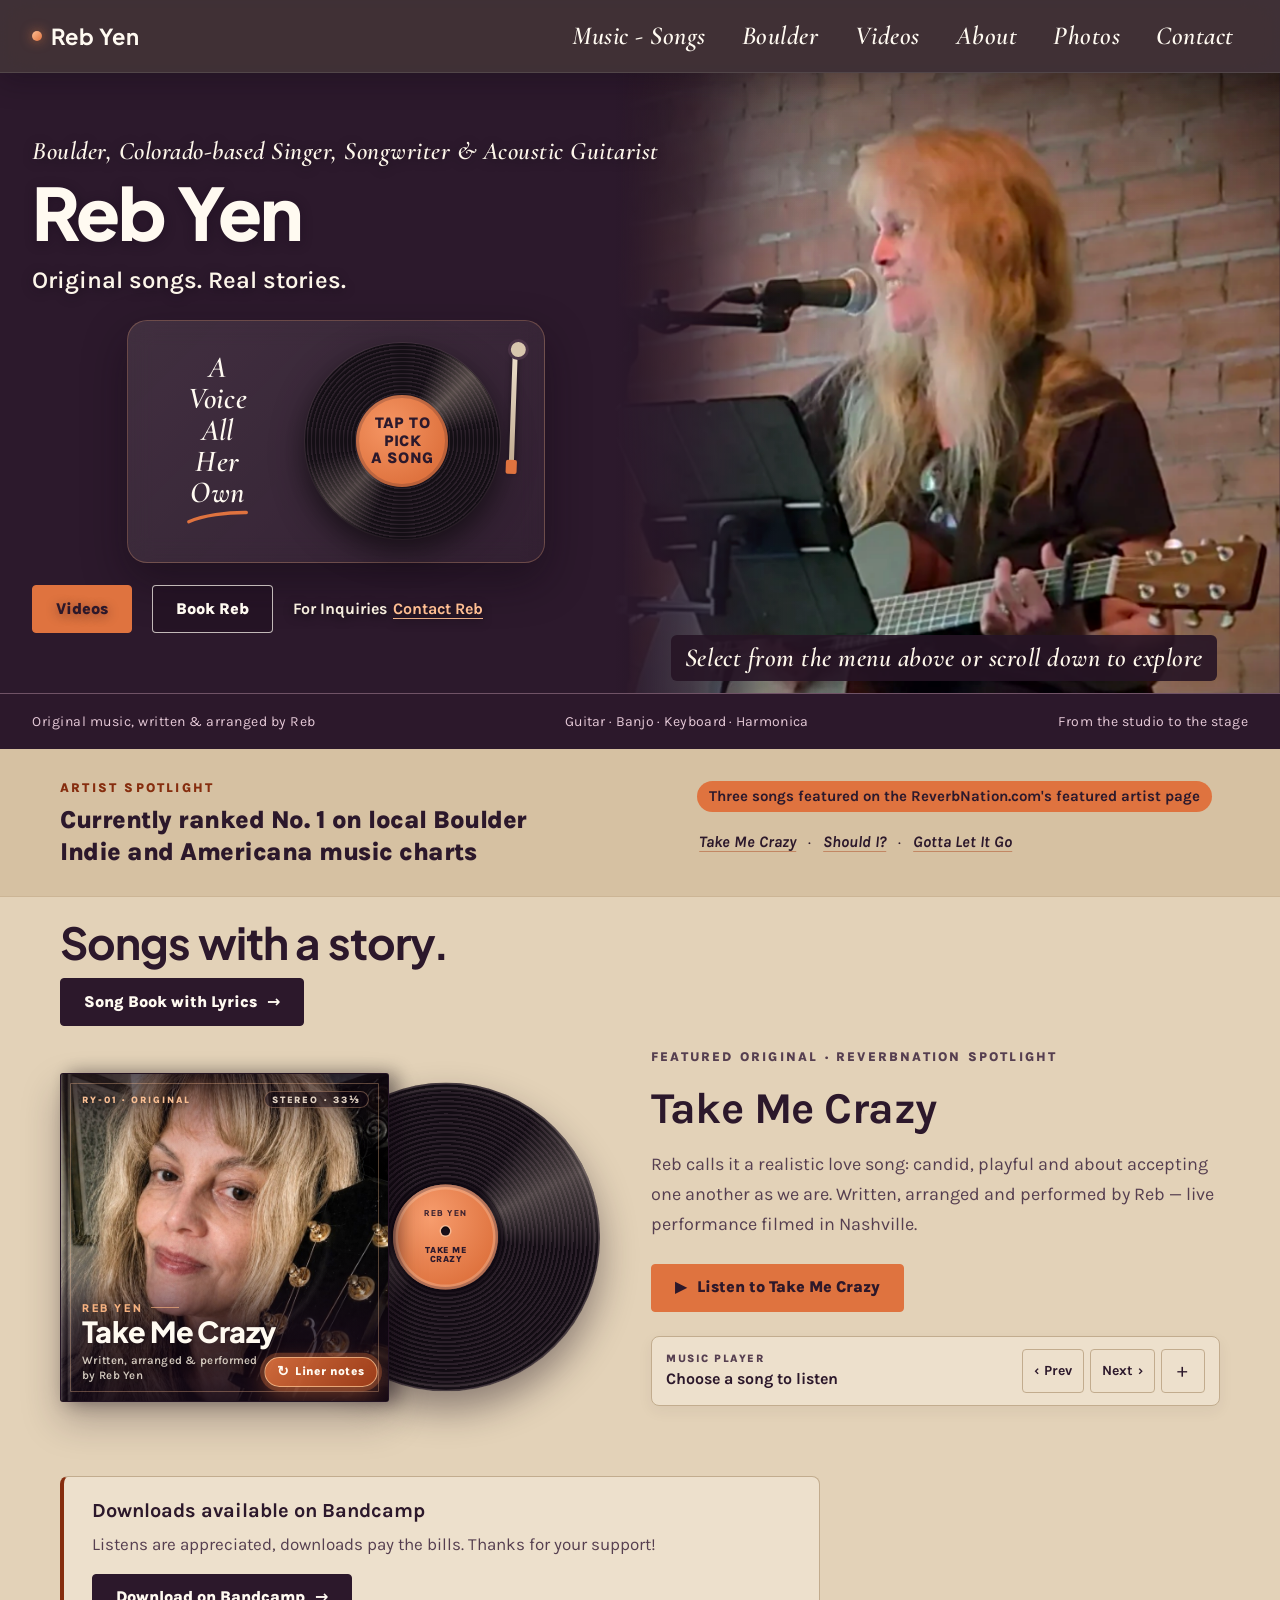
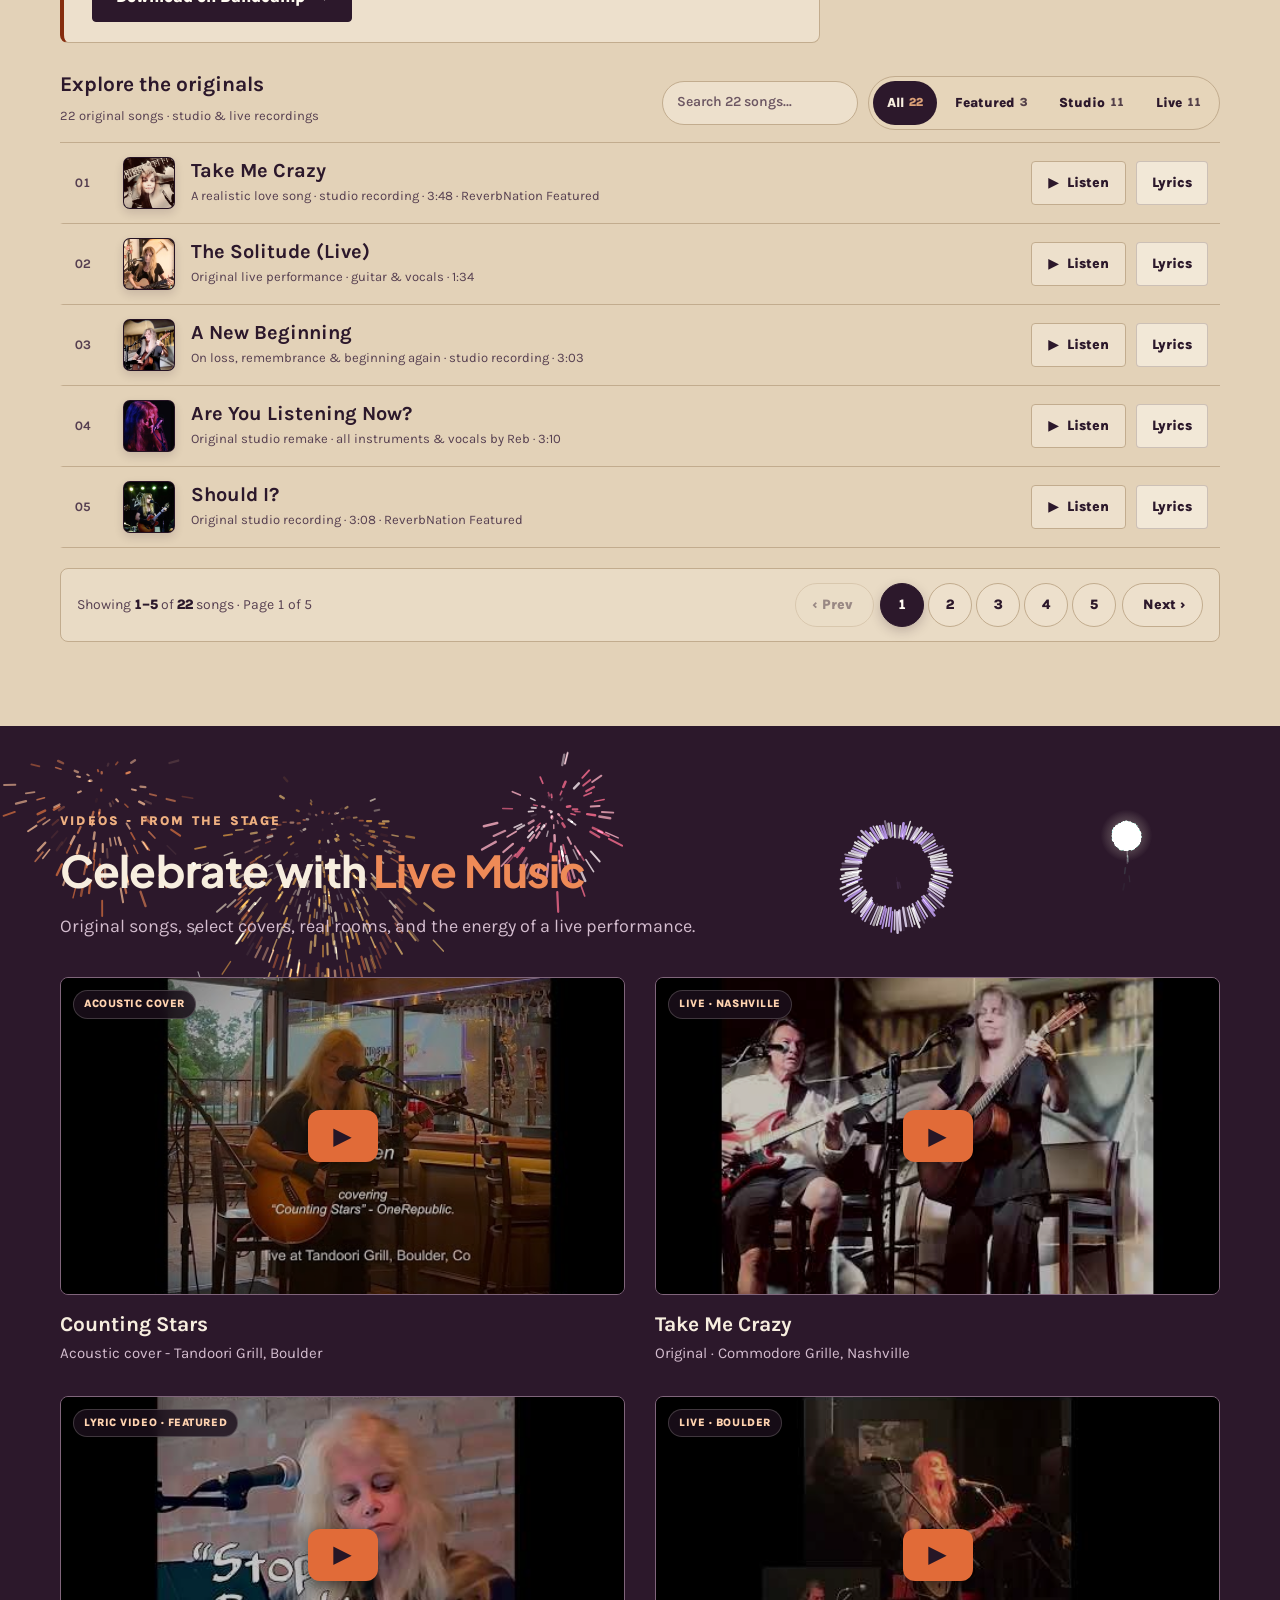
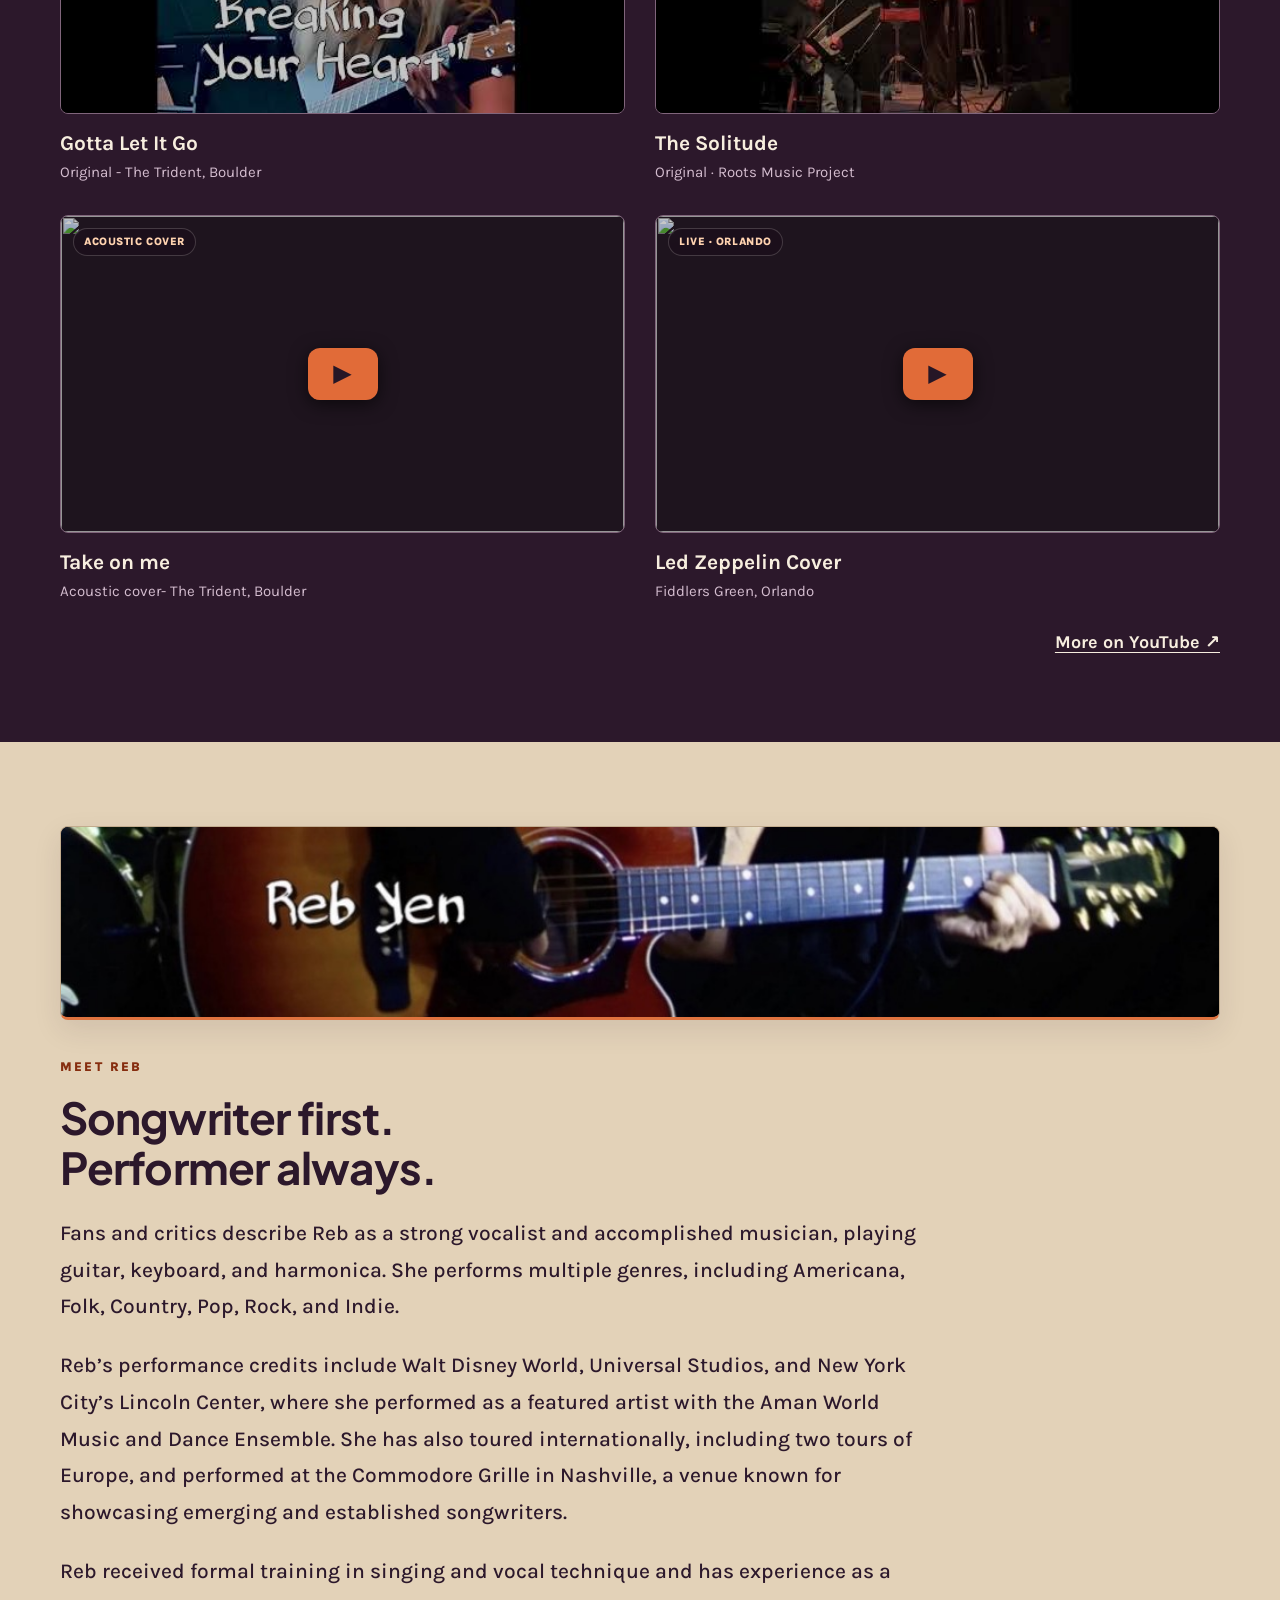
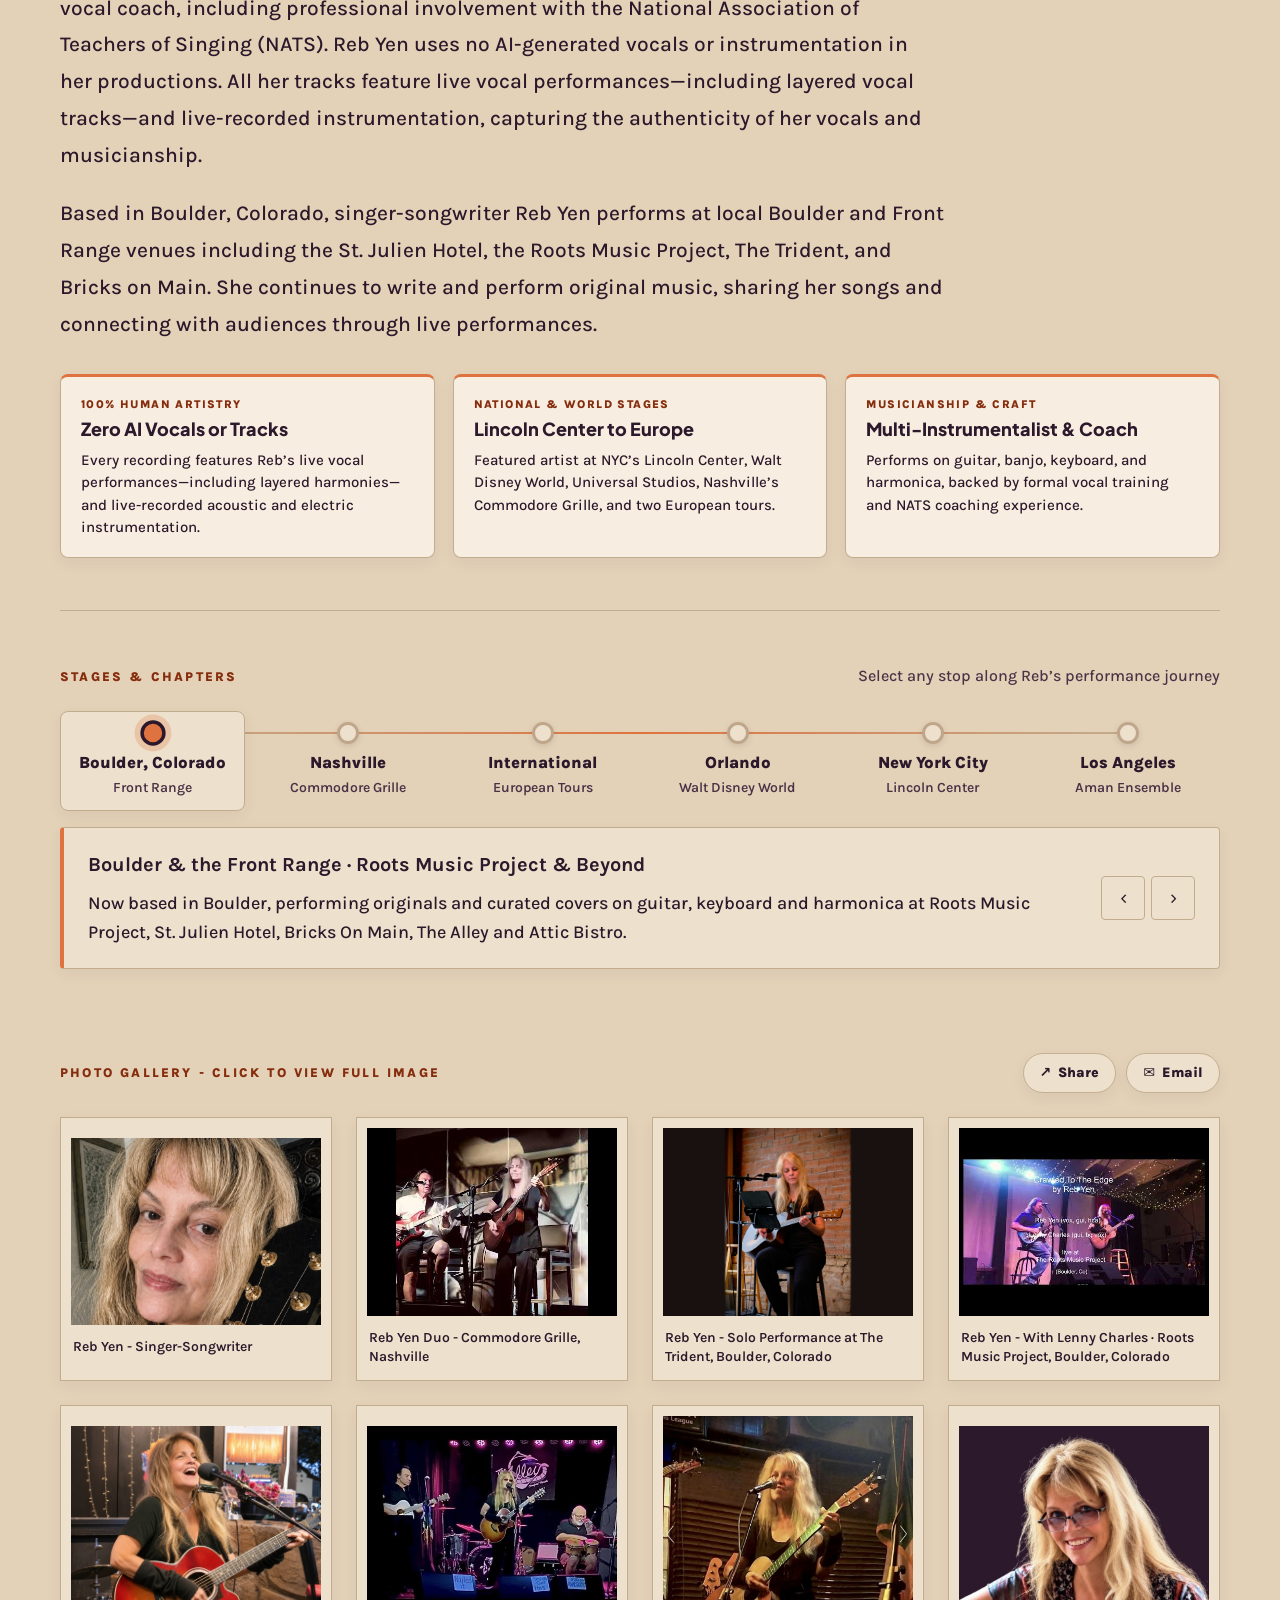
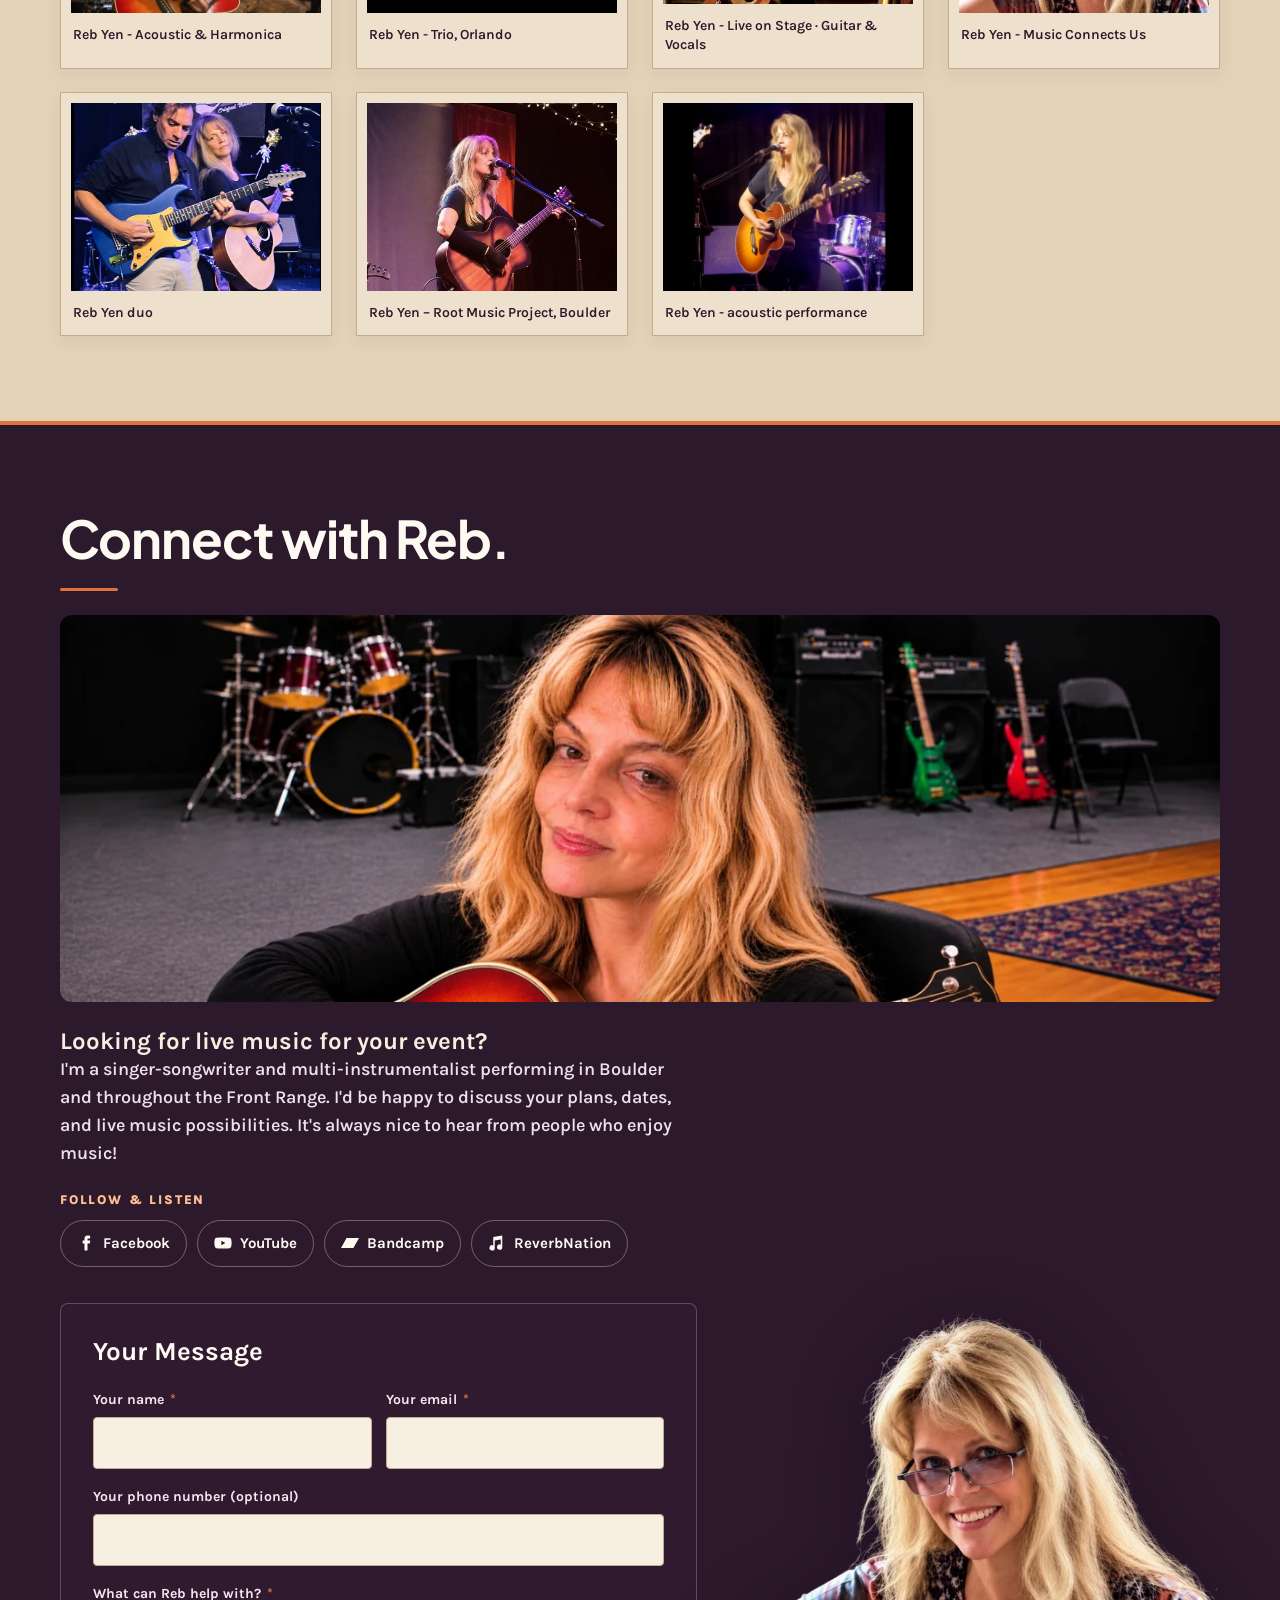
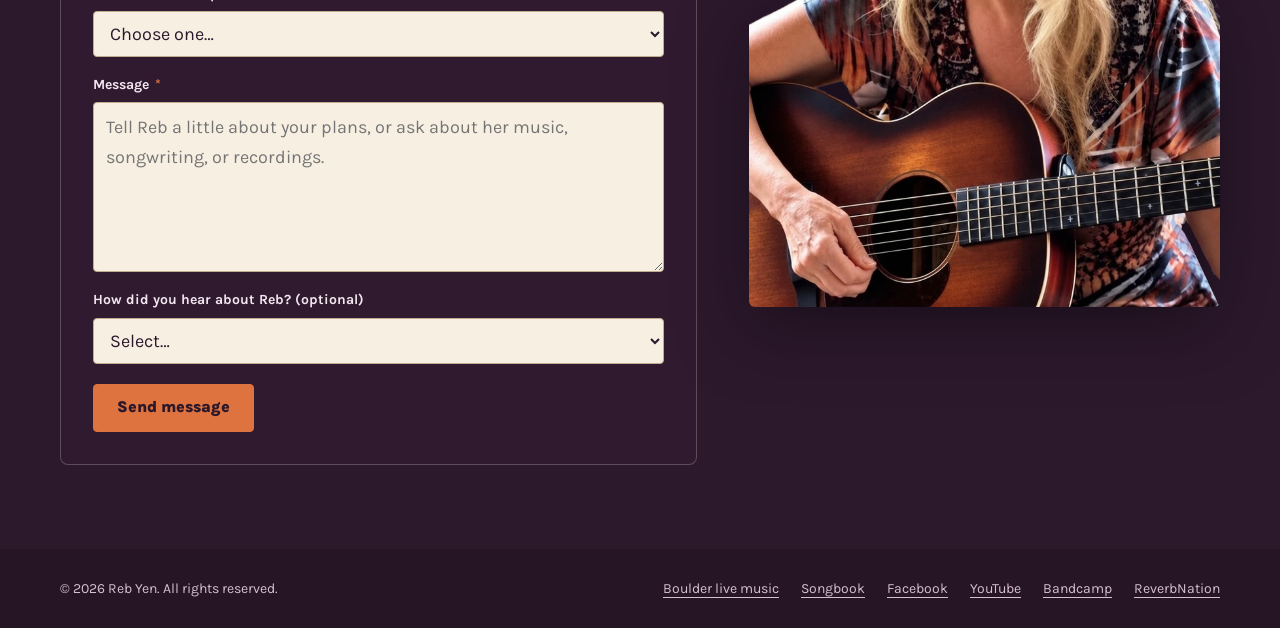
==== index.html @ 7aed7fd9 "Contact form: trim and reorder inquiry and referral dropdown options" ====
<!doctype html>
<html lang="en">
<head>
  <meta charset="utf-8">
  <meta name="viewport" content="width=device-width, initial-scale=1, viewport-fit=cover">
  <title>Reb Yen | Boulder Singer-Songwriter &amp; Live Music</title>
  <meta name="description" content="Discover Reb Yen, a Boulder singer-songwriter and live musician. Listen to original songs, watch live performances, and inquire about live music in Boulder.">
  <meta name="keywords" content="Singer-Songwriter Boulder, SingerSongwriter Boulder, Boulder Singer-Songwriter, Reb Yen, Rebekah Yen, Singer Songwriter Boulder CO, Boulder Colorado Singer-Songwriter, Boulder Americana Musician, Boulder Folk Singer-Songwriter, Live Music Boulder CO">
  <meta name="author" content="Reb Yen">
  <meta name="geo.region" content="US-CO">
  <meta name="geo.placename" content="Boulder, Colorado">
  <meta name="geo.position" content="40.0150;-105.2705">
  <meta name="ICBM" content="40.0150, -105.2705">
  <link rel="canonical" href="https://rebyen.com/">
  <script>
    if (location.hostname.endsWith('.github.io')) {
      location.replace('https://rebyen.com' + location.pathname.replace(/^\/reb-yen\/?/, '/') + location.search + location.hash);
    }
  </script>
  <script>
    // Reset only a reload, not a shared section link or Back/Forward visit.
    (() => {
      const navigation = performance.getEntriesByType?.('navigation')[0];
      window.rebYenReloadToTop = navigation
        ? navigation.type === 'reload'
        : performance.navigation?.type === 1;
      if (!window.rebYenReloadToTop) return;

      const previousRestoration = history.scrollRestoration;
      if ('scrollRestoration' in history) history.scrollRestoration = 'manual';
      if (location.hash) {
        history.replaceState(history.state, '', location.pathname + location.search);
      }
      let interrupted = false;
      const stopReset = () => { interrupted = true; };
      const inputEvents = ['pointerdown', 'touchstart', 'wheel', 'keydown'];
      inputEvents.forEach(type => window.addEventListener(type, stopReset, { passive: true }));
      const reset = () => {
        if (!interrupted) window.scrollTo({ top: 0, left: 0, behavior: 'instant' });
      };
      document.addEventListener('DOMContentLoaded', reset, { once: true });
      window.addEventListener('pageshow', event => {
        if (!event.persisted) reset();
        inputEvents.forEach(type => window.removeEventListener(type, stopReset));
        // Restore normal history navigation after this reload has settled.
        requestAnimationFrame(() => {
          if ('scrollRestoration' in history) history.scrollRestoration = previousRestoration;
        });
      }, { once: true });
    })();
  </script>
  <meta name="robots" content="index, follow, max-image-preview:large, max-snippet:-1, max-video-preview:-1">
  <meta name="theme-color" content="#352033">
  <link rel="icon" href="favicon.ico" sizes="any">
  <link rel="icon" href="favicon.svg" type="image/svg+xml">
  <link rel="icon" href="favicon-32.png" type="image/png" sizes="32x32">
  <link rel="apple-touch-icon" href="apple-touch-icon.png">
  <meta property="og:site_name" content="Reb Yen">
  <meta property="og:locale" content="en_US">
  <meta property="og:title" content="Reb Yen | Boulder Singer-Songwriter &amp; Live Music">
  <meta property="og:description" content="Discover Reb Yen, a Boulder singer-songwriter and live musician. Listen to original songs, watch live performances, and inquire about live music in Boulder.">
  <meta name="twitter:title" content="Reb Yen | Boulder Singer-Songwriter &amp; Live Music">
  <meta name="twitter:description" content="Discover Reb Yen, a Boulder singer-songwriter and live musician. Listen to original songs, watch live performances, and inquire about live music in Boulder.">
  <meta property="og:type" content="website">
  <meta property="og:url" content="https://rebyen.com/">
  <meta property="og:image" content="https://rebyen.com/images/og-share.jpg">
  <meta property="og:image:width" content="1200">
  <meta property="og:image:height" content="630">
  <meta property="og:image:alt" content="Reb Yen — Original songs. Real stories. A voice all her own.">
  <meta name="twitter:card" content="summary_large_image">
  <link rel="preconnect" href="https://fonts.googleapis.com">
  <link rel="preconnect" href="https://fonts.gstatic.com" crossorigin>
  <link rel="stylesheet" href="https://fonts.googleapis.com/css2?family=Cormorant+Garamond:ital,wght@1,500;1,600;1,700&family=Karla:wght@400;500;600;700;800&family=Plus+Jakarta+Sans:wght@600;700;800&display=swap">
  <link rel="stylesheet" href="styles.css?v=20261110bookreb">
  <script defer src="site.js?v=20261110fireworks"></script>
  <script type="application/ld+json">
  {
    "@context": "https://schema.org",
    "@graph": [
      {
        "@type": "WebSite",
        "@id": "https://rebyen.com/#website",
        "url": "https://rebyen.com/",
        "name": "Reb Yen — Singer-Songwriter in Boulder, Colorado",
        "alternateName": ["Reb Yen", "Boulder Singer-Songwriter Reb Yen", "Singer-Songwriter Boulder Reb Yen"],
        "description": "Official website of Reb Yen, a Boulder singer-songwriter, live musician, and multi-instrumentalist. Listen to original music, watch live performances, and inquire about bookings.",
        "inLanguage": "en-US",
        "publisher": { "@id": "https://rebyen.com/#artist" }
      },
      {
        "@type": ["Person", "MusicGroup"],
        "@id": "https://rebyen.com/#person",
        "name": "Reb Yen",
        "alternateName": [
          "Rebekah Yen",
          "Reb Yen — Singer-Songwriter Boulder",
          "Boulder Singer-Songwriter Reb Yen"
        ],
        "jobTitle": "Singer-Songwriter & Multi-Instrumentalist in Boulder, Colorado",
        "description": "Reb Yen is a Boulder, Colorado singer-songwriter and multi-instrumentalist ranked No. 1 on local Boulder Indie and Americana music charts. She writes, arranges, and performs original Americana, folk, indie, country, pop, and rock music on acoustic guitar, banjo, keyboard, and harmonica.",
        "url": "https://rebyen.com/",
        "image": [
          "https://rebyen.com/images/hero-guitar.jpg",
          "https://rebyen.com/images/featured-reb-guitar.jpg",
          "https://rebyen.com/images/reb-harmonica-sunburst.jpg",
          "https://rebyen.com/images/reb-acoustic-brick.jpg",
          "https://rebyen.com/images/reb-music-connects-us.jpg"
        ],
        "genre": ["Singer-Songwriter", "Americana", "Folk", "Indie", "Country", "Pop", "Rock"],
        "award": [
          "Ranked No. 1 on local Boulder Indie and Americana music charts",
          "Three original songs featured on ReverbNation.com's featured artist page (Take Me Crazy, Should I?, Gotta Let It Go)"
        ],
        "hasOccupation": {
          "@type": "Occupation",
          "name": "Singer-Songwriter",
          "occupationLocation": {
            "@type": "City",
            "name": "Boulder",
            "containedInPlace": {
              "@type": "State",
              "name": "Colorado"
            }
          }
        },
        "homeLocation": {
          "@type": "City",
          "name": "Boulder, Colorado",
          "geo": {
            "@type": "GeoCoordinates",
            "latitude": 40.0150,
            "longitude": -105.2705
          }
        },
        "workLocation": {
          "@type": "Place",
          "name": "Boulder, Colorado",
          "address": {
            "@type": "PostalAddress",
            "addressLocality": "Boulder",
            "addressRegion": "CO",
            "postalCode": "80302",
            "addressCountry": "US"
          },
          "geo": {
            "@type": "GeoCoordinates",
            "latitude": 40.0150,
            "longitude": -105.2705
          }
        },
        "areaServed": [
          { "@type": "City", "name": "Boulder, Colorado" },
          { "@type": "AdministrativeArea", "name": "Boulder County, Colorado" },
          { "@type": "AdministrativeArea", "name": "Colorado Front Range" }
        ],
        "knowsAbout": [
          "Singer-Songwriter Boulder",
          "Boulder Singer-Songwriter",
          "Songwriting",
          "Acoustic Guitar",
          "Banjo",
          "Keyboard",
          "Harmonica",
          "Americana Music",
          "Folk Music",
          "Indie Music",
          "Live Music Performance in Boulder, Colorado"
        ],
        "sameAs": [
          "https://rebyen.com/",
          "https://www.facebook.com/share/1Efd3oWoXQ/",
          "https://www.youtube.com/@RebYenMusic",
          "https://rebyen.bandcamp.com/music"
        ]
      },
      {
        "@type": ["MusicGroup", "PerformingGroup"],
        "@id": "https://rebyen.com/#artist",
        "name": "Reb Yen",
        "alternateName": ["Rebekah Yen", "Reb Yen — Boulder Singer-Songwriter"],
        "url": "https://rebyen.com/",
        "image": "https://rebyen.com/images/hero-guitar.jpg",
        "description": "Boulder, Colorado singer-songwriter and multi-instrumentalist Reb Yen writes, arranges, and performs original Americana, folk, indie, country, pop, and rock music across Boulder and the Colorado Front Range.",
        "genre": ["Singer-Songwriter", "Americana", "Folk", "Indie", "Country", "Pop", "Rock"],
        "location": {
          "@type": "Place",
          "name": "Boulder, Colorado",
          "address": {
            "@type": "PostalAddress",
            "addressLocality": "Boulder",
            "addressRegion": "CO",
            "postalCode": "80302",
            "addressCountry": "US"
          },
          "geo": {
            "@type": "GeoCoordinates",
            "latitude": 40.0150,
            "longitude": -105.2705
          }
        },
        "member": { "@id": "https://rebyen.com/#person" },
        "mainEntityOfPage": "https://rebyen.com/",
        "track": [
          { "@type": "MusicRecording", "name": "Take Me Crazy", "url": "https://rebyen.com/#music", "byArtist": { "@id": "https://rebyen.com/#artist" } },
          { "@type": "MusicRecording", "name": "The Solitude (Live)", "url": "https://rebyen.com/#music", "byArtist": { "@id": "https://rebyen.com/#artist" } },
          { "@type": "MusicRecording", "name": "A New Beginning", "url": "https://rebyen.com/#music", "byArtist": { "@id": "https://rebyen.com/#artist" } },
          { "@type": "MusicRecording", "name": "Are You Listening Now?", "url": "https://rebyen.com/#music", "byArtist": { "@id": "https://rebyen.com/#artist" } },
          { "@type": "MusicRecording", "name": "Should I?", "url": "https://rebyen.com/#music", "byArtist": { "@id": "https://rebyen.com/#artist" } },
          { "@type": "MusicRecording", "name": "Missing Clues (Live)", "url": "https://rebyen.com/#music", "byArtist": { "@id": "https://rebyen.com/#artist" } },
          { "@type": "MusicRecording", "name": "Gotta Let It Go", "url": "https://rebyen.com/#music", "byArtist": { "@id": "https://rebyen.com/#artist" } },
          { "@type": "MusicRecording", "name": "Birds Of Prey (Live)", "url": "https://rebyen.com/#music", "byArtist": { "@id": "https://rebyen.com/#artist" } },
          { "@type": "MusicRecording", "name": "Take A Stand (Live)", "url": "https://rebyen.com/#music", "byArtist": { "@id": "https://rebyen.com/#artist" } },
          { "@type": "MusicRecording", "name": "I Can Feel U", "url": "https://rebyen.com/#music", "byArtist": { "@id": "https://rebyen.com/#artist" } },
          { "@type": "MusicRecording", "name": "In Cyber Love (Live)", "url": "https://rebyen.com/#music", "byArtist": { "@id": "https://rebyen.com/#artist" } },
          { "@type": "MusicRecording", "name": "Out Of Body", "url": "https://rebyen.com/#music", "byArtist": { "@id": "https://rebyen.com/#artist" } },
          { "@type": "MusicRecording", "name": "Time Machine (Live)", "url": "https://rebyen.com/#music", "byArtist": { "@id": "https://rebyen.com/#artist" } },
          { "@type": "MusicRecording", "name": "The Storm (Live)", "url": "https://rebyen.com/#music", "byArtist": { "@id": "https://rebyen.com/#artist" } },
          { "@type": "MusicRecording", "name": "For You To Know (Live)", "url": "https://rebyen.com/#music", "byArtist": { "@id": "https://rebyen.com/#artist" } },
          { "@type": "MusicRecording", "name": "Crawled To The Edge (1st Draft)", "url": "https://rebyen.com/#music", "byArtist": { "@id": "https://rebyen.com/#artist" } },
          { "@type": "MusicRecording", "name": "RSVP (Live)", "url": "https://rebyen.com/#music", "byArtist": { "@id": "https://rebyen.com/#artist" } },
          { "@type": "MusicRecording", "name": "Shut In World", "url": "https://rebyen.com/#music", "byArtist": { "@id": "https://rebyen.com/#artist" } },
          { "@type": "MusicRecording", "name": "Birds Of Prey (Solo Version)", "url": "https://rebyen.com/#music", "byArtist": { "@id": "https://rebyen.com/#artist" } },
          { "@type": "MusicRecording", "name": "Dancing With My Cell (Live)", "url": "https://rebyen.com/#music", "byArtist": { "@id": "https://rebyen.com/#artist" } },
          { "@type": "MusicRecording", "name": "The Solitude (Full Version)", "url": "https://rebyen.com/#music", "byArtist": { "@id": "https://rebyen.com/#artist" } },
          { "@type": "MusicRecording", "name": "Are You Listening? (Live)", "url": "https://rebyen.com/#music", "byArtist": { "@id": "https://rebyen.com/#artist" } }
        ],
        "sameAs": [
          "https://rebyen.com/",
          "https://www.facebook.com/share/1Efd3oWoXQ/",
          "https://www.youtube.com/@RebYenMusic",
          "https://rebyen.bandcamp.com/music"
        ]
      }
    ]
  }
  </script>
</head>
<body>
  <a class="skip-link" href="#main">Skip to content</a>

  <header class="site-header">
    <div class="container header-inner">
      <a class="logo" href="#home" aria-label="Reb Yen home">Reb Yen</a>
      <button class="menu-toggle" type="button" aria-expanded="false" aria-controls="main-nav">
        Menu <span aria-hidden="true">☰</span>
      </button>
      <nav class="site-nav" id="main-nav" aria-label="Main navigation">
        <a href="#music">Music - Songs</a>
        <a href="boulder-live-music.html" title="Boulder live musician &amp; singer-songwriter">Boulder</a>
        <a href="#videos">Videos</a>
        <a href="#about">About</a>
        <a href="#gallery">Photos</a>
        <a href="#contact">Contact</a>
      </nav>
    </div>
    <div class="scroll-progress" id="scroll-progress" aria-hidden="true"></div>
  </header>

  <main id="main">
    <section class="hero" id="home" aria-labelledby="hero-title">
      <picture><source type="image/webp" srcset="images/hero-guitar-640.webp 640w, images/hero-guitar-688.webp 688w" sizes="(max-width: 700px) 100vw, 688px"><img class="hero-photo" src="images/hero-guitar.jpg?v=20261102ao" srcset="images/hero-guitar-640.jpg 640w, images/hero-guitar.jpg?v=20261102ao 688w" sizes="(max-width: 700px) 100vw, 688px" alt="Boulder singer-songwriter Reb Yen singing and playing acoustic guitar live on stage" width="688" height="996" fetchpriority="high"></picture>
      <div class="container">
        <div class="hero-content">
          <p class="location">Boulder, Colorado-based Singer, Songwriter &amp; Acoustic Guitarist</p>
          <h1 id="hero-title">Reb Yen</h1>
          <p class="tagline">Original songs. Real stories.</p>
          <div class="hero-record" id="hero-turntable">
            <div class="hero-record-ctl">
              <p class="record-step" id="record-now-label" hidden>
                <span class="eq-bars eq-bars-now" aria-hidden="true"><i></i><i></i><i></i><i></i></span>
                <span id="record-now-label-text">Selected song</span>
              </p>
              <div class="record-title-row">
                <p class="record-now is-idle" id="record-now-title"><span>A</span><span>Voice</span><span>All</span><span>Her</span><span>Own</span></p>
              </div>
              <div class="record-actions">
                <button type="button" class="button light record-stop-btn" id="record-stop-btn" aria-label="Stop music" hidden>
                  <span aria-hidden="true">■</span> Stop
                </button>
              </div>
              <p class="record-cta" id="record-cta" role="status" aria-live="polite" hidden><span id="record-cta-text"></span></p>
            </div>
            <div class="turntable">
              <button type="button" class="spin-record" id="hero-record" aria-label="Tap to pick a song" aria-haspopup="dialog" aria-controls="song-picker">
                <span class="disc" aria-hidden="true">
                  <span class="label">
                    <span class="label-title" id="record-label-title">Tap to pick a song</span>
                  </span>
                </span>
              </button>
              <span class="arm" aria-hidden="true"></span>
            </div>
          </div>
          <div class="hero-secondary">
            <a href="#videos" class="button primary">Videos</a>
            <a href="#contact-form" class="button hero-book-btn">Book Reb</a>
            <span class="hero-contact-prompt">For Inquiries <a href="#contact" class="hero-contact-link">Contact Reb</a></span>
          </div>
        </div>
      </div>
      <div class="hero-explore">
        <p>Select from the menu above or scroll down to explore</p>
      </div>
    </section>

    <div class="hero-bottom">
      <div class="container">
        <span>Original music, written &amp; arranged by Reb</span>
        <span class="hero-instruments">Guitar · Banjo · Keyboard · Harmonica</span>
        <span>From the studio to the stage</span>
      </div>
    </div>

    <section class="recognition" aria-labelledby="recognition-title">
      <div class="container recognition-inner">
        <div class="recognition-heading">
          <p class="eyebrow">Artist spotlight</p>
          <h2 id="recognition-title">Currently ranked No. 1 on local Boulder Indie and Americana music charts</h2>
        </div>
        <div class="recognition-copy">
          <p class="badge-line">
            <span class="badge-pills">
              <strong>Three songs featured on the ReverbNation.com's featured artist page</strong>
            </span><br>
            <span class="recognition-songs">
              <a href="#music" class="recognition-song-link" data-track="33863436" data-title="Take Me Crazy">Take Me Crazy</a>
              <span aria-hidden="true">·</span>
              <a href="#music" class="recognition-song-link" data-track="33355990" data-title="Should I?">Should I?</a>
              <span aria-hidden="true">·</span>
              <a href="#music" class="recognition-song-link" data-track="33993499" data-title="Gotta Let It Go">Gotta Let It Go</a>
            </span>
          </p>
        </div>
      </div>
    </section>

    <section class="section music" id="music" aria-labelledby="music-title">
      <div class="container">
        <div class="section-head">
          <div>
            <h2 id="music-title">Songs with a story.</h2>
          </div>
          <div class="actions">
            <a href="songbook.html" class="button music-songbook-cta">Song Book with Lyrics <span aria-hidden="true">→</span></a>
          </div>
        </div>

        <div class="featured">
          <div class="feature-album-col">
            <div class="feature-sleeve-wrap" id="feature-sleeve">
              <div class="sleeve-vinyl" aria-hidden="true">
                <div class="sleeve-vinyl-label">
                  <span class="sleeve-label-artist">REB YEN</span>
                  <span class="sleeve-spindle" aria-hidden="true"></span>
                  <span class="sleeve-label-song" id="sleeve-vinyl-label">TAKE ME<br>CRAZY</span>
                </div>
              </div>
              <figure class="feature-art lp-jacket" data-tilt>
                <button type="button" class="lp-play-surface" id="lp-play-surface" aria-label="Play featured song: Take Me Crazy"></button>
                <div class="lp-photo-frame">
                  <img id="featured-img" src="images/featured-reb-guitar.jpg" alt="Singer-songwriter Reb Yen with her acoustic guitar" width="760" height="931" loading="lazy" style="--lp-pos: 50% 24%; --lp-scale: 1; --lp-origin: center center">
                </div>
                <figcaption class="lp-cover-overlay">
                  <span class="lp-cover-top">
                    <span class="lp-cat-no" id="featured-cat-no">RY-01 · ORIGINAL</span>
                    <span class="lp-rpm">STEREO · 33⅓</span>
                  </span>
                  <span class="lp-cover-bottom">
                    <span class="lp-artist-kicker">REB YEN</span>
                    <strong class="lp-cover-title" id="featured-cover-title">Take Me Crazy</strong>
                    <span class="lp-cover-credit" id="featured-caption">Written, arranged &amp; performed by Reb Yen</span>
                  </span>
                  <button type="button" class="lp-corner-flip" id="lp-corner-flip" aria-label="Flip album cover for liner notes" title="Flip cover to read Reb’s liner notes">
                    <span class="lp-corner-flip-icon" aria-hidden="true">↻</span>
                    <span>Liner notes</span>
                  </button>
                </figcaption>
                <div class="lp-back-cover" id="lp-back-cover" aria-hidden="true" inert>
                  <div class="lp-back-top">
                    <span id="lp-back-cat">RY-01 · ORIGINAL</span>
                    <div class="lp-zoom-controls" role="group" aria-label="Liner notes and songbook zoom controls">
                      <button type="button" class="lp-zoom-btn" id="lp-zoom-out" title="Decrease text size" aria-label="Decrease liner notes text size">A−</button>
                      <button type="button" class="lp-zoom-btn" id="lp-zoom-in" title="Increase text size" aria-label="Increase liner notes text size">A+</button>
                      <button type="button" class="lp-zoom-btn lp-zoom-expand" id="lp-zoom-expand" aria-pressed="false" title="Expand back cover for easier reading">🔍 Zoom</button>
                    </div>
                  </div>
                  <div class="lp-back-tabs" role="tablist" aria-label="Back cover view">
                    <button type="button" role="tab" class="lp-back-tab is-active" id="lp-tab-notes" aria-selected="true" aria-controls="lp-panel-notes">Liner Notes</button>
                    <button type="button" role="tab" class="lp-back-tab" id="lp-tab-songbook" tabindex="-1" aria-selected="false" aria-controls="lp-panel-songbook">Songbook &amp; Lyrics</button>
                  </div>
                  <div class="lp-back-body" id="lp-back-body">
                    <div class="lp-back-panel" id="lp-panel-notes" role="tabpanel" aria-labelledby="lp-tab-notes">
                      <span class="lp-back-kicker">SLEEVE LINER NOTES · BOULDER, COLORADO</span>
                      <strong class="lp-back-title" id="lp-back-title">Take Me Crazy</strong>
                      <p class="lp-back-desc" id="lp-back-desc">Reb calls it a realistic love song: candid, playful and about accepting one another as we are. Written, arranged and performed by Reb — guitar, vocals, banjo, keyboard and cajon.</p>
                      <div class="lp-human-stamp">
                        <span>★ 100% HUMAN ARTISTRY · ZERO AI</span>
                        <small>All vocals &amp; acoustic/electric instruments performed live by Reb Yen</small>
                      </div>
                    </div>
                    <div class="lp-back-panel lp-songbook-panel" id="lp-panel-songbook" role="tabpanel" aria-labelledby="lp-tab-songbook" hidden>
                      <div class="lp-songbook-content" id="lp-songbook-content">
                        <p class="lp-songbook-loading">Loading songbook lyrics…</p>
                      </div>
                    </div>
                  </div>
                  <div class="lp-back-foot">
                    <div class="lp-back-foot-links">
                      <a id="lp-back-lyrics" href="songbook.html#song-1" class="lp-back-link">Open Songbook →</a>
                      <button type="button" class="lp-fullscreen-btn" id="lp-open-modal" title="Open full-screen Songbook reader without stopping music">⤢ Full Screen</button>
                    </div>
                    <button type="button" class="lp-back-return-btn" id="lp-back-return-btn">↻ Front cover</button>
                  </div>
                </div>
              </figure>
            </div>
          </div>
          <div class="featured-copy">
            <p class="eyebrow" id="featured-eyebrow">Featured original · ReverbNation Spotlight</p>
            <h3 id="featured-heading">Take Me Crazy</h3>
            <p id="featured-desc">Reb calls it a realistic love song: candid, playful and about accepting one another as we are. Written, arranged and performed by Reb — live performance filmed in Nashville.</p>
            <div class="actions">
              <a id="featured-listen-btn" href="#music" class="button primary" data-track="33863436" data-title="Take Me Crazy"><span aria-hidden="true">▶</span> <span id="featured-listen-label">Listen to Take Me Crazy</span></a>
            </div>
            <div class="player-slot">
              <aside id="music-player" class="player" tabindex="-1" aria-label="Reb Yen music player">
                <div class="player-bar">
                  <div class="player-label">
                    <small id="player-eyebrow">Music player</small>
                    <strong id="player-title">Choose a song to listen</strong>
                  </div>
                  <div class="player-buttons">
                    <button type="button" class="player-nav-btn" id="player-prev" aria-label="Prev song"><span aria-hidden="true">‹</span><span class="player-nav-text">Prev</span></button>
                    <button type="button" class="player-nav-btn" id="player-next" aria-label="Next song"><span class="player-nav-text">Next</span><span aria-hidden="true">›</span></button>
                    <button type="button" class="icon-button" id="player-minimize" aria-controls="player-body" aria-expanded="false" aria-label="Load featured song in player">+</button>
                    <button type="button" class="icon-button" id="player-stop" aria-label="Stop music and close player" hidden>×</button>
                  </div>
                </div>
                <div class="player-body" id="player-body" hidden>
                  <p class="player-cue" id="player-cue"><span class="cue-arrow" aria-hidden="true">↓</span> Tap ▶ in the player to start the music</p>
                  <div class="frame-wrap">
                    <iframe id="reverbnation-player" title="Take Me Crazy by Reb Yen — ReverbNation audio player" data-track="33863436" scrolling="no" allow="autoplay; encrypted-media" src="about:blank"></iframe>
                  </div>
                  <p class="player-help">
                    <span>Record animation is decorative, not a playback indicator.</span>
                    <a class="player-return" id="player-return" href="#music">Back to music</a>
                  </p>
                </div>
              </aside>
            </div>
          </div>
        </div>

        <p class="sr-only" id="player-status" role="status" aria-live="polite"></p>

        <div class="music-support">
          <p class="music-support-title">Downloads available on Bandcamp</p>
          <p class="music-support-note">Listens are appreciated, downloads pay the bills. Thanks for your support!</p>
          <a class="button music-download-cta" href="https://rebyen.bandcamp.com">Download on Bandcamp <span aria-hidden="true">→</span></a>
        </div>

        <div class="catalog-head" id="explore-originals">
          <div>
            <h3>Explore the originals</h3>
            <span class="catalog-note">22 original songs · studio &amp; live recordings</span>
          </div>
          <div class="catalog-controls">
            <div class="catalog-search-wrap">
              <input type="search" id="catalog-search" class="catalog-search" placeholder="Search 22 songs…" aria-label="Search original songs" autocomplete="off">
            </div>
            <div class="catalog-filters" role="group" aria-label="Filter original songs">
              <button type="button" class="filter-pill is-active" data-filter="all" aria-pressed="true">All <span>22</span></button>
              <button type="button" class="filter-pill" data-filter="featured" aria-pressed="false">Featured <span>3</span></button>
              <button type="button" class="filter-pill" data-filter="studio" aria-pressed="false">Studio <span>11</span></button>
              <button type="button" class="filter-pill" data-filter="live" aria-pressed="false">Live <span>11</span></button>
            </div>
          </div>
        </div>


        <div class="song-list" id="catalog-song-list">
          <article class="song-row" data-song="33863436" data-tags="featured studio">
            <span class="song-index" aria-hidden="true">01</span>
            <img class="song-row-thumb" src="images/songs/rn-35118509.jpg" alt="" width="48" height="48" decoding="async" style="object-position: 50% 42%">
            <div class="song-info">
              <h3>Take Me Crazy</h3>
              <p>A realistic love song · studio recording · 3:48 · ReverbNation Featured</p>
            </div>
            <div class="song-actions">
              <a class="listen-link" href="#music" data-track="33863436" data-title="Take Me Crazy" aria-label="Listen to Take Me Crazy"><span aria-hidden="true">▶</span> Listen</a>
              <a href="songbook.html#song-1" class="lyrics-link">Lyrics</a>
            </div>
          </article>

          <article class="song-row" data-song="32896520" data-tags="live">
            <span class="song-index" aria-hidden="true">02</span>
            <img class="song-row-thumb" src="images/songs/rn-35623740.jpg" alt="" width="48" height="48" decoding="async" style="object-position: 50% 36%">
            <div class="song-info">
              <h3>The Solitude (Live)</h3>
              <p>Original live performance · guitar &amp; vocals · 1:34</p>
            </div>
            <div class="song-actions">
              <a class="listen-link" href="#music" data-track="32896520" data-title="The Solitude (Live)" aria-label="Listen to The Solitude (Live)"><span aria-hidden="true">▶</span> Listen</a>
              <a href="songbook.html#song-4" class="lyrics-link">Lyrics</a>
            </div>
          </article>

          <article class="song-row" data-song="33992872" data-tags="studio">
            <span class="song-index" aria-hidden="true">03</span>
            <img class="song-row-thumb" src="images/songs/rn-35284339.jpg" alt="" width="48" height="48" decoding="async" style="object-position: 50% 34%">
            <div class="song-info">
              <h3>A New Beginning</h3>
              <p>On loss, remembrance &amp; beginning again · studio recording · 3:03</p>
            </div>
            <div class="song-actions">
              <a class="listen-link" href="#music" data-track="33992872" data-title="A New Beginning" aria-label="Listen to A New Beginning"><span aria-hidden="true">▶</span> Listen</a>
              <a href="songbook.html#song-5" class="lyrics-link">Lyrics</a>
            </div>
          </article>

          <article class="song-row" data-song="33391779" data-tags="studio">
            <span class="song-index" aria-hidden="true">04</span>
            <img class="song-row-thumb" src="images/songs/rn-34023239.jpg" alt="" width="48" height="48" decoding="async" style="object-position: 50% 35%">
            <div class="song-info">
              <h3>Are You Listening Now?</h3>
              <p>Original studio remake · all instruments &amp; vocals by Reb · 3:10</p>
            </div>
            <div class="song-actions">
              <a class="listen-link" href="#music" data-track="33391779" data-title="Are You Listening Now?" aria-label="Listen to Are You Listening Now?"><span aria-hidden="true">▶</span> Listen</a>
              <a href="songbook.html#song-6" class="lyrics-link">Lyrics</a>
            </div>
          </article>

          <article class="song-row" data-song="33355990" data-tags="featured studio">
            <span class="song-index" aria-hidden="true">05</span>
            <img class="song-row-thumb" src="images/songs/rn-35163458.jpg" alt="" width="48" height="48" decoding="async" style="object-position: 50% 36%">
            <div class="song-info">
              <h3>Should I?</h3>
              <p>Original studio recording · 3:08 · ReverbNation Featured</p>
            </div>
            <div class="song-actions">
              <a class="listen-link" href="#music" data-track="33355990" data-title="Should I?" aria-label="Listen to Should I?"><span aria-hidden="true">▶</span> Listen</a>
              <a href="songbook.html#song-2" class="lyrics-link">Lyrics</a>
            </div>
          </article>

          <article class="song-row" data-song="32930467" data-tags="live" hidden>
            <span class="song-index" aria-hidden="true">06</span>
            <img class="song-row-thumb" src="images/songs/rn-34053201.jpg" alt="" width="48" height="48" decoding="async" style="object-position: 50% 42%">
            <div class="song-info">
              <h3>Missing Clues (Live)</h3>
              <p>Original live duet · acoustic guitar, harmonica &amp; vocals · 1:24</p>
            </div>
            <div class="song-actions">
              <a class="listen-link" href="#music" data-track="32930467" data-title="Missing Clues (Live)" aria-label="Listen to Missing Clues (Live)"><span aria-hidden="true">▶</span> Listen</a>
              <a href="songbook.html#song-10" class="lyrics-link">Lyrics</a>
            </div>
          </article>

          <article class="song-row" data-song="33993499" data-tags="featured studio" hidden>
            <span class="song-index" aria-hidden="true">07</span>
            <img class="song-row-thumb" src="images/songs/rn-35109995.jpg" alt="" width="48" height="48" decoding="async" style="object-position: 50% 38%">
            <div class="song-info">
              <h3>Gotta Let It Go</h3>
              <p>About knowing when to let go · studio recording · 3:35 · ReverbNation Featured</p>
            </div>
            <div class="song-actions">
              <a class="listen-link" href="#music" data-track="33993499" data-title="Gotta Let It Go" aria-label="Listen to Gotta Let It Go"><span aria-hidden="true">▶</span> Listen</a>
              <a href="songbook.html#song-3" class="lyrics-link">Lyrics</a>
            </div>
          </article>

          <article class="song-row" data-song="33866102" data-tags="live" hidden>
            <span class="song-index" aria-hidden="true">08</span>
            <img class="song-row-thumb" src="images/songs/rn-34053201.jpg" alt="" width="48" height="48" decoding="async" style="object-position: 50% 42%">
            <div class="song-info">
              <h3>Birds Of Prey (Live)</h3>
              <p>Original live recording · guitar &amp; vocals · 2:37</p>
            </div>
            <div class="song-actions">
              <a class="listen-link" href="#music" data-track="33866102" data-title="Birds Of Prey (Live)" aria-label="Listen to Birds Of Prey (Live)"><span aria-hidden="true">▶</span> Listen</a>
              <a href="songbook.html#song-7" class="lyrics-link">Lyrics</a>
            </div>
          </article>

          <article class="song-row" data-song="32896774" data-tags="live" hidden>
            <span class="song-index" aria-hidden="true">09</span>
            <img class="song-row-thumb" src="images/songs/rn-35163458.jpg" alt="" width="48" height="48" decoding="async" style="object-position: 50% 36%">
            <div class="song-info">
              <h3>Take A Stand (Live)</h3>
              <p>Original live recording · conviction &amp; acoustic rhythm · 3:06</p>
            </div>
            <div class="song-actions">
              <a class="listen-link" href="#music" data-track="32896774" data-title="Take A Stand (Live)" aria-label="Listen to Take A Stand (Live)"><span aria-hidden="true">▶</span> Listen</a>
              <a href="songbook.html#song-8" class="lyrics-link">Lyrics</a>
            </div>
          </article>

          <article class="song-row" data-song="32929366" data-tags="studio" hidden>
            <span class="song-index" aria-hidden="true">10</span>
            <img class="song-row-thumb" src="images/songs/rn-portrait.jpg" alt="" width="48" height="48" decoding="async" style="object-position: 50% 32%">
            <div class="song-info">
              <h3>I Can Feel U</h3>
              <p>Original studio recording · guitar &amp; vocals · 2:56</p>
            </div>
            <div class="song-actions">
              <a class="listen-link" href="#music" data-track="32929366" data-title="I Can Feel U" aria-label="Listen to I Can Feel U"><span aria-hidden="true">▶</span> Listen</a>
              <a href="songbook.html#song-11" class="lyrics-link">Lyrics</a>
            </div>
          </article>

          <article class="song-row" data-song="32981405" data-tags="live" hidden>
            <span class="song-index" aria-hidden="true">11</span>
            <img class="song-row-thumb" src="images/songs/rn-35163458.jpg" alt="" width="48" height="48" decoding="async" style="object-position: 50% 36%">
            <div class="song-info">
              <h3>In Cyber Love (Live)</h3>
              <p>Original live performance · vocals &amp; acoustic guitar · 1:49</p>
            </div>
            <div class="song-actions">
              <a class="listen-link" href="#music" data-track="32981405" data-title="In Cyber Love (Live)" aria-label="Listen to In Cyber Love (Live)"><span aria-hidden="true">▶</span> Listen</a>
              <a href="songbook.html#song-12" class="lyrics-link">Lyrics</a>
            </div>
          </article>

          <article class="song-row" data-song="32557441" data-tags="studio" hidden>
            <span class="song-index" aria-hidden="true">12</span>
            <img class="song-row-thumb" src="images/songs/rn-portrait.jpg" alt="" width="48" height="48" decoding="async" style="object-position: 50% 32%">
            <div class="song-info">
              <h3>Out Of Body</h3>
              <p>Original studio recording · guitar, vocals &amp; keyboard · 3:19</p>
            </div>
            <div class="song-actions">
              <a class="listen-link" href="#music" data-track="32557441" data-title="Out Of Body" aria-label="Listen to Out Of Body"><span aria-hidden="true">▶</span> Listen</a>
              <a href="songbook.html#song-9" class="lyrics-link">Lyrics</a>
            </div>
          </article>

          <article class="song-row" data-song="32901138" data-tags="live" hidden>
            <span class="song-index" aria-hidden="true">13</span>
            <img class="song-row-thumb" src="images/songs/rn-34053201.jpg" alt="" width="48" height="48" decoding="async" style="object-position: 50% 42%">
            <div class="song-info">
              <h3>Time Machine (Live)</h3>
              <p>Original live recording · finding your dream again · 2:32</p>
            </div>
            <div class="song-actions">
              <a class="listen-link" href="#music" data-track="32901138" data-title="Time Machine (Live)" aria-label="Listen to Time Machine (Live)"><span aria-hidden="true">▶</span> Listen</a>
              <a href="songbook.html#song-13" class="lyrics-link">Lyrics</a>
            </div>
          </article>

          <article class="song-row" data-song="32563022" data-tags="live" hidden>
            <span class="song-index" aria-hidden="true">14</span>
            <img class="song-row-thumb" src="images/songs/rn-34023522.jpg" alt="" width="48" height="48" decoding="async" style="object-position: 50% 50%">
            <div class="song-info">
              <h3>The Storm (Live)</h3>
              <p>Original live recording · acoustic guitar &amp; harmonica · 3:09</p>
            </div>
            <div class="song-actions">
              <a class="listen-link" href="#music" data-track="32563022" data-title="The Storm (Live)" aria-label="Listen to The Storm (Live)"><span aria-hidden="true">▶</span> Listen</a>
              <a href="songbook.html#song-14" class="lyrics-link">Lyrics</a>
            </div>
          </article>

          <article class="song-row" data-song="32693242" data-tags="live" hidden>
            <span class="song-index" aria-hidden="true">15</span>
            <img class="song-row-thumb" src="images/songs/rn-34053201.jpg" alt="" width="48" height="48" decoding="async" style="object-position: 50% 42%">
            <div class="song-info">
              <h3>For You To Know (Live)</h3>
              <p>Intimate live original · vocals &amp; acoustic guitar · 2:41</p>
            </div>
            <div class="song-actions">
              <a class="listen-link" href="#music" data-track="32693242" data-title="For You To Know (Live)" aria-label="Listen to For You To Know (Live)"><span aria-hidden="true">▶</span> Listen</a>
              <a href="songbook.html#song-15" class="lyrics-link">Lyrics</a>
            </div>
          </article>

          <article class="song-row" data-song="32520637" data-tags="studio" hidden>
            <span class="song-index" aria-hidden="true">16</span>
            <img class="song-row-thumb" src="images/songs/rn-33848828.jpg" alt="" width="48" height="48" decoding="async" style="object-position: 46% 36%">
            <div class="song-info">
              <h3>Crawled To The Edge (1st Draft)</h3>
              <p>Original first-draft recording · raw songwriter work-tape · 2:35</p>
            </div>
            <div class="song-actions">
              <a class="listen-link" href="#music" data-track="32520637" data-title="Crawled To The Edge (1st Draft)" aria-label="Listen to Crawled To The Edge (1st Draft)"><span aria-hidden="true">▶</span> Listen</a>
              <a href="songbook.html#song-16" class="lyrics-link">Lyrics</a>
            </div>
          </article>

          <article class="song-row" data-song="33353012" data-tags="live" hidden>
            <span class="song-index" aria-hidden="true">17</span>
            <img class="song-row-thumb" src="images/songs/rn-35217783.jpg" alt="" width="48" height="48" decoding="async" style="object-position: 48% 30%">
            <div class="song-info">
              <h3>RSVP (Live)</h3>
              <p>Original live performance · guitar, harmonica &amp; vocals · 3:03</p>
            </div>
            <div class="song-actions">
              <a class="listen-link" href="#music" data-track="33353012" data-title="RSVP (Live)" aria-label="Listen to RSVP (Live)"><span aria-hidden="true">▶</span> Listen</a>
              <a href="songbook.html#song-17" class="lyrics-link">Lyrics</a>
            </div>
          </article>

          <article class="song-row" data-song="32943176" data-tags="studio" hidden>
            <span class="song-index" aria-hidden="true">18</span>
            <img class="song-row-thumb" src="images/songs/rn-portrait.jpg" alt="" width="48" height="48" decoding="async" style="object-position: 50% 32%">
            <div class="song-info">
              <h3>Shut In World</h3>
              <p>Original collaboration · Reb Yen &amp; Jim O’Rourke · 2:23</p>
            </div>
            <div class="song-actions">
              <a class="listen-link" href="#music" data-track="32943176" data-title="Shut In World" aria-label="Listen to Shut In World"><span aria-hidden="true">▶</span> Listen</a>
              <a href="songbook.html#song-18" class="lyrics-link">Lyrics</a>
            </div>
          </article>

          <article class="song-row" data-song="32178754" data-tags="studio" hidden>
            <span class="song-index" aria-hidden="true">19</span>
            <img class="song-row-thumb" src="images/songs/rn-34053201.jpg" alt="" width="48" height="48" decoding="async" style="object-position: 50% 42%">
            <div class="song-info">
              <h3>Birds Of Prey (Solo Version)</h3>
              <p>Original solo version · stripped-back guitar &amp; vocals · 2:14</p>
            </div>
            <div class="song-actions">
              <a class="listen-link" href="#music" data-track="32178754" data-title="Birds Of Prey (Solo Version)" aria-label="Listen to Birds Of Prey (Solo Version)"><span aria-hidden="true">▶</span> Listen</a>
              <a href="songbook.html#song-19" class="lyrics-link">Lyrics</a>
            </div>
          </article>

          <article class="song-row" data-song="31360418" data-tags="live" hidden>
            <span class="song-index" aria-hidden="true">20</span>
            <img class="song-row-thumb" src="images/songs/rn-33848828.jpg" alt="" width="48" height="48" decoding="async" style="object-position: 46% 36%">
            <div class="song-info">
              <h3>Dancing With My Cell (Live)</h3>
              <p>Playful live original · upbeat acoustic groove · 1:58</p>
            </div>
            <div class="song-actions">
              <a class="listen-link" href="#music" data-track="31360418" data-title="Dancing With My Cell (Live)" aria-label="Listen to Dancing With My Cell (Live)"><span aria-hidden="true">▶</span> Listen</a>
              <a href="songbook.html#song-20" class="lyrics-link">Lyrics</a>
            </div>
          </article>

          <article class="song-row" data-song="32271655" data-tags="studio" hidden>
            <span class="song-index" aria-hidden="true">21</span>
            <img class="song-row-thumb" src="images/songs/rn-portrait.jpg" alt="" width="48" height="48" decoding="async" style="object-position: 50% 32%">
            <div class="song-info">
              <h3>The Solitude (Full Version)</h3>
              <p>Full-length original recording · complete arrangement · 2:56</p>
            </div>
            <div class="song-actions">
              <a class="listen-link" href="#music" data-track="32271655" data-title="The Solitude (Full Version)" aria-label="Listen to The Solitude (Full Version)"><span aria-hidden="true">▶</span> Listen</a>
              <a href="songbook.html#song-21" class="lyrics-link">Lyrics</a>
            </div>
          </article>

          <article class="song-row" data-song="31438949" data-tags="live" hidden>
            <span class="song-index" aria-hidden="true">22</span>
            <img class="song-row-thumb" src="images/songs/rn-34023239.jpg" alt="" width="48" height="48" decoding="async" style="object-position: 50% 35%">
            <div class="song-info">
              <h3>Are You Listening? (Live)</h3>
              <p>Original live version · “Gotta be your own fan” · 2:30</p>
            </div>
            <div class="song-actions">
              <a class="listen-link" href="#music" data-track="31438949" data-title="Are You Listening? (Live)" aria-label="Listen to Are You Listening? (Live)"><span aria-hidden="true">▶</span> Listen</a>
              <a href="songbook.html#song-22" class="lyrics-link">Lyrics</a>
            </div>
          </article>
        </div>

        <nav class="catalog-pagination" id="catalog-pagination" aria-label="Explore the originals pages">
          <p class="catalog-page-info" id="catalog-page-info">Showing <strong>1–5</strong> of <strong>22</strong> songs · Page 1 of 5</p>
          <div class="catalog-page-controls" id="catalog-page-controls">
            <button type="button" class="page-step-btn" id="catalog-page-prev" aria-label="Previous page of songs" disabled>‹<span class="page-step-text"> Prev</span></button>
            <div class="catalog-page-nums" id="catalog-page-nums">
              <button type="button" class="page-num-btn is-active" data-catalog-page="1" aria-current="page" aria-label="Page 1">1</button>
              <button type="button" class="page-num-btn" data-catalog-page="2" aria-label="Page 2">2</button>
              <button type="button" class="page-num-btn" data-catalog-page="3" aria-label="Page 3">3</button>
              <button type="button" class="page-num-btn" data-catalog-page="4" aria-label="Page 4">4</button>
              <button type="button" class="page-num-btn" data-catalog-page="5" aria-label="Page 5">5</button>
            </div>
            <button type="button" class="page-step-btn" id="catalog-page-next" aria-label="Next page of songs"><span class="page-step-text">Next </span>›</button>
          </div>
        </nav>

        <noscript><p class="noscript">Choose any Listen link to hear the song on ReverbNation.</p></noscript>
      </div>
    </section>

    <section class="section video-section" id="videos" aria-labelledby="video-title">
      <div class="container">
        <div class="section-head">
          <div>
            <p class="eyebrow">Videos - From the Stage</p>
            <h2 id="video-title">Celebrate with Live Music</h2>
            <p class="section-intro">Original songs, select covers, real rooms, and the energy of a live performance.</p>
          </div>
        </div>

        <div class="video-grid" id="video-grid">
          <article class="video">
            <button type="button" class="video-poster" data-video-id="bXxxfzs3QAw" aria-label="Play Counting Stars — acoustic cover">
              <img src="images/countingstars.jpg" alt="" loading="lazy" width="480" height="360">
              <span class="video-badge">Acoustic Cover</span>
              <span class="video-play" aria-hidden="true">▶</span>
            </button>
            <noscript><p><a href="https://www.youtube.com/watch?v=bXxxfzs3QAw">Watch on YouTube</a></p></noscript>
            <h3>Counting Stars</h3>
            <p>Acoustic  cover - Tandoori Grill, Boulder</p>
          </article>

          <article class="video">
            <button type="button" class="video-poster" data-video-id="IcbPtlFYaXE" aria-label="Play Take Me Crazy — live at the Commodore Grille, Nashville">
              <img src="images/take_me_crazy.jpg" alt="" loading="lazy" width="480" height="360">
              <span class="video-badge">Live · Nashville</span>
              <span class="video-play" aria-hidden="true">▶</span>
            </button>
            <noscript><p><a href="https://www.youtube.com/watch?v=IcbPtlFYaXE">Watch on YouTube</a></p></noscript>
            <h3>Take Me Crazy</h3>
            <p>Original · Commodore Grille, Nashville</p>
          </article>

          <article class="video">
            <button type="button" class="video-poster" data-video-id="7QVa-QVQu4s" aria-label="Play Gotta Let It Go — original song with lyrics">
              <img src="images/gotta_let_it_go.jpg" alt="" loading="lazy" width="480" height="360">
              <span class="video-badge">Lyric Video · Featured</span>
              <span class="video-play" aria-hidden="true">▶</span>
            </button>
            <noscript><p><a href="https://www.youtube.com/watch?v=7QVa-QVQu4s">Watch on YouTube</a></p></noscript>
            <h3>Gotta Let It Go</h3>
            <p>Original - The Trident, Boulder</p>
          </article>

          <article class="video">
            <button type="button" class="video-poster" data-video-id="4btANinbyOo" aria-label="Play The Solitude — live at Roots Music Project">
              <img src="images/solitude.jpg" alt="" loading="lazy" width="480" height="360">
              <span class="video-badge">Live · Boulder</span>
              <span class="video-play" aria-hidden="true">▶</span>
            </button>
            <noscript><p><a href="https://www.youtube.com/watch?v=4btANinbyOo">Watch on YouTube</a></p></noscript>
            <h3>The Solitude</h3>
            <p>Original · Roots Music Project</p>
          </article>

          <article class="video">
            <button type="button" class="video-poster" data-video-id="U_nCDWfvLfA" aria-label="Play Take on me — acoustic cover at The Trident, Boulder">
              <img src="https://i.ytimg.com/vi/U_nCDWfvLfA/hqdefault.jpg" alt="" loading="lazy" width="480" height="360">
              <span class="video-badge">Acoustic Cover</span>
              <span class="video-play" aria-hidden="true">▶</span>
            </button>
            <noscript><p><a href="https://www.youtube.com/watch?v=U_nCDWfvLfA">Watch on YouTube</a></p></noscript>
            <h3>Take on me</h3>
            <p>Acoustic cover- The Trident, Boulder</p>
          </article>

          <article class="video">
            <button type="button" class="video-poster" data-video-id="spu5X_VYHuc" aria-label="Play Your Time Is Gonna Come — Led Zeppelin cover at Fiddlers Green, Orlando">
              <img src="https://i.ytimg.com/vi/spu5X_VYHuc/hqdefault.jpg" alt="" loading="lazy" width="480" height="360">
              <span class="video-badge">Live · Orlando</span>
              <span class="video-play" aria-hidden="true">▶</span>
            </button>
            <noscript><p><a href="https://www.youtube.com/watch?v=spu5X_VYHuc">Watch on YouTube</a></p></noscript>
            <h3>Led Zeppelin Cover</h3>
            <p>Fiddlers Green, Orlando</p>
          </article>
        </div>
        <button type="button" class="button video-more-toggle" id="video-more-toggle" aria-expanded="false" aria-controls="video-grid">Show 3 more videos</button>
        <p class="video-more">
          <a href="https://www.youtube.com/@RebYenMusic" target="_blank" rel="noopener noreferrer" class="text-link">More on YouTube ↗</a>
        </p>
      </div>
    </section>

    <section class="section" id="about" aria-labelledby="about-title">
      <div class="container about-grid">
        <figure class="about-banner" data-reveal>
          <img src="images/about-guitar-banner.jpg" alt="Reb Yen playing her sunburst acoustic guitar" width="1020" height="168" loading="lazy">
        </figure>
        <div class="about-copy">
          <p class="eyebrow">Meet Reb</p>
          <h2 id="about-title">Songwriter first.<br>Performer always.</h2>
          <p>Fans and critics describe Reb as a strong vocalist and accomplished musician, playing guitar, keyboard, and harmonica. She performs multiple genres, including Americana, Folk, Country, Pop, Rock, and Indie.</p>
          <div class="about-more" id="about-more">
            <p>Reb’s performance credits include Walt Disney World, Universal Studios, and New York City’s Lincoln Center, where she performed as a featured artist with the Aman World Music and Dance Ensemble. She has also toured internationally, including two tours of Europe, and performed at the Commodore Grille in Nashville, a venue known for showcasing emerging and established songwriters.</p>
            <p>Reb received formal training in singing and vocal technique and has experience as a vocal coach, including professional involvement with the National Association of Teachers of Singing (NATS). Reb Yen uses no AI-generated vocals or instrumentation in her productions. All her tracks feature live vocal performances—including layered vocal tracks—and live-recorded instrumentation, capturing the authenticity of her vocals and musicianship.</p>
            <p>Based in Boulder, Colorado, singer-songwriter Reb Yen performs at local Boulder and Front Range venues including the St. Julien Hotel, the Roots Music Project, The Trident, and Bricks on Main. She continues to write and perform original music, sharing her songs and connecting with audiences through live performances.</p>
          </div>
          <button type="button" class="about-more-toggle" id="about-more-toggle" aria-expanded="false" aria-controls="about-more">Read more about Reb <span aria-hidden="true">↓</span></button>
          <div class="about-highlights" aria-label="Artistry highlights">
            <div class="about-highlight-card">
              <span class="about-highlight-kicker">100% Human Artistry</span>
              <strong>Zero AI Vocals or Tracks</strong>
              <p>Every recording features Reb’s live vocal performances—including layered harmonies—and live-recorded acoustic and electric instrumentation.</p>
            </div>
            <div class="about-highlight-card">
              <span class="about-highlight-kicker">National &amp; World Stages</span>
              <strong>Lincoln Center to Europe</strong>
              <p>Featured artist at NYC’s Lincoln Center, Walt Disney World, Universal Studios, Nashville’s Commodore Grille, and two European tours.</p>
            </div>
            <div class="about-highlight-card">
              <span class="about-highlight-kicker">Musicianship &amp; Craft</span>
              <strong>Multi-Instrumentalist &amp; Coach</strong>
              <p>Performs on guitar, banjo, keyboard, and harmonica, backed by formal vocal training and NATS coaching experience.</p>
            </div>
          </div>
        </div>
      </div>

      <div class="container journey-wrap" data-reveal>
        <div class="journey-head">
          <p class="eyebrow">Stages &amp; chapters</p>
          <p class="journey-hint">Select any stop along Reb’s performance journey</p>
        </div>
        <div class="journey-rail" role="tablist" aria-label="Career milestones">
          <button type="button" class="journey-stop is-active" role="tab" aria-selected="true" data-stop="0">
            <span class="journey-pin" aria-hidden="true"></span>
            <span class="journey-place">Boulder, Colorado</span>
            <span class="journey-sub">Front Range</span>
          </button>
          <button type="button" class="journey-stop" role="tab" aria-selected="false" data-stop="1">
            <span class="journey-pin" aria-hidden="true"></span>
            <span class="journey-place">Nashville</span>
            <span class="journey-sub">Commodore Grille</span>
          </button>
          <button type="button" class="journey-stop" role="tab" aria-selected="false" data-stop="2">
            <span class="journey-pin" aria-hidden="true"></span>
            <span class="journey-place">International</span>
            <span class="journey-sub">European Tours</span>
          </button>
          <button type="button" class="journey-stop" role="tab" aria-selected="false" data-stop="3">
            <span class="journey-pin" aria-hidden="true"></span>
            <span class="journey-place">Orlando</span>
            <span class="journey-sub">Walt Disney World</span>
          </button>
          <button type="button" class="journey-stop" role="tab" aria-selected="false" data-stop="4">
            <span class="journey-pin" aria-hidden="true"></span>
            <span class="journey-place">New York City</span>
            <span class="journey-sub">Lincoln Center</span>
          </button>
          <button type="button" class="journey-stop" role="tab" aria-selected="false" data-stop="5">
            <span class="journey-pin" aria-hidden="true"></span>
            <span class="journey-place">Los Angeles</span>
            <span class="journey-sub">Aman Ensemble</span>
          </button>
        </div>
        <div class="journey-detail" id="journey-detail" role="tabpanel" aria-live="polite">
          <div class="journey-detail-body">
            <strong id="journey-detail-title">Boulder &amp; the Front Range · Roots Music Project &amp; Beyond</strong>
            <p id="journey-detail-text">Now based in Boulder, performing originals and curated covers on guitar, keyboard and harmonica at Roots Music Project, St. Julien Hotel, Bricks On Main, The Alley and Attic Bistro.</p>
          </div>
          <div class="journey-nav" aria-label="Step through career chapters">
            <button type="button" class="icon-button" id="journey-prev" aria-label="Previous chapter">‹</button>
            <button type="button" class="icon-button" id="journey-next" aria-label="Next chapter">›</button>
          </div>
        </div>
      </div>
    </section>

    <section class="section gallery-section" id="gallery" aria-label="Performance photos">
      <div class="container">
        <div class="section-head">
          <div>
            <p class="eyebrow">Photo Gallery - click to view full image</p>
          </div>
          <div class="actions gallery-share-actions">
            <button type="button" class="button gallery-share-btn" id="share-gallery-btn" aria-label="Share performance photos">
              <span aria-hidden="true">↗</span> <span id="share-gallery-label">Share</span>
            </button>
            <a class="button gallery-share-btn" id="email-gallery-btn" href="mailto:?subject=Reb%20Yen%20%E2%80%94%20Original%20Music%20%26%20Live%20Performances&amp;body=Take%20a%20look%20at%20singer-songwriter%20Reb%20Yen%E2%80%99s%20performance%20photos%20and%20hear%20her%20original%20songs%3A%0A%0Ahttps%3A%2F%2Frebyen.com%2F%23gallery">
              <span aria-hidden="true">✉</span> Email
            </a>
          </div>
        </div>
        <div class="gallery-grid">
          <button type="button" class="gallery-item" data-photo="images/featured-reb-guitar.jpg" aria-label="Enlarge photo: Reb Yen - Singer-Songwriter">
            <img src="images/featured-reb-guitar.jpg" alt="Reb Yen — Singer-Songwriter in Boulder, Colorado playing acoustic guitar" width="480" height="360" loading="lazy" style="object-position: center 12%;">
            <span>Reb Yen - Singer-Songwriter</span>
          </button>
          <button type="button" class="gallery-item" data-photo="images/take_me_crazy.jpg" aria-label="Enlarge photo: Reb Yen Duo - Commodore Grille, Nashville">
            <img src="images/take_me_crazy.jpg" alt="Reb Yen playing guitar at the Commodore Grille" width="480" height="360" loading="lazy">
            <span>Reb Yen Duo - Commodore Grille, Nashville</span>
          </button>
          <button type="button" class="gallery-item" data-photo="images/reb-acoustic-brick.jpg" aria-label="Enlarge photo: Reb Yen - Solo Performance at The Trident, Boulder, Colorado">
            <img src="images/reb-acoustic-brick-full.jpg?v=20261108i" alt="Boulder singer-songwriter Reb Yen performing solo acoustic guitar at The Trident in Boulder, Colorado" width="480" height="360" loading="lazy">
            <span>Reb Yen - Solo Performance at The Trident, Boulder, Colorado</span>
          </button>
          <button type="button" class="gallery-item" data-photo="images/crawled_edge.jpg" aria-label="Enlarge photo: Reb Yen - With Lenny Charles · Roots Music Project, Boulder, Colorado">
            <img src="images/crawled_edge.jpg" alt="Reb Yen and Lenny Charles performing live at Roots Music Project in Boulder, Colorado" width="480" height="360" loading="lazy">
            <span>Reb Yen - With Lenny Charles · Roots Music Project, Boulder, Colorado</span>
          </button>
          <button type="button" class="gallery-item" data-photo="images/reb-harmonica-sunburst.jpg" aria-label="Enlarge photo: Reb Yen - Acoustic &amp; Harmonica">
            <img src="images/reb-harmonica-sunburst.jpg" alt="Reb Yen singing with sunburst acoustic guitar and harmonica holder" width="480" height="360" loading="lazy" style="object-position: center 12%;">
            <span>Reb Yen - Acoustic &amp; Harmonica</span>
          </button>
          <button type="button" class="gallery-item" data-photo="images/are_you_listening.jpg" aria-label="Enlarge photo: Reb Yen - Trio, Orlando">
            <img src="images/are_you_listening.jpg" alt="Reb Yen performing with her trio in Orlando" width="480" height="360" loading="lazy">
            <span>Reb Yen - Trio, Orlando</span>
          </button>
          <button type="button" class="gallery-item" data-photo="images/reb-live-stage.jpg" aria-label="Enlarge photo: Reb Yen - Live on Stage · Guitar &amp; Vocals">
            <img src="images/reb-live-stage.jpg" alt="Reb Yen singing and playing acoustic guitar live on stage" width="480" height="360" loading="lazy" style="object-position: center 10%;">
            <span>Reb Yen - Live on Stage · Guitar &amp; Vocals</span>
          </button>
          <button type="button" class="gallery-item" data-photo="images/reb-music-connects-us.jpg" aria-label="Enlarge photo: Reb Yen - Music Connects Us">
            <img src="images/reb-music-connects-us.jpg" alt="Reb Yen smiling with her acoustic guitar" width="480" height="360" loading="lazy" style="object-position: center 12%;">
            <span>Reb Yen - Music Connects Us</span>
          </button>
          <button type="button" class="gallery-item" data-tilt data-photo="images/reb-duo-lenny-charles-20261110.jpg" aria-label="Enlarge photo: Reb Yen duo">
            <img src="images/reb-duo-lenny-charles-20261110.jpg" alt="Two guitarists performing together on stage with blue electric and natural-finish acoustic guitars" width="1373" height="1145" loading="lazy" decoding="async" style="object-position: center 22%;">
            <span>Reb Yen duo</span>
          </button>
          <button type="button" class="gallery-item" data-tilt data-photo="images/reb-roots-performance-20261110.jpg" aria-label="Enlarge photo: Reb Yen – Root Music Project, Boulder">
            <img src="images/reb-roots-performance-20261110.jpg" alt="Singer playing a sunburst acoustic guitar at a microphone beneath string lights" width="939" height="939" loading="lazy" decoding="async" style="object-position: center 22%;">
            <span>Reb Yen – Root Music Project, Boulder</span>
          </button>
          <button type="button" class="gallery-item" data-tilt data-photo="images/reb-acoustic-performance-20261110.jpg" aria-label="Enlarge photo: Reb Yen - acoustic performance">
            <img src="images/reb-acoustic-performance-20261110.jpg" alt="Singer performing with a sunburst acoustic guitar and microphone beside a drum kit" width="2048" height="2048" loading="lazy" decoding="async" style="object-position: center 18%;">
            <span>Reb Yen - acoustic performance</span>
          </button>
        </div>
      </div>
    </section>

    <section class="section contact" id="contact" aria-labelledby="contact-title">
      <div class="container">
        <div class="contact-intro">
          <h2 id="contact-title">Connect with Reb.</h2>
          <span class="contact-rule" aria-hidden="true"></span>
          <img class="contact-stage-banner" src="images/contact-stage-1280.webp" srcset="images/contact-stage-640.webp 640w, images/contact-stage-1280.webp 1280w, images/contact-stage-2048.webp 2048w" sizes="(max-width: 767px) calc(100vw - 40px), (max-width: 1200px) calc(100vw - 64px), 1120px" alt="Reb Yen with her acoustic guitar in front of a stage" width="2048" height="683" loading="lazy" decoding="async">
          <h3>Looking for live music for your event?</h3>
          <p>I'm a singer-songwriter and multi-instrumentalist performing in Boulder and throughout the Front Range. I'd be happy to discuss your plans, dates, and live music possibilities. It's always nice to hear from people who enjoy music!</p>
          <nav class="social-links" aria-label="Follow and listen to Reb Yen">
            <p class="social-links-title">Follow &amp; listen</p>
            <ul>
              <li><a href="https://www.facebook.com/share/1Efd3oWoXQ/" target="_blank" rel="noopener noreferrer me"><svg viewBox="0 0 24 24" aria-hidden="true" focusable="false"><path d="M14 8.6V7c0-.8.5-1 1-1h2.5V2.2L14.3 2C10.9 2 10 4.4 10 6.5v2.1H7.5v3.9H10V22h4v-9.5h3.1l.5-3.9H14z"/></svg><span>Facebook</span></a></li>
              <li><a href="https://www.youtube.com/@RebYenMusic" target="_blank" rel="noopener noreferrer me"><svg viewBox="0 0 24 24" aria-hidden="true" focusable="false"><path d="M23 7.2a3 3 0 0 0-2.1-2.1C19 4.6 12 4.6 12 4.6s-7 0-8.9.5A3 3 0 0 0 1 7.2 31 31 0 0 0 .5 12a31 31 0 0 0 .5 4.8 3 3 0 0 0 2.1 2.1c1.9.5 8.9.5 8.9.5s7 0 8.9-.5a3 3 0 0 0 2.1-2.1 31 31 0 0 0 .5-4.8 31 31 0 0 0-.5-4.8zM9.8 15.1V8.9l5.4 3.1-5.4 3.1z"/></svg><span>YouTube</span></a></li>
              <li><a href="https://rebyen.bandcamp.com/music" target="_blank" rel="noopener noreferrer me"><svg viewBox="0 0 24 24" aria-hidden="true" focusable="false"><path d="M0 18.75 7.44 5.25H24l-7.44 13.5H0z"/></svg><span>Bandcamp</span></a></li>
              <li><a href="https://www.reverbnation.com/rebyen" target="_blank" rel="noopener noreferrer me"><svg viewBox="0 0 24 24" aria-hidden="true" focusable="false"><path d="M19 2 7 4v11.34A3.5 3.5 0 1 0 9 18.5V8.73l8-1.33v6.94a3.5 3.5 0 1 0 2 3.16V2z"/></svg><span>ReverbNation</span></a></li>
            </ul>
          </nav>
        </div>
        <div class="contact-grid">
          <div class="contact-card" id="contact-form">
            <h3>Your Message</h3>
            <form class="contact-form" action="https://formsubmit.co/rebyenmusic@gmail.com" method="POST">
              <input type="hidden" name="_subject" value="New message from the Reb Yen website">
              <input type="hidden" name="_template" value="table">
              <input type="hidden" name="_next" value="https://rebyen.com/thanks.html">
              <input type="text" name="_honey" class="hp" tabindex="-1" autocomplete="off" aria-hidden="true">

              <div class="form-row">
                <div class="form-field">
                  <label for="cf-name">Your name <span class="req-star" aria-hidden="true">*</span></label>
                  <input id="cf-name" name="name" type="text" autocomplete="name" required>
                </div>
                <div class="form-field">
                  <label for="cf-email">Your email <span class="req-star" aria-hidden="true">*</span></label>
                  <input id="cf-email" name="email" type="email" autocomplete="email" required>
                </div>
              </div>

              <label for="cf-phone">Your phone number (optional)</label>
              <input id="cf-phone" name="phone" type="tel" autocomplete="tel">

              <label for="cf-type">What can Reb help with? <span class="req-star" aria-hidden="true">*</span></label>
              <select id="cf-type" name="inquiry_type" required>
                <option value="" selected disabled>Choose one…</option>
                <option data-booking>Private event or party</option>
                <option data-booking>Restaurant, brewery, or venue booking</option>
                <option data-booking>Corporate or community event</option>
                <option>Something else</option>
                <option>Music, songwriting, or recordings</option>
              </select>


              <label for="cf-msg">Message <span class="req-star" aria-hidden="true">*</span></label>
              <textarea id="cf-msg" name="message" rows="5" required placeholder="Tell Reb a little about your plans, or ask about her music, songwriting, or recordings."></textarea>

              <label for="cf-referral">How did you hear about Reb? (optional)</label>
              <select id="cf-referral" name="heard_about">
                <option value="">Select…</option>
                <option>Google search</option>
                <option>Facebook</option>
                <option>YouTube</option>
                <option>Bandcamp or ReverbNation</option>
                <option>Friend or referral</option>
                <option>Other - explain below</option>
              </select>

              <button type="submit" class="button primary">Send message</button>
            </form>
          </div>
          <figure class="contact-photo">
            <picture>
              <source srcset="images/contact-reb.webp?v=20261102ar" type="image/webp">
              <img src="images/contact-reb.png?v=20261102ar" alt="Reb Yen smiling with her acoustic guitar" width="720" height="988" loading="lazy">
            </picture>
          </figure>
        </div>
      </div>
    </section>
  </main>

  <footer class="footer">
    <div class="container footer-inner">
      <p>© 2026 Reb Yen. All rights reserved.</p>
      <div class="footer-links">
        <a href="boulder-live-music.html">Boulder live music</a>
        <a href="songbook.html">Songbook</a>
        <a href="https://www.facebook.com/share/1Efd3oWoXQ/" target="_blank" rel="noopener noreferrer">Facebook</a>
        <a href="https://www.youtube.com/@RebYenMusic" target="_blank" rel="noopener noreferrer">YouTube</a>
        <a href="https://rebyen.bandcamp.com/music" target="_blank" rel="noopener noreferrer">Bandcamp</a>
        <a href="https://legacy.reverbnation.com/rebyen" target="_blank" rel="noopener noreferrer">ReverbNation</a>
      </div>
    </div>
  </footer>

  <div id="song-picker" class="song-picker" role="dialog" aria-modal="true" aria-labelledby="song-picker-title" hidden>
    <div class="song-picker-backdrop" id="song-picker-backdrop"></div>
    <div class="song-picker-panel">
      <div class="song-picker-head">
        <div>
          <p class="eyebrow">Reb Yen Song Catalog</p>
          <h2 id="song-picker-title">Choose a song</h2>
        </div>
        <button type="button" class="icon-button" id="song-picker-close" aria-label="Close song list">×</button>
      </div>
      <div class="song-picker-search-wrap">
        <input type="search" id="song-picker-search" class="song-picker-search" placeholder="Search all 22 songs…" aria-label="Search 22 original songs" autocomplete="off">
        <span class="song-picker-count" id="song-picker-count">22 songs</span>
      </div>
      <ul class="song-picker-list" id="song-picker-list">
        <li>
          <button type="button" class="picker-song" data-pick="33863436" aria-label="Play Take Me Crazy">
            <span class="picker-num" aria-hidden="true">01</span>
            <img class="picker-thumb" src="images/songs/rn-35118509.jpg" alt="" width="56" height="56" decoding="async" style="object-position: 50% 42%">
            <span class="picker-text">
              <strong>Take Me Crazy</strong>
              <small>A realistic love song · studio recording · 3:48 · ReverbNation Featured</small>
            </span>
            <span class="picker-go" aria-hidden="true">▶</span>
          </button>
        </li>
        <li>
          <button type="button" class="picker-song" data-pick="32896520" aria-label="Play The Solitude (Live)">
            <span class="picker-num" aria-hidden="true">02</span>
            <img class="picker-thumb" src="images/songs/rn-35623740.jpg" alt="" width="56" height="56" decoding="async" style="object-position: 50% 36%">
            <span class="picker-text">
              <strong>The Solitude (Live)</strong>
              <small>Original live performance · guitar &amp; vocals · 1:34</small>
            </span>
            <span class="picker-go" aria-hidden="true">▶</span>
          </button>
        </li>
        <li>
          <button type="button" class="picker-song" data-pick="33992872" aria-label="Play A New Beginning">
            <span class="picker-num" aria-hidden="true">03</span>
            <img class="picker-thumb" src="images/songs/rn-35284339.jpg" alt="" width="56" height="56" decoding="async" style="object-position: 50% 34%">
            <span class="picker-text">
              <strong>A New Beginning</strong>
              <small>On loss, remembrance &amp; beginning again · studio recording · 3:03</small>
            </span>
            <span class="picker-go" aria-hidden="true">▶</span>
          </button>
        </li>
        <li>
          <button type="button" class="picker-song" data-pick="33391779" aria-label="Play Are You Listening Now?">
            <span class="picker-num" aria-hidden="true">04</span>
            <img class="picker-thumb" src="images/songs/rn-34023239.jpg" alt="" width="56" height="56" decoding="async" style="object-position: 50% 35%">
            <span class="picker-text">
              <strong>Are You Listening Now?</strong>
              <small>Original studio remake · all instruments &amp; vocals by Reb · 3:10</small>
            </span>
            <span class="picker-go" aria-hidden="true">▶</span>
          </button>
        </li>
        <li>
          <button type="button" class="picker-song" data-pick="33355990" aria-label="Play Should I?">
            <span class="picker-num" aria-hidden="true">05</span>
            <img class="picker-thumb" src="images/songs/rn-35163458.jpg" alt="" width="56" height="56" decoding="async" style="object-position: 50% 36%">
            <span class="picker-text">
              <strong>Should I?</strong>
              <small>Original studio recording · 3:08 · ReverbNation Featured</small>
            </span>
            <span class="picker-go" aria-hidden="true">▶</span>
          </button>
        </li>
        <li>
          <button type="button" class="picker-song" data-pick="32930467" aria-label="Play Missing Clues (Live)">
            <span class="picker-num" aria-hidden="true">06</span>
            <img class="picker-thumb" src="images/songs/rn-34053201.jpg" alt="" width="56" height="56" decoding="async" style="object-position: 50% 42%">
            <span class="picker-text">
              <strong>Missing Clues (Live)</strong>
              <small>Original live duet · acoustic guitar, harmonica &amp; vocals · 1:24</small>
            </span>
            <span class="picker-go" aria-hidden="true">▶</span>
          </button>
        </li>
        <li>
          <button type="button" class="picker-song" data-pick="33993499" aria-label="Play Gotta Let It Go">
            <span class="picker-num" aria-hidden="true">07</span>
            <img class="picker-thumb" src="images/songs/rn-35109995.jpg" alt="" width="56" height="56" decoding="async" style="object-position: 50% 38%">
            <span class="picker-text">
              <strong>Gotta Let It Go</strong>
              <small>About knowing when to let go · studio recording · 3:35 · ReverbNation Featured</small>
            </span>
            <span class="picker-go" aria-hidden="true">▶</span>
          </button>
        </li>
        <li>
          <button type="button" class="picker-song" data-pick="33866102" aria-label="Play Birds Of Prey (Live)">
            <span class="picker-num" aria-hidden="true">08</span>
            <img class="picker-thumb" src="images/songs/rn-34053201.jpg" alt="" width="56" height="56" decoding="async" style="object-position: 50% 42%">
            <span class="picker-text">
              <strong>Birds Of Prey (Live)</strong>
              <small>Original live recording · guitar &amp; vocals · 2:37</small>
            </span>
            <span class="picker-go" aria-hidden="true">▶</span>
          </button>
        </li>
        <li>
          <button type="button" class="picker-song" data-pick="32896774" aria-label="Play Take A Stand (Live)">
            <span class="picker-num" aria-hidden="true">09</span>
            <img class="picker-thumb" src="images/songs/rn-35163458.jpg" alt="" width="56" height="56" decoding="async" style="object-position: 50% 36%">
            <span class="picker-text">
              <strong>Take A Stand (Live)</strong>
              <small>Original live recording · conviction &amp; acoustic rhythm · 3:06</small>
            </span>
            <span class="picker-go" aria-hidden="true">▶</span>
          </button>
        </li>
        <li>
          <button type="button" class="picker-song" data-pick="32929366" aria-label="Play I Can Feel U">
            <span class="picker-num" aria-hidden="true">10</span>
            <img class="picker-thumb" src="images/songs/rn-portrait.jpg" alt="" width="56" height="56" decoding="async" style="object-position: 50% 32%">
            <span class="picker-text">
              <strong>I Can Feel U</strong>
              <small>Original studio recording · guitar &amp; vocals · 2:56</small>
            </span>
            <span class="picker-go" aria-hidden="true">▶</span>
          </button>
        </li>
        <li>
          <button type="button" class="picker-song" data-pick="32981405" aria-label="Play In Cyber Love (Live)">
            <span class="picker-num" aria-hidden="true">11</span>
            <img class="picker-thumb" src="images/songs/rn-35163458.jpg" alt="" width="56" height="56" decoding="async" style="object-position: 50% 36%">
            <span class="picker-text">
              <strong>In Cyber Love (Live)</strong>
              <small>Original live performance · vocals &amp; acoustic guitar · 1:49</small>
            </span>
            <span class="picker-go" aria-hidden="true">▶</span>
          </button>
        </li>
        <li>
          <button type="button" class="picker-song" data-pick="32557441" aria-label="Play Out Of Body">
            <span class="picker-num" aria-hidden="true">12</span>
            <img class="picker-thumb" src="images/songs/rn-portrait.jpg" alt="" width="56" height="56" decoding="async" style="object-position: 50% 32%">
            <span class="picker-text">
              <strong>Out Of Body</strong>
              <small>Original studio recording · guitar, vocals &amp; keyboard · 3:19</small>
            </span>
            <span class="picker-go" aria-hidden="true">▶</span>
          </button>
        </li>
        <li>
          <button type="button" class="picker-song" data-pick="32901138" aria-label="Play Time Machine (Live)">
            <span class="picker-num" aria-hidden="true">13</span>
            <img class="picker-thumb" src="images/songs/rn-34053201.jpg" alt="" width="56" height="56" decoding="async" style="object-position: 50% 42%">
            <span class="picker-text">
              <strong>Time Machine (Live)</strong>
              <small>Original live recording · finding your dream again · 2:32</small>
            </span>
            <span class="picker-go" aria-hidden="true">▶</span>
          </button>
        </li>
        <li>
          <button type="button" class="picker-song" data-pick="32563022" aria-label="Play The Storm (Live)">
            <span class="picker-num" aria-hidden="true">14</span>
            <img class="picker-thumb" src="images/songs/rn-34023522.jpg" alt="" width="56" height="56" decoding="async" style="object-position: 50% 50%">
            <span class="picker-text">
              <strong>The Storm (Live)</strong>
              <small>Original live recording · acoustic guitar &amp; harmonica · 3:09</small>
            </span>
            <span class="picker-go" aria-hidden="true">▶</span>
          </button>
        </li>
        <li>
          <button type="button" class="picker-song" data-pick="32693242" aria-label="Play For You To Know (Live)">
            <span class="picker-num" aria-hidden="true">15</span>
            <img class="picker-thumb" src="images/songs/rn-34053201.jpg" alt="" width="56" height="56" decoding="async" style="object-position: 50% 42%">
            <span class="picker-text">
              <strong>For You To Know (Live)</strong>
              <small>Intimate live original · vocals &amp; acoustic guitar · 2:41</small>
            </span>
            <span class="picker-go" aria-hidden="true">▶</span>
          </button>
        </li>
        <li>
          <button type="button" class="picker-song" data-pick="32520637" aria-label="Play Crawled To The Edge (1st Draft)">
            <span class="picker-num" aria-hidden="true">16</span>
            <img class="picker-thumb" src="images/songs/rn-33848828.jpg" alt="" width="56" height="56" decoding="async" style="object-position: 46% 36%">
            <span class="picker-text">
              <strong>Crawled To The Edge (1st Draft)</strong>
              <small>Original first-draft recording · raw songwriter work-tape · 2:35</small>
            </span>
            <span class="picker-go" aria-hidden="true">▶</span>
          </button>
        </li>
        <li>
          <button type="button" class="picker-song" data-pick="33353012" aria-label="Play RSVP (Live)">
            <span class="picker-num" aria-hidden="true">17</span>
            <img class="picker-thumb" src="images/songs/rn-35217783.jpg" alt="" width="56" height="56" decoding="async" style="object-position: 48% 30%">
            <span class="picker-text">
              <strong>RSVP (Live)</strong>
              <small>Original live performance · guitar, harmonica &amp; vocals · 3:03</small>
            </span>
            <span class="picker-go" aria-hidden="true">▶</span>
          </button>
        </li>
        <li>
          <button type="button" class="picker-song" data-pick="32943176" aria-label="Play Shut In World">
            <span class="picker-num" aria-hidden="true">18</span>
            <img class="picker-thumb" src="images/songs/rn-portrait.jpg" alt="" width="56" height="56" decoding="async" style="object-position: 50% 32%">
            <span class="picker-text">
              <strong>Shut In World</strong>
              <small>Original collaboration · Reb Yen &amp; Jim O’Rourke · 2:23</small>
            </span>
            <span class="picker-go" aria-hidden="true">▶</span>
          </button>
        </li>
        <li>
          <button type="button" class="picker-song" data-pick="32178754" aria-label="Play Birds Of Prey (Solo Version)">
            <span class="picker-num" aria-hidden="true">19</span>
            <img class="picker-thumb" src="images/songs/rn-34053201.jpg" alt="" width="56" height="56" decoding="async" style="object-position: 50% 42%">
            <span class="picker-text">
              <strong>Birds Of Prey (Solo Version)</strong>
              <small>Original solo version · stripped-back guitar &amp; vocals · 2:14</small>
            </span>
            <span class="picker-go" aria-hidden="true">▶</span>
          </button>
        </li>
        <li>
          <button type="button" class="picker-song" data-pick="31360418" aria-label="Play Dancing With My Cell (Live)">
            <span class="picker-num" aria-hidden="true">20</span>
            <img class="picker-thumb" src="images/songs/rn-33848828.jpg" alt="" width="56" height="56" decoding="async" style="object-position: 46% 36%">
            <span class="picker-text">
              <strong>Dancing With My Cell (Live)</strong>
              <small>Playful live original · upbeat acoustic groove · 1:58</small>
            </span>
            <span class="picker-go" aria-hidden="true">▶</span>
          </button>
        </li>
        <li>
          <button type="button" class="picker-song" data-pick="32271655" aria-label="Play The Solitude (Full Version)">
            <span class="picker-num" aria-hidden="true">21</span>
            <img class="picker-thumb" src="images/songs/rn-portrait.jpg" alt="" width="56" height="56" decoding="async" style="object-position: 50% 32%">
            <span class="picker-text">
              <strong>The Solitude (Full Version)</strong>
              <small>Full-length original recording · complete arrangement · 2:56</small>
            </span>
            <span class="picker-go" aria-hidden="true">▶</span>
          </button>
        </li>
        <li>
          <button type="button" class="picker-song" data-pick="31438949" aria-label="Play Are You Listening? (Live)">
            <span class="picker-num" aria-hidden="true">22</span>
            <img class="picker-thumb" src="images/songs/rn-34023239.jpg" alt="" width="56" height="56" decoding="async" style="object-position: 50% 35%">
            <span class="picker-text">
              <strong>Are You Listening? (Live)</strong>
              <small>Original live version · “Gotta be your own fan” · 2:30</small>
            </span>
            <span class="picker-go" aria-hidden="true">▶</span>
          </button>
        </li>
      </ul>
      <p class="song-picker-empty" id="song-picker-empty" hidden>No songs match that search.</p>
      <div class="song-picker-foot" id="song-picker-foot">
        <button type="button" class="button" id="song-picker-stop" hidden><span aria-hidden="true">■</span> Stop the record</button>
        <button type="button" class="button picker-close-btn" id="song-picker-dismiss"><span aria-hidden="true">✕</span> Close song list</button>
      </div>
    </div>
  </div>

  <dialog id="photo-dialog" class="lightbox" aria-labelledby="dialog-title" aria-describedby="photo-help">
    <div class="dialog-top">
      <h2 id="dialog-title" aria-live="polite" aria-atomic="true">Performance photo</h2>
      <div class="dialog-controls">
        <button type="button" class="icon-button" id="prev-photo" aria-label="Previous photo">‹</button>
        <button type="button" class="icon-button" id="next-photo" aria-label="Next photo">›</button>
        <button type="button" class="icon-button" id="close-photo" aria-label="Close photo">×</button>
      </div>
    </div>
    <figure class="lightbox-figure">
      <img id="dialog-image" alt="" draggable="false">
    </figure>
    <p class="lightbox-help" id="photo-help">Swipe or use the arrows to browse. Escape closes.</p>
    <div class="dialog-share-bar">
      <button type="button" class="button gallery-share-btn" id="share-photo-btn">
        <span aria-hidden="true">↗</span> <span id="share-photo-label">Share photo</span>
      </button>
      <a class="button gallery-share-btn" id="email-photo-btn" href="mailto:?subject=Reb%20Yen%20%E2%80%94%20On%20Stage&amp;body=https%3A%2F%2Frebyen.com%2F%23gallery">
        <span aria-hidden="true">✉</span> Email photo
      </a>
    </div>
  </dialog>

  <dialog id="email-chooser" class="email-chooser" aria-labelledby="email-chooser-title">
    <div class="email-chooser-head">
      <div>
        <h3 id="email-chooser-title">Send by Email</h3>
        <p class="email-chooser-sub" id="email-chooser-sub">Choose your email service:</p>
      </div>
      <button type="button" class="icon-button" id="email-chooser-close" aria-label="Close">×</button>
    </div>
    <div class="email-chooser-list">
      <a class="email-choice" id="ec-gmail" href="#" target="_blank" rel="noopener noreferrer">
        <span>Open in Gmail</span>
        <small>Web ↗</small>
      </a>
      <a class="email-choice" id="ec-yahoo" href="#" target="_blank" rel="noopener noreferrer">
        <span>Open in Yahoo Mail</span>
        <small>Web ↗</small>
      </a>
      <a class="email-choice" id="ec-outlook" href="#" target="_blank" rel="noopener noreferrer">
        <span>Open in Outlook / Hotmail</span>
        <small>Web ↗</small>
      </a>
      <a class="email-choice" id="ec-mailto" href="#">
        <span>Default Email App</span>
        <small>Phone / Mac / Mail</small>
      </a>
      <button type="button" class="email-choice" id="ec-copy">
        <span id="ec-copy-label">Copy Email Message &amp; Link</span>
        <small>Paste anywhere</small>
      </button>
    </div>
  </dialog>
  <div class="songbook-modal" id="songbook-reader" role="dialog" aria-modal="true" aria-labelledby="songbook-reader-title" hidden>
    <div class="songbook-modal-backdrop" data-close-songbook></div>
    <div class="songbook-modal-card" role="document">
      <div class="songbook-modal-head">
        <div class="songbook-modal-title-wrap">
          <p class="eyebrow">Original Songbook &amp; Liner Notes · Music keeps playing</p>
          <h3 id="songbook-reader-title" tabindex="-1">Take Me Crazy</h3>
        </div>
        <div class="songbook-modal-toolbar">
          <label class="sr-only" for="songbook-reader-select">Jump to song</label>
          <select id="songbook-reader-select" class="songbook-select" aria-label="Select song in Songbook"></select>
          <div class="songbook-zoom-group" role="group" aria-label="Songbook text size">
            <button type="button" class="songbook-tool-btn" id="sb-modal-zoom-out" title="Smaller text" aria-label="Decrease songbook text size">A−</button>
            <span class="songbook-zoom-readout" id="sb-modal-zoom-val">100%</span>
            <button type="button" class="songbook-tool-btn" id="sb-modal-zoom-in" title="Larger text" aria-label="Increase songbook text size">A+</button>
          </div>
          <button type="button" class="icon-button" id="songbook-reader-close" aria-label="Close songbook reader">×</button>
        </div>
      </div>
      <div class="songbook-modal-body" id="songbook-reader-body">
        <p class="lp-songbook-loading">Loading songbook…</p>
      </div>
      <div class="songbook-modal-foot">
        <div class="songbook-nav-btns">
          <button type="button" class="button" id="sb-modal-prev">‹ Prev Song</button>
          <button type="button" class="button" id="sb-modal-next">Next Song ›</button>
          <button type="button" class="button primary" id="sb-modal-play"><span aria-hidden="true">▶</span> <span id="sb-modal-play-label">Play this song</span></button>
        </div>
        <div class="songbook-foot-right">
          <a id="sb-modal-print-link" href="songbook.html#song-1" target="_blank" rel="noopener noreferrer" class="picker-more-link">Printable Songbook ↗</a>
          <button type="button" class="button picker-close-btn" id="sb-modal-done">✕ Back to page</button>
        </div>
      </div>
    </div>
  </div>
</body>
</html>
---- styles.css ----
/* ==========================================================================
   Reb Yen — Design System, Base & Typography
   ========================================================================== */
@view-transition {
  navigation: auto;
}

:root {
  --cream: #e3d2b8;
  --paper: #ede0cc;
  --sand: #d6c1a2;
  --ivory: #f7eedf;
  --ivory-bright: #fffaf1;
  --plum: #2c182b;
  --plum-deep: #261525;
  --plum-dark: #2c192c;
  --muted: #563f50;
  --orange: #df733f;
  --orange-hover: #ee8a57;
  --rust: #862d0e;
  --teal: #246460;
  --line: #c2ac8e;
  --max: 1160px;
  --radius-sm: 4px;
  --radius-md: 8px;
  --shadow-sm: 0 5px 15px rgba(53, 32, 51, 0.06);
  --shadow-md: 0 10px 28px rgba(53, 32, 51, 0.1);
}

* {
  box-sizing: border-box;
}

html {
  scroll-behavior: smooth;
  scroll-padding-top: 96px;
}

body {
  margin: 0;
  background: var(--cream);
  color: var(--plum);
  font: 18px/1.65 'Karla', system-ui, -apple-system, sans-serif;
  display: flex;
  flex-direction: column;
  min-height: 100vh;
}

main {
  flex: 1;
}

a {
  color: inherit;
  text-underline-offset: 4px;
  transition: color 0.18s ease, border-color 0.18s ease, background-color 0.18s ease;
}

button,
input,
select,
textarea {
  font: inherit;
}

button,
a {
  -webkit-tap-highlight-color: transparent;
}

button {
  cursor: pointer;
}

img {
  display: block;
  max-width: 100%;
  height: auto;
}

button:focus-visible,
a:focus-visible,
summary:focus-visible,
select:focus-visible,
input:focus-visible,
textarea:focus-visible {
  outline: 3px solid var(--teal);
  outline-offset: 4px;
}

h1,
h2,
h3,
p {
  margin: 0;
}

h1,
h2 {
  font-family: 'Plus Jakarta Sans', 'Karla', system-ui, sans-serif;
  font-weight: 700;
  letter-spacing: -0.02em;
  line-height: 1.15;
}

h2 {
  font-size: clamp(30px, 4vw, 44px);
}

h3 {
  font-size: 24px;
  line-height: 1.25;
}

p + p {
  margin-top: 16px;
}

/* ==========================================================================
   Layout & Shared UI Components
   ========================================================================== */
.container {
  width: min(var(--max), calc(100% - 64px));
  margin-inline: auto;
}

.section {
  padding: 84px 0;
}

.eyebrow {
  text-transform: uppercase;
  font-size: 13px;
  letter-spacing: 2.2px;
  font-weight: 800;
  color: var(--rust);
  margin-bottom: 14px;
}

.section-intro {
  max-width: 650px;
  color: var(--muted);
  margin-top: 16px;
}

.section-head {
  display: flex;
  align-items: flex-end;
  justify-content: space-between;
  gap: 30px;
  margin-bottom: 36px;
}

.text-link {
  font-weight: 700;
}

.text-link:hover {
  color: var(--rust);
}

.button {
  display: inline-flex;
  justify-content: center;
  align-items: center;
  gap: 10px;
  min-height: 48px;
  padding: 12px 23px;
  border: 1px solid var(--plum);
  border-radius: var(--radius-sm);
  background: transparent;
  color: var(--plum);
  text-decoration: none;
  font-weight: 800;
  font-size: 16px;
  line-height: 1.3;
  transition: background-color 0.18s ease, color 0.18s ease, border-color 0.18s ease, transform 0.15s ease;
}

.button:hover {
  background: var(--plum);
  color: var(--ivory);
}

.button.primary {
  position: relative;
  overflow: hidden;
  background: var(--orange);
  border-color: var(--orange);
  color: #2d182a;
  transform: translate3d(var(--mx, 0px), var(--my, 0px), 0);
}

.button.primary::after {
  content: '';
  position: absolute;
  top: -20%;
  left: -130%;
  width: 65%;
  height: 140%;
  background: linear-gradient(
    105deg,
    transparent 0%,
    rgba(255, 250, 241, 0.38) 50%,
    transparent 100%
  );
  transform: skewX(-20deg);
  transition: left 0.55s cubic-bezier(0.22, 1, 0.36, 1);
  pointer-events: none;
}

.button.primary:hover {
  background: var(--orange-hover);
  border-color: var(--orange-hover);
  color: #2d182a;
}

.button.primary:hover::after {
  left: 155%;
}

.button.light {
  border-color: #bca6b7;
  color: var(--ivory);
}

.button.light:hover {
  background: var(--ivory);
  color: var(--plum);
}

.actions {
  display: flex;
  flex-wrap: wrap;
  gap: 14px;
  align-items: center;
}

.skip-link {
  position: fixed;
  left: 20px;
  top: -80px;
  z-index: 2000;
  background: var(--paper);
  color: var(--plum);
  padding: 12px 16px;
  border: 2px solid var(--orange);
  border-radius: var(--radius-sm);
  font-weight: 700;
}

.skip-link:focus {
  top: 12px;
}

.sr-only {
  position: absolute;
  width: 1px;
  height: 1px;
  padding: 0;
  margin: -1px;
  overflow: hidden;
  clip: rect(0, 0, 0, 0);
  white-space: nowrap;
  border: 0;
}

.noscript {
  background: var(--sand);
  padding: 15px 24px;
  font-size: 16px;
  border-radius: var(--radius-sm);
  margin-top: 18px;
}

/* ==========================================================================
   Site Header & Navigation
   ========================================================================== */
.site-header {
  position: sticky;
  top: 0;
  z-index: 100;
  background: rgba(31, 17, 30, 0.84);
  -webkit-backdrop-filter: blur(16px) saturate(145%);
  backdrop-filter: blur(16px) saturate(145%);
  color: var(--ivory);
  border-bottom: 1px solid rgba(255, 250, 241, 0.1);
  box-shadow: 0 8px 28px rgba(15, 7, 18, 0.28);
}

.site-header.is-menu-open {
  z-index: 150;
  background: rgba(29, 15, 28, 0.98);
}

.nav-backdrop {
  position: fixed;
  inset: 0;
  z-index: 140;
  background: rgba(18, 8, 20, 0.52);
  -webkit-backdrop-filter: blur(2px);
  backdrop-filter: blur(2px);
}

.nav-backdrop[hidden] {
  display: none;
}

.scroll-progress {
  position: absolute;
  left: 0;
  right: 0;
  bottom: -1px;
  height: 2px;
  background: linear-gradient(90deg, var(--orange), #ffd39e);
  transform: scaleX(var(--scroll-ratio, 0));
  transform-origin: 0 50%;
  pointer-events: none;
  box-shadow: 0 0 10px rgba(223, 115, 63, 0.65);
}

.header-inner {
  display: flex;
  justify-content: space-between;
  align-items: center;
  min-height: 72px;
  gap: 22px;
}

.logo {
  display: inline-flex;
  align-items: center;
  gap: 9px;
  font: 700 22px/1 'Plus Jakarta Sans', 'Karla', sans-serif;
  letter-spacing: 0.02em;
  color: var(--ivory-bright);
  text-decoration: none;
  white-space: nowrap;
}

.logo::before {
  content: '';
  width: 10px;
  height: 10px;
  border-radius: 50%;
  background: linear-gradient(135deg, #ffbe92, var(--orange));
  box-shadow: 0 0 12px rgba(223, 115, 63, 0.75);
  animation: logo-ember 3.6s ease-in-out infinite alternate;
}

@keyframes logo-ember {
  0% {
    transform: scale(0.94);
    box-shadow: 0 0 8px rgba(223, 115, 63, 0.55);
  }
  100% {
    transform: scale(1.08);
    box-shadow: 0 0 16px rgba(255, 190, 146, 0.92);
  }
}

.logo:hover {
  color: #ffbd91;
}

.site-nav {
  position: relative;
  display: flex;
  align-items: center;
  gap: 8px;
}

.site-nav a {
  text-decoration: none;
  font: italic 600 26px/1 'Cormorant Garamond', Georgia, serif;
  letter-spacing: 0.02em;
  padding: 9px 14px;
  border-radius: 999px;
  color: var(--ivory-bright);
  white-space: nowrap;
  transition: color 0.18s ease, background-color 0.18s ease, transform 0.18s ease;
}

.site-nav a:hover,
.site-nav a[aria-current="location"],
.site-nav a[aria-current="page"] {
  color: #ffbe92;
  background: rgba(223, 115, 63, 0.16);
}

/* Shared, text-width navigation marker; never replaces the keyboard outline. */
.nav-underline {
  position: absolute;
  top: 0;
  left: 0;
  height: 2px;
  width: 0;
  border-radius: 2px;
  background: #ffbe92;
  opacity: 0;
  pointer-events: none;
}
.nav-underline.is-visible { opacity: 1; }
.nav-underline.is-ready {
  transition: transform 220ms cubic-bezier(0.22, 1, 0.36, 1), width 220ms ease, opacity 120ms ease;
}
@media (prefers-reduced-motion: reduce) {
  .nav-underline.is-ready { transition: none; }
}

.menu-toggle {
  display: none;
}

/* ==========================================================================
   Hero Section & Interactive Record Player
   ========================================================================== */
.hero {
  position: relative;
  min-height: 600px;
  isolation: isolate;
  background: var(--plum-dark);
  color: var(--ivory);
  overflow: hidden;
}

.hero > .container {
  position: relative;
  z-index: 1;
}

@keyframes hero-photo-warmup {
  from {
    filter: brightness(0.86) contrast(1.08) saturate(0.98);
  }
}

@keyframes hero-enter {
  from {
    opacity: 0;
    transform: translate3d(0, 16px, 0);
  }
  to {
    opacity: 1;
    transform: none;
  }
}

.hero-photo {
  position: absolute;
  right: 0;
  top: -36px;
  width: 55%;
  height: calc(100% + 56px);
  object-fit: cover;
  object-position: 54% 18%;
  filter: brightness(1.06) contrast(1.04) saturate(1.06);
  transform: translate3d(0, var(--hero-parallax, 0px), 0);
  will-change: transform;
  z-index: -2;
}

.hero::after {
  content: '';
  position: absolute;
  inset: 0;
  z-index: -1;
  background:
    linear-gradient(
      90deg,
      #2c192c 0%,
      #2c192c 45.5%,
      rgba(44, 25, 44, 0.72) 52%,
      rgba(44, 25, 44, 0.18) 58%,
      rgba(44, 25, 44, 0) 64%
    ),
    linear-gradient(
      180deg,
      rgba(22, 10, 24, 0.18) 0%,
      rgba(22, 10, 24, 0) 24%
    );
}

.hero-content {
  padding: 64px 0 60px;
  max-width: 560px;
  text-shadow: 0 2px 12px rgba(24, 11, 29, 0.45);
}

.hero h1 {
  font-size: clamp(50px, 7vw, 76px);
  font-weight: 800;
  letter-spacing: -0.025em;
  line-height: 1.05;
  margin-bottom: 14px;
  color: var(--ivory-bright);
  animation: hero-enter 0.72s cubic-bezier(0.22, 1, 0.36, 1) 0.04s both;
}

.hero .tagline {
  font-size: clamp(20px, 2.3vw, 24px);
  font-weight: 600;
  line-height: 1.4;
  color: #fdf6ea;
  max-width: 540px;
  margin-bottom: 22px;
  animation: hero-enter 0.72s cubic-bezier(0.22, 1, 0.36, 1) 0.18s both;
}

.hero .location {
  color: #e4d1e2;
  font-size: 16px;
  font-weight: 500;
  margin: 0 0 8px;
  animation: hero-enter 0.72s cubic-bezier(0.22, 1, 0.36, 1) 0.04s both;
}

.hero .actions {
  margin-bottom: 0;
}

.hero-secondary {
  display: flex;
  flex-wrap: wrap;
  align-items: center;
  gap: 12px 20px;
  margin-top: 22px;
  animation: hero-enter 0.72s cubic-bezier(0.22, 1, 0.36, 1) 0.46s both;
}

.hero-contact-prompt {
  font: 700 16px/1.3 'Karla', -apple-system, BlinkMacSystemFont, 'Segoe UI', sans-serif;
  color: var(--ivory);
  text-shadow: 0 2px 10px rgba(15, 7, 18, 0.72);
}

.hero-contact-link {
  display: inline-flex;
  align-items: center;
  min-height: 44px;
  padding: 6px 2px;
  font: inherit;
  color: #ffbe92;
  text-decoration: underline;
  text-underline-offset: 4px;
  text-shadow: inherit;
  transition: color 0.18s ease;
}

.hero-contact-link:hover {
  color: var(--ivory-bright);
}

.hero-record {
  --rec: 250px;
  display: flex;
  align-items: center;
  gap: 22px;
  max-width: 600px;
  margin: 6px 0 0;
  padding: 18px 20px 18px 16px;
  background: linear-gradient(135deg, rgba(255, 250, 241, 0.1), rgba(255, 250, 241, 0.03));
  -webkit-backdrop-filter: blur(12px);
  backdrop-filter: blur(12px);
  border: 1px solid rgba(239, 169, 119, 0.28);
  border-radius: 20px;
  box-shadow: 0 18px 44px rgba(14, 6, 16, 0.42);
  text-shadow: none;
  cursor: pointer;
  transition: border-color 0.25s ease, background-color 0.25s ease, box-shadow 0.3s ease;
}

.hero-record:not(.has-entered) {
  animation: control-slide-in 0.88s cubic-bezier(0.22, 1, 0.36, 1) 0.18s backwards;
}

.hero-record:not(.has-entered) .hero-record-ctl {
  animation: ctl-slide-in 0.82s cubic-bezier(0.22, 1, 0.36, 1) 0.34s backwards;
}

.hero-record:not(.has-entered) .record-now.is-idle {
  animation: ctl-title-glow 1.1s ease-out 0.34s backwards;
}

@keyframes control-slide-in {
  0% {
    opacity: 0;
    transform: translate3d(-64px, 0, 0);
  }
  100% {
    opacity: 1;
    transform: translate3d(0, 0, 0);
  }
}

@keyframes ctl-slide-in {
  0% {
    opacity: 0;
    transform: translate3d(-38px, 0, 0);
  }
  100% {
    opacity: 1;
    transform: translate3d(0, 0, 0);
  }
}

@keyframes ctl-title-glow {
  0% {
    color: #ffd5b5;
    text-shadow: 0 0 18px rgba(239, 169, 119, 0.5);
  }
  55% {
    color: #ffe2ca;
    text-shadow: 0 0 14px rgba(239, 169, 119, 0.32);
  }
  100% {
    color: #ecdbe6;
    text-shadow: none;
  }
}

.hero-record:hover {
  border-color: rgba(239, 169, 119, 0.56);
  box-shadow: 0 20px 48px rgba(14, 6, 16, 0.5), 0 0 26px rgba(223, 115, 63, 0.12);
}

.hero-record:has(.spin-record.selected) {
  border-color: rgba(239, 169, 119, 0.62);
  animation: turntable-aura 3.2s ease-in-out infinite alternate;
}

@keyframes turntable-aura {
  0% {
    box-shadow: 0 18px 44px rgba(14, 6, 16, 0.45), 0 0 18px rgba(223, 115, 63, 0.16);
  }
  100% {
    box-shadow: 0 20px 50px rgba(14, 6, 16, 0.52), 0 0 34px rgba(223, 115, 63, 0.32);
  }
}

/* Turntable: large tappable record + tonearm */
.turntable {
  position: relative;
  flex: none;
  width: calc(var(--rec) + 24px);
  height: var(--rec);
}

.spin-record {
  position: absolute;
  left: 0;
  top: 0;
  width: var(--rec);
  height: var(--rec);
  border: 0;
  padding: 0;
  background: none;
  border-radius: 50%;
  cursor: pointer;
}

.spin-record .disc {
  position: absolute;
  inset: 0;
  border-radius: 50%;
  overflow: hidden;
  background: repeating-radial-gradient(#140f15 0 2px, #2b202a 3px 4px);
  box-shadow: 0 12px 32px rgba(0, 0, 0, 0.6), 0 0 0 1px rgba(255, 232, 205, 0.08);
  display: grid;
  place-items: center;
  transition: box-shadow 0.25s ease, transform 0.25s ease;
}

.spin-record .disc::before {
  content: '';
  position: absolute;
  inset: 0;
  border-radius: 50%;
  background: conic-gradient(
    from 20deg,
    transparent 0deg,
    rgba(255, 232, 205, 0.2) 26deg,
    transparent 56deg,
    transparent 180deg,
    rgba(255, 232, 205, 0.16) 206deg,
    transparent 236deg,
    transparent 360deg
  );
  pointer-events: none;
}

.spin-record .label {
  position: relative;
  z-index: 1;
  width: 47%;
  height: 47%;
  border-radius: 50%;
  background: radial-gradient(circle at 35% 35%, #f59563, var(--orange) 70%);
  color: var(--plum-dark);
  display: flex;
  flex-direction: column;
  align-items: center;
  justify-content: center;
  padding: 0 3.8%;
  text-align: center;
  box-shadow: inset 0 0 0 3px rgba(44, 25, 44, 0.2);
}

.label-title {
  font: 800 calc(var(--rec) * 0.08) / 1.1 'Karla', sans-serif;
  text-transform: uppercase;
  letter-spacing: 0.4px;
  text-wrap: balance;
}

.spin-record.selected .label-title {
  font-size: calc(var(--rec) * 0.058);
  line-height: 1.1;
  letter-spacing: 0.25px;
}

.spin-record:not(.selected):hover .disc {
  box-shadow: 0 0 0 3px rgba(239, 169, 119, 0.45), 0 14px 34px rgba(0, 0, 0, 0.65);
}

.spin-record.selected .disc {
  box-shadow: 0 0 0 3px rgba(223, 115, 63, 0.7), 0 0 34px rgba(223, 115, 63, 0.35), 0 12px 32px rgba(0, 0, 0, 0.65);
}

.spin-record:focus-visible {
  outline: 3px solid #efa977;
  outline-offset: 6px;
}

.turntable .arm {
  position: absolute;
  top: 2px;
  right: 6px;
  width: 5px;
  height: 64%;
  background: linear-gradient(180deg, #efe2cf, #bfa98e);
  border-radius: 3px;
  transform-origin: 50% 0;
  transform: rotate(2deg);
  transition: transform 0.62s cubic-bezier(0.25, 1, 0.5, 1);
  box-shadow: 0 2px 6px rgba(0, 0, 0, 0.45);
  pointer-events: none;
  z-index: 3;
}

.turntable .arm::before {
  content: '';
  position: absolute;
  top: -6px;
  left: -5px;
  width: 15px;
  height: 15px;
  border-radius: 50%;
  background: #d8c6ad;
  border: 3px solid #4a3346;
}

.turntable .arm::after {
  content: '';
  position: absolute;
  bottom: -4px;
  left: -3px;
  width: 11px;
  height: 14px;
  border-radius: 2px;
  background: var(--orange);
}

.spin-record.selected + .arm {
  transform: rotate(25deg);
}

/* Song picker + play button */
.hero-record-ctl {
  display: flex;
  flex-direction: column;
  gap: 10px;
  min-width: 0;
  flex: 1;
}

.record-step {
  display: flex;
  align-items: center;
  gap: 8px;
  font-size: 12px;
  font-weight: 800;
  letter-spacing: 1.4px;
  text-transform: uppercase;
  color: #efa977;
}

.record-title-row {
  display: flex;
  flex-wrap: wrap;
  align-items: center;
  gap: 10px;
}

.record-now {
  margin: 0;
  font: 800 23px/1.2 'Karla', sans-serif;
  color: var(--ivory);
}

.record-now.is-idle {
  display: inline-flex;
  flex-direction: column;
  align-items: center;
  text-align: center;
  font: italic 600 28px/1.02 'Cormorant Garamond', Georgia, serif;
  letter-spacing: 0.01em;
  color: var(--ivory-bright);
  padding: 2px 6px 14px;
  position: relative;
}

.record-now.is-idle span {
  display: block;
}

.record-now.is-idle::after {
  content: '';
  position: absolute;
  left: 50%;
  bottom: 0;
  width: 68px;
  height: 11px;
  transform: translateX(-50%) rotate(-5deg);
  background: url("data:image/svg+xml,%3Csvg xmlns='http://www.w3.org/2000/svg' viewBox='0 0 80 14' fill='none'%3E%3Cpath d='M3 10.5C22 4.2 52 2.8 77 5.2' stroke='%23df733f' stroke-width='4.2' stroke-linecap='round'/%3E%3C/svg%3E") no-repeat center / contain;
  pointer-events: none;
}

.hero-record:not(:has(.spin-record.selected)) .hero-record-ctl,
.hero-record:not(:has(.spin-record.selected)) .record-title-row {
  align-items: center;
  justify-content: center;
}

.record-actions {
  display: flex;
  flex-wrap: wrap;
  gap: 10px;
}

.record-actions:not(:has(:not([hidden]))) {
  display: none;
}

.record-stop-btn {
  min-height: 44px;
  padding: 8px 18px;
}

.record-stop-btn[hidden],
[data-toggle-album-motion][hidden] {
  display: none !important;
}

.record-motion-btn {
  -webkit-appearance: none;
  appearance: none;
  display: inline-flex;
  align-items: center;
  gap: 6px;
  min-height: 44px;
  padding: 8px 15px;
  border-radius: 999px;
  border: 1px solid rgba(239, 169, 119, 0.42);
  background: rgba(255, 250, 241, 0.08);
  color: #f5e6d7;
  font: 700 13px/1.2 'Karla', sans-serif;
  white-space: nowrap;
  cursor: pointer;
  transition: background-color 0.18s ease, border-color 0.18s ease, color 0.18s ease;
}

.record-motion-btn:hover {
  background: rgba(239, 169, 119, 0.22);
  border-color: rgba(239, 169, 119, 0.72);
  color: var(--ivory-bright);
}

.record-motion-btn[aria-pressed="true"] {
  background: rgba(223, 115, 63, 0.26);
  border-color: var(--orange);
  color: #ffd7b8;
}

.motion-toggle-icon {
  font-size: 12px;
  line-height: 1;
}

.record-step[hidden],
.record-cta[hidden] {
  display: none;
}

.record-cta {
  margin: 0;
  font-size: 13px;
  font-weight: 600;
  line-height: 1.4;
  color: #f7ead2;
}

.record-more-link {
  display: inline-flex;
  align-items: center;
  gap: 5px;
  align-self: flex-start;
  font-size: 14px;
  font-weight: 700;
  color: #efa977;
  text-decoration: underline;
  text-underline-offset: 3px;
}

.record-more-link:hover {
  color: #ffd0ae;
}

.hero-bottom {
  border-top: 1px solid #705366;
  padding: 16px 0;
  color: #e5c9d7;
  background: var(--plum);
}

.hero-bottom .container {
  display: flex;
  gap: 32px;
  justify-content: space-between;
  align-items: center;
  font-size: 14px;
  letter-spacing: 0.5px;
}

.hero-instruments {
  display: inline-flex;
  align-items: center;
  gap: 6px;
}

.inst-easter-btn {
  -webkit-appearance: none;
  appearance: none;
  border: 0;
  background: transparent;
  color: inherit;
  font: inherit;
  letter-spacing: inherit;
  padding: 2px 5px;
  border-radius: 6px;
  cursor: pointer;
  text-decoration: underline;
  text-decoration-color: rgba(239, 169, 119, 0.35);
  text-underline-offset: 4px;
  transition: color 0.18s ease, background-color 0.18s ease, transform 0.18s ease;
}

.inst-easter-btn:hover {
  color: #ffbe92;
  background: rgba(239, 169, 119, 0.14);
  text-decoration-color: var(--orange);
  transform: translateY(-1px);
}

.inst-easter-btn.is-playing-note {
  color: #ffd39e;
  background: rgba(223, 115, 63, 0.25);
}

.floating-music-note {
  position: fixed;
  z-index: 9999;
  pointer-events: none;
  color: var(--orange);
  font: 800 20px/1 'Plus Jakarta Sans', sans-serif;
  text-shadow: 0 2px 10px rgba(223, 115, 63, 0.45);
  animation: note-float-up 1.1s cubic-bezier(0.22, 1, 0.36, 1) forwards;
}

@keyframes note-float-up {
  0% {
    opacity: 0.95;
    transform: translate3d(0, 0, 0) scale(0.85);
  }
  100% {
    opacity: 0;
    transform: translate3d(0, -48px, 0) scale(1.25) rotate(-10deg);
  }
}

.easter-egg-toast {
  position: fixed;
  left: 50%;
  bottom: 24px;
  transform: translate3d(-50%, 20px, 0);
  z-index: 9500;
  max-width: min(560px, calc(100vw - 32px));
  padding: 12px 18px;
  border-radius: 999px;
  background: rgba(28, 14, 28, 0.95);
  border: 1px solid rgba(239, 169, 119, 0.58);
  color: var(--ivory-bright);
  box-shadow: 0 14px 36px rgba(10, 4, 12, 0.52);
  font: 600 14px/1.35 'Karla', sans-serif;
  opacity: 0;
  pointer-events: none;
  transition: opacity 0.25s ease, transform 0.28s cubic-bezier(0.22, 1, 0.36, 1);
}

.easter-egg-toast.is-visible {
  opacity: 1;
  pointer-events: auto;
  transform: translate3d(-50%, 0, 0);
}

.easter-egg-toast strong {
  color: #ffbe92;
}

.toast-action-btn {
  margin-left: 8px;
  padding: 4px 12px;
  border-radius: 999px;
  border: 1px solid var(--orange);
  background: var(--orange);
  color: var(--plum-dark);
  font: 800 12.5px/1.2 'Karla', sans-serif;
  cursor: pointer;
}

body.encore-stage-mode::after {
  content: '';
  position: fixed;
  inset: 0;
  z-index: 9000;
  pointer-events: none;
  background: radial-gradient(circle at 50% 28%, rgba(255, 194, 132, 0.14) 0%, rgba(18, 7, 19, 0.36) 72%);
}

/* ==========================================================================
   Artist Recognition Banner
   ========================================================================== */
.recognition {
  background: var(--sand);
  padding: 28px 0;
  border-bottom: 1px solid #ccb595;
}

.recognition-inner {
  display: grid;
  grid-template-columns: minmax(300px, 1.15fr) minmax(0, 1fr);
  gap: 36px;
  align-items: center;
}

.recognition-heading .eyebrow {
  margin-bottom: 6px;
}

.recognition h2 {
  font-family: 'Karla', system-ui, sans-serif;
  font-size: clamp(20px, 2.1vw, 25px);
  font-weight: 800;
  line-height: 1.28;
  text-wrap: balance;
}

.recognition-copy p {
  font-size: 16px;
  line-height: 1.5;
  color: var(--plum);
}

.badge-line {
  font-size: 18px;
  line-height: 1.5;
}

.badge-pills {
  display: inline-flex;
  flex-wrap: wrap;
  gap: 8px;
  margin-bottom: 8px;
}

.badge-line strong {
  display: inline-block;
  background: var(--orange);
  color: var(--plum-dark);
  padding: 4px 12px;
  border-radius: 999px;
  font-size: 15px;
}

.recognition-songs {
  display: inline-flex;
  flex-wrap: wrap;
  gap: 6px 10px;
  align-items: center;
}

.recognition-song-link {
  display: inline-flex;
  align-items: center;
  min-height: 44px;
  padding: 4px 2px;
  font-style: italic;
  font-weight: 700;
  text-decoration: underline;
  text-decoration-color: rgba(168, 65, 26, 0.45);
  transition: color 0.18s ease, text-decoration-color 0.18s ease, transform 0.18s ease;
}

.recognition-song-link:hover {
  color: var(--rust);
  text-decoration-color: var(--rust);
  transform: translateY(-1px);
}

.recognition-links {
  display: flex;
  flex-wrap: wrap;
  gap: 10px 24px;
  margin-top: 10px;
  font-weight: 800;
  font-size: 14px;
}

.recognition-links a {
  display: inline-flex;
  align-items: center;
  min-height: 44px;
  color: #8a3518;
}

/* ==========================================================================
   "What Kind of Moment Are You In?" — Song Pairing Section
   ========================================================================== */
.moments {
  padding: 56px 0 60px;
  background: var(--paper);
  border-bottom: 1px solid var(--line);
}

.moments-head {
  display: flex;
  align-items: flex-end;
  justify-content: space-between;
  gap: 24px;
  margin-bottom: 24px;
}

.moments-head .eyebrow {
  margin-bottom: 8px;
}

.moments-head h2 {
  font-size: clamp(27px, 3.3vw, 38px);
}

.moments-sub {
  margin-top: 8px;
  max-width: 600px;
  font-size: 16.5px;
  line-height: 1.5;
  color: var(--muted);
}

.moment-surprise-btn {
  flex: none;
  min-height: 44px;
  padding: 9px 20px;
  border-radius: 999px;
  border: 1.5px solid var(--plum);
  background: var(--ivory);
  color: var(--plum);
  font-size: 15px;
  font-weight: 800;
  white-space: nowrap;
  box-shadow: var(--shadow-sm);
  gap: 8px;
}

.moment-surprise-icon {
  color: var(--rust);
  font-size: 14px;
  line-height: 1;
  transition: color 0.18s ease, transform 0.25s cubic-bezier(0.22, 1, 0.36, 1);
}

.moment-surprise-btn:hover {
  background: var(--plum);
  color: var(--ivory-bright);
  border-color: var(--plum);
}

.moment-surprise-btn:hover .moment-surprise-icon {
  color: #ffbe92;
  transform: rotate(22deg) scale(1.1);
}

.moment-grid {
  display: grid;
  grid-template-columns: repeat(5, minmax(0, 1fr));
  gap: 12px;
}

.moment-card {
  -webkit-appearance: none;
  appearance: none;
  display: flex;
  flex-direction: column;
  justify-content: space-between;
  align-items: flex-start;
  gap: 12px;
  min-height: 92px;
  padding: 15px 16px 13px;
  border-radius: 10px;
  border: 1px solid #cbb699;
  border-top: 3px solid #bfa686;
  background: var(--ivory);
  color: var(--plum);
  text-align: left;
  box-shadow: 0 4px 12px rgba(44, 24, 43, 0.05);
  transition:
    transform 0.2s cubic-bezier(0.22, 1, 0.36, 1),
    background-color 0.2s ease,
    border-color 0.2s ease,
    color 0.2s ease,
    box-shadow 0.22s ease;
}

.moment-card-title {
  font-family: 'Plus Jakarta Sans', 'Karla', system-ui, sans-serif;
  font-size: 16.5px;
  font-weight: 700;
  line-height: 1.25;
  letter-spacing: -0.01em;
}

.moment-card-cue {
  font-size: 13px;
  font-weight: 800;
  line-height: 1.25;
  color: var(--rust);
  transition: color 0.18s ease;
}

@media (hover: hover) {
  .moment-card:hover {
    transform: translateY(-2px);
    background: var(--ivory-bright);
    border-color: #b79673;
    border-top-color: var(--orange);
    box-shadow: 0 10px 22px rgba(44, 24, 43, 0.1);
  }
}

.moment-card.is-active,
.moment-card[aria-pressed="true"] {
  background: var(--plum);
  color: var(--ivory-bright);
  border-color: var(--plum);
  border-top-color: var(--orange);
  box-shadow: 0 12px 26px rgba(44, 24, 43, 0.22);
}

.moment-card.is-active .moment-card-cue,
.moment-card[aria-pressed="true"] .moment-card-cue {
  color: #ffbe92;
}

.moment-result {
  margin-top: 18px;
  padding: 22px 24px;
  border-radius: 12px;
  border: 1px solid #cbb394;
  border-left: 4px solid var(--orange);
  background: var(--ivory-bright);
  box-shadow: 0 14px 32px rgba(44, 24, 43, 0.1);
}

.moment-result[hidden] {
  display: none !important;
}

.moment-result.is-revealing-moment {
  animation: moment-reveal-in 0.3s cubic-bezier(0.22, 1, 0.36, 1) both;
}

@keyframes moment-reveal-in {
  from {
    opacity: 0;
    transform: translateY(8px);
  }
  to {
    opacity: 1;
    transform: translateY(0);
  }
}

.moment-result-inner {
  display: grid;
  grid-template-columns: 208px minmax(0, 1fr);
  gap: 26px;
  align-items: center;
}

.moment-photo-wrap {
  margin: 0;
  padding: 9px 9px 0;
  background: var(--paper);
  border: 1px solid var(--line);
  border-radius: 6px;
  box-shadow: var(--shadow-sm);
}

.moment-photo-crop {
  width: 100%;
  aspect-ratio: 1 / 1;
  overflow: hidden;
  border-radius: 3px;
  background: #1d111d;
}

.moment-photo-crop img {
  width: 100%;
  height: 100%;
  object-fit: cover;
  object-position: var(--img-pos, 50% 45%);
  transform: scale(var(--img-scale, 1));
  transform-origin: var(--img-origin, center center);
}

.moment-photo-wrap figcaption {
  padding: 8px 2px 10px;
  font-size: 12.5px;
  font-weight: 600;
  line-height: 1.35;
  color: var(--muted);
}

.moment-body {
  min-width: 0;
}

.moment-body-top {
  display: flex;
  align-items: center;
  justify-content: space-between;
  gap: 12px;
  margin-bottom: 4px;
}

.moment-body-top .eyebrow {
  margin-bottom: 0;
  font-size: 12px;
}

.moment-close-btn {
  flex: none;
  width: 34px;
  height: 34px;
  border-radius: 50%;
  border: 1px solid var(--line);
  background: var(--paper);
  color: var(--plum);
  font-size: 20px;
  font-weight: 700;
  line-height: 1;
  display: grid;
  place-items: center;
  transition: background-color 0.16s ease, color 0.16s ease, border-color 0.16s ease;
}

.moment-close-btn:hover {
  background: var(--plum);
  border-color: var(--plum);
  color: var(--ivory-bright);
}

.moment-body h3 {
  font-family: 'Plus Jakarta Sans', 'Karla', system-ui, sans-serif;
  font-size: clamp(24px, 3vw, 32px);
  font-weight: 800;
  letter-spacing: -0.02em;
  line-height: 1.15;
  color: var(--plum);
  margin-bottom: 8px;
}

.moment-why {
  font-size: 17px;
  line-height: 1.55;
  color: var(--plum);
  max-width: 650px;
}

.moment-lyric {
  margin: 12px 0 0;
  padding: 6px 0 6px 14px;
  border-left: 2px solid rgba(223, 115, 63, 0.72);
  font-size: 15.5px;
  font-style: italic;
  line-height: 1.5;
  color: var(--muted);
  max-width: 630px;
}

.moment-voice {
  margin-top: 14px;
}

.moment-voice[hidden] {
  display: none !important;
}

.moment-voice-btn {
  display: inline-flex;
  align-items: center;
  gap: 10px;
  min-height: 42px;
  padding: 7px 15px 7px 9px;
  border-radius: 999px;
  border: 1px solid #c6aa88;
  background: var(--paper);
  color: var(--plum);
  font-size: 14.5px;
  font-weight: 700;
  transition: background-color 0.18s ease, border-color 0.18s ease, color 0.18s ease;
}

.moment-voice-btn:hover,
.moment-voice-btn[aria-pressed="true"] {
  background: var(--plum);
  border-color: var(--plum);
  color: var(--ivory-bright);
}

.moment-voice-icon {
  width: 26px;
  height: 26px;
  border-radius: 50%;
  background: var(--orange);
  color: var(--plum-dark);
  font-size: 11px;
  font-weight: 800;
  display: grid;
  place-items: center;
  flex: none;
}

.moment-voice-time {
  font-size: 12.5px;
  font-weight: 800;
  font-variant-numeric: tabular-nums;
  opacity: 0.78;
}

.moment-actions {
  margin-top: 18px;
  display: flex;
  flex-wrap: wrap;
  align-items: center;
  gap: 8px 14px;
}

.moment-secondary-links {
  display: inline-flex;
  flex-wrap: wrap;
  align-items: center;
  gap: 6px 14px;
}

.moment-listen-btn {
  min-height: 44px;
  padding: 9px 20px;
  border-radius: 6px;
  font-size: 15.5px;
  gap: 8px;
}

.moment-action-link {
  -webkit-appearance: none;
  appearance: none;
  display: inline-flex;
  align-items: center;
  min-height: 44px;
  padding: 6px 2px;
  border: 0;
  background: transparent;
  color: var(--plum);
  font-size: 15.5px;
  font-weight: 800;
  text-decoration: underline;
  text-decoration-color: rgba(134, 45, 14, 0.45);
  text-underline-offset: 4px;
  cursor: pointer;
  transition: color 0.18s ease, text-decoration-color 0.18s ease;
}

.moment-action-link:hover {
  color: var(--rust);
  text-decoration-color: var(--rust);
}

.moment-dot {
  color: var(--muted);
  font-weight: 800;
  user-select: none;
}

/* ==========================================================================
   Music Section, Player & Catalog
   ========================================================================== */
.music {
  padding-top: 20px;
  background: var(--cream);
  overflow-x: clip;
}

.featured {
  display: grid;
  grid-template-columns: 1.05fr 1.1fr;
  gap: 48px;
  align-items: center;
  margin-bottom: 48px;
}

.feature-album-col {
  display: flex;
  flex-direction: column;
  align-items: flex-start;
  min-width: 0;
}

.album-motion-btn {
  -webkit-appearance: none;
  appearance: none;
  display: inline-flex;
  align-items: center;
  gap: 7px;
  margin-top: 12px;
  min-height: 36px;
  padding: 6px 14px;
  border-radius: 999px;
  border: 1px solid #bfa789;
  background: var(--paper);
  color: var(--muted);
  font: 700 13px/1.2 'Karla', sans-serif;
  cursor: pointer;
  transition: background-color 0.18s ease, border-color 0.18s ease, color 0.18s ease;
}

.album-motion-btn:hover {
  background: var(--plum);
  border-color: var(--plum);
  color: var(--ivory-bright);
}

.album-motion-btn[aria-pressed="true"] {
  background: var(--plum);
  border-color: var(--plum);
  color: #ffbe92;
}

.feature-sleeve-wrap {
  position: relative;
  width: 100%;
  max-width: 548px;
  padding-right: 39.5%;
  isolation: isolate;
  cursor: pointer;
}

.feature-sleeve-wrap:focus-visible {
  outline: 2px solid var(--orange);
  outline-offset: 6px;
  border-radius: 6px;
}

.sleeve-vinyl {
  position: absolute;
  top: 50%;
  right: 0.5%;
  height: 94%;
  width: auto;
  aspect-ratio: 1 / 1;
  border-radius: 50%;
  background:
    radial-gradient(circle at 50% 50%, transparent 67%, rgba(255, 240, 220, 0.08) 68%, transparent 69.5%),
    repeating-radial-gradient(#120c13 0 2px, #2a1f29 2.6px 4.4px);
  box-shadow:
    0 18px 36px rgba(24, 11, 24, 0.42),
    inset 0 0 0 1.5px rgba(255, 236, 214, 0.14);
  display: grid;
  place-items: center;
  transform: translateY(-50%) rotate(0deg);
  animation: sleeve-slide-reveal 1.1s cubic-bezier(0.22, 1, 0.36, 1) backwards;
  transition: right 0.9s cubic-bezier(0.22, 1, 0.36, 1), box-shadow 0.4s ease;
  z-index: 0;
  pointer-events: none;
  overflow: hidden;
}

@keyframes sleeve-slide-reveal {
  from {
    right: 20%;
    transform: translateY(-50%);
  }
  to {
    right: 0.5%;
    transform: translateY(-50%);
  }
}

html.js-motion .feature-sleeve-wrap.reveal-ready:not(.is-revealed) .sleeve-vinyl {
  right: 20%;
  animation: none;
}

html.js-motion .feature-sleeve-wrap.reveal-ready.is-revealed .sleeve-vinyl {
  transition: right 1.05s cubic-bezier(0.22, 1, 0.36, 1) 0.14s, box-shadow 0.4s ease;
}

.feature-sleeve-wrap.is-swapping-disc .sleeve-vinyl {
  right: 16% !important;
  transition: right 0.22s ease-in !important;
}

.sleeve-vinyl::before {
  content: '';
  position: absolute;
  inset: 0;
  border-radius: 50%;
  background: conic-gradient(
    from 36deg,
    transparent 0deg,
    rgba(255, 238, 216, 0.24) 28deg,
    transparent 60deg,
    transparent 180deg,
    rgba(255, 238, 216, 0.19) 208deg,
    transparent 240deg,
    transparent 360deg
  );
}

.sleeve-vinyl-label {
  position: relative;
  z-index: 1;
  width: 34%;
  height: 34%;
  border-radius: 50%;
  background: radial-gradient(circle at 35% 32%, #f79d6e, var(--orange) 72%, #c95d2b 100%);
  color: var(--plum-dark);
  padding: 8% 6%;
  display: flex;
  flex-direction: column;
  align-items: center;
  justify-content: space-between;
  text-align: center;
  box-shadow:
    inset 0 0 0 2.5px rgba(44, 25, 44, 0.28),
    inset 0 0 0 5px rgba(255, 245, 230, 0.22),
    0 0 0 6px rgba(16, 9, 17, 0.55);
}

.sleeve-label-artist {
  font: 800 clamp(6.5px, 0.68vw, 8px)/1 'Plus Jakarta Sans', 'Karla', sans-serif;
  letter-spacing: 1.5px;
  text-transform: uppercase;
  opacity: 0.9;
}

.sleeve-spindle {
  width: 9px;
  height: 9px;
  border-radius: 50%;
  background: #1a0f1a;
  box-shadow:
    0 0 0 1.5px rgba(255, 238, 216, 0.45),
    inset 0 1px 2px rgba(0, 0, 0, 0.85);
  flex: none;
}

.sleeve-label-song {
  font: 800 clamp(7px, 0.78vw, 9px)/1.08 'Karla', sans-serif;
  letter-spacing: 0.55px;
  text-transform: uppercase;
  white-space: pre-line;
}

.feature-sleeve-wrap:hover .sleeve-vinyl,
.feature-sleeve-wrap.has-selection .sleeve-vinyl {
  right: -1.6%;
  box-shadow:
    0 22px 42px rgba(24, 11, 24, 0.5),
    inset 0 0 0 1.5px rgba(255, 236, 214, 0.18);
}

/* 12-inch Square LP Album Jacket */
.feature-art.lp-jacket {
  position: relative;
  z-index: 1;
  width: 100%;
  aspect-ratio: 1 / 1;
  margin: 0;
  padding: 0;
  border-radius: 3px;
  background: #1b0f1b;
  border: 1px solid rgba(44, 24, 43, 0.45);
  box-shadow:
    8px 0 18px rgba(12, 5, 13, 0.42),
    0 18px 38px rgba(34, 17, 33, 0.28);
  overflow: hidden;
  transform: perspective(950px) rotateX(var(--rx, 0deg)) rotateY(var(--ry, 0deg));
  transition: transform 0.28s cubic-bezier(0.22, 1, 0.36, 1), box-shadow 0.28s ease;
}

/* Left cardboard spine crease */
.feature-art.lp-jacket::before {
  content: '';
  position: absolute;
  inset: 0 auto 0 0;
  width: 12px;
  z-index: 4;
  background: linear-gradient(
    90deg,
    rgba(255, 248, 236, 0.24) 0px,
    rgba(255, 248, 236, 0.06) 2px,
    rgba(10, 4, 11, 0.46) 6px,
    rgba(255, 248, 236, 0.15) 8px,
    transparent 12px
  );
  pointer-events: none;
}

/* Subtle LP ring impression + inner copper-gold sleeve border */
.feature-art.lp-jacket::after {
  content: '';
  position: absolute;
  inset: 9px;
  z-index: 3;
  border: 1px solid rgba(245, 189, 145, 0.34);
  border-radius: 1px;
  background: radial-gradient(
    circle at 50% 50%,
    transparent 45%,
    rgba(255, 246, 232, 0.05) 47.5%,
    transparent 50%
  );
  pointer-events: none;
}

.lp-photo-frame {
  position: absolute;
  inset: 0;
  overflow: hidden;
  background: #1b0f1b;
}

.feature-art.lp-jacket img {
  width: 100%;
  height: 100%;
  object-fit: cover;
  object-position: var(--lp-pos, 50% 24%);
  transform: scale(var(--lp-scale, 1));
  transform-origin: var(--lp-origin, center center);
  filter: contrast(1.04) saturate(1.04);
  transition: opacity 0.22s ease, transform 0.32s ease;
}

.feature-art.lp-jacket img.is-brightened {
  filter: brightness(1.18) contrast(1.04) saturate(1.06);
}

.feature-art.lp-jacket img.is-swapping {
  opacity: 0.26;
}

.lp-cover-overlay {
  position: absolute;
  inset: 0;
  z-index: 2;
  padding: 17px 19px 18px 21px;
  display: flex;
  flex-direction: column;
  justify-content: space-between;
  background:
    linear-gradient(
      180deg,
      rgba(22, 10, 22, 0.62) 0%,
      rgba(22, 10, 22, 0.14) 17%,
      rgba(22, 10, 22, 0) 32%
    ),
    linear-gradient(
      0deg,
      rgba(20, 9, 21, 0.92) 0%,
      rgba(24, 11, 25, 0.68) 22%,
      rgba(24, 11, 25, 0.16) 39%,
      rgba(24, 11, 25, 0) 50%
    );
  color: var(--ivory-bright);
  pointer-events: none;
}

.lp-cover-top {
  display: flex;
  align-items: center;
  justify-content: space-between;
  gap: 8px;
  font: 800 9.5px/1.2 'Karla', sans-serif;
  letter-spacing: 1.9px;
  text-transform: uppercase;
  color: rgba(255, 240, 221, 0.86);
  text-shadow: 0 1px 6px rgba(10, 4, 12, 0.75);
}

.lp-cat-no {
  color: #f7be93;
}

.lp-rpm {
  pointer-events: auto;
  cursor: pointer;
  padding: 2px 7px;
  border-radius: 999px;
  background: rgba(20, 9, 21, 0.52);
  border: 1px solid rgba(247, 190, 147, 0.35);
  transition: background-color 0.18s ease, border-color 0.18s ease, color 0.18s ease, transform 0.15s ease;
}

.lp-rpm:hover {
  background: rgba(223, 115, 63, 0.32);
  border-color: var(--orange);
  color: #fffaf1;
  transform: scale(1.05);
}

html[data-rpm="78"] .feature-art.lp-jacket img {
  filter: sepia(0.38) contrast(1.08) brightness(0.98);
}

.album-col-controls {
  display: flex;
  flex-wrap: wrap;
  align-items: center;
  justify-content: center;
  gap: 8px;
}

.lp-back-cover {
  --lp-zoom: 1;
  position: absolute;
  inset: 0;
  z-index: 5;
  padding: 12px 15px 11px;
  background: linear-gradient(155deg, #241324 0%, #160b16 100%);
  color: var(--ivory);
  display: flex;
  flex-direction: column;
  gap: 6px;
  opacity: 0;
  pointer-events: none;
  transform: none;
  transition: opacity 0.18s ease, inset 0.24s ease, box-shadow 0.24s ease;
  cursor: default;
}

.feature-sleeve-wrap.is-flipped .lp-back-cover {
  opacity: 1;
  pointer-events: auto;
  transform: none;
}

.feature-sleeve-wrap.is-flipped.is-sleeve-zoomed {
  z-index: 35;
}

.feature-sleeve-wrap.is-flipped.is-sleeve-zoomed .feature-art.lp-jacket {
  overflow: visible;
}

.feature-sleeve-wrap.is-flipped.is-sleeve-zoomed .lp-back-cover {
  inset: -28px -56px -68px -18px;
  border-radius: 12px;
  border: 1px solid rgba(247, 190, 147, 0.5);
  box-shadow: 0 28px 68px rgba(10, 4, 12, 0.85), 0 0 0 1px rgba(223, 115, 63, 0.32);
  padding: 18px 22px 16px;
}

@media (min-width: 721px) {
  .feature-sleeve-wrap.is-flipped.is-sleeve-zoomed .lp-back-cover {
    inset: -26px -120px -68px -18px;
  }
}

@media (max-width: 720px) {
  .feature-sleeve-wrap.is-flipped {
    padding-right: 0;
  }

  .feature-sleeve-wrap.is-flipped .sleeve-vinyl {
    opacity: 0.16;
    right: -10px;
    height: 170px;
    top: 96px;
  }

  html.js-motion .feature-sleeve-wrap.is-flipped,
.feature-sleeve-wrap.is-flipped {
  opacity: 1 !important;
  transform: none !important;
}

.feature-sleeve-wrap.is-flipped .feature-art.lp-jacket {
    aspect-ratio: auto;
    overflow: visible;
    border-radius: 10px;
    transform: none !important;
  }

  .feature-sleeve-wrap.is-flipped .lp-photo-frame,
  .feature-sleeve-wrap.is-flipped .lp-cover-overlay {
    display: none;
  }

  .feature-sleeve-wrap.is-flipped .lp-back-cover,
  .feature-sleeve-wrap.is-flipped.is-sleeve-zoomed .lp-back-cover {
    position: relative;
    inset: auto;
    width: 100%;
    min-height: 370px;
    max-height: 74vh;
    padding: 16px 16px 15px;
    border-radius: 10px;
    border: 1px solid rgba(247, 190, 147, 0.45);
    box-shadow: 0 20px 48px rgba(10, 4, 12, 0.65);
    gap: 10px;
    transform: none;
  }

  .feature-sleeve-wrap.is-flipped.is-sleeve-zoomed .lp-back-cover {
    max-height: 82vh;
  }

  .feature-sleeve-wrap.is-flipped .lp-back-top {
    font-size: 10.5px;
    padding-bottom: 8px;
  }

  .feature-sleeve-wrap.is-flipped .lp-zoom-btn {
    padding: 5px 10px;
    font-size: 12px;
    min-height: 32px;
  }

  .feature-sleeve-wrap.is-flipped .lp-back-tabs {
    padding: 4px;
    gap: 6px;
  }

  .feature-sleeve-wrap.is-flipped .lp-back-tab {
    padding: 8px 10px;
    font-size: 13px;
  }

  .feature-sleeve-wrap.is-flipped .lp-back-kicker {
    font-size: calc(10.5px * var(--lp-zoom));
  }

  .feature-sleeve-wrap.is-flipped .lp-back-title {
    font-size: calc(23px * var(--lp-zoom));
  }

  .feature-sleeve-wrap.is-flipped .lp-back-desc {
    font-size: calc(15px * var(--lp-zoom)) !important;
    line-height: 1.54 !important;
  }

  .feature-sleeve-wrap.is-flipped .lp-human-stamp {
    margin-top: 4px;
    padding: 9px 12px;
  }

  .feature-sleeve-wrap.is-flipped .lp-human-stamp span {
    font-size: calc(11.5px * var(--lp-zoom));
  }

  .feature-sleeve-wrap.is-flipped .lp-human-stamp small {
    font-size: calc(12.5px * var(--lp-zoom));
    line-height: 1.38;
  }

  .feature-sleeve-wrap.is-flipped .lp-sb-title {
    font-size: calc(20px * var(--lp-zoom));
  }

  .feature-sleeve-wrap.is-flipped .lp-sb-credits {
    font-size: calc(12.5px * var(--lp-zoom)) !important;
  }

  .feature-sleeve-wrap.is-flipped .lp-sb-lyrics .stanza {
    font-size: calc(14.5px * var(--lp-zoom)) !important;
    line-height: 1.56 !important;
  }

  .feature-sleeve-wrap.is-flipped .lp-back-foot {
    flex-wrap: wrap;
    gap: 8px;
    padding-top: 10px;
  }

  .feature-sleeve-wrap.is-flipped .lp-back-link {
    font-size: 13.5px;
  }

  .feature-sleeve-wrap.is-flipped .lp-fullscreen-btn,
  .feature-sleeve-wrap.is-flipped .lp-back-return-btn {
    padding: 6px 12px;
    font-size: 12px;
    min-height: 34px;
  }
}

.lp-back-top {
  display: flex;
  align-items: center;
  justify-content: space-between;
  gap: 8px;
  font: 800 9.5px/1.2 'Karla', sans-serif;
  letter-spacing: 1.5px;
  text-transform: uppercase;
  color: #efa977;
  border-bottom: 1px solid rgba(239, 169, 119, 0.24);
  padding-bottom: 6px;
  flex-shrink: 0;
}

.lp-zoom-controls {
  display: inline-flex;
  align-items: center;
  gap: 4px;
}

.lp-zoom-btn {
  -webkit-appearance: none;
  appearance: none;
  padding: 3px 8px;
  border-radius: 999px;
  border: 1px solid rgba(247, 190, 147, 0.45);
  background: rgba(255, 248, 237, 0.08);
  color: #ffe2c8;
  font: 800 10.5px/1.15 'Karla', sans-serif;
  letter-spacing: 0.4px;
  cursor: pointer;
  transition: background-color 0.16s ease, border-color 0.16s ease, color 0.16s ease;
}

.lp-zoom-btn:hover,
.lp-zoom-btn[aria-pressed="true"] {
  background: var(--orange);
  border-color: var(--orange);
  color: var(--plum-dark);
}

.lp-back-tabs {
  display: grid;
  grid-template-columns: 1fr 1fr;
  gap: 5px;
  padding: 3px;
  border-radius: 8px;
  background: rgba(255, 248, 237, 0.06);
  border: 1px solid rgba(239, 169, 119, 0.22);
  flex-shrink: 0;
}

.lp-back-tab {
  -webkit-appearance: none;
  appearance: none;
  padding: 5px 8px;
  border: 0;
  border-radius: 6px;
  background: transparent;
  color: #dcc8d7;
  font: 800 11px/1.15 'Karla', sans-serif;
  letter-spacing: 0.5px;
  cursor: pointer;
  transition: background-color 0.16s ease, color 0.16s ease;
}

.lp-back-tab.is-active {
  background: rgba(223, 115, 63, 0.28);
  color: #fff5ea;
  box-shadow: inset 0 0 0 1px rgba(247, 190, 147, 0.45);
}

.lp-back-body {
  flex: 1 1 auto;
  min-height: 0;
  overflow-y: auto;
  padding-right: 4px;
  scrollbar-width: thin;
  scrollbar-color: rgba(239, 169, 119, 0.45) rgba(255, 255, 255, 0.05);
}

.lp-back-panel {
  display: flex;
  flex-direction: column;
  gap: 5px;
}

.lp-back-panel[hidden] {
  display: none !important;
}

.lp-back-kicker {
  font: 800 calc(9.5px * var(--lp-zoom))/1.15 'Karla', sans-serif;
  letter-spacing: 1.7px;
  text-transform: uppercase;
  color: #f6b280;
}

.lp-back-title {
  font: 800 calc(19.5px * var(--lp-zoom))/1.12 'Plus Jakarta Sans', 'Karla', sans-serif;
  color: var(--ivory-bright);
}

.lp-back-desc {
  margin: 0 !important;
  font-size: calc(12.8px * var(--lp-zoom)) !important;
  line-height: 1.42 !important;
  color: #f1e4ee !important;
}

.lp-human-stamp {
  margin-top: 2px;
  padding: 5px 9px;
  border-radius: 6px;
  border: 1px dashed rgba(239, 169, 119, 0.48);
  background: rgba(223, 115, 63, 0.1);
}

.lp-human-stamp span {
  display: block;
  font: 800 calc(10.5px * var(--lp-zoom))/1.2 'Karla', sans-serif;
  letter-spacing: 1.3px;
  color: #ffbe92;
}

.lp-human-stamp small {
  display: block;
  margin-top: 1px;
  font-size: calc(10.8px * var(--lp-zoom));
  line-height: 1.28;
  color: #dcc8d7;
}

/* In-sleeve Songbook & Lyrics view */
.lp-songbook-content {
  display: flex;
  flex-direction: column;
  gap: 8px;
  font-size: calc(13px * var(--lp-zoom));
  line-height: 1.48;
  color: #f4e9f1;
}

.lp-sb-header {
  border-bottom: 1px solid rgba(239, 169, 119, 0.22);
  padding-bottom: 6px;
}

.lp-sb-num {
  display: block;
  font: 800 calc(9.5px * var(--lp-zoom))/1.2 'Karla', sans-serif;
  letter-spacing: 1.6px;
  text-transform: uppercase;
  color: #f6b280;
}

.lp-sb-title {
  margin: 2px 0 3px;
  font: 800 calc(18px * var(--lp-zoom))/1.18 'Plus Jakarta Sans', 'Karla', sans-serif;
  color: var(--ivory-bright);
}

.lp-sb-credits {
  margin: 0 !important;
  font-size: calc(11.5px * var(--lp-zoom)) !important;
  line-height: 1.38 !important;
  color: #d9c3d3 !important;
}

.lp-sb-story {
  padding: 7px 10px;
  border-radius: 6px;
  background: rgba(255, 248, 237, 0.06);
  border-left: 3px solid var(--orange);
  font-size: calc(12px * var(--lp-zoom)) !important;
  line-height: 1.44 !important;
  color: #eddde9 !important;
}

.lp-sb-story p {
  margin: 0 !important;
  font-size: inherit !important;
  line-height: inherit !important;
  color: inherit !important;
}

.lp-sb-lyrics {
  display: flex;
  flex-direction: column;
  gap: 9px;
  padding-top: 2px;
}

.lp-sb-lyrics .stanza {
  margin: 0 !important;
  font-size: calc(13px * var(--lp-zoom)) !important;
  line-height: 1.52 !important;
  color: #fff6ee !important;
}

.lp-sb-lyrics .stanza.chorus {
  padding: 7px 10px;
  border-radius: 6px;
  background: rgba(223, 115, 63, 0.14);
  border-left: 2px solid #ffbe92;
  font-style: italic;
}

.lp-back-foot {
  display: flex;
  align-items: center;
  justify-content: space-between;
  gap: 8px;
  border-top: 1px solid rgba(239, 169, 119, 0.22);
  padding-top: 7px;
  font-size: 12px;
  flex-shrink: 0;
}

.lp-back-foot-links {
  display: flex;
  align-items: center;
  gap: 7px;
  min-width: 0;
}

.lp-back-link {
  font-weight: 800;
  font-size: 11.8px;
  color: #ffbe92;
  text-decoration: underline;
  cursor: pointer;
  white-space: nowrap;
}

.lp-fullscreen-btn {
  -webkit-appearance: none;
  appearance: none;
  padding: 4px 8px;
  border-radius: 999px;
  border: 1px solid rgba(247, 190, 147, 0.38);
  background: rgba(255, 248, 237, 0.08);
  color: #ffd8b8;
  font: 800 10px/1.1 'Karla', sans-serif;
  white-space: nowrap;
  cursor: pointer;
  transition: background-color 0.16s ease, color 0.16s ease;
}

.lp-fullscreen-btn:hover {
  background: var(--orange);
  color: var(--plum-dark);
}

/* Full-screen in-page Songbook Reader Modal (never stops playback) */
.songbook-modal {
  position: fixed;
  inset: 0;
  z-index: 1200;
  display: flex;
  align-items: center;
  justify-content: center;
  padding: 18px;
}

.songbook-modal[hidden] {
  display: none !important;
}

.songbook-modal-backdrop {
  position: absolute;
  inset: 0;
  background: rgba(16, 7, 17, 0.76);
  backdrop-filter: blur(5px);
}

.songbook-modal-card {
  --sb-zoom: 1;
  position: relative;
  z-index: 1;
  width: min(880px, 96vw);
  max-height: 88vh;
  display: flex;
  flex-direction: column;
  border-radius: 16px;
  border: 1px solid rgba(209, 98, 47, 0.42);
  background: #fdf6ea;
  color: var(--ink);
  box-shadow: 0 28px 80px rgba(12, 5, 13, 0.65);
  overflow: hidden;
}

.songbook-modal-head {
  display: flex;
  flex-wrap: wrap;
  align-items: center;
  justify-content: space-between;
  gap: 12px;
  padding: 16px 22px;
  background: linear-gradient(135deg, #241324 0%, #170b17 100%);
  color: var(--ivory-bright);
  border-bottom: 2px solid var(--orange);
}

.songbook-modal-title-wrap .eyebrow {
  margin: 0 0 2px !important;
  color: #f6b280 !important;
  font-size: 11px !important;
}

.songbook-modal-title-wrap h3 {
  margin: 0;
  font-size: clamp(20px, 2.5vw, 26px);
  color: var(--ivory-bright);
}

.songbook-modal-toolbar {
  display: flex;
  flex-wrap: wrap;
  align-items: center;
  gap: 8px;
}

.songbook-select {
  padding: 7px 11px;
  border-radius: 8px;
  border: 1px solid rgba(247, 190, 147, 0.45);
  background: rgba(255, 248, 237, 0.1);
  color: #fff6ee;
  font: 700 13px/1.2 'Karla', sans-serif;
  max-width: 230px;
}

.songbook-select option {
  background: #241324;
  color: #fff6ee;
}

.songbook-zoom-group {
  display: inline-flex;
  align-items: center;
  gap: 4px;
  padding: 3px 6px;
  border-radius: 999px;
  background: rgba(255, 248, 237, 0.09);
  border: 1px solid rgba(247, 190, 147, 0.35);
}

.songbook-tool-btn {
  -webkit-appearance: none;
  appearance: none;
  padding: 4px 9px;
  border-radius: 999px;
  border: 0;
  background: rgba(223, 115, 63, 0.28);
  color: #fff5ea;
  font: 800 12px/1 'Karla', sans-serif;
  cursor: pointer;
}

.songbook-tool-btn:hover {
  background: var(--orange);
  color: var(--plum-dark);
}

.songbook-zoom-readout {
  min-width: 40px;
  text-align: center;
  font: 800 11.5px/1 'Karla', sans-serif;
  color: #ffd8b8;
}

.songbook-modal-body {
  flex: 1 1 auto;
  overflow-y: auto;
  padding: 22px 26px;
  font-size: calc(16px * var(--sb-zoom));
  line-height: 1.6;
}

.songbook-modal-body .sb-modal-credits {
  margin: 0 0 12px !important;
  font-size: calc(13.5px * var(--sb-zoom)) !important;
  color: var(--muted) !important;
}

.songbook-modal-body .sb-modal-story {
  margin: 0 0 18px;
  padding: 12px 16px;
  border-radius: 10px;
  background: rgba(223, 115, 63, 0.1);
  border-left: 4px solid var(--rust);
  font-size: calc(14.5px * var(--sb-zoom));
}

.songbook-modal-body .sb-modal-story p {
  margin: 0 !important;
  font-size: inherit !important;
  color: var(--ink) !important;
}

.songbook-modal-body .sb-modal-stanzas {
  column-count: 2;
  column-gap: 32px;
}

@media (max-width: 640px) {
  .songbook-modal-body .sb-modal-stanzas {
    column-count: 1;
  }
}

.songbook-modal-body .stanza {
  break-inside: avoid;
  margin: 0 0 14px !important;
  font-size: calc(15.5px * var(--sb-zoom)) !important;
  line-height: 1.62 !important;
  color: var(--ink) !important;
}

.songbook-modal-body .stanza.chorus {
  padding: 10px 14px;
  border-radius: 8px;
  background: rgba(223, 115, 63, 0.12);
  border-left: 3px solid var(--rust);
  font-style: italic;
}

.songbook-modal-foot {
  display: flex;
  flex-wrap: wrap;
  align-items: center;
  justify-content: space-between;
  gap: 10px;
  padding: 13px 22px;
  background: #f5e8d3;
  border-top: 1px solid rgba(58, 32, 49, 0.14);
}

.songbook-nav-btns,
.songbook-foot-right {
  display: flex;
  flex-wrap: wrap;
  align-items: center;
  gap: 8px;
}

.lp-back-return-btn {
  -webkit-appearance: none;
  appearance: none;
  padding: 5px 12px;
  border-radius: 999px;
  border: 1px solid rgba(239, 169, 119, 0.55);
  background: rgba(223, 115, 63, 0.22);
  color: #ffd7b5;
  font: 800 11px/1.15 'Karla', sans-serif;
  white-space: nowrap;
  flex-shrink: 0;
  cursor: pointer;
  transition: background-color 0.18s ease, border-color 0.18s ease;
}

.lp-back-return-btn:hover {
  background: var(--orange);
  border-color: var(--orange);
  color: var(--plum-dark);
}

.album-flip-btn {
  border-color: rgba(209, 98, 47, 0.55);
  background: linear-gradient(135deg, #fffdf9, #f7e6ce);
  color: var(--rust);
  font-weight: 800;
}

.album-flip-btn:hover {
  border-color: var(--orange);
  background: var(--paper);
}

@keyframes lp-peek-tilt {
  0% {
    transform: perspective(950px) rotateY(0deg);
  }
  38% {
    transform: perspective(950px) rotateY(-16deg) rotateX(2deg) translateZ(8px);
  }
  68% {
    transform: perspective(950px) rotateY(-16deg) rotateX(2deg) translateZ(8px);
  }
  100% {
    transform: perspective(950px) rotateY(0deg);
  }
}

.feature-sleeve-wrap.is-peek-teasing .feature-art.lp-jacket {
  animation: lp-peek-tilt 1.4s cubic-bezier(0.22, 1, 0.36, 1);
}

.feature-sleeve-wrap.is-peek-teasing .lp-corner-flip,
.feature-sleeve-wrap.is-peek-teasing ~ .album-col-controls .album-flip-btn {
  transform: scale(1.07);
  box-shadow: 0 0 0 4px rgba(223, 115, 63, 0.32), 0 8px 22px rgba(223, 115, 63, 0.45);
}

.lp-cover-bottom {
  display: flex;
  flex-direction: column;
  gap: 3px;
  text-shadow: 0 2px 12px rgba(10, 4, 12, 0.85);
}

.lp-cover-credit {
  padding-right: 98px;
}

.lp-corner-flip {
  pointer-events: auto;
  position: absolute;
  right: 14px;
  bottom: 14px;
  z-index: 4;
  display: inline-flex;
  align-items: center;
  gap: 5px;
  padding: 6px 11px;
  border-radius: 999px;
  border: 1px solid rgba(255, 200, 150, 0.72);
  background: linear-gradient(135deg, rgba(223, 115, 63, 0.92), rgba(168, 65, 26, 0.92));
  color: #fffaf1;
  font: 800 11px/1.1 'Karla', sans-serif;
  letter-spacing: 0.4px;
  box-shadow:
    0 6px 16px rgba(10, 4, 12, 0.65),
    inset 0 1px 0 rgba(255, 245, 232, 0.35);
  cursor: pointer;
  transition: transform 0.22s cubic-bezier(0.22, 1, 0.36, 1), box-shadow 0.22s ease, filter 0.2s ease;
}

.lp-corner-flip:hover {
  transform: translateY(-2px) scale(1.04);
  filter: brightness(1.08);
  box-shadow: 0 8px 20px rgba(223, 115, 63, 0.48);
}

.lp-corner-flip-icon {
  font-size: 13px;
  display: inline-block;
  transition: transform 0.3s ease;
}

.lp-corner-flip:hover .lp-corner-flip-icon {
  transform: rotate(90deg);
}

.feature-sleeve-wrap.is-flipped .lp-corner-flip {
  opacity: 0;
  pointer-events: none;
}

.lp-artist-kicker {
  display: inline-flex;
  align-items: center;
  gap: 8px;
  font: 800 10.5px/1.1 'Plus Jakarta Sans', 'Karla', sans-serif;
  letter-spacing: 2.6px;
  text-transform: uppercase;
  color: #f6b280;
}

.lp-artist-kicker::after {
  content: '';
  width: 28px;
  height: 1px;
  background: rgba(246, 178, 128, 0.65);
}

.lp-cover-title {
  display: block;
  font: 800 clamp(21px, 2.35vw, 29px)/1.08 'Plus Jakarta Sans', 'Karla', sans-serif;
  letter-spacing: -0.02em;
  color: var(--ivory-bright);
}

.lp-cover-credit {
  display: block;
  margin-top: 2px;
  font: 600 11.5px/1.3 'Karla', sans-serif;
  letter-spacing: 0.3px;
  color: rgba(247, 238, 223, 0.82);
}

.featured h3 {
  font-size: clamp(31px, 4vw, 44px);
  letter-spacing: -0.5px;
  margin-bottom: 14px;
}

.featured-copy > p {
  color: var(--muted);
}

.featured-copy > .actions {
  margin: 24px 0;
}

.player-slot {
  min-height: 92px;
}

.player-more-below {
  margin: 10px 0 0 !important;
  font-size: 15px;
}

.player:not(.is-docked):has(#player-body:not([hidden])) + .player-more-below {
  display: none;
}

.player {
  margin-top: 20px;
  border: 1px solid var(--line);
  background: var(--paper);
  border-radius: var(--radius-md);
  box-shadow: var(--shadow-sm);
  overflow: hidden;
  transition: border-color 0.2s ease, box-shadow 0.2s ease;
}

.player-bar {
  padding: 12px 14px;
  display: flex;
  justify-content: space-between;
  align-items: center;
  gap: 14px;
}

.player-label {
  min-width: 0;
  line-height: 1.3;
}

.player-label small {
  display: flex;
  align-items: center;
  gap: 6px;
  color: var(--muted);
  font-size: 11px;
  font-weight: 800;
  text-transform: uppercase;
  letter-spacing: 1.5px;
  margin-bottom: 3px;
}

.player-label strong {
  display: block;
  font-size: 16px;
  overflow: hidden;
  text-overflow: ellipsis;
  white-space: nowrap;
}

.player-buttons {
  display: flex;
  gap: 6px;
  align-items: center;
}

.player-nav-btn {
  font-size: 14px;
  font-weight: 700;
  padding: 0 11px;
  min-width: 44px;
  min-height: 44px;
  border: 1px solid var(--line);
  background: var(--paper);
  color: var(--plum);
  border-radius: var(--radius-sm);
  display: inline-flex;
  align-items: center;
  justify-content: center;
  gap: 5px;
}

.player-nav-btn:hover {
  background: var(--sand);
}

.icon-button {
  min-width: 44px;
  min-height: 44px;
  border: 1px solid var(--line);
  background: var(--paper);
  border-radius: var(--radius-sm);
  font-size: 20px;
  color: var(--plum);
  display: grid;
  place-items: center;
}

.icon-button[hidden] {
  display: none;
}

.icon-button:hover {
  background: var(--sand);
}

.player-body {
  padding: 0 14px 14px;
}

.player-body[hidden] {
  display: none;
}

.player-body iframe {
  display: block;
  width: 100%;
  height: 150px;
  border: 0;
  background: #241323;
}

/* "Tap the big play button" cue shown until the visitor taps into the ReverbNation player */
.frame-wrap {
  height: 150px;
  border-radius: var(--radius-sm);
  overflow: hidden;
}

.player.is-cued .frame-wrap {
  box-shadow: 0 0 0 3px rgba(223, 115, 63, 0.6);
  animation: cue-glow 1.6s ease-in-out infinite;
}

@keyframes cue-glow {
  0%,
  100% {
    box-shadow: 0 0 0 2px rgba(223, 115, 63, 0.6);
  }
  50% {
    box-shadow: 0 0 0 5px rgba(223, 115, 63, 0.28), 0 0 24px rgba(223, 115, 63, 0.4);
  }
}

.player-cue {
  display: none;
  align-items: center;
  gap: 9px;
  margin: 0 0 9px !important;
  font-size: 15px;
  font-weight: 800;
  color: var(--rust);
}

.player.is-cued .player-cue {
  display: flex;
}

.cue-arrow {
  flex: none;
  width: 24px;
  height: 24px;
  border-radius: 50%;
  display: grid;
  place-items: center;
  background: var(--orange);
  color: var(--plum-dark);
  font-size: 14px;
  animation: cue-bounce 0.9s ease-in-out infinite;
}

@keyframes cue-bounce {
  0%,
  100% {
    transform: translateY(-2px);
  }
  50% {
    transform: translateY(3px);
  }
}

.spin-record.selected.is-cued .disc,
.feature-sleeve-wrap.is-cued .sleeve-vinyl {
  animation-play-state: paused;
}

.player-help {
  margin: 8px 0 0 !important;
  font-size: 12px;
  color: var(--muted);
  display: flex;
  flex-wrap: wrap;
  gap: 6px 14px;
  align-items: center;
}

.player-motion-btn {
  -webkit-appearance: none;
  appearance: none;
  display: inline-flex;
  align-items: center;
  gap: 5px;
  min-height: 30px;
  padding: 4px 11px;
  border-radius: 999px;
  border: 1px solid var(--line);
  background: var(--ivory);
  color: var(--plum);
  font: 800 12px/1.2 'Karla', sans-serif;
  cursor: pointer;
  transition: background-color 0.18s ease, border-color 0.18s ease, color 0.18s ease;
}

.player-motion-btn:hover,
.player-motion-btn[aria-pressed="true"] {
  background: var(--plum);
  border-color: var(--plum);
  color: #ffbe92;
}

.picker-motion-btn {
  min-height: 42px;
  padding: 8px 14px;
  font-size: 14px;
  gap: 7px;
}

.picker-motion-btn[aria-pressed="true"] {
  background: var(--plum);
  border-color: var(--plum);
  color: #ffbe92;
}

/* Visitor-toggled "Stop animation" mode for album & turntable controls */
html.album-motion-off .hero-record,
html.album-motion-off .hero-record:not(.has-entered),
html.album-motion-off .hero-record:not(.has-entered) .hero-record-ctl,
html.album-motion-off .hero-record:not(.has-entered) .record-now.is-idle,
html.album-motion-off .hero-record:has(.spin-record.selected),
html.album-motion-off .spin-record .disc,
html.album-motion-off .turntable .arm,
html.album-motion-off .sleeve-vinyl,
html.album-motion-off .feature-art,
html.album-motion-off .feature-art img,
html.album-motion-off .eq-bars i,
html.album-motion-off .player.is-cued .frame-wrap,
html.album-motion-off .cue-arrow,
html.album-motion-off .player.is-docked {
  animation: none !important;
  transition: none !important;
}

html.album-motion-off .sleeve-vinyl,
html.album-motion-off.js-motion .feature-sleeve-wrap.reveal-ready:not(.is-revealed) .sleeve-vinyl,
html.album-motion-off.js-motion .feature-sleeve-wrap.reveal-ready.is-revealed .sleeve-vinyl,
html.album-motion-off .feature-sleeve-wrap:hover .sleeve-vinyl,
html.album-motion-off .feature-sleeve-wrap.has-selection .sleeve-vinyl,
html.album-motion-off .feature-sleeve-wrap.is-swapping-disc .sleeve-vinyl {
  right: 0.5% !important;
  animation: none !important;
  transition: none !important;
}

html.album-motion-off .feature-art,
html.album-motion-off .feature-art.is-tilting {
  transform: none !important;
}

html.album-motion-off .spin-record:hover .disc {
  transform: none !important;
}

.player-return {
  display: none;
  font-size: 12px;
  font-weight: 700;
  text-decoration: underline;
}

.player.is-docked {
  position: fixed;
  left: 50%;
  bottom: 16px;
  transform: translateX(-50%);
  width: min(620px, calc(100% - 24px));
  z-index: 110;
  margin: 0;
  border: 2px solid var(--orange);
  box-shadow: 0 14px 42px rgba(24, 11, 29, 0.42);
  animation: dock-spring-in 0.42s cubic-bezier(0.22, 1.18, 0.36, 1);
}

@keyframes dock-spring-in {
  from {
    opacity: 0;
    transform: translate3d(-50%, 28px, 0) scale(0.97);
  }
  to {
    opacity: 1;
    transform: translate3d(-50%, 0, 0) scale(1);
  }
}

/* Wide screens: dock bottom-right so the hero turntable stays visible */
@media (min-width: 1100px) {
  .player.is-docked {
    left: auto;
    right: 20px;
    bottom: 20px;
    transform: none;
    width: min(540px, calc(50% - 60px));
    animation-name: dock-spring-in-right;
  }
}

@keyframes dock-spring-in-right {
  from {
    opacity: 0;
    transform: translate3d(0, 28px, 0) scale(0.97);
  }
  to {
    opacity: 1;
    transform: none;
  }
}

.player.is-docked .player-bar {
  background: rgba(53, 32, 51, 0.95);
  backdrop-filter: blur(10px);
  color: var(--ivory);
}

.player.is-docked small {
  color: #efb081;
}

.player.is-docked .icon-button,
.player.is-docked .player-nav-btn {
  background: rgba(255, 250, 241, 0.08);
  color: var(--ivory);
  border-color: #836c7a;
}

.player.is-docked .icon-button:hover,
.player.is-docked .player-nav-btn:hover {
  background: rgba(255, 250, 241, 0.18);
}

.player.is-docked .player-body {
  padding-top: 12px;
}

.player.is-docked .player-return {
  display: inline;
}

body.has-player {
  padding-bottom: 320px;
}

.music-support {
  margin-bottom: 28px;
  padding: 20px clamp(16px, 3vw, 28px);
  background: var(--paper);
  border: 1px solid var(--line);
  border-radius: var(--radius-md);
}

.music-support-title {
  font-size: 20px;
  font-weight: 700;
  line-height: 1.4;
}

.music-support-note {
  margin-top: 6px;
  color: var(--muted);
  font-size: 17px;
  line-height: 1.6;
}

.catalog-head {
  display: flex;
  align-items: flex-end;
  justify-content: space-between;
  flex-wrap: wrap;
  margin-bottom: 18px;
  gap: 16px 20px;
}

.catalog-head h3 {
  font-size: 21px;
  margin-bottom: 3px;
}

.catalog-note {
  font-size: 13px;
  color: var(--muted);
}

.catalog-controls {
  display: flex;
  flex-wrap: wrap;
  align-items: center;
  gap: 10px;
}

.catalog-filters {
  display: inline-flex;
  flex-wrap: wrap;
  gap: 4px;
  background: rgba(234, 217, 189, 0.52);
  padding: 4px;
  border-radius: 999px;
  border: 1px solid var(--line);
}

.catalog-search-wrap {
  position: relative;
  display: inline-flex;
  align-items: center;
}

.catalog-search {
  min-height: 44px;
  width: 196px;
  padding: 8px 14px;
  border-radius: 999px;
  border: 1px solid var(--line);
  background: var(--paper);
  color: var(--plum-dark);
  font: 600 14px/1.2 'Karla', sans-serif;
  transition: border-color 0.2s ease, box-shadow 0.2s ease, background-color 0.2s ease;
}

.catalog-search::placeholder {
  color: var(--muted);
  opacity: 0.85;
}

.catalog-search:focus {
  outline: none;
  border-color: var(--orange);
  background: var(--ivory-bright);
  box-shadow: 0 0 0 3px rgba(223, 115, 63, 0.18);
}

.filter-pill {
  border: 0;
  background: transparent;
  color: var(--plum);
  font-size: 13.5px;
  font-weight: 800;
  padding: 8px 14px;
  min-height: 44px;
  border-radius: 999px;
  display: inline-flex;
  align-items: center;
  gap: 5px;
  transition: background-color 0.2s ease, color 0.2s ease;
}

.filter-pill span {
  font-size: 12px;
  opacity: 0.78;
  font-variant-numeric: tabular-nums;
}

.filter-pill:hover {
  background: rgba(53, 32, 51, 0.08);
}

.filter-pill.is-active {
  background: var(--plum);
  color: var(--ivory);
}

.filter-pill.is-active span {
  opacity: 0.9;
  color: #efb081;
}

.string-sound-toggle {
  min-height: 44px;
  padding: 8px 15px;
  border-radius: 999px;
  border: 1px solid var(--line);
  background: var(--paper);
  color: var(--plum);
  font-size: 13px;
  font-weight: 800;
  display: inline-flex;
  align-items: center;
  gap: 6px;
  transition: border-color 0.2s ease, background-color 0.2s ease, color 0.2s ease;
}

.string-sound-toggle:hover {
  border-color: var(--orange);
}

.string-sound-toggle[aria-pressed="true"] {
  border-color: rgba(223, 115, 63, 0.65);
  background: #fffdf8;
}

.string-sound-toggle[aria-pressed="true"] #string-sound-icon {
  color: var(--rust);
}

.song-list {
  border-top: 0;
}

.song-list.is-transitioning {
  overflow: hidden;
}

.eq-bars {
  display: inline-flex;
  align-items: flex-end;
  gap: 2px;
  width: 13px;
  height: 13px;
  flex: none;
}

.eq-bars-now {
  width: 15px;
  height: 13px;
}

.eq-bars i {
  flex: 1;
  background: var(--orange);
  border-radius: 1px;
  height: 45%;
  transform-origin: 50% 100%;
  animation: eq-bounce 0.72s ease-in-out infinite alternate;
}

.record-step .eq-bars i {
  background: #f59a63;
}

.eq-bars i:nth-child(2) {
  height: 95%;
  animation-delay: 0.18s;
}

.eq-bars i:nth-child(3) {
  height: 62%;
  animation-delay: 0.36s;
}

.eq-bars i:nth-child(4) {
  height: 82%;
  animation-delay: 0.09s;
}

.hero-record:has(.spin-record.is-cued) .eq-bars i,
.player.is-cued .eq-bars i {
  animation-play-state: paused;
}

@keyframes eq-bounce {
  0% {
    transform: scaleY(0.35);
  }
  100% {
    transform: scaleY(1);
  }
}

.song-row {
  display: grid;
  grid-template-columns: 32px 52px minmax(0, 1fr) auto;
  align-items: center;
  gap: 16px;
  padding: 14px 12px;
  border-bottom: 1px solid var(--line);
  border-left: 3px solid transparent;
  cursor: pointer;
  transition: background-color 0.2s ease, border-color 0.2s ease, padding-left 0.22s cubic-bezier(0.22, 1, 0.36, 1);
}

.song-row-thumb {
  width: 52px;
  height: 52px;
  border-radius: 7px;
  object-fit: cover;
  border: 1px solid rgba(44, 24, 43, 0.2);
  box-shadow: 0 4px 10px rgba(34, 17, 33, 0.14);
  background: #241323;
}

.song-row[hidden] {
  display: none;
}

.song-row:hover {
  background: rgba(237, 224, 204, 0.58);
}

@media (hover: hover) and (min-width: 701px) {
  .song-row:hover {
    padding-left: 17px;
    border-left-color: rgba(223, 115, 63, 0.65);
  }
  .song-row:hover .song-index {
    color: var(--rust);
  }
}

.song-index {
  font-size: 13px;
  color: var(--muted);
  font-variant-numeric: tabular-nums;
  font-weight: 700;
  transition: color 0.18s ease;
}

.song-info h3 {
  font-size: 20px;
  letter-spacing: 0;
}

.song-info p {
  font-size: 13px;
  color: var(--muted);
  margin-top: 2px;
}

.song-actions {
  display: flex;
  gap: 10px;
  align-items: center;
}

.song-actions a {
  font-size: 14px;
}

.lyrics-link {
  min-height: 44px;
  min-width: 72px;
  display: inline-flex;
  align-items: center;
  justify-content: center;
  padding: 6px 14px;
  border-radius: var(--radius-sm);
  border: 1px solid rgba(53, 32, 51, 0.2);
  background: rgba(255, 250, 241, 0.55);
  color: var(--plum);
  font-weight: 800;
  text-decoration: none;
  transition: border-color 0.18s ease, background-color 0.18s ease, color 0.18s ease, transform 0.18s ease;
}

.lyrics-link:hover {
  border-color: var(--rust);
  background: var(--paper);
  color: var(--rust);
  transform: translateY(-1px);
}

.listen-link {
  min-height: 44px;
  display: inline-flex;
  align-items: center;
  justify-content: center;
  gap: 8px;
  border: 1px solid var(--line);
  padding: 6px 16px;
  border-radius: var(--radius-sm);
  background: var(--paper);
  font-size: 15px;
  font-weight: 800;
  text-decoration: none;
  transition: transform 0.18s ease, border-color 0.18s ease, color 0.18s ease, background-color 0.18s ease, box-shadow 0.18s ease;
}

.song-row:hover .listen-link,
.listen-link:hover {
  border-color: var(--rust);
  color: var(--rust);
  transform: translateY(-1px);
  box-shadow: 0 4px 12px rgba(53, 32, 51, 0.08);
}

.song-row[aria-current="true"] {
  background: rgba(234, 217, 189, 0.55);
  border-left-color: var(--orange);
}

.song-row[aria-current="true"] .listen-link {
  background: var(--plum);
  border-color: var(--plum);
  color: var(--ivory);
}

.catalog-pagination {
  margin-top: 20px;
  padding: 14px 16px;
  border-radius: var(--radius-md);
  background: rgba(237, 224, 204, 0.65);
  border: 1px solid var(--line);
  display: flex;
  flex-wrap: wrap;
  align-items: center;
  justify-content: space-between;
  gap: 12px 18px;
}

.catalog-pagination[hidden] {
  display: none;
}

.catalog-page-info {
  margin: 0 !important;
  font-size: 14px;
  color: var(--muted);
  font-variant-numeric: tabular-nums;
}

.catalog-page-info strong {
  color: var(--plum-dark);
  font-weight: 800;
}

.catalog-page-controls {
  display: inline-flex;
  flex-wrap: wrap;
  align-items: center;
  gap: 6px;
}

.catalog-page-nums {
  display: inline-flex;
  align-items: center;
  gap: 4px;
}

.page-step-btn,
.page-num-btn {
  -webkit-appearance: none;
  appearance: none;
  min-height: 44px;
  border-radius: 999px;
  border: 1px solid var(--line);
  background: var(--paper);
  color: var(--plum);
  font: 800 14px/1 'Karla', sans-serif;
  cursor: pointer;
  display: inline-flex;
  align-items: center;
  justify-content: center;
  font-variant-numeric: tabular-nums;
  transition: background-color 0.18s ease, border-color 0.18s ease, color 0.18s ease, transform 0.15s ease;
}

.page-step-btn {
  min-width: 68px;
  padding: 0 16px;
}

.page-num-btn {
  min-width: 44px;
  padding: 0 12px;
}

.page-step-btn:hover:not(:disabled),
.page-num-btn:hover:not(.is-active) {
  border-color: var(--orange);
  background: var(--ivory-bright);
  color: var(--rust);
}

.page-num-btn.is-active,
.page-num-btn[aria-current="page"] {
  background: var(--plum);
  border-color: var(--plum);
  color: var(--ivory-bright);
  box-shadow: 0 4px 12px rgba(44, 24, 43, 0.22);
}

.page-step-btn:disabled {
  opacity: 0.42;
  cursor: not-allowed;
}

.music-footer {
  margin-top: 22px;
  display: flex;
  flex-wrap: wrap;
  gap: 24px;
  font-size: 15px;
}

/* ==========================================================================
   Videos Section
   ========================================================================== */
.video-section {
  background: var(--plum);
  color: var(--ivory);
}

.video-section .eyebrow {
  color: #efb081;
}

.video-section .section-intro {
  color: #d4bdcf;
}

.video-section .text-link:hover {
  color: #ffbd91;
}

.video-grid {
  display: grid;
  grid-template-columns: 1fr 1fr;
  gap: 30px;
}

.video-grid.secondary {
  margin-top: 30px;
}

.video-more {
  margin-top: 24px;
  text-align: right;
}

.video {
  transition: opacity 0.35s ease, filter 0.35s ease, transform 0.3s ease;
}

.video-section.is-cinema-mode .video:not(.is-playing-video) {
  opacity: 0.52;
  filter: saturate(0.75);
}

.video-section.is-cinema-mode .video:not(.is-playing-video):hover,
.video-section.is-cinema-mode .video:not(.is-playing-video):focus-within {
  opacity: 0.92;
  filter: none;
}

.video.is-playing-video iframe {
  box-shadow: 0 0 0 2px var(--orange), 0 18px 48px rgba(223, 115, 63, 0.36);
}

.video.is-playing-video h3 {
  color: #ffd39e;
}

.video iframe {
  aspect-ratio: 16 / 9;
  width: 100%;
  height: auto;
  border: 0;
  background: #1e141e;
  display: block;
  border-radius: var(--radius-sm);
}

.video h3 {
  font-size: 21px;
  margin-top: 16px;
}

.video p {
  font-size: 15px;
  color: #d4bdcf;
  margin-top: 4px;
}

.video-poster {
  position: relative;
  display: block;
  width: 100%;
  aspect-ratio: 16 / 9;
  border: 1px solid #80657b;
  border-radius: var(--radius-md);
  background: #1e141e;
  overflow: hidden;
  color: #fff;
  padding: 0;
  cursor: pointer;
  transition: border-color 0.25s ease, box-shadow 0.25s ease, transform 0.28s cubic-bezier(0.22, 1, 0.36, 1);
}

.video-poster:hover,
.video-poster:focus-visible {
  border-color: rgba(239, 169, 119, 0.65);
  box-shadow: 0 14px 36px rgba(15, 7, 18, 0.45);
  transform: translateY(-3px);
}

.video-badge {
  position: absolute;
  top: 12px;
  left: 12px;
  z-index: 2;
  padding: 4px 10px;
  border-radius: 999px;
  background: rgba(28, 15, 28, 0.82);
  -webkit-backdrop-filter: blur(6px);
  backdrop-filter: blur(6px);
  border: 1px solid rgba(255, 250, 241, 0.18);
  color: #ffd3b0;
  font-size: 11px;
  font-weight: 800;
  letter-spacing: 0.05em;
  text-transform: uppercase;
}

.video-poster img {
  width: 100%;
  height: 100%;
  object-fit: cover;
  filter: brightness(0.78);
  transition: transform 0.38s cubic-bezier(0.22, 1, 0.36, 1), filter 0.3s ease;
}

.video-poster:hover img,
.video-poster:focus-visible img {
  transform: scale(1.035);
  filter: brightness(0.9);
}

.video-play {
  position: absolute;
  top: 50%;
  left: 50%;
  transform: translate(-50%, -50%);
  display: grid;
  place-items: center;
  width: 70px;
  height: 52px;
  background: #e16b38;
  border-radius: 12px;
  color: #261626;
  font-size: 24px;
  box-shadow: 0 4px 18px rgba(0, 0, 0, 0.6);
  transition: background-color 0.2s ease, transform 0.22s cubic-bezier(0.22, 1, 0.36, 1), box-shadow 0.22s ease;
}

.video-play::after {
  content: '';
  position: absolute;
  inset: -4px;
  border-radius: 15px;
  border: 2px solid rgba(255, 190, 146, 0.65);
  opacity: 0;
  pointer-events: none;
}

.video-poster:hover .video-play,
.video-poster:focus-visible .video-play {
  background: #f5a171;
  transform: translate(-50%, -50%) scale(1.08);
  box-shadow: 0 8px 26px rgba(223, 115, 63, 0.45);
}

.video-poster:hover .video-play::after,
.video-poster:focus-visible .video-play::after {
  animation: video-play-ring 1.3s ease-out infinite;
}

@keyframes video-play-ring {
  0% {
    opacity: 0.85;
    transform: scale(0.96);
  }
  100% {
    opacity: 0;
    transform: scale(1.32);
  }
}

/* ==========================================================================
   Live Shows & Booking Formats
   ========================================================================== */
.live {
  background: var(--sand);
}

.upcoming {
  display: flex;
  justify-content: space-between;
  align-items: center;
  gap: 30px;
  border-left: 4px solid var(--teal);
  padding: 28px 32px;
  background: var(--paper);
  border-radius: 0 var(--radius-sm) var(--radius-sm) 0;
  margin-bottom: 32px;
  box-shadow: var(--shadow-sm);
}

.upcoming h3 {
  font-size: 23px;
  margin-bottom: 8px;
}

.upcoming p {
  color: var(--muted);
  font-size: 16px;
}

.format-cards {
  display: grid;
  grid-template-columns: repeat(3, 1fr);
  gap: 18px;
  margin: 26px 0 18px;
}

.format-cards article {
  background: var(--paper);
  border: 1px solid var(--line);
  border-top: 4px solid var(--orange);
  padding: 22px 22px 20px;
  border-radius: 6px;
  display: flex;
  flex-direction: column;
  justify-content: space-between;
  gap: 16px;
  box-shadow: var(--shadow-sm);
  cursor: pointer;
  transition: transform 0.22s ease, box-shadow 0.22s ease, border-color 0.22s ease, background-color 0.22s ease;
}

.format-cards article:hover {
  transform: translateY(-3px);
  box-shadow: var(--shadow-md);
}

.format-cards article.is-selected-format {
  background: #fffdf9;
  border-color: var(--orange);
  box-shadow: 0 12px 30px rgba(168, 65, 26, 0.14), inset 0 8px 20px rgba(223, 115, 63, 0.08);
  transform: translateY(-3px);
}

.format-badge {
  display: inline-block;
  font-size: 11px;
  font-weight: 800;
  letter-spacing: 1.3px;
  text-transform: uppercase;
  color: var(--rust);
  background: rgba(223, 115, 63, 0.15);
  padding: 3px 9px;
  border-radius: 999px;
  margin-bottom: 8px;
}

.stage-spec-panel {
  display: flex;
  justify-content: space-between;
  align-items: center;
  gap: 24px;
  background: var(--plum);
  color: var(--ivory);
  padding: 22px 26px;
  border-radius: var(--radius-md);
  border: 1px solid #6b4a63;
  border-left: 5px solid var(--orange);
  box-shadow: var(--shadow-md);
  margin-bottom: 28px;
}

.stage-spec-grid {
  display: grid;
  grid-template-columns: 1fr 1.2fr 1.2fr;
  gap: 22px;
  flex: 1;
}

.spec-label {
  display: block;
  font-size: 11px;
  font-weight: 800;
  text-transform: uppercase;
  letter-spacing: 1.5px;
  color: #efb081;
  margin-bottom: 4px;
}

.stage-spec-grid strong {
  display: block;
  font-size: 17px;
  line-height: 1.35;
  color: #fffaf1;
}

.stage-spec-grid p {
  font-size: 14px;
  line-height: 1.45;
  color: #e2cedd;
  margin: 0;
}

.format-cards h3 {
  margin: 0 0 6px;
  font-size: 20px;
}

.format-cards p {
  margin: 0;
  font-size: 15px;
  color: var(--muted);
}

.format-select-link {
  font-size: 14px;
  font-weight: 800;
  color: var(--rust);
  text-decoration: none;
  display: inline-flex;
  align-items: center;
  gap: 6px;
  align-self: flex-start;
}

.format-select-link:hover {
  text-decoration: underline;
}

.past-venues.open {
  margin-top: 28px;
  padding-top: 10px;
}

.venues-string {
  margin-bottom: 10px !important;
}

.venues-title {
  font-size: 14px;
  letter-spacing: 1.6px;
  text-transform: uppercase;
  font-weight: 800;
  margin: 0 0 16px;
  color: var(--rust);
}

.venue-grid {
  display: grid;
  grid-template-columns: repeat(3, 1fr);
  gap: 28px;
}

.venue-grid h4 {
  font-size: 17px;
  margin: 0 0 10px;
}

.venue-grid p {
  font-size: 15px;
  color: var(--muted);
}

/* ==========================================================================
   Pluckable Guitar-String Dividers, Scroll-Reveal & Kinetic Lyric Band
   ========================================================================== */
.guitar-string {
  position: relative;
  width: 100%;
  height: 32px;
  margin: -10px 0;
  cursor: pointer;
  touch-action: pan-y;
  user-select: none;
}

.guitar-string svg {
  display: block;
  width: 100%;
  height: 100%;
  overflow: visible;
}

.guitar-string .string-wire {
  fill: none;
  stroke: #cbb497;
  stroke-width: 1.5;
  vector-effect: non-scaling-stroke;
  transition: stroke 0.2s ease;
}

.guitar-string .string-glow {
  fill: none;
  stroke: rgba(223, 115, 63, 0);
  stroke-width: 5;
  vector-effect: non-scaling-stroke;
  transition: stroke 0.2s ease;
}

.guitar-string:hover .string-wire,
.guitar-string.is-vibrating .string-wire {
  stroke: var(--orange);
}

.guitar-string:hover .string-glow,
.guitar-string.is-vibrating .string-glow {
  stroke: rgba(223, 115, 63, 0.28);
}

.guitar-string.has-pluck-badge::after {
  content: '♪ Pluck string';
  position: absolute;
  right: 14px;
  top: 50%;
  transform: translateY(-50%);
  padding: 2px 10px;
  border-radius: 999px;
  background: var(--sand);
  border: 1px solid var(--line);
  color: var(--rust);
  font: 800 11.5px/1.4 'Karla', sans-serif;
  letter-spacing: 0.4px;
  pointer-events: none;
  transition: border-color 0.2s ease, background-color 0.2s ease, transform 0.2s ease;
}

.guitar-string.has-pluck-badge:hover::after {
  background: var(--paper);
  border-color: var(--orange);
  transform: translateY(-50%) scale(1.04);
}

.lyric-band {
  background: radial-gradient(ellipse 70% 80% at 50% 50%, #3a2138 0%, var(--plum-dark) 78%);
  border-top: 1px solid rgba(239, 169, 119, 0.22);
  color: var(--ivory);
  padding: 54px 0;
  text-align: center;
  overflow: hidden;
}

.lyric-string {
  margin: 0 0 24px;
}

.lyric-string:last-child {
  margin: 26px 0 0;
}

.lyric-band-inner {
  display: flex;
  align-items: center;
  justify-content: center;
  max-width: 780px;
  margin: 0 auto;
}

.lyric-string .string-wire {
  stroke: rgba(239, 169, 119, 0.45);
}

.lyric-string:hover .string-wire,
.lyric-string.is-vibrating .string-wire {
  stroke: #ffd39e;
}

.lyric-string:hover .string-glow,
.lyric-string.is-vibrating .string-glow {
  stroke: rgba(255, 196, 145, 0.35);
}

.lyric-band blockquote {
  margin: 0;
}

.lyric-band p {
  font: 700 clamp(26px, 3.8vw, 40px)/1.28 'Plus Jakarta Sans', 'Karla', sans-serif;
  letter-spacing: -0.02em;
  color: #f7ead2;
  margin: 0 0 16px;
  text-shadow: 0 4px 28px rgba(223, 115, 63, 0.24);
}

.lyric-line {
  display: block;
}

.lyric-band footer {
  font-size: 15px;
  color: #efa977;
}

.lyric-band a {
  color: #efa977;
  font-weight: 700;
}

.lyric-band a:hover {
  color: #ffd39e;
}

html.js-motion .reveal-ready {
  opacity: 0;
  transform: translate3d(0, 10px, 0);
  transition:
    opacity 0.38s cubic-bezier(0.22, 1, 0.36, 1) var(--stagger, 0ms),
    transform 0.38s cubic-bezier(0.22, 1, 0.36, 1) var(--stagger, 0ms);
}

html.js-motion .reveal-ready:focus-within,
html.js-motion .reveal-ready.is-revealed,
html.js-motion .player-slot.reveal-ready:has(.player.is-docked) {
  opacity: 1;
  transform: none;
}

html.js-motion .kinetic-quote.reveal-ready {
  opacity: 1;
  transform: none;
}

html.js-motion .kinetic-quote.reveal-ready .lyric-line,
html.js-motion .kinetic-quote.reveal-ready footer {
  opacity: 0;
  transform: translate3d(0, 18px, 0);
  transition:
    opacity 0.7s cubic-bezier(0.22, 1, 0.36, 1),
    transform 0.7s cubic-bezier(0.22, 1, 0.36, 1);
}

html.js-motion .kinetic-quote.reveal-ready .lyric-line:nth-child(2) {
  transition-delay: 170ms;
}

html.js-motion .kinetic-quote.reveal-ready footer {
  transition-delay: 340ms;
}

html.js-motion .kinetic-quote.reveal-ready.is-revealed .lyric-line,
html.js-motion .kinetic-quote.reveal-ready.is-revealed footer {
  opacity: 1;
  transform: translate3d(0, 0, 0);
}

.about-grid {
  display: grid;
  grid-template-columns: 1fr;
  align-items: start;
}

.about-banner {
  margin: 0 0 36px;
  border-radius: var(--radius-md);
  overflow: hidden;
  border: 1px solid var(--line);
  border-bottom: 3px solid var(--orange);
  background: #140b14;
  box-shadow: var(--shadow-md);
}

.about-banner img {
  width: 100%;
  height: auto;
  display: block;
}

.about-image {
  margin: 0;
  background: var(--paper);
  padding: 12px;
  border: 1px solid var(--line);
  box-shadow: var(--shadow-sm);
  transform: rotate(-1deg);
  transition: transform 0.28s cubic-bezier(0.22, 1, 0.36, 1), box-shadow 0.28s ease;
}

.about-image:hover {
  transform: rotate(0deg) translateY(-3px);
  box-shadow: var(--shadow-md);
}

.about-image img {
  width: 100%;
  aspect-ratio: 434 / 544;
  object-fit: cover;
  object-position: 50% top;
}

.about-copy p:not(.eyebrow) {
  color: var(--plum);
  font-size: clamp(19px, 2vw, 21px);
  font-weight: 500;
  line-height: 1.75;
  max-width: 68ch;
  margin-top: 22px;
}

.about-chips {
  display: flex;
  flex-wrap: wrap;
  gap: 8px;
  margin-top: 22px;
}

.about-chips span {
  display: inline-flex;
  align-items: center;
  padding: 5px 12px;
  border-radius: 999px;
  background: var(--sand);
  border: 1px solid #ccb595;
  color: var(--plum);
  font-size: 13px;
  font-weight: 800;
  transition: transform 0.2s cubic-bezier(0.22, 1, 0.36, 1), border-color 0.2s ease, background-color 0.2s ease, box-shadow 0.2s ease;
}

.about-chips span:hover {
  transform: translateY(-2px);
  background: var(--paper);
  border-color: var(--orange);
  box-shadow: 0 4px 12px rgba(53, 32, 51, 0.08);
}

.about-copy .text-link {
  display: inline-block;
  margin-top: 22px;
}

.about-highlights {
  display: grid;
  grid-template-columns: repeat(3, minmax(0, 1fr));
  gap: 18px;
  margin-top: 32px;
}

.about-highlight-card {
  background: rgba(255, 250, 241, 0.72);
  border: 1px solid var(--line);
  border-top: 3px solid var(--orange);
  border-radius: var(--radius-md);
  padding: 18px 20px;
  box-shadow: var(--shadow-sm);
}

.about-highlight-kicker {
  display: block;
  font-size: 11.5px;
  font-weight: 800;
  text-transform: uppercase;
  letter-spacing: 1.4px;
  color: var(--rust);
  margin-bottom: 4px;
}

.about-highlight-card strong {
  display: block;
  font: 800 18px/1.25 'Plus Jakarta Sans', 'Karla', sans-serif;
  color: var(--plum-dark);
  margin-bottom: 8px;
}

.about-highlight-card p {
  margin: 0 !important;
  font-size: 15px !important;
  line-height: 1.5 !important;
  color: var(--plum) !important;
}

.journey-wrap {
  margin-top: 52px;
  padding-top: 36px;
  border-top: 1px solid var(--line);
}

.journey-head {
  display: flex;
  justify-content: space-between;
  align-items: baseline;
  flex-wrap: wrap;
  gap: 8px 20px;
  margin-bottom: 22px;
}

.journey-head .eyebrow {
  margin-bottom: 0;
}

.journey-hint {
  font-size: 16px;
  font-weight: 500;
  color: #4b3347;
}

.journey-rail {
  position: relative;
  display: grid;
  grid-template-columns: repeat(6, 1fr);
  gap: 10px;
}

.journey-rail::before {
  content: '';
  position: absolute;
  top: 21px;
  left: 8%;
  right: 8%;
  height: 2px;
  background: linear-gradient(90deg, var(--line), var(--orange) 50%, var(--line));
  z-index: 0;
}

.journey-stop {
  position: relative;
  z-index: 1;
  border: 1px solid transparent;
  background: transparent;
  padding: 10px 8px 12px;
  border-radius: var(--radius-md);
  display: flex;
  flex-direction: column;
  align-items: center;
  text-align: center;
  gap: 5px;
  color: var(--plum);
  transition: background-color 0.2s ease, border-color 0.2s ease, transform 0.2s ease;
}

.journey-stop:hover {
  background: rgba(237, 224, 204, 0.72);
  transform: translateY(-2px);
}

.journey-stop.is-active {
  background: var(--paper);
  border-color: var(--line);
  box-shadow: var(--shadow-sm);
}

.journey-pin {
  width: 22px;
  height: 22px;
  border-radius: 50%;
  background: var(--paper);
  border: 3px solid #bfa68a;
  box-shadow: 0 2px 6px rgba(53, 32, 51, 0.12);
  margin-bottom: 4px;
  transition: background-color 0.22s ease, border-color 0.22s ease, box-shadow 0.22s ease, transform 0.22s ease;
}

.journey-stop:hover .journey-pin {
  border-color: var(--orange);
}

.journey-stop.is-active .journey-pin {
  background: var(--orange);
  border-color: var(--plum);
  transform: scale(1.15);
  box-shadow: 0 0 0 5px rgba(223, 115, 63, 0.26);
}

.journey-place {
  font-size: 16.5px;
  font-weight: 800;
  line-height: 1.25;
}

.journey-sub {
  font-size: 14px;
  font-weight: 600;
  color: #4b3347;
  line-height: 1.35;
}

.journey-detail {
  margin-top: 16px;
  padding: 20px 24px;
  background: var(--paper);
  border: 1px solid var(--line);
  border-left: 4px solid var(--orange);
  border-radius: var(--radius-sm);
  box-shadow: var(--shadow-sm);
  display: flex;
  justify-content: space-between;
  align-items: center;
  gap: 20px;
}

.journey-detail-body {
  flex: 1;
  min-width: 0;
}

.journey-nav {
  display: flex;
  gap: 6px;
  flex: none;
}

.journey-detail strong {
  display: block;
  font-size: 20px;
  color: var(--plum-dark);
  margin-bottom: 8px;
}

.journey-detail p {
  color: var(--plum);
  font-size: 18px;
  font-weight: 500;
  line-height: 1.65;
  margin: 0;
}

@keyframes panel-swap {
  from {
    opacity: 0.4;
    transform: translateY(4px);
  }
  to {
    opacity: 1;
    transform: none;
  }
}

.stage-spec-grid.is-animating,
.journey-detail.is-animating {
  animation: panel-swap 0.26s cubic-bezier(0.22, 1, 0.36, 1);
}

.gallery-section {
  padding-top: 0;
}

.gallery-section .section-head {
  align-items: center;
  margin-bottom: 24px;
}

.gallery-section .section-head .eyebrow {
  margin-bottom: 0;
}

.gallery-share-actions {
  gap: 10px;
}

.gallery-share-btn {
  min-height: 40px;
  padding: 8px 16px;
  font-size: 14px;
  font-weight: 800;
  border-radius: 999px;
  background: var(--paper);
  border: 1px solid #c6af92;
  color: var(--plum);
  box-shadow: var(--shadow-sm);
  gap: 7px;
  cursor: pointer;
}

.gallery-share-btn:hover,
.gallery-share-btn:focus-visible {
  background: var(--plum);
  border-color: var(--plum);
  color: var(--ivory);
  transform: translateY(-1px);
}

.gallery-grid {
  display: grid;
  grid-template-columns: repeat(auto-fit, minmax(240px, 1fr));
  gap: 24px;
}

.gallery-item {
  position: relative;
  background: var(--paper);
  padding: 10px;
  border: 1px solid var(--line);
  text-align: left;
  color: var(--plum);
  box-shadow: var(--shadow-sm);
  transform: rotate(-1deg);
  transition: transform 0.26s cubic-bezier(0.22, 1, 0.36, 1), box-shadow 0.26s ease;
  will-change: transform;
}

.gallery-item:nth-child(even) {
  transform: rotate(1deg);
}

.gallery-item:hover,
.gallery-item:focus-visible {
  transform: rotate(0) translateY(-4px);
  box-shadow: var(--shadow-md);
}

@media (hover: hover) {
  [data-tilt].is-tilting {
    transform: perspective(750px) rotateX(var(--rx, 0deg)) rotateY(var(--ry, 0deg)) translateY(-5px) !important;
    box-shadow: 0 16px 36px rgba(53, 32, 51, 0.16);
    transition: box-shadow 0.2s ease;
  }
}

.gallery-item img {
  width: 100%;
  aspect-ratio: 4 / 3;
  object-fit: cover;
}

.gallery-item span {
  display: block;
  padding: 12px 2px 3px;
  font-size: 14px;
  font-weight: 600;
  line-height: 1.4;
}


/* ==========================================================================
   Dialog base + fallback for browsers without native <dialog> (iOS Safari < 15.4)
   ========================================================================== */
dialog:not([open]) {
  display: none;
}

body.dialog-open {
  overflow: hidden;
}

.dialog-fallback-backdrop {
  position: fixed;
  inset: 0;
  z-index: 999;
  background: rgba(33, 17, 34, 0.72);
}

.dialog-fallback-backdrop[hidden] {
  display: none;
}

dialog.is-fallback-open {
  position: fixed;
  z-index: 1000;
  top: 50%;
  left: 50%;
  margin: 0;
  transform: translate(-50%, -50%);
  animation: none !important;
}

@media (max-width: 700px) {
  .song-picker.is-fallback-open {
    top: auto;
    right: 0;
    bottom: 0;
    left: 0;
    transform: none;
  }
}

/* ==========================================================================
   Song Picker Modal (opened from the hero vinyl — iOS/macOS Safari safe)
   ========================================================================== */
.song-picker {
  position: fixed;
  inset: 0;
  z-index: 1000;
  display: flex;
  align-items: center;
  justify-content: center;
  padding: 16px;
}

.song-picker:focus {
  outline: none;
}

.song-picker[hidden] {
  display: none !important;
}

.song-picker-backdrop {
  position: absolute;
  inset: 0;
  background: rgba(33, 17, 34, 0.74);
  -webkit-backdrop-filter: blur(3px);
  backdrop-filter: blur(3px);
  touch-action: none;
}

.song-picker:not([hidden]) .song-picker-backdrop {
  animation: picker-backdrop-in 0.22s ease-out both;
}

.song-picker-panel {
  position: relative;
  z-index: 1;
  display: flex;
  flex-direction: column;
  width: min(560px, 100%);
  max-height: 86vh;
  max-height: 86dvh;
  border: 1px solid var(--line);
  border-radius: 14px;
  background: var(--paper);
  color: var(--plum);
  box-shadow: 0 24px 70px rgba(0, 0, 0, 0.5);
  overflow: hidden;
}

.song-picker:not([hidden]) .song-picker-panel {
  animation: picker-panel-in 0.28s cubic-bezier(0.22, 1.12, 0.36, 1) both;
}

@keyframes picker-backdrop-in {
  from {
    opacity: 0;
  }
  to {
    opacity: 1;
  }
}

@keyframes picker-panel-in {
  from {
    opacity: 0;
    transform: scale(0.95) translateY(10px);
  }
  to {
    opacity: 1;
    transform: none;
  }
}

@keyframes picker-sheet-in {
  from {
    opacity: 0;
    transform: translate3d(0, 32px, 0);
  }
  to {
    opacity: 1;
    transform: none;
  }
}

.song-picker-head {
  flex: none;
  display: flex;
  justify-content: space-between;
  align-items: flex-start;
  gap: 16px;
  padding: 20px 20px 14px;
  border-bottom: 1px solid var(--line);
}

.song-picker-head .eyebrow {
  margin-bottom: 4px;
}

.song-picker-head h2 {
  font-size: 26px;
}

.song-picker-search-wrap {
  flex: none;
  display: flex;
  align-items: center;
  gap: 10px;
  padding: 10px 20px;
  border-bottom: 1px solid rgba(194, 172, 142, 0.65);
  background: rgba(247, 238, 223, 0.55);
}

.song-picker-search {
  flex: 1;
  min-width: 0;
  min-height: 38px;
  padding: 7px 12px;
  border-radius: 999px;
  border: 1px solid var(--line);
  background: var(--ivory-bright);
  color: var(--plum-dark);
  font: 600 14px/1.2 'Karla', sans-serif;
}

.song-picker-search:focus {
  outline: 2px solid var(--orange);
  outline-offset: 1px;
  border-color: var(--orange);
}

.song-picker-count {
  flex: none;
  font: 800 12px/1 'Karla', sans-serif;
  letter-spacing: 0.4px;
  color: var(--muted);
  font-variant-numeric: tabular-nums;
}

.song-picker-empty {
  margin: 0;
  padding: 22px 20px;
  text-align: center;
  font-size: 14.5px;
  color: var(--muted);
}

.picker-num {
  flex: none;
  width: 22px;
  font: 800 12px/1 'Karla', sans-serif;
  color: var(--muted);
  font-variant-numeric: tabular-nums;
}

.song-picker-list {
  flex: 1 1 auto;
  min-height: 0;
  display: block;
  list-style: none;
  margin: 0;
  padding: 8px;
  max-height: min(440px, calc(84vh - 230px));
  max-height: min(440px, calc(84dvh - 230px));
  overflow-y: auto;
  -webkit-overflow-scrolling: touch;
  overscroll-behavior: contain;
}

.song-picker-list > li {
  margin: 0;
  padding: 0;
}

.picker-song {
  -webkit-appearance: none;
  appearance: none;
  font: inherit;
  width: 100%;
  min-height: 72px;
  display: flex;
  align-items: center;
  gap: 14px;
  padding: 10px 12px 10px 10px;
  border: 1px solid transparent;
  border-radius: 10px;
  background: transparent;
  color: var(--plum);
  text-align: left;
  cursor: pointer;
  touch-action: manipulation;
  -webkit-tap-highlight-color: rgba(223, 115, 63, 0.2);
  transition: background-color 0.15s ease, border-color 0.15s ease, transform 0.18s ease;
}

.picker-song > * {
  pointer-events: none;
}

.picker-song:hover,
.picker-song:focus-visible {
  background: rgba(234, 217, 189, 0.45);
  border-color: var(--line);
}

@media (hover: hover) {
  .picker-song:hover {
    transform: translateX(3px);
  }
}

.picker-song:focus-visible {
  outline: 3px solid var(--teal);
  outline-offset: 1px;
}

.picker-thumb {
  flex: none;
  width: 56px;
  height: 56px;
  border-radius: 8px;
  object-fit: cover;
  box-shadow: var(--shadow-sm);
}

.picker-text {
  flex: 1;
  min-width: 0;
  display: flex;
  flex-direction: column;
  gap: 2px;
}

.picker-text strong {
  font-size: 17px;
  line-height: 1.25;
}

.picker-text small {
  font-size: 13px;
  line-height: 1.35;
  color: var(--muted);
}

.picker-go {
  flex: none;
  min-width: 40px;
  height: 40px;
  border-radius: 999px;
  display: inline-flex;
  align-items: center;
  justify-content: center;
  gap: 6px;
  background: var(--orange);
  color: var(--plum-dark);
  font-size: 14px;
  transition: transform 0.15s ease;
}

.picker-song:hover .picker-go {
  transform: scale(1.08);
}

.picker-song[aria-current="true"] {
  background: rgba(223, 115, 63, 0.12);
  border-color: rgba(223, 115, 63, 0.5);
}

.picker-song[aria-current="true"] .picker-go {
  padding: 0 12px;
  background: var(--plum);
  color: var(--ivory);
  font-size: 12px;
  font-weight: 800;
}

.song-picker-foot {
  flex: none;
  padding: 12px 20px 18px;
  border-top: 1px solid var(--line);
  display: flex;
  flex-direction: column;
  align-items: center;
  gap: 10px;
}

.song-picker-foot .button[hidden] {
  display: none;
}

.song-picker-foot .button {
  width: 100%;
}

.picker-close-btn {
  background: var(--sand);
  color: var(--plum);
  border: 1px solid #c5ae90;
  box-shadow: none;
}

.picker-close-btn:hover {
  background: #e2cfb3;
  color: var(--plum-dark);
}

.picker-more-link {
  font-size: 14px;
  font-weight: 700;
  color: var(--rust);
  text-decoration: underline;
  text-underline-offset: 3px;
}

@media (max-width: 700px) {
  .song-picker {
    align-items: flex-end;
    padding: 0;
  }
  .song-picker-panel {
    width: 100%;
    max-height: 86vh;
    max-height: 86dvh;
    border-radius: 18px 18px 0 0;
    border-bottom: 0;
  }
  .song-picker:not([hidden]) .song-picker-panel {
    animation-name: picker-sheet-in;
  }
  .song-picker-head {
    position: relative;
    padding: 20px 16px 12px;
  }
  .song-picker-head::before {
    content: '';
    position: absolute;
    top: 8px;
    left: 50%;
    transform: translateX(-50%);
    width: 38px;
    height: 4px;
    border-radius: 999px;
    background: rgba(86, 63, 80, 0.26);
  }
  .song-picker-head h2 {
    font-size: 23px;
  }
  .song-picker-list {
    max-height: none;
    padding-bottom: 10px;
  }
  .song-picker-foot {
    padding: 10px 16px calc(14px + env(safe-area-inset-bottom));
    gap: 8px;
  }
}

/* ==========================================================================
   Lightbox Dialog
   ========================================================================== */
.lightbox {
  padding: 20px;
  max-width: min(850px, calc(100% - 32px));
  border: 1px solid var(--line);
  border-radius: 8px;
  background: var(--paper);
  color: var(--plum);
  box-shadow: 0 20px 60px rgba(0, 0, 0, 0.45);
}

.lightbox[open] {
  animation: lightbox-open 0.26s cubic-bezier(0.22, 1, 0.36, 1);
}

@keyframes lightbox-open {
  from {
    opacity: 0;
    transform: scale(0.95) translateY(8px);
  }
  to {
    opacity: 1;
    transform: scale(1) translateY(0);
  }
}

.lightbox::backdrop {
  background: rgba(33, 17, 34, 0.85);
  backdrop-filter: blur(4px);
}

.lightbox-figure {
  margin: 0;
  position: relative;
}

.lightbox img {
  max-height: 70vh;
  width: auto;
  max-width: 100%;
  margin: auto;
  border-radius: var(--radius-sm);
  transition: opacity 0.18s ease, transform 0.22s ease;
}

.lightbox img.is-switching {
  opacity: 0;
  transform: scale(0.985);
}

.dialog-top {
  display: flex;
  justify-content: space-between;
  gap: 16px;
  align-items: center;
  margin-bottom: 14px;
}

.dialog-top h2 {
  font-family: 'Karla', sans-serif;
  font-size: 19px;
  font-weight: 800;
}

.dialog-controls {
  display: flex;
  gap: 8px;
  align-items: center;
}

.dialog-share-bar {
  margin-top: 14px;
  padding-top: 12px;
  border-top: 1px solid var(--line);
  display: flex;
  flex-wrap: wrap;
  justify-content: flex-end;
  gap: 10px;
}

.email-chooser {
  padding: 24px;
  width: min(400px, calc(100% - 32px));
  border: 1px solid var(--line);
  border-top: 4px solid var(--orange);
  border-radius: 12px;
  background: var(--paper);
  color: var(--plum);
  box-shadow: 0 24px 60px rgba(15, 7, 15, 0.55);
}

.email-chooser::backdrop {
  background: rgba(24, 12, 24, 0.72);
  -webkit-backdrop-filter: blur(3px);
  backdrop-filter: blur(3px);
}

.email-chooser-head {
  display: flex;
  align-items: flex-start;
  justify-content: space-between;
  gap: 12px;
  margin-bottom: 14px;
}

.email-chooser-head h3 {
  font-size: 20px;
  font-weight: 800;
  margin: 0 0 4px;
}

.email-chooser-sub {
  margin: 0;
  font-size: 14px;
  color: var(--muted);
}

.email-chooser-list {
  display: grid;
  gap: 8px;
}

.email-choice {
  display: flex;
  align-items: center;
  justify-content: space-between;
  padding: 11px 14px;
  border-radius: 8px;
  border: 1px solid #cdb699;
  background: var(--cream);
  color: var(--plum);
  font: 700 15px/1.3 'Karla', sans-serif;
  text-decoration: none;
  text-align: left;
  cursor: pointer;
}

.email-choice:hover,
.email-choice:focus-visible {
  background: var(--plum);
  border-color: var(--plum);
  color: var(--ivory);
}

.email-choice small {
  font-size: 12px;
  font-weight: 600;
  opacity: 0.78;
}

/* ==========================================================================
   Contact & Booking Form
   ========================================================================== */
.contact {
  background: var(--plum-dark);
  color: var(--ivory);
  border-top: 4px solid var(--orange);
}

.contact-grid {
  display: grid;
  grid-template-columns: minmax(0, 1.15fr) minmax(0, 0.85fr);
  gap: 52px;
  align-items: start;
}

.contact-intro {
  margin-bottom: 36px;
}

.contact-performance {
  display: block;
  width: 100%;
  max-width: 480px;
  height: auto;
  border-radius: 12px;
  margin: 0 0 24px;
}

.contact-intro h2 {
  font-size: clamp(38px, 4.8vw, 52px);
  color: var(--ivory-bright);
}

.contact-rule {
  display: block;
  width: 58px;
  height: 3px;
  background: var(--orange);
  border-radius: 2px;
  margin: 20px 0 24px;
}

.contact p {
  color: #ede0ea;
  font-size: 18px;
  font-weight: 600;
  line-height: 1.55;
  max-width: 620px;
  margin-top: 20px;
}

.contact-intro p:first-of-type {
  margin-top: 0;
}

.contact-photo {
  margin: -42px 0 0;
  width: 100%;
  max-width: 475px;
  justify-self: end;
  background: transparent;
  filter: drop-shadow(0 18px 34px rgba(10, 4, 12, 0.5));
}

.contact-photo picture {
  display: block;
  border-radius: 6px;
  overflow: hidden;
}

.contact-photo img {
  display: block;
  width: 100%;
  height: auto;
}

.contact-card {
  background: #301a30;
  padding: 32px;
  border: 1px solid rgba(255, 250, 241, 0.22);
  border-radius: 8px;
}

.contact-card h3 {
  font-size: 26px;
  color: var(--ivory-bright);
  margin-bottom: 10px;
}

.contact-card p {
  font-size: 16px;
  margin: 12px 0 24px;
}

.contact-card .small-note {
  font-size: 13px;
  margin: 14px 0 0;
  color: #dbc7d6;
}

.contact-form {
  display: grid;
  gap: 6px;
}

.contact-form label {
  font-weight: 700;
  font-size: 14px;
  color: #f2e6ef;
  margin-top: 10px;
  display: block;
}

.req-star {
  color: var(--orange);
  margin-left: 2px;
}

.contact-form input,
.contact-form select,
.contact-form textarea {
  font: inherit;
  width: 100%;
  padding: 10px 12px;
  border: 1px solid var(--line);
  border-radius: var(--radius-sm);
  background: #f7efe2;
  color: var(--plum);
  min-height: 44px;
}

.contact-form input:focus-visible,
.contact-form select:focus-visible,
.contact-form textarea:focus-visible {
  outline: 3px solid #efa977;
  outline-offset: 3px;
}

.form-row {
  display: grid;
  grid-template-columns: 1fr 1fr;
  gap: 12px;
}

.form-row[hidden] {
  display: none;
}

.contact-form button {
  margin-top: 14px;
  justify-self: start;
}

.contact-form .hp {
  position: absolute;
  left: -9999px;
}

/* ==========================================================================
   Footer
   ========================================================================== */
.footer {
  padding: 28px 0;
  background: var(--plum-deep);
  color: #d6bfd1;
  font-size: 14px;
}

.footer-inner {
  display: flex;
  justify-content: space-between;
  gap: 24px;
  align-items: center;
  flex-wrap: wrap;
}

.footer-links {
  display: flex;
  gap: 22px;
  flex-wrap: wrap;
}

.footer-links a:hover {
  color: #ffbd91;
}

/* ==========================================================================
   Press Kit & Thanks Pages
   ========================================================================== */
.press-header {
  padding: 72px 0 44px;
}

.press-header .eyebrow {
  animation: hero-enter 0.65s cubic-bezier(0.22, 1, 0.36, 1) 0.02s both;
}

.press-header h1 {
  font-size: clamp(38px, 6vw, 62px);
  animation: hero-enter 0.68s cubic-bezier(0.22, 1, 0.36, 1) 0.1s both;
}

.press-header .section-intro {
  animation: hero-enter 0.68s cubic-bezier(0.22, 1, 0.36, 1) 0.18s both;
}

.press-header .actions {
  margin-top: 26px;
  animation: hero-enter 0.68s cubic-bezier(0.22, 1, 0.36, 1) 0.26s both;
}

.press-page .section {
  padding-top: 20px;
}

.press-grid {
  display: grid;
  grid-template-columns: 1.25fr 0.75fr;
  gap: 64px;
}

.press-main h2 {
  font-family: 'Karla', sans-serif;
  font-weight: 800;
  font-size: 26px;
  margin: 36px 0 16px;
}

.press-main h2:first-child {
  margin-top: 0;
}

.press-main p {
  color: var(--muted);
}

.press-bio-header {
  display: flex;
  justify-content: space-between;
  align-items: center;
  gap: 16px;
  flex-wrap: wrap;
  margin-bottom: 16px;
}

.press-bio-header h2 {
  margin: 0;
}

.button-sm {
  min-height: 36px;
  padding: 6px 14px;
  font-size: 14px;
}

.press-facts {
  background: var(--sand);
  padding: 28px;
  border-radius: 6px;
  border: 1px solid #ccb595;
  height: fit-content;
}

.press-facts h2 {
  font-size: 25px;
  margin-bottom: 16px;
}

.press-facts dt {
  font-weight: 800;
  margin-top: 16px;
  font-size: 13px;
  text-transform: uppercase;
  letter-spacing: 1px;
  color: var(--rust);
}

.press-facts dt:first-child {
  margin-top: 0;
}

.press-facts dd {
  margin: 2px 0 0;
  color: var(--plum);
  font-size: 16px;
}

.press-photos {
  display: grid;
  grid-template-columns: 1fr 1fr;
  gap: 24px;
  margin-top: 24px;
}

.press-photo {
  background: var(--paper);
  padding: 12px;
  border: 1px solid var(--line);
  border-radius: var(--radius-sm);
  box-shadow: var(--shadow-sm);
  transition: transform 0.28s cubic-bezier(0.22, 1, 0.36, 1), box-shadow 0.28s ease, border-color 0.28s ease;
}

.press-photo:hover {
  transform: translateY(-4px);
  box-shadow: var(--shadow-md);
  border-color: #c5ad8f;
}

.press-photo img {
  aspect-ratio: 4 / 3;
  width: 100%;
  object-fit: cover;
}

.press-photo p {
  font-size: 13px !important;
  margin: 10px 0 6px;
}

.press-photo a {
  font-size: 15px;
  font-weight: 700;
}

.thanks-section {
  display: grid;
  place-items: center;
  text-align: center;
  min-height: 68vh;
}

.thanks-card {
  max-width: 560px;
  background: var(--paper);
  border: 1px solid var(--line);
  border-top: 4px solid var(--orange);
  padding: 44px 36px;
  border-radius: var(--radius-md);
  box-shadow: var(--shadow-sm);
  animation: hero-enter 0.7s cubic-bezier(0.22, 1, 0.36, 1) 0.05s both;
}

.thanks-card h1 {
  font-size: clamp(36px, 5vw, 52px);
  margin-bottom: 16px;
}

.thanks-card p {
  color: var(--muted);
  margin-bottom: 28px;
}

.thanks-card .actions {
  justify-content: center;
}

/* ==========================================================================
   Responsive Breakpoints
   ========================================================================== */
@media (min-width: 961px) {
  .hero h1 {
    font-size: clamp(47.5px, 6.65vw, 72.2px);
  }
  .hero-photo {
    width: 52.5%;
    object-position: 50% 18%;
  }
  .hero::after {
    background:
      linear-gradient(
        90deg,
        #2c192c 0%,
        #2c192c 48%,
        rgba(44, 25, 44, 0.72) 54%,
        rgba(44, 25, 44, 0.18) 60%,
        rgba(44, 25, 44, 0) 65.5%
      ),
      linear-gradient(
        180deg,
        rgba(22, 10, 24, 0.18) 0%,
        rgba(22, 10, 24, 0) 24%
      );
  }
  .hero-content {
    max-width: min(470px, 44vw);
  }
  .hero-record {
    /* Desktop: center over the full left half, not just the narrower text column. */
    margin-inline: auto;
    position: relative;
    left: calc((min(1160px, 100vw - 64px) / 2 - min(470px, 44vw)) / 2);
    --rec: clamp(165.540375px, 15.28065vw, 216.475875px);
    width: 89.137125%;
    max-width: 89.137125%;
    gap: 17.827425px;
    padding: 22.920975px 20.3742px;
  }
  .hero-record:has(.spin-record.selected) {
    gap: 17.827425px;
    padding-right: 20.3742px;
  }
  .hero-record-ctl {
    flex: 1 1 0;
    max-width: 198.64845px;
    overflow-wrap: anywhere;
    gap: 10.1871px;
  }
  .record-title-row {
    flex-direction: column;
    align-items: flex-start;
    gap: 10.1871px;
  }
  .record-now {
    font-size: 25.46775px;
  }
  .record-now.is-idle {
    font-size: 30.5613px;
    white-space: nowrap;
  }
}

@media (min-width: 1200px) {
  .hero-record {
    left: calc((min(1300px, 100vw - 64px) / 2 - min(470px, 44vw)) / 2);
  }
  .site-header > .container,
  .hero > .container,
  .hero-bottom > .container {
    width: min(1300px, calc(100% - 64px));
  }
}

@media (min-width: 1345px) {
  .hero-photo {
    width: 685px;
    right: calc((100% - 1345px) / 2);
  }
  .hero::after {
    background:
      linear-gradient(
        90deg,
        #2c192c 0%,
        #2c192c calc(50% - 10px),
        rgba(44, 25, 44, 0.68) calc(50% + 58px),
        rgba(44, 25, 44, 0) calc(50% + 152px)
      ),
      linear-gradient(
        270deg,
        #2c192c 0%,
        #2c192c calc(50% - 669px),
        rgba(44, 25, 44, 0) calc(50% - 585px)
      ),
      linear-gradient(
        180deg,
        rgba(22, 10, 24, 0.18) 0%,
        rgba(22, 10, 24, 0) 24%
      );
  }
  .hero-content {
    max-width: 510px;
  }
  .hero-record {
    left: calc((min(1300px, 100vw - 64px) / 2 - 510px) / 2);
    max-width: 480px;
  }
}

@media (max-width: 960px) {
  .featured,
  .about-grid,
  .contact-grid,
  .press-grid {
    gap: 35px;
  }
}

@media (min-width: 701px) and (max-width: 960px) {
  .logo,
  .site-nav a {
    font-size: clamp(17px, 2.2vw, 22px);
  }
  .site-nav {
    gap: 4px;
  }
  .site-nav a {
    padding: 8px 10px;
  }
  .hero-photo {
    width: 56%;
    right: 0;
    object-position: 47% 20%;
  }
  .hero::after {
    background: linear-gradient(
      90deg,
      #2c192c 0%,
      #2c192c 44.5%,
      rgba(44, 25, 44, 0.66) 51.5%,
      rgba(44, 25, 44, 0.18) 58.5%,
      rgba(44, 25, 44, 0) 66%
    );
  }
  .hero-content {
    max-width: min(375px, 43vw);
  }
  .hero .tagline {
    max-width: 100%;
  }
  .hero-record {
    --rec: clamp(172px, 21.5vw, 200px);
    width: fit-content;
    max-width: min(264px, 37vw);
    flex-direction: column;
    align-items: center;
    gap: 12px;
    padding: 14px 16px;
  }
  .turntable {
    align-self: center;
  }
  .hero-record-ctl {
    max-width: 220px;
    align-items: center;
  }
  .record-step,
  .record-now,
  .record-cta,
  .record-title-row {
    text-align: center;
    justify-content: center;
  }
  .record-more-link {
    align-self: center;
  }
  .record-actions {
    justify-content: center;
  }
  .moment-grid {
    grid-template-columns: repeat(3, minmax(0, 1fr));
  }
  .moment-result-inner {
    grid-template-columns: 184px minmax(0, 1fr);
    gap: 20px;
  }
}

@media (max-width: 700px) {
  html {
    scroll-padding-top: 72px;
  }
  body {
    font-size: 17px;
  }
  .container {
    width: calc(100% - 36px);
  }
  .section {
    padding: 56px 0;
  }
  .header-inner {
    min-height: 58px;
    flex-wrap: nowrap;
    gap: 12px;
  }
  .logo {
    font-size: 21px;
    min-height: 44px;
  }
  .menu-toggle {
    display: inline-flex;
    align-items: center;
    gap: 7px;
    background: rgba(255, 250, 241, 0.06);
    border: 1px solid rgba(239, 169, 119, 0.42);
    border-radius: 999px;
    color: var(--ivory-bright);
    font: 700 21px/1 'Plus Jakarta Sans', 'Karla', sans-serif;
    letter-spacing: 0.02em;
    min-height: 44px;
    padding: 8px 16px;
    transition: background-color 0.18s ease, border-color 0.18s ease, color 0.18s ease;
  }
  .menu-toggle[aria-expanded="true"] {
    background: rgba(223, 115, 63, 0.22);
    border-color: var(--orange);
    color: #ffd9bc;
  }
  .site-nav {
    display: none;
    position: absolute;
    top: calc(100% + 1px);
    left: 0;
    right: 0;
    width: 100%;
    padding: 10px 18px 18px;
    background: rgba(34, 18, 33, 0.98);
    -webkit-backdrop-filter: blur(18px) saturate(150%);
    backdrop-filter: blur(18px) saturate(150%);
    border-bottom: 2px solid rgba(223, 115, 63, 0.55);
    box-shadow: 0 22px 44px rgba(10, 4, 12, 0.65);
    gap: 0;
  }
  .site-nav.is-open {
    display: flex;
    flex-direction: column;
    align-items: center;
    gap: 4px;
    animation: mobile-nav-open 0.2s cubic-bezier(0.22, 1, 0.36, 1);
  }
  @keyframes mobile-nav-open {
    from {
      opacity: 0;
      transform: translateY(-6px);
    }
    to {
      opacity: 1;
      transform: none;
    }
  }
  .site-nav a {
    width: 100%;
    padding: 12px 14px;
    min-height: 48px;
    font: italic 600 26px/1.15 'Cormorant Garamond', Georgia, serif;
    letter-spacing: 0.02em;
    color: var(--ivory-bright);
    border-radius: 10px;
    border: 1px solid transparent;
    display: flex;
    align-items: center;
    justify-content: center;
    text-align: center;
  }
  .site-nav a::after {
    content: none;
  }
  .site-nav a[aria-current="location"],
  .site-nav a[aria-current="page"] {
    border-color: rgba(223, 115, 63, 0.35);
  }
  .hero {
    min-height: clamp(510px, 125vw, 585px);
    display: flex;
    flex-direction: column;
  }
  .hero > .container {
    flex: 1;
    display: flex;
    flex-direction: column;
  }
  .hero-photo {
    position: absolute;
    inset: auto;
    top: 118px;
    left: auto;
    right: -8px;
    bottom: 0;
    width: clamp(275px, 78%, 430px);
    height: auto;
    aspect-ratio: auto;
    max-height: none;
    object-fit: cover;
    object-position: 78% 24%;
    opacity: 1;
    z-index: -2;
    transform: none;
    will-change: auto;
    filter: brightness(1.06) contrast(1.04) saturate(1.06);
    -webkit-mask-image:
      linear-gradient(180deg, transparent 0%, #000 14%, #000 100%),
      linear-gradient(90deg, transparent 0%, #000 22%, #000 100%);
    -webkit-mask-composite: source-in;
    mask-image:
      linear-gradient(180deg, transparent 0%, #000 14%, #000 100%),
      linear-gradient(90deg, transparent 0%, #000 22%, #000 100%);
    mask-composite: intersect;
  }
  .hero::after {
    display: block;
    background:
      linear-gradient(
        180deg,
        rgba(44, 25, 44, 0.96) 0%,
        rgba(44, 25, 44, 0.68) 22%,
        rgba(44, 25, 44, 0) 35%,
        rgba(28, 14, 28, 0) 76%,
        rgba(28, 14, 28, 0.84) 100%
      ),
      radial-gradient(
        ellipse 62% 48% at 18% 22%,
        rgba(44, 25, 44, 0.78) 0%,
        rgba(44, 25, 44, 0.25) 68%,
        transparent 100%
      );
  }
  .hero-content {
    position: relative;
    z-index: 1;
    flex: 1;
    display: flex;
    flex-direction: column;
    padding: 12px 0 16px;
    margin-top: 0;
    max-width: none;
    width: 100%;
  }
  .hero h1 {
    font-size: clamp(41.8px, 11.4vw, 53.2px);
    line-height: 1.02;
    margin-bottom: 5px;
    max-width: 100%;
    width: 100%;
    text-align: center;
  }
  .hero .eyebrow {
    margin-bottom: 6px;
    font-size: 11px;
  }
  .hero .tagline {
    font-size: clamp(17.5px, 4.7vw, 22px);
    line-height: 1.25;
    margin-bottom: 10px;
    max-width: 100%;
    width: 100%;
    text-align: center;
  }
  .hero .location {
    color: #fff6ed;
    font-size: clamp(18px, 4.8vw, 20px);
    font-weight: 700;
    line-height: 1.4;
    margin: 0 0 6px;
    padding-bottom: 6px;
    border-bottom: 1px solid rgba(239, 169, 119, 0.32);
    max-width: 100%;
    width: 100%;
    text-align: center;
  }
  .hero-record {
    --rec: clamp(130px, 34vw, 156px);
    width: fit-content;
    align-self: flex-start;
    flex-direction: row;
    align-items: center;
    max-width: none;
    margin: auto 0 28px -8px;
    padding: 6px;
    gap: 0;
    border-radius: 50%;
    background: rgba(24, 11, 26, 0.66);
    border: 1px solid rgba(239, 169, 119, 0.46);
    box-shadow: 0 14px 32px rgba(10, 4, 12, 0.56);
  }
  .hero-record:not(.has-entered) {
    animation-name: control-slide-in-mobile;
  }
  @keyframes control-slide-in-mobile {
    0% {
      opacity: 0;
      transform: translate3d(-36px, 0, 0);
    }
    100% {
      opacity: 1;
      transform: translate3d(0, 0, 0);
    }
  }
  .turntable {
    width: var(--rec);
    align-self: center;
  }
  .turntable .arm {
    display: none;
  }
  .spin-record .label {
    width: 56%;
    height: 56%;
    padding: 0 4%;
  }
  .label-title {
    font-size: calc(var(--rec) * 0.095);
    line-height: 1.08;
    letter-spacing: 0.4px;
  }
  .spin-record.selected .label-title {
    font-size: calc(var(--rec) * 0.072);
    line-height: 1.08;
  }
  .hero-record-ctl {
    display: none;
  }
  .hero-record:has(.spin-record.selected) {
    --rec: 112px;
    margin: 18px 0 auto -6px;
    border-radius: 24px;
    padding: 8px 14px 8px 8px;
    gap: 11px;
    max-width: min(278px, calc(100vw - 32px));
    background: rgba(24, 11, 26, 0.82);
    -webkit-backdrop-filter: blur(10px);
    backdrop-filter: blur(10px);
  }
  .hero-record:has(.spin-record.selected) .hero-record-ctl {
    display: flex;
    align-items: flex-start;
    text-align: left;
    gap: 5px;
    max-width: 144px;
  }
  /* Idle on phones (Android & iPhone): raised, prominent left-rail callout + larger legible vinyl platter */
  .hero-record:not(:has(.spin-record.selected)) {
    --rec: clamp(134px, 36.5vw, 154px);
    flex-direction: column;
    align-items: center;
    width: clamp(146px, 39.5vw, 168px);
    margin: 14px 0 auto -6px;
    padding: 0;
    gap: 12px;
    border-radius: 0;
    background: transparent;
    border: 0;
    box-shadow: none;
    -webkit-backdrop-filter: none;
    backdrop-filter: none;
  }
  .hero-record:not(:has(.spin-record.selected)) .turntable {
    border-radius: 50%;
    padding: 6px;
    width: calc(var(--rec) + 12px);
    height: calc(var(--rec) + 12px);
    background: rgba(24, 11, 26, 0.74);
    border: 1.5px solid rgba(239, 169, 119, 0.54);
    box-shadow: 0 16px 34px rgba(10, 4, 12, 0.64);
  }
  .hero-record:not(:has(.spin-record.selected)) .spin-record {
    left: 6px;
    top: 6px;
  }
  .hero-record:not(:has(.spin-record.selected)) .hero-record-ctl {
    display: flex;
    align-items: center;
    max-width: 168px;
  }
  .hero-record:not(:has(.spin-record.selected)) .record-now.is-idle {
    display: block;
    font-size: calc(clamp(17.5px, 4.7vw, 19.5px) + 0.5pt);
    font-weight: 600;
    line-height: 1.08;
    color: #f7ece4;
    padding: 0 2px 9px;
    white-space: normal;
    text-align: center;
    text-shadow: 0 2px 12px rgba(10, 4, 12, 0.94);
  }
  .hero-record:not(:has(.spin-record.selected)) .record-now.is-idle::after {
    width: 52px;
    height: 8px;
  }
  .hero-record:not(:has(.spin-record.selected)) .record-now.is-idle span {
    display: inline;
  }
  .hero-record:not(:has(.spin-record.selected)) .record-now.is-idle span::after {
    content: ' ';
  }
  .hero-record:not(:has(.spin-record.selected)) .record-now.is-idle span:nth-child(2)::after {
    content: '\A';
    white-space: pre;
  }
  .hero-record:not(:has(.spin-record.selected)) .record-now.is-idle span:last-child::after {
    content: '';
  }
  .hero-record:has(.spin-record.selected) .record-now {
    font-size: 16px;
    text-align: left;
  }
  .hero-record:has(.spin-record.selected) .record-cta {
    display: none;
  }
  .hero-secondary {
    margin-top: auto;
    padding-top: 14px;
    gap: 8px 14px;
  }
  .hero-bottom .container {
    flex-direction: column;
    align-items: center;
    justify-content: center;
    text-align: center;
    gap: 6px;
    font-size: 12.5px;
  }
  .hero-bottom span:last-child {
    display: none;
  }
  .recognition {
    padding: 24px 0;
  }
  .recognition-inner {
    grid-template-columns: 1fr;
    gap: 10px;
  }
  .recognition h2 {
    font-size: 20px;
  }
  .recognition-copy p {
    font-size: 15px;
  }
  .moments {
    padding: 42px 0 46px;
  }
  .moments-head {
    flex-direction: column;
    align-items: flex-start;
    gap: 14px;
    margin-bottom: 18px;
  }
  .moments-sub {
    font-size: 15.5px;
  }
  .moment-grid {
    grid-template-columns: repeat(2, minmax(0, 1fr));
    gap: 10px;
  }
  .moment-card {
    min-height: 70px;
    padding: 13px 14px;
    gap: 8px;
  }
  .moment-card:last-child:nth-child(odd) {
    grid-column: 1 / -1;
  }
  .moment-card-title {
    font-size: 15.5px;
  }
  .moment-result {
    position: relative;
    padding: 18px 16px;
    margin-top: 14px;
  }
  .moment-result-inner {
    grid-template-columns: 1fr;
    gap: 16px;
  }
  .moment-photo-wrap {
    max-width: 232px;
  }
  .moment-close-btn {
    position: absolute;
    top: 14px;
    right: 14px;
    width: 40px;
    height: 40px;
  }
  .moment-body-top {
    padding-right: 44px;
  }
  .moment-why {
    font-size: 16px;
  }
  .moment-actions {
    gap: 8px 10px;
  }
  .moment-listen-btn {
    padding: 9px 18px;
    font-size: 15px;
  }
  .moment-dot-lead {
    display: none;
  }
  .moment-secondary-links {
    gap: 6px 10px;
  }
  .moment-action-link {
    font-size: 15px;
  }
  .section-head {
    display: block;
    margin-bottom: 28px;
  }
  .section-head > .text-link,
  .section-head > .actions {
    margin-top: 16px;
  }
  .section-head > .text-link {
    display: inline-block;
  }
  .featured {
    grid-template-columns: 1fr;
    gap: 28px;
    margin-bottom: 32px;
  }
  .feature-sleeve-wrap {
    max-width: 400px;
    padding-right: 39.5%;
    margin-inline: auto;
  }
  .feature-album-col {
    align-items: center;
  }
  .feature-sleeve-wrap:hover .sleeve-vinyl,
  .feature-sleeve-wrap.has-selection .sleeve-vinyl {
    right: -1.2%;
  }
  .feature-art.lp-jacket::after {
    inset: 7px;
  }
  .lp-cover-overlay {
    padding: 12px 13px 13px 15px;
  }
  .lp-cover-top {
    font-size: 7.5px;
    letter-spacing: 1.25px;
  }
  .lp-artist-kicker {
    font-size: 8.5px;
    letter-spacing: 2px;
  }
  .lp-artist-kicker::after {
    width: 18px;
  }
  .lp-cover-title {
    font-size: clamp(16.5px, 4.8vw, 21px);
  }
  .lp-cover-credit {
    font-size: 9.5px;
    line-height: 1.25;
  }
  .lp-cover-credit {
    padding-right: 84px;
  }
  .lp-corner-flip {
    right: 10px;
    bottom: 10px;
    padding: 5px 9px;
    font-size: 9.5px;
  }
  .sleeve-vinyl-label {
    padding: 7% 5%;
    box-shadow:
      inset 0 0 0 2px rgba(44, 25, 44, 0.28),
      inset 0 0 0 3.5px rgba(255, 245, 230, 0.22),
      0 0 0 4px rgba(16, 9, 17, 0.55);
  }
  .sleeve-label-artist {
    font-size: 5.8px;
    letter-spacing: 0.9px;
  }
  .sleeve-spindle {
    width: 6.5px;
    height: 6.5px;
  }
  .sleeve-label-song {
    font-size: 6.4px;
    letter-spacing: 0.35px;
    line-height: 1.05;
  }
  .feature-art {
    max-width: none;
  }
  .featured h3 {
    font-size: 34px;
  }
  .featured-copy > .eyebrow {
    margin-bottom: 10px;
  }
  .catalog-head {
    flex-direction: column;
    align-items: flex-start;
    gap: 12px;
  }
  .catalog-controls {
    width: 100%;
    justify-content: space-between;
    gap: 10px;
  }
  .catalog-search-wrap {
    width: 100%;
  }
  .catalog-search {
    width: 100%;
  }
  .filter-pill {
    min-height: 44px;
    padding: 8px 12px;
    font-size: 13px;
  }
  .string-sound-toggle {
    min-height: 44px;
    padding: 8px 14px;
  }
  .about-highlights {
    grid-template-columns: 1fr;
    gap: 12px;
    margin-top: 24px;
  }
  .song-row {
    grid-template-columns: 24px 46px minmax(0, 1fr);
    gap: 10px;
    padding: 14px 8px;
  }
  .song-row-thumb {
    width: 46px;
    height: 46px;
  }
  .song-actions {
    grid-column: 2 / -1;
    gap: 14px;
  }
  .catalog-pagination {
    flex-direction: column;
    align-items: stretch;
    padding: 12px;
    gap: 10px;
  }
  .catalog-page-info {
    text-align: center;
  }
  .catalog-page-controls {
    justify-content: center;
  }
  .page-step-btn {
    min-width: 64px;
    padding: 0 12px;
    font-size: 13px;
  }
  .page-num-btn {
    min-width: 44px;
    padding: 0 10px;
  }
  .song-picker-search-wrap {
    padding: 8px 16px;
  }
  .song-info h3 {
    font-size: 19px;
  }
  .song-info p {
    font-size: 13px;
    line-height: 1.45;
  }
  .song-actions .listen-link {
    min-width: 110px;
  }
  .song-actions .lyrics-link {
    display: inline-flex;
    align-items: center;
    min-height: 44px;
    padding: 6px 10px;
  }
  .video-grid {
    grid-template-columns: 1fr;
    gap: 28px;
  }
  .upcoming {
    display: block;
    padding: 24px 22px;
  }
  .upcoming .button {
    margin-top: 20px;
  }
  .stage-spec-panel {
    flex-direction: column;
    align-items: stretch;
    padding: 20px;
  }
  .stage-spec-grid {
    grid-template-columns: 1fr;
    gap: 14px;
  }
  .stage-spec-panel .button {
    width: 100%;
  }
  .journey-rail {
    grid-template-columns: repeat(2, 1fr);
    gap: 10px;
  }
  .journey-rail::before {
    display: none;
  }
  .journey-stop {
    background: rgba(237, 224, 204, 0.58);
    border-color: var(--line);
    padding: 12px 10px;
  }
  .journey-stop.is-active {
    border-color: var(--orange);
    background: var(--paper);
  }
  .format-cards,
  .venue-grid,
  .about-grid,
  .contact-grid,
  .form-row,
  .press-grid,
  .press-photos {
    grid-template-columns: 1fr;
  }
  .venue-grid {
    gap: 22px;
  }
  .about-grid,
  .contact-grid {
    gap: 30px;
  }
  .about-banner {
    margin-bottom: 24px;
  }
  .about-image {
    max-width: 330px;
    margin: 0 auto;
  }
  .gallery-grid {
    grid-template-columns: 1fr;
    gap: 18px;
  }
  .gallery-item {
    padding: 10px;
  }
  .gallery-item span {
    font-size: 14px;
  }
  .contact-intro {
    padding-top: 0;
    margin-bottom: 24px;
  }
  .contact-card {
    padding: 24px;
  }
  .contact-photo {
    margin-top: -22px;
    max-width: 350px;
    justify-self: center;
  }
  .gallery-share-btn {
    min-height: 44px;
  }
  .player.is-docked {
    bottom: max(8px, env(safe-area-inset-bottom));
  }
  .player-bar {
    padding: 9px 10px;
  }
  .player-label strong {
    font-size: 15px;
  }
  .player-body {
    padding: 0 10px 10px;
  }
  .player-cue {
    font-size: 13.5px;
    margin: 0 0 7px !important;
  }
  .player-help {
    font-size: 11px;
  }
  .player-buttons {
    gap: 4px;
  }
  .player-nav-text {
    display: none;
  }
  .player-nav-btn {
    padding: 0;
    font-size: 20px;
  }
  .footer-inner {
    align-items: flex-start;
  }
  .press-header {
    padding-top: 52px;
  }
  .press-facts {
    order: -1;
  }
}

@media (max-width: 365px) {
  .hero-record:not(:has(.spin-record.selected)) {
    --rec: 128px;
    width: 140px;
  }
}

@media (prefers-reduced-motion: reduce) {
  html,
  body {
    scroll-behavior: auto !important;
  }
  *,
  *::before,
  *::after {
    transition-duration: 0.001ms !important;
    transition-delay: 0ms !important;
    animation-duration: 0.001ms !important;
    animation-iteration-count: 1 !important;
    animation-delay: 0ms !important;
    transition: none !important;
    animation: none !important;
    scroll-behavior: auto !important;
  }
  .hero-photo {
    transform: none !important;
    will-change: auto !important;
  }
  html.js-motion .reveal-ready,
  html.js-motion .kinetic-quote.reveal-ready .lyric-line,
  html.js-motion .kinetic-quote.reveal-ready footer {
    opacity: 1 !important;
    transform: none !important;
  }
  html.js-motion .feature-sleeve-wrap.reveal-ready:not(.is-revealed) .sleeve-vinyl,
  .feature-sleeve-wrap:hover:not(.has-selection) .sleeve-vinyl {
    right: 0.5% !important;
  }
  .button.primary,
  .button.primary:hover,
  .spin-record:hover .disc,
  .video:hover,
  .video:hover .video-poster img,
  .gallery-item:hover,
  .gallery-item.is-tilting,
  .about-image:hover,
  .contact-photo:hover,
  .press-photo:hover,
  .song-actions .listen-link:hover,
  .journey-stop:hover,
  .ec-option:hover,
  .moment-card:hover,
  .moment-surprise-btn:hover .moment-surprise-icon,
  .moment-result.is-revealing-moment {
    transform: none !important;
  }
  .video:hover .play-badge {
    transform: translate(-50%, -50%) !important;
  }
}

@media print {
  .site-header,
  .footer,
  .press-header .actions,
  .press-main .button,
  .press-bio-header .button {
    display: none !important;
  }
  body {
    background: #fff;
    font-size: 11pt;
    color: #222;
  }
  .container {
    width: 100%;
  }
  .press-header {
    padding: 0 0 20px;
  }
  .press-header h1 {
    font-size: 30pt;
  }
  .press-grid {
    display: block;
  }
  .press-facts {
    margin-bottom: 20px;
    padding: 15px;
    background: #f4f1eb;
    border: 1px solid #ccc;
  }
  .press-main h2 {
    font-size: 17pt;
  }
  .press-photo {
    break-inside: avoid;
  }
  .press-photos {
    display: grid;
    grid-template-columns: 1fr 1fr;
  }
  .section {
    padding: 0;
  }
  .press-main p {
    color: #222;
  }
}

/* Global reduced-motion safety net */
@media (prefers-reduced-motion: reduce) {
  *, *::before, *::after {
    animation-duration: 0.001ms !important;
    animation-iteration-count: 1 !important;
    transition-duration: 0.001ms !important;
    transition: none !important;
    animation: none !important;
    scroll-behavior: auto !important;
  }
}

body:has(#songbook-reader:not([hidden])) .player.is-docked {
  z-index: 1260;
}

@media (min-width: 1160px) {
  body:has(#songbook-reader:not([hidden])):has(.player.is-docked) .songbook-modal {
    justify-content: flex-start;
    padding-left: max(28px, calc((100vw - 1260px) / 2));
  }

  body:has(#songbook-reader:not([hidden])):has(.player.is-docked) .songbook-modal-card {
    width: min(800px, calc(100vw - 490px));
  }
}

@media (max-width: 1159px) {
  body:has(#songbook-reader:not([hidden])):has(.player.is-docked) .songbook-modal {
    align-items: flex-start;
    padding-top: 14px;
  }

  body:has(#songbook-reader:not([hidden])):has(.player.is-docked) .songbook-modal-card {
    max-height: calc(100vh - 275px);
  }
}

#sb-modal-play.is-playing {
  background: var(--plum);
  border-color: var(--plum);
  color: #ffbe92;
}

@media (max-width: 720px) {
  .songbook-modal {
    padding: 8px;
  }

  .songbook-modal-card {
    width: 100%;
    max-height: 94vh;
    border-radius: 14px;
  }

  .songbook-modal-head {
    position: relative;
    padding: 12px 14px;
    gap: 8px;
  }

  .songbook-modal-title-wrap {
    padding-right: 44px;
  }

  .songbook-modal-title-wrap .eyebrow {
    font-size: 9.5px !important;
    letter-spacing: 1.2px !important;
  }

  .songbook-modal-title-wrap h3 {
    font-size: 20px;
    line-height: 1.15;
  }

  #songbook-reader-close {
    position: absolute;
    top: 10px;
    right: 12px;
    min-width: 36px;
    min-height: 36px;
    font-size: 18px;
  }

  .songbook-modal-toolbar {
    width: 100%;
    justify-content: space-between;
    gap: 6px;
  }

  .songbook-select {
    flex: 1 1 auto;
    min-width: 0;
    max-width: none;
    padding: 6px 9px;
    font-size: 12.5px;
  }

  .songbook-Modal-body,
  .songbook-modal-body {
    padding: 14px 16px;
  }

  .songbook-modal-body .sb-modal-credits {
    margin: 0 0 10px !important;
    font-size: calc(12px * var(--sb-zoom)) !important;
    line-height: 1.35 !important;
  }

  .songbook-modal-body .stanza {
    margin: 0 0 11px !important;
    font-size: calc(15px * var(--sb-zoom)) !important;
    line-height: 1.56 !important;
  }

  .songbook-modal-body .sb-modal-story {
    margin: 14px 0 4px;
    padding: 10px 13px;
    font-size: calc(13.5px * var(--sb-zoom));
  }

  .songbook-modal-foot {
    padding: 10px 14px;
    gap: 8px;
  }

  .songbook-nav-btns,
  .songbook-foot-right {
    width: 100%;
    justify-content: space-between;
    gap: 6px;
  }

  .songbook-modal-foot .button {
    min-height: 38px;
    padding: 6px 11px;
    font-size: 13px;
  }

  #sb-modal-play {
    flex: 1 1 auto;
    justify-content: center;
  }
}

/* Ensure crisp 2D subpixel text rendering (no 3D GPU texture blur or Z-fighting) on Android, iPhone, and desktop when the LP cover is flipped */
.feature-sleeve-wrap.is-flipped .feature-art.lp-jacket {
  transform: none !important;
}

.feature-sleeve-wrap.is-flipped .feature-art.lp-jacket::before,
.feature-sleeve-wrap.is-flipped .feature-art.lp-jacket::after,
.feature-sleeve-wrap.is-flipped .lp-photo-frame,
.feature-sleeve-wrap.is-flipped .lp-cover-overlay {
  opacity: 0 !important;
  visibility: hidden !important;
  pointer-events: none !important;
}

.feature-sleeve-wrap.is-flipped .lp-back-cover {
  transform: none !important;
  -webkit-font-smoothing: antialiased;
  -moz-osx-font-smoothing: grayscale;
  text-rendering: optimizeLegibility;
}

@media (max-width: 720px) {
  .feature-sleeve-wrap.is-flipped {
    width: 100% !important;
    max-width: 100% !important;
    padding-right: 0 !important;
  }

  .feature-sleeve-wrap.is-flipped .sleeve-vinyl {
    display: none !important;
  }

  .feature-sleeve-wrap.is-flipped .feature-art.lp-jacket {
    width: 100% !important;
    aspect-ratio: auto !important;
    overflow: visible !important;
    border-radius: 12px !important;
    background: transparent !important;
    border: 0 !important;
    box-shadow: none !important;
  }

  .feature-sleeve-wrap.is-flipped .lp-photo-frame,
  .feature-sleeve-wrap.is-flipped .lp-cover-overlay {
    display: none !important;
  }

  .feature-sleeve-wrap.is-flipped .lp-back-cover,
  .feature-sleeve-wrap.is-flipped.is-sleeve-zoomed .lp-back-cover {
    position: relative !important;
    inset: auto !important;
    width: 100% !important;
    min-height: 0 !important;
    max-height: none !important;
    padding: 18px 18px 16px !important;
    border-radius: 12px !important;
    border: 1.5px solid rgba(247, 190, 147, 0.52) !important;
    background: #1d0f1d !important;
    box-shadow: 0 18px 42px rgba(10, 4, 12, 0.55) !important;
    gap: 12px !important;
    transform: none !important;
  }

  .feature-sleeve-wrap.is-flipped .lp-back-body {
    overflow: visible !important;
    max-height: none !important;
    padding-right: 0 !important;
  }

  .feature-sleeve-wrap.is-flipped .lp-songbook-panel {
    max-height: 58vh;
    overflow-y: auto;
    padding-right: 4px;
    -webkit-overflow-scrolling: touch;
  }

  .feature-sleeve-wrap.is-flipped .lp-back-title {
    font-size: calc(24px * var(--lp-zoom)) !important;
    line-height: 1.15 !important;
    color: #ffffff !important;
  }

  .feature-sleeve-wrap.is-flipped .lp-back-desc {
    font-size: calc(16px * var(--lp-zoom)) !important;
    line-height: 1.58 !important;
    color: #fff6ee !important;
    font-weight: 500 !important;
  }

  .feature-sleeve-wrap.is-flipped .lp-human-stamp {
    padding: 10px 13px !important;
    background: rgba(223, 115, 63, 0.15) !important;
    border: 1px dashed rgba(255, 190, 146, 0.65) !important;
  }

  .feature-sleeve-wrap.is-flipped .lp-human-stamp span {
    font-size: calc(12px * var(--lp-zoom)) !important;
    color: #ffc89f !important;
  }

  .feature-sleeve-wrap.is-flipped .lp-human-stamp small {
    font-size: calc(13.5px * var(--lp-zoom)) !important;
    line-height: 1.42 !important;
    color: #f4e6f0 !important;
  }
}

/* Contact banner: preserve the supplied panoramic composition at every size. */
.contact-stage-banner {
  display: block;
  width: 100%;
  height: auto;
  border-radius: 12px;
  margin: 0 0 24px;
}

/* Desktop-only plain guidance centered over the bottom of the hero photo. */
.hero-explore { display: none; }
@media (min-width: 961px) {
  .hero-explore {
    display: block;
    position: absolute;
    z-index: 2;
    right: 0;
    bottom: 12px;
    width: 52.5%;
    text-align: center;
    pointer-events: none;
    color: #fdf6ea;
  }
  .hero .location {
    width: max-content;
    white-space: nowrap;
    color: #fdf6ea;
    font: italic 600 calc(26px - 0.5pt)/1.15 'Cormorant Garamond', Georgia, serif;
    letter-spacing: 0.02em;
  }
  .hero-explore p {
    display: inline-block;
    max-width: calc(100% - 24px);
    margin: 0;
    padding: 8px 14px;
    border-radius: 6px;
    background: rgba(38, 21, 37, 0.9);
    font: italic 600 26px/1.15 'Cormorant Garamond', Georgia, serif;
    letter-spacing: 0.02em;
  }
}
@media (min-width: 1345px) {
  .hero-explore {
    width: 685px;
    right: calc((100% - 1345px) / 2);
  }
}
@media (min-width: 961px) and (max-height: 800px) {
  .hero-content { padding-top: 28px; padding-bottom: 24px; }
}
/* Accessibility: separate album actions; no layout changes. */
.lp-play-surface {
  position: absolute; inset: 0; z-index: 1;
  padding: 0; border: 0; border-radius: inherit;
  background: transparent; cursor: pointer;
}
.lp-rpm { font: inherit; color: inherit; letter-spacing: inherit; }
.lp-back-cover[inert] { visibility: hidden; }
/* Two-tone focus is visible on both the light paper and dark/photo panels. */
:where(button, a, summary, select, input, textarea, [tabindex]):focus-visible {
  outline: 3px solid #fffaf1 !important;
  outline-offset: 3px;
  box-shadow: 0 0 0 6px #2c182b !important;
}
.lp-play-surface:focus-visible { outline-offset: -6px; box-shadow: inset 0 0 0 9px #2c182b !important; }


/* Music calls to action: compact spacing and a consistent left edge. */
.music .section-head {
  display: flex;
  flex-direction: column;
  align-items: flex-start;
  gap: 10px;
  margin-bottom: 20px;
}
.music .section-head > .actions { margin-top: 0; }
.music-songbook-cta,
.music-download-cta {
  background: var(--plum);
  border-color: var(--plum);
  color: var(--ivory-bright);
  min-height: 48px;
}
.music-songbook-cta:hover,
.music-download-cta:hover {
  background: var(--rust);
  border-color: var(--rust);
  color: var(--ivory-bright);
}
.music-support {
  max-width: 760px;
  margin-right: auto;
  border-left: 4px solid var(--rust);
  text-align: left;
}
.music-download-cta { margin-top: 16px; }
@media (max-width: 760px) {
  .music.section { padding-top: 20px; }
  .music .section-head { display: flex; flex-direction: column; align-items: flex-start; }
  .music .section-head > .actions { margin-top: 0; }
}


/* A selected iframe is not a playback signal. Keep visual indicators still. */
.eq-bars i { animation: none; }
.player.is-cued .frame-wrap { animation: none; }
.player.is-cued .player-cue { display: none; }
.lightbox { max-height: calc(100dvh - 32px); overflow-y: auto; }
.lightbox-figure { touch-action: pan-y pinch-zoom; }
.lightbox img { user-select: none; -webkit-user-select: none; }
.lightbox-help { margin: 8px 0 0; font-size: 0.82rem; color: var(--plum); text-align: center; }
.dialog-controls { flex-shrink: 0; }
.dialog-controls .icon-button { min-width: 44px; min-height: 44px; }
@media (max-width: 420px) {
  .lightbox { padding: 12px; max-width: calc(100% - 20px); }
  .dialog-top { flex-wrap: wrap; gap: 8px; }
  .dialog-top h2 { font-size: 16px; }
  .dialog-controls { margin-left: auto; }
}


/* Contact form: structured fields & social links */
.form-field { display: grid; gap: 6px; align-content: start; }
.contact-form .form-row { gap: 4px 14px; }
.contact-form select { appearance: auto; cursor: pointer; }
.contact-form input[type="date"] { cursor: pointer; }

.social-links { margin-top: 22px; }
.contact .social-links-title {
  margin: 0 0 10px;
  font-size: 13px;
  font-weight: 800;
  letter-spacing: 0.14em;
  text-transform: uppercase;
  color: #ffbd91;
}
.social-links ul {
  list-style: none;
  margin: 0;
  padding: 0;
  display: flex;
  flex-wrap: wrap;
  gap: 10px;
}
.social-links a {
  display: inline-flex;
  align-items: center;
  gap: 8px;
  min-height: 44px;
  padding: 10px 16px;
  border: 1px solid rgba(255, 250, 241, 0.32);
  border-radius: 999px;
  color: var(--ivory-bright);
  font-weight: 700;
  font-size: 15px;
  text-decoration: none;
  transition: background-color 0.2s ease, border-color 0.2s ease, color 0.2s ease;
}
.social-links a:hover,
.social-links a:focus-visible {
  background: var(--orange);
  border-color: var(--orange);
  color: var(--plum);
}
.social-links a:focus-visible { outline: 3px solid #efa977; outline-offset: 3px; }
.social-links svg { width: 18px; height: 18px; fill: currentColor; flex: none; }

@media (max-width: 700px) {
  .social-links ul { display: grid; grid-template-columns: 1fr 1fr; }
  .social-links a { justify-content: center; width: 100%; }
}

/* ==========================================================================
   Focus pass: fewer distractions, tighter mobile layout
   ========================================================================== */
.hero-instruments { letter-spacing: 0.02em; }
.lp-rpm { cursor: default; }
.page-step-text { margin: 0 4px; }
.about-more-toggle,
.video-more-toggle { display: none; }
.catalog-head { margin-bottom: 12px; }
#catalog-song-list { border-top: 1px solid var(--line); }

@media (max-width: 700px) {
  /* Artist spotlight pill: no awkward 2-line capsule */
  .badge-line strong { border-radius: 12px; padding: 7px 14px; line-height: 1.35; }

  /* Song rows: one compact line with inline actions */
  .song-row {
    grid-template-columns: 44px minmax(0, 1fr) auto;
    gap: 10px;
    padding: 10px 4px;
  }
  .song-row .song-index { display: none; }
  .song-row-thumb { width: 44px; height: 44px; }
  .song-info h3 { font-size: 16.5px; line-height: 1.25; }
  .song-info p {
    font-size: 12.5px;
    display: -webkit-box;
    -webkit-line-clamp: 1;
    -webkit-box-orient: vertical;
    overflow: hidden;
  }
  .song-actions { grid-column: auto; gap: 6px; }
  .song-actions .listen-link {
    min-width: 44px;
    width: 44px;
    height: 44px;
    padding: 0;
    justify-content: center;
    font-size: 0;
  }
  .song-actions .listen-link span { font-size: 15px; }
  .song-actions .lyrics-link { min-width: 0; padding: 6px 10px; font-size: 13px; }

  /* Pagination on one row */
  .catalog-page-controls { flex-wrap: nowrap; gap: 6px; }
  .catalog-page-nums { gap: 6px; }
  .page-step-text { display: none; }
  .page-step-btn,
  .page-num-btn { min-width: 40px; width: 40px; height: 40px; padding: 0; }
  .page-step-btn { font-size: 22px; line-height: 1; }

  /* Videos: first 3, rest on request */
  .video-grid { gap: 22px; }
  .video-grid:not(.is-expanded) > .video:nth-child(n+4) { display: none; }
  .video-more-toggle {
    display: flex;
    width: 100%;
    justify-content: center;
    margin-top: 22px;
  }

  /* About: first paragraph, rest on request */
  .about-more { display: none; }
  .about-more.is-open { display: block; }
  .about-more-toggle {
    display: inline-flex;
    align-items: center;
    gap: 6px;
    min-height: 44px;
    margin-top: 6px;
    padding: 0;
    background: none;
    border: 0;
    color: var(--rust);
    font: inherit;
    font-weight: 800;
    font-size: 15px;
    text-decoration: underline;
    text-underline-offset: 4px;
    cursor: pointer;
  }

  /* Journey detail: full-width text, nav below */
  .journey-detail {
    flex-direction: column;
    align-items: stretch;
    gap: 12px;
    padding: 16px 18px;
  }
  .journey-detail strong { font-size: 18px; }
  .journey-detail p { font-size: 16px; line-height: 1.55; }
  .journey-nav { align-self: flex-end; }

  /* Gallery: 2-column grid */
  .gallery-grid { grid-template-columns: repeat(2, minmax(0, 1fr)); gap: 10px; }
  .gallery-item { padding: 6px; }
  .gallery-item span {
    font-size: 12.5px;
    line-height: 1.3;
    display: -webkit-box;
    -webkit-line-clamp: 2;
    -webkit-box-orient: vertical;
    overflow: hidden;
  }

  /* Contact: skip the second large portrait */
  .contact-photo { display: none; }
}

/* Clicking the vinyl beside the album cover plays the featured song */
.sleeve-vinyl { pointer-events: auto; cursor: pointer; }
.feature-sleeve-wrap.is-flipped .sleeve-vinyl { pointer-events: none; }

/* Hero record: idle "attract" spin. Only the light sheen rotates, so the
   "Tap to pick a song" label stays readable; it pauses while the picker is open. */
@keyframes disc-sheen-spin { to { transform: rotate(360deg); } }
.hero-record.is-attract .spin-record .disc::before {
  animation: disc-sheen-spin 3.2s linear infinite;
  background: conic-gradient(
    from 20deg,
    transparent 0deg,
    rgba(255, 232, 205, 0.28) 26deg,
    transparent 58deg,
    transparent 180deg,
    rgba(255, 232, 205, 0.22) 206deg,
    transparent 238deg,
    transparent 360deg
  );
}
.hero-record.is-attract.is-picking .spin-record .disc::before { animation-play-state: paused; }
html.album-motion-off .hero-record.is-attract .spin-record .disc::before { animation: none; }
@media (prefers-reduced-motion: reduce) {
  .hero-record.is-attract .spin-record .disc::before { animation: none; }
}

/* "Celebrate with Live Music" firework-assemble heading */
.video-section { position: relative; }
.video-section > .container { position: relative; z-index: 1; }
.fireworks-canvas {
  position: absolute;
  left: 0;
  top: 0;
  width: 100%;
  z-index: 0;
  pointer-events: none;
}
.fx-word { display: inline-block; white-space: nowrap; }
.fx-ch { display: inline-block; will-change: transform, opacity; }
.fx-pending .fx-ch { opacity: 0; }
#video-title .title-hot,
#video-title .fx-ch.is-hot { color: var(--orange-hover); }

/* Hero: Book Reb button (jumps to the contact form) */
.hero-book-btn {
  background: rgba(30, 14, 30, 0.45);
  border-color: rgba(255, 250, 241, 0.72);
  color: var(--ivory-bright);
  text-shadow: none;
}
.hero-book-btn:hover,
.hero-book-btn:focus-visible {
  background: var(--ivory-bright);
  border-color: var(--ivory-bright);
  color: var(--plum);
}
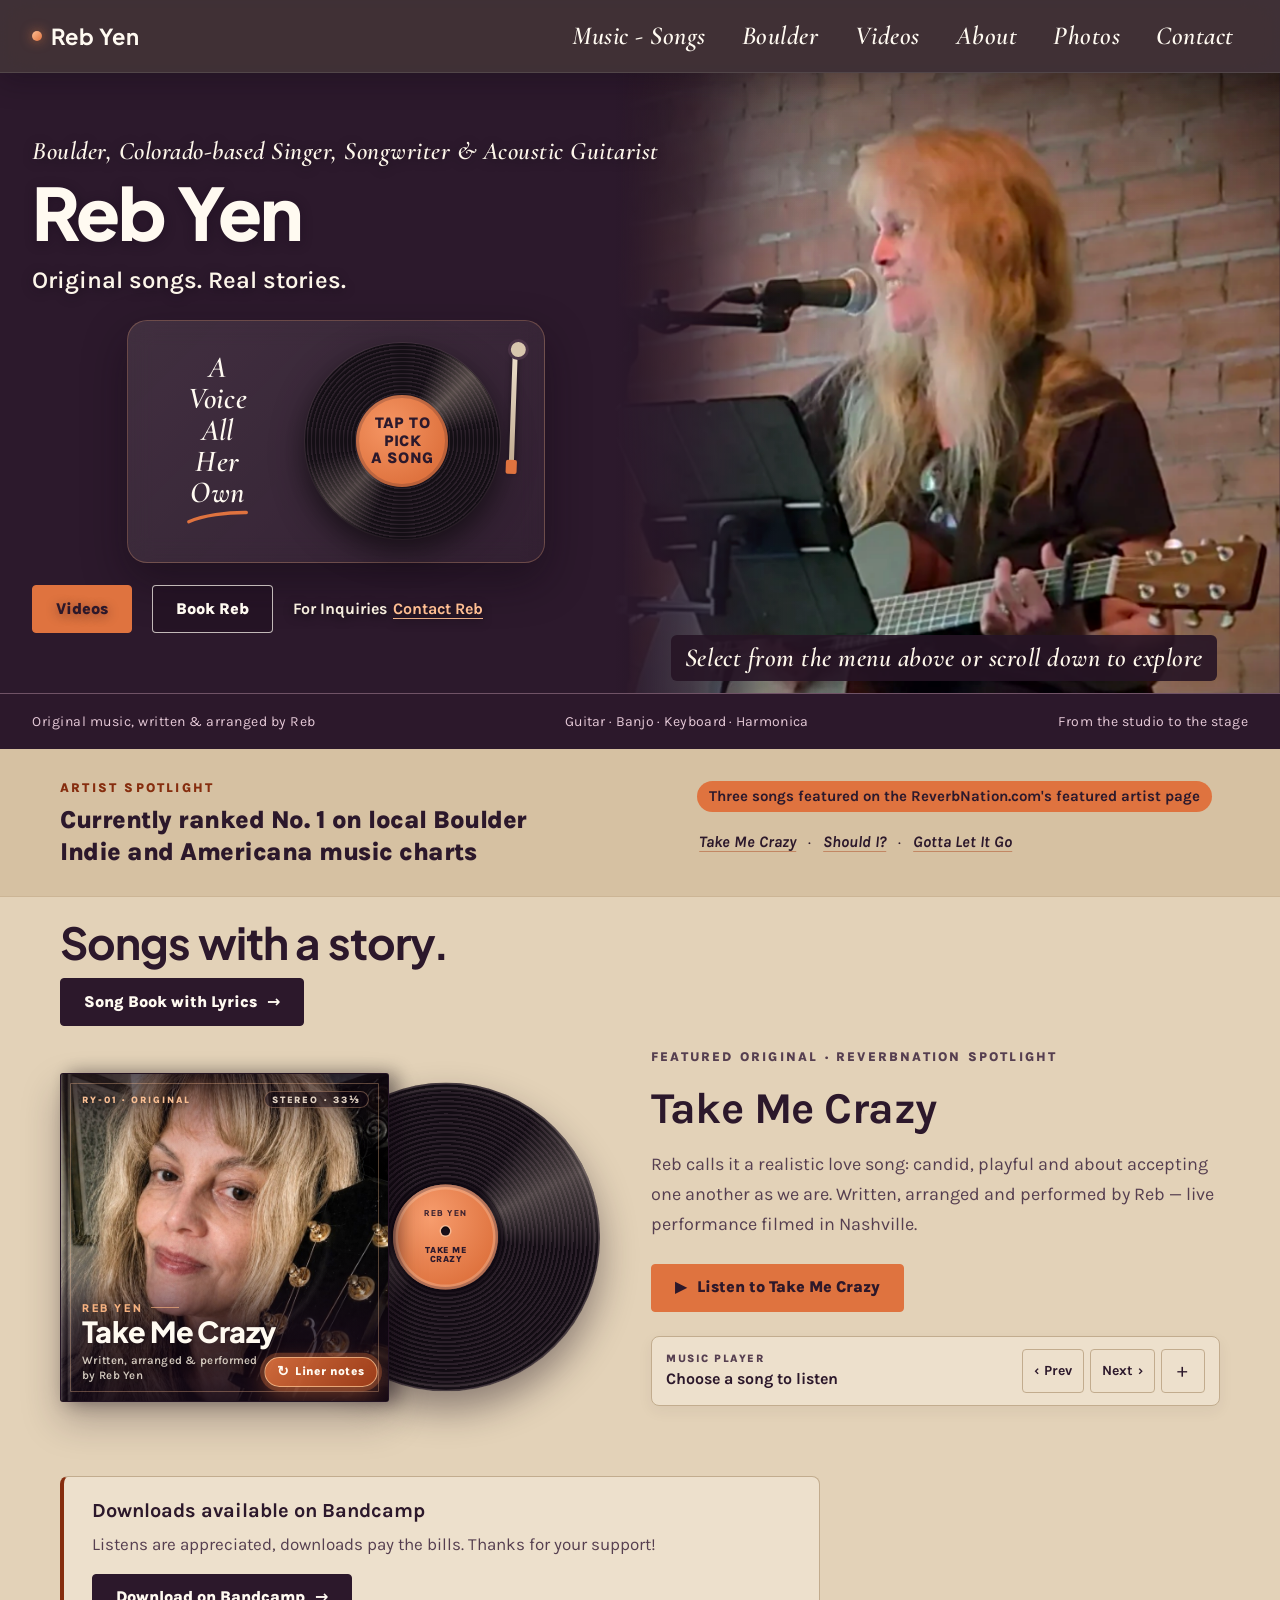
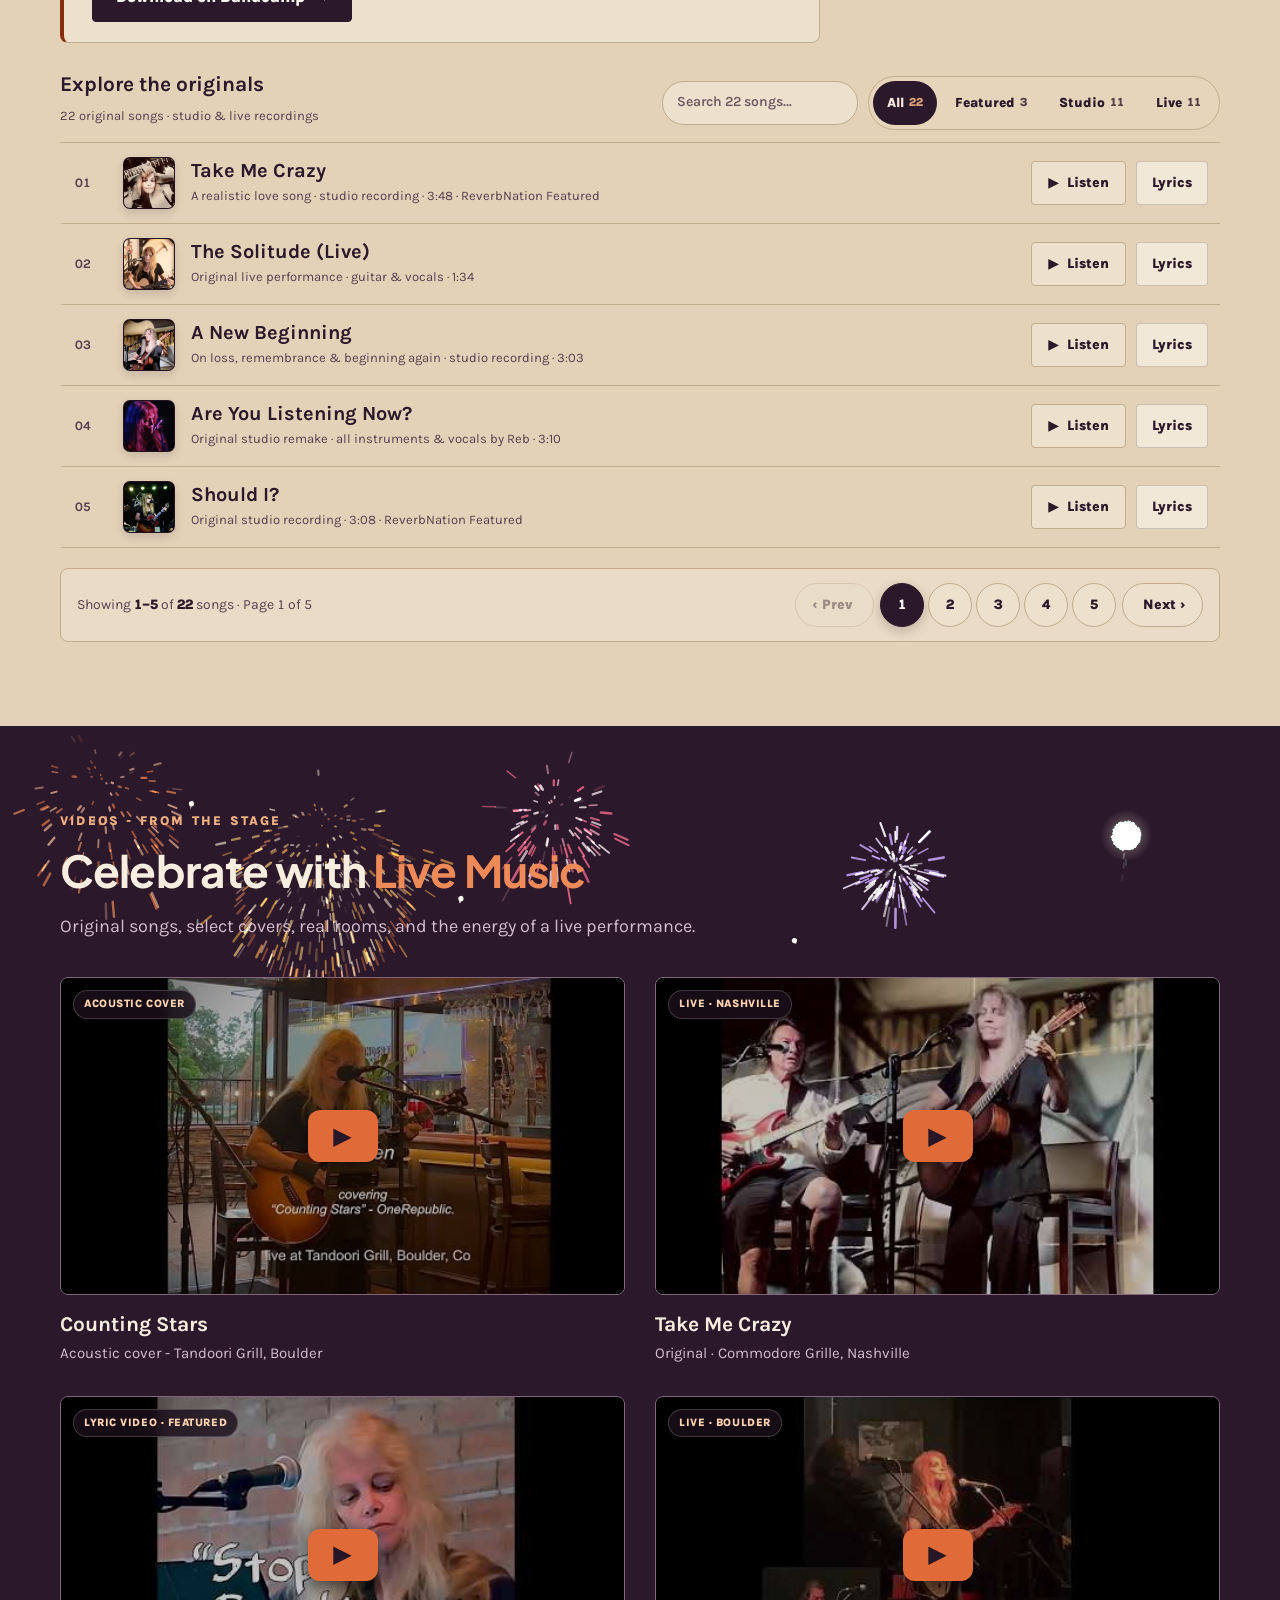
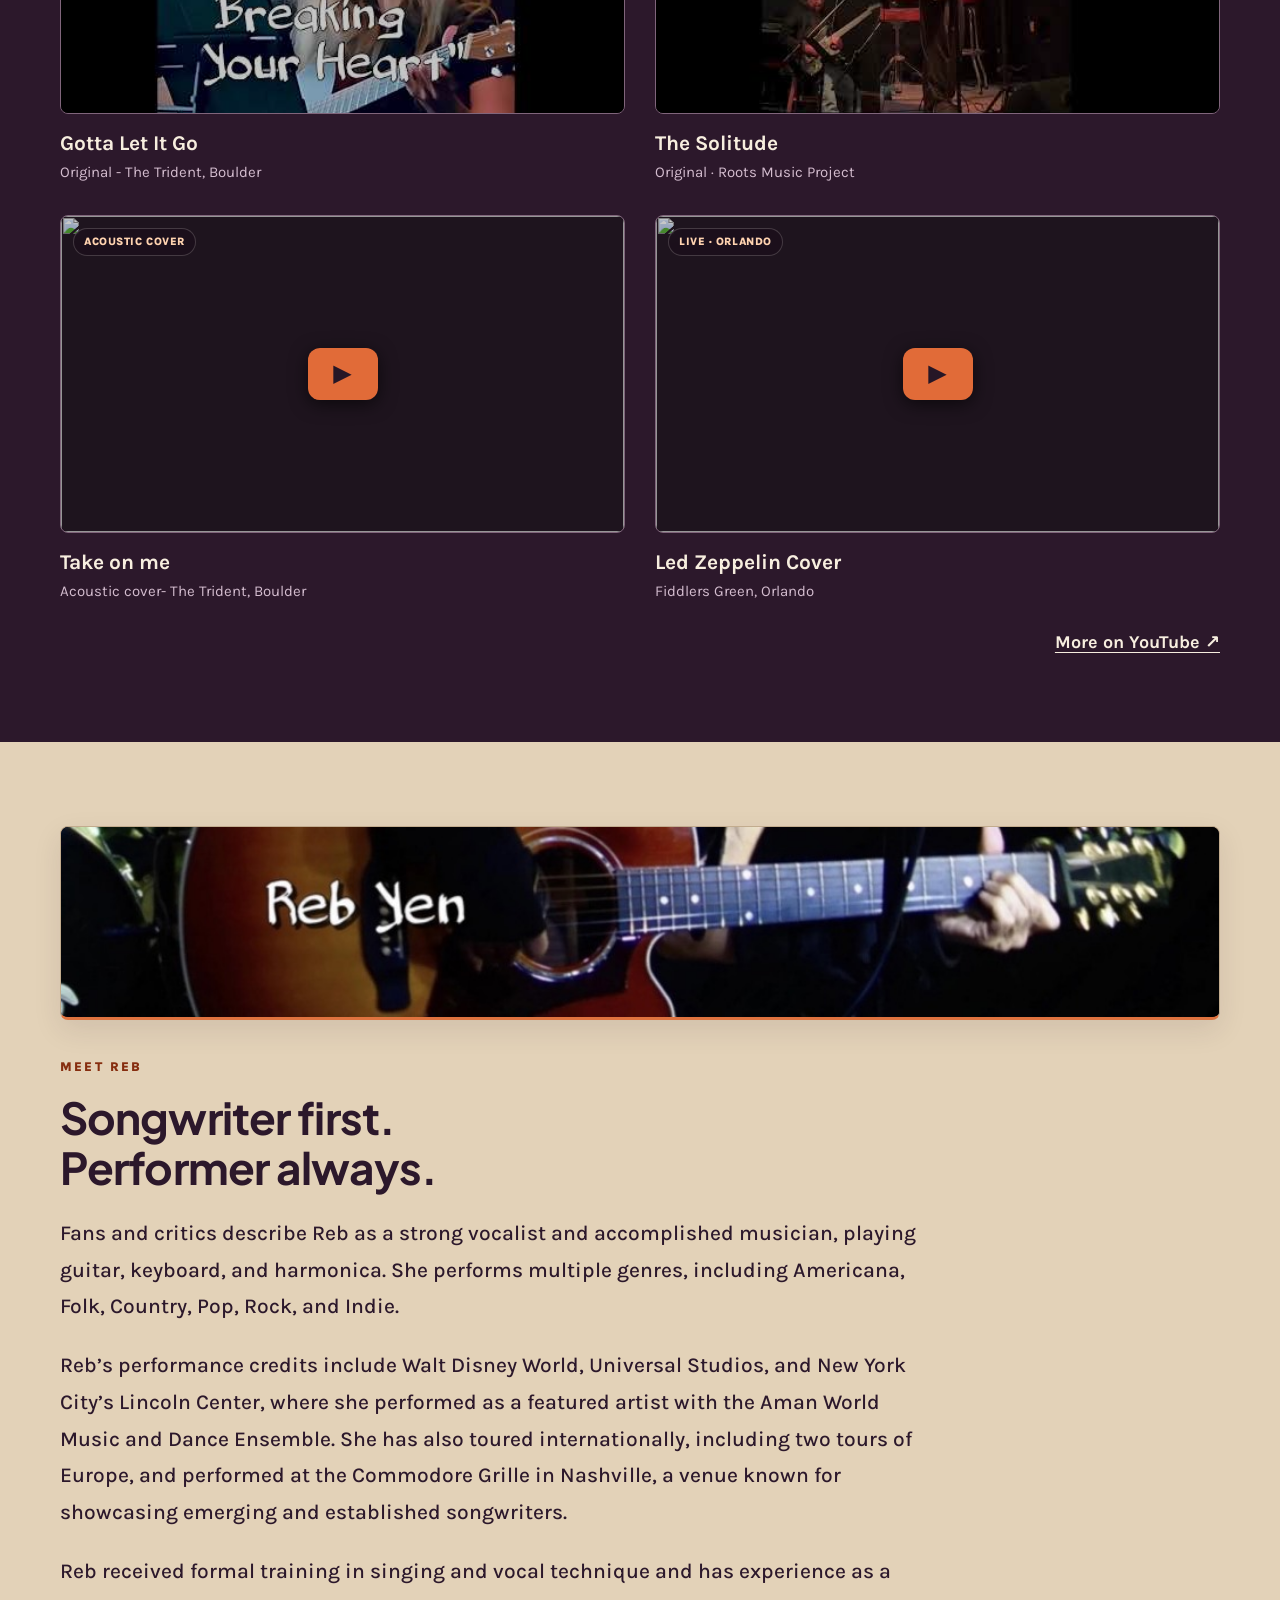
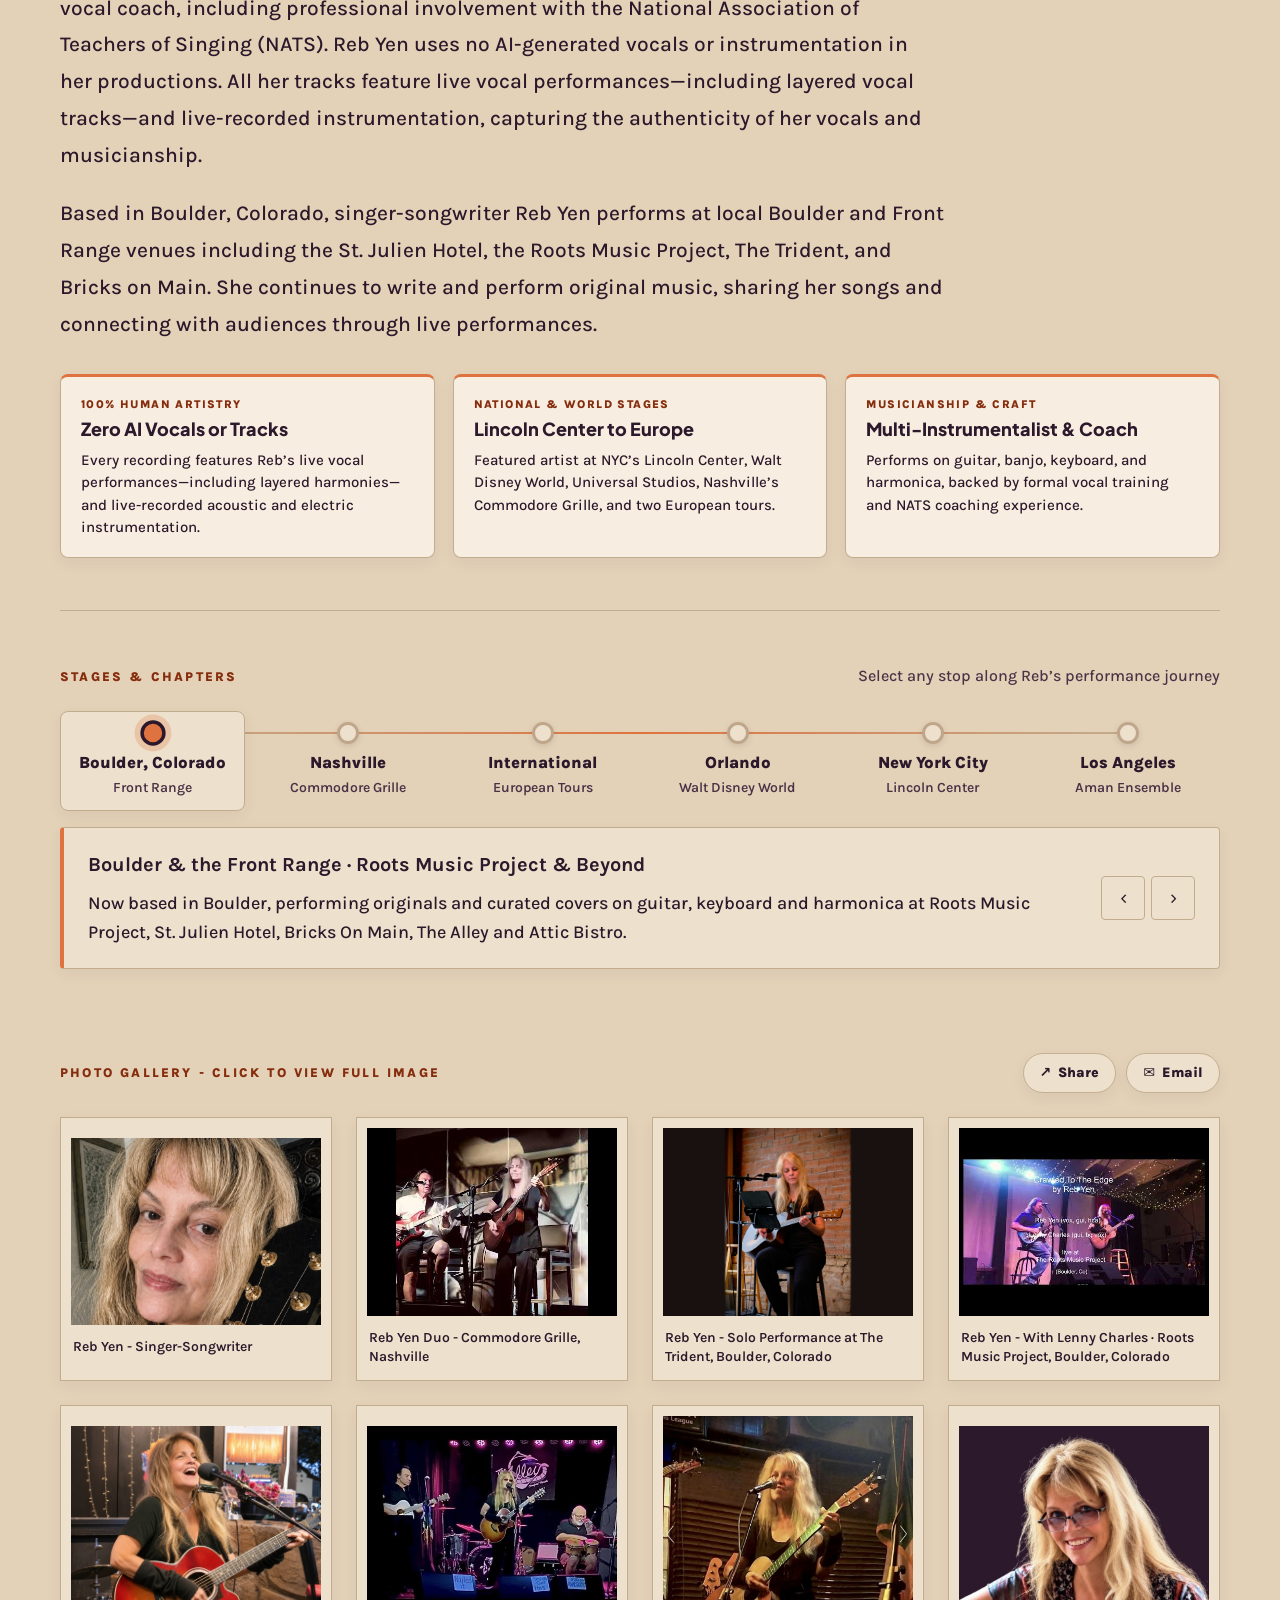
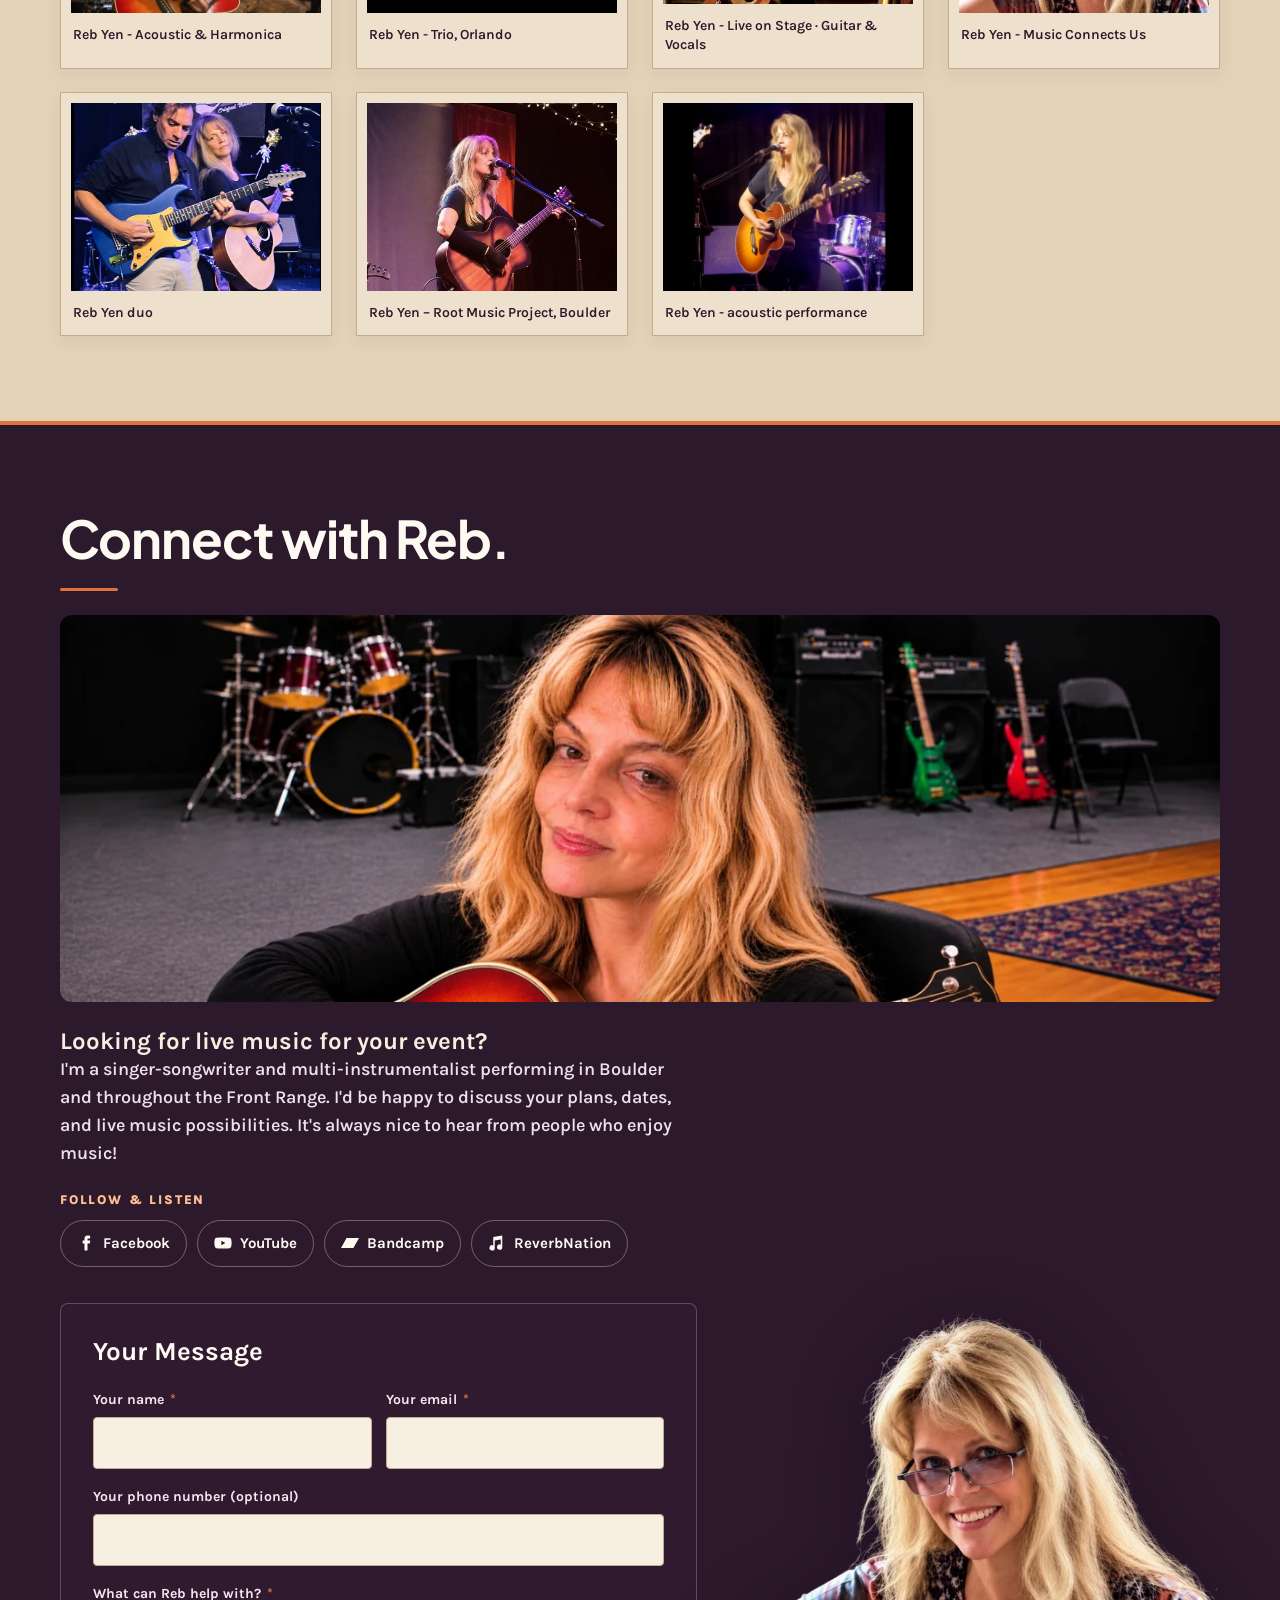
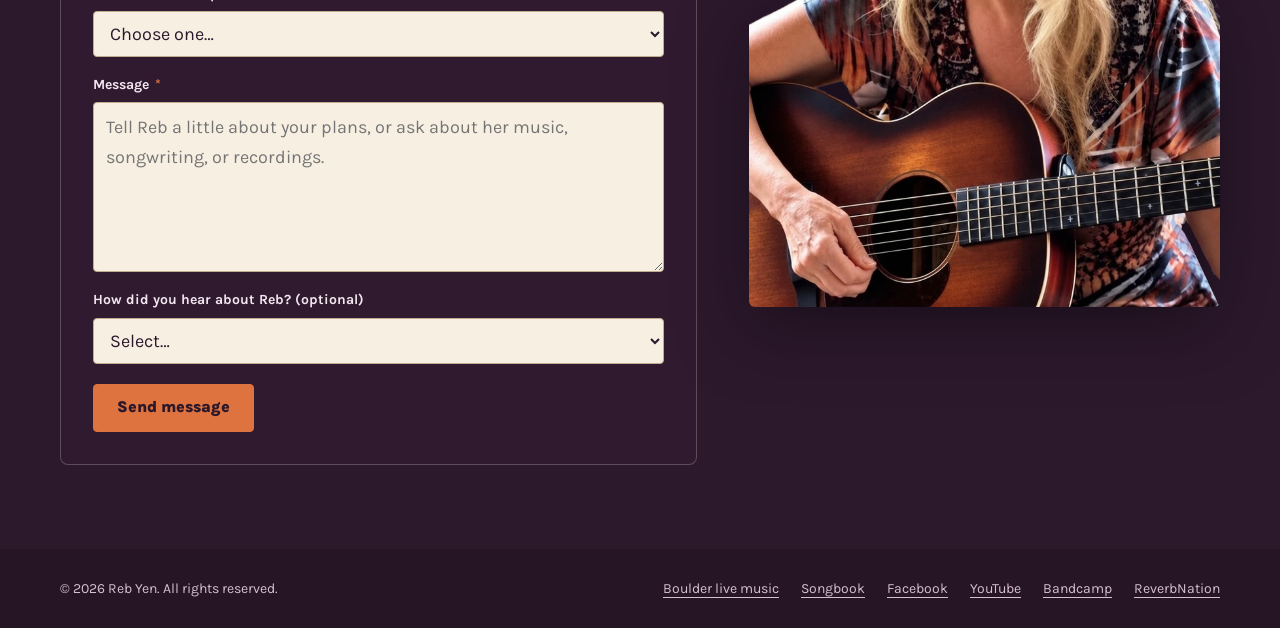
==== commit 6a24947a: "Contact form: separate Bandcamp and ReverbNation referral options" ====
--- a/index.html
+++ b/index.html
@@ -1079,7 +1079,8 @@
                 <option>Google search</option>
                 <option>Facebook</option>
                 <option>YouTube</option>
-                <option>Bandcamp or ReverbNation</option>
+                <option>Bandcamp</option>
+                <option>ReverbNation</option>
                 <option>Friend or referral</option>
                 <option>Other - explain below</option>
               </select>
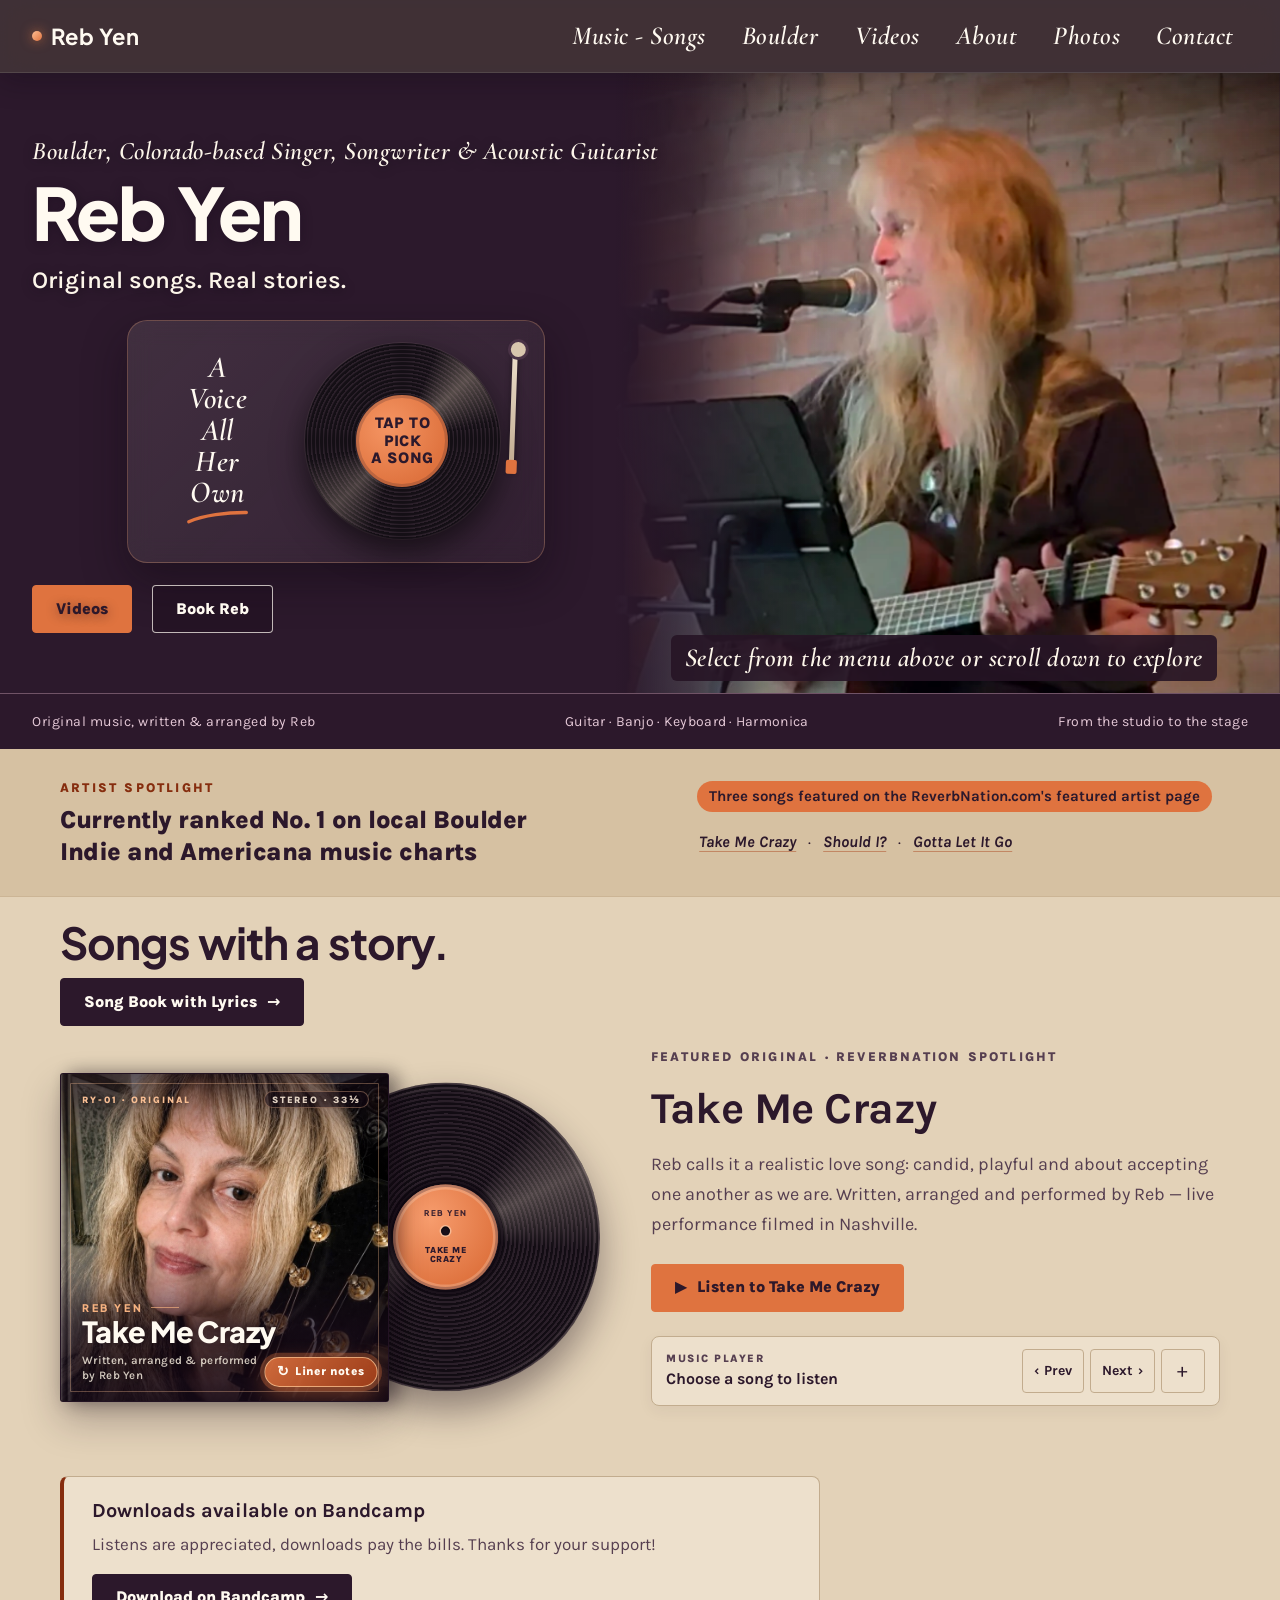
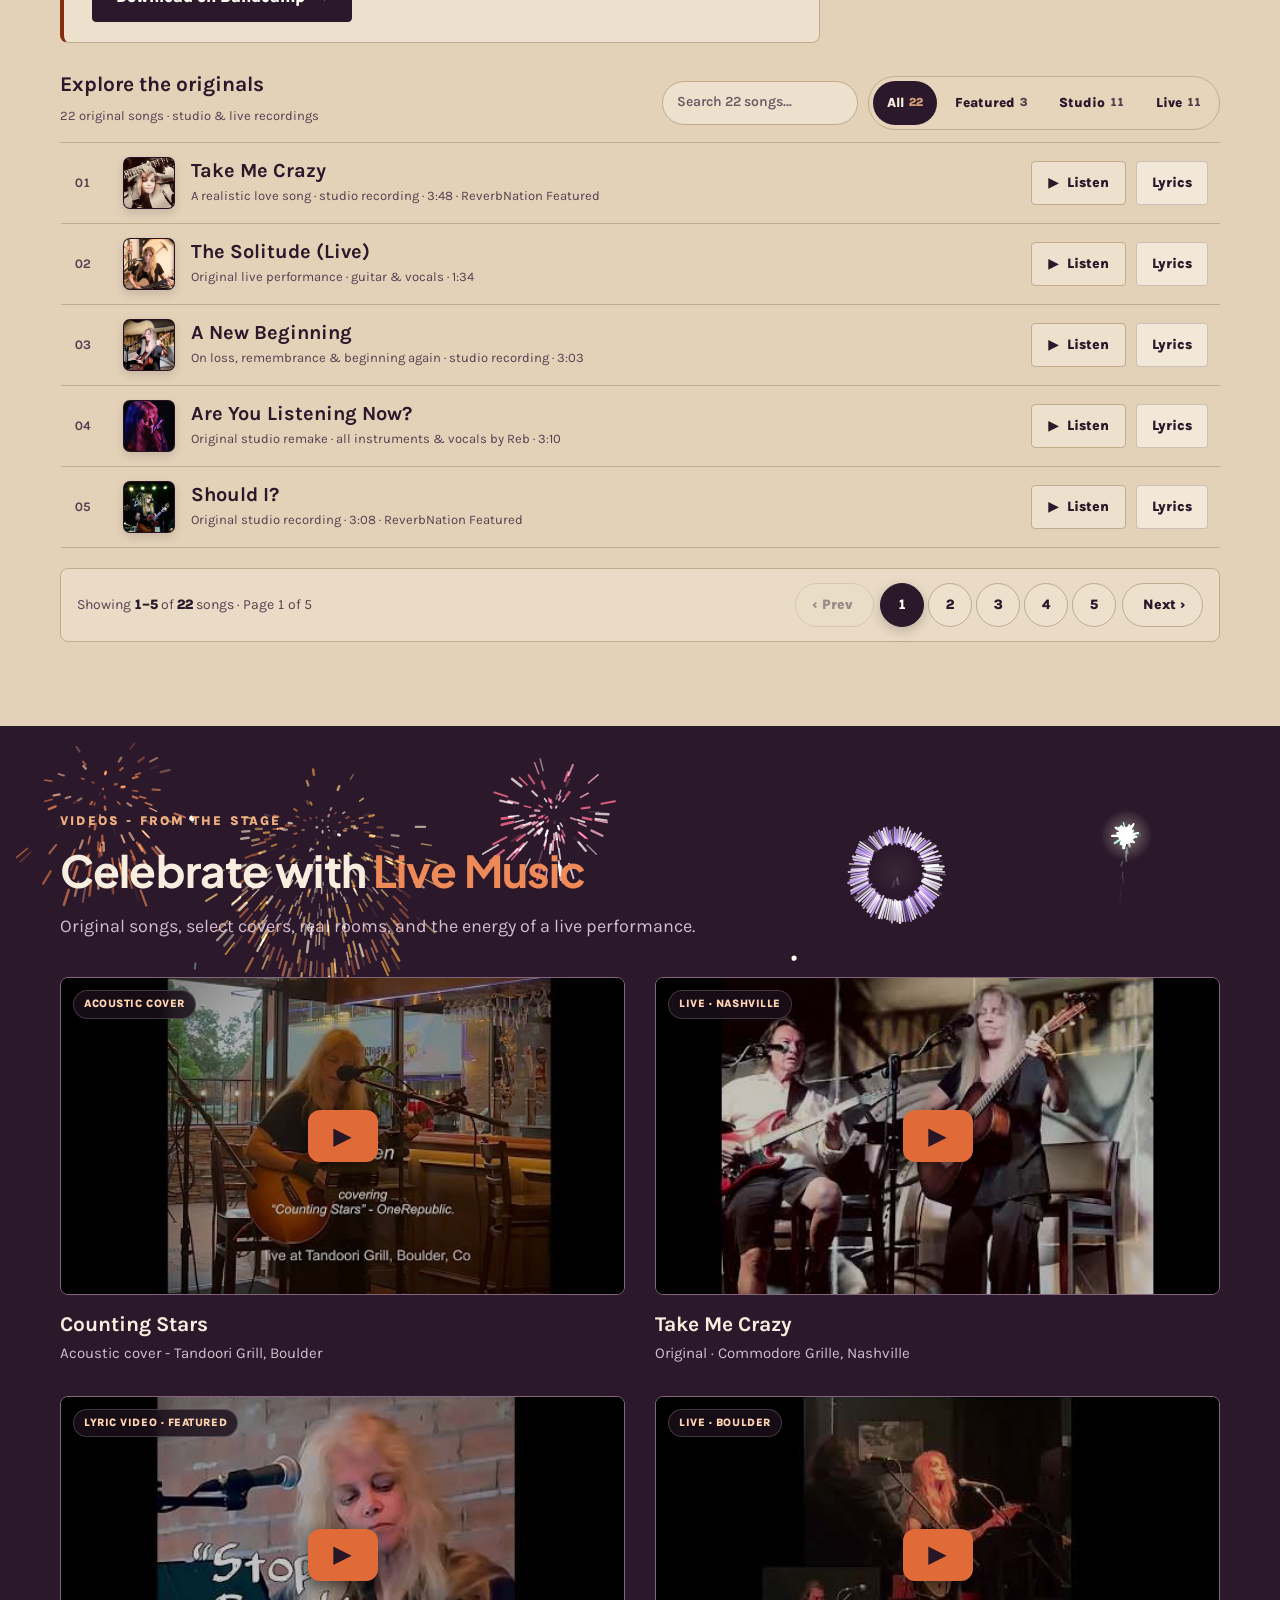
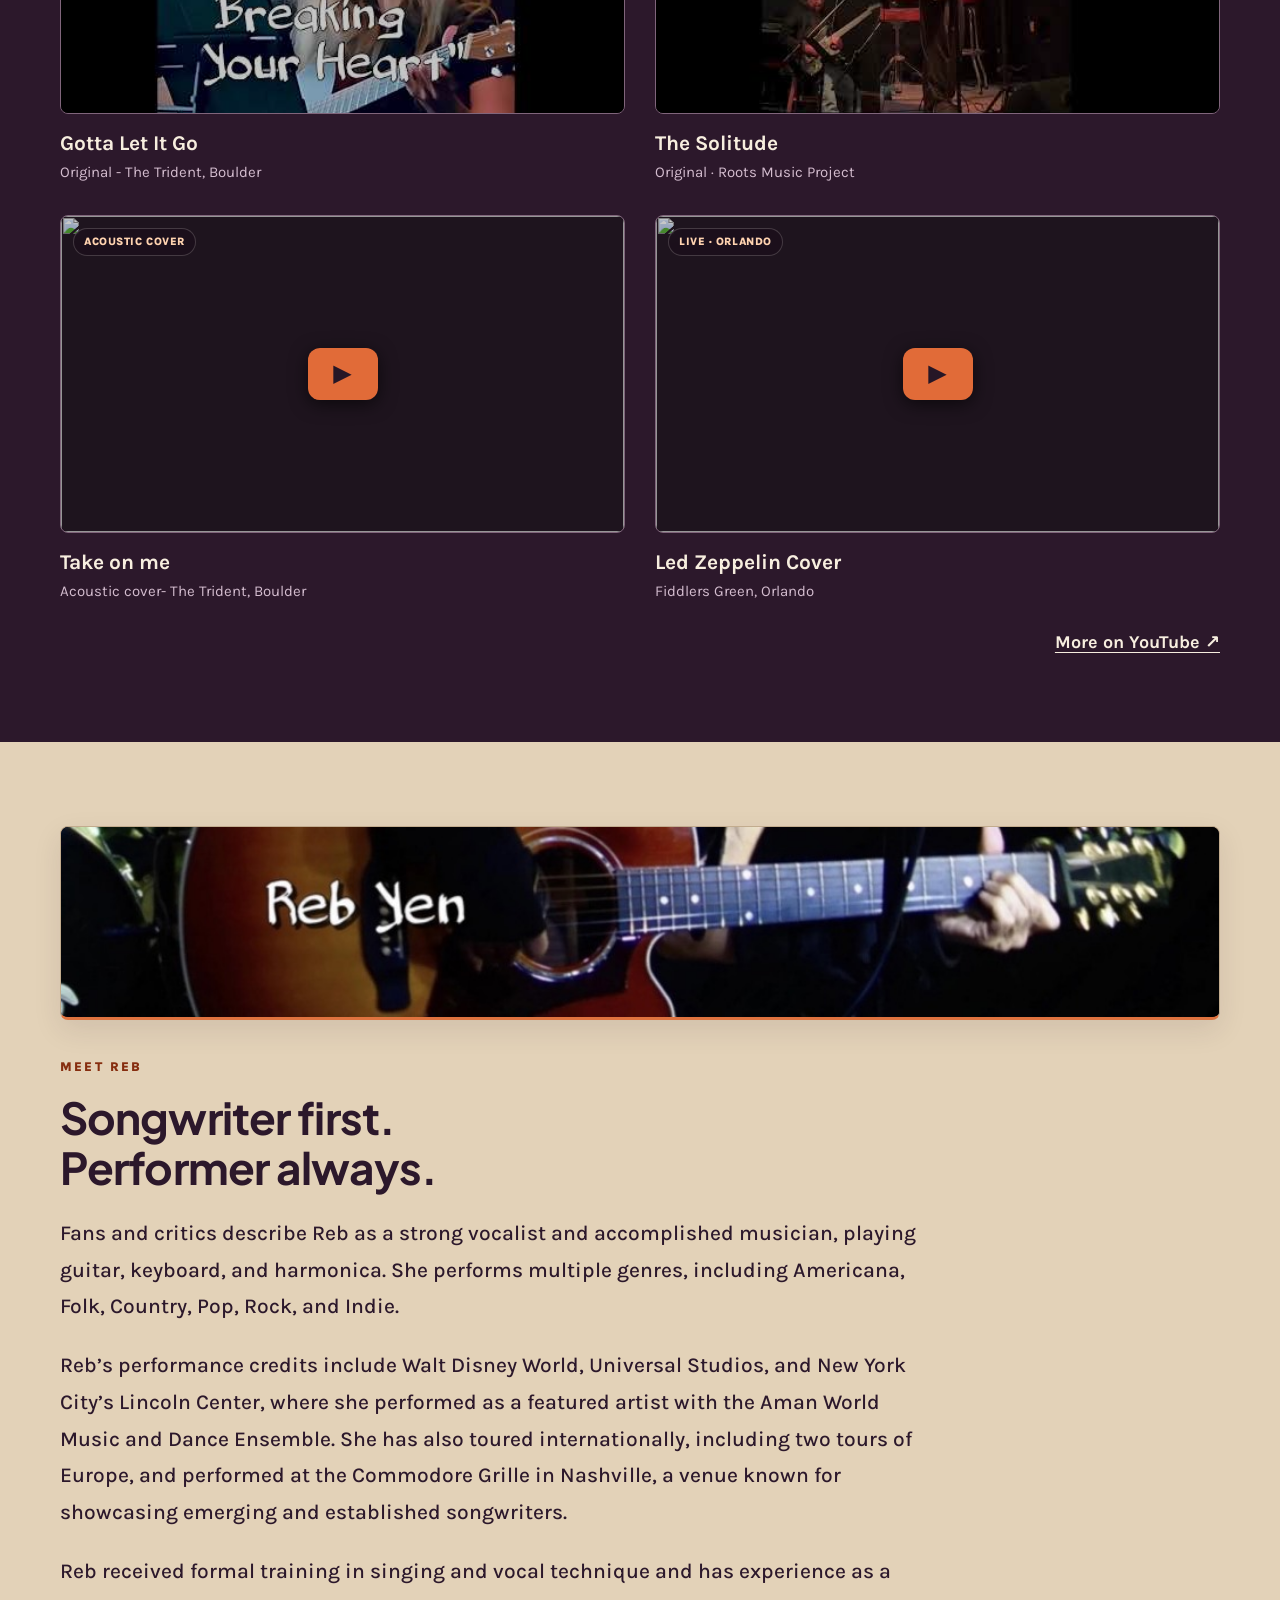
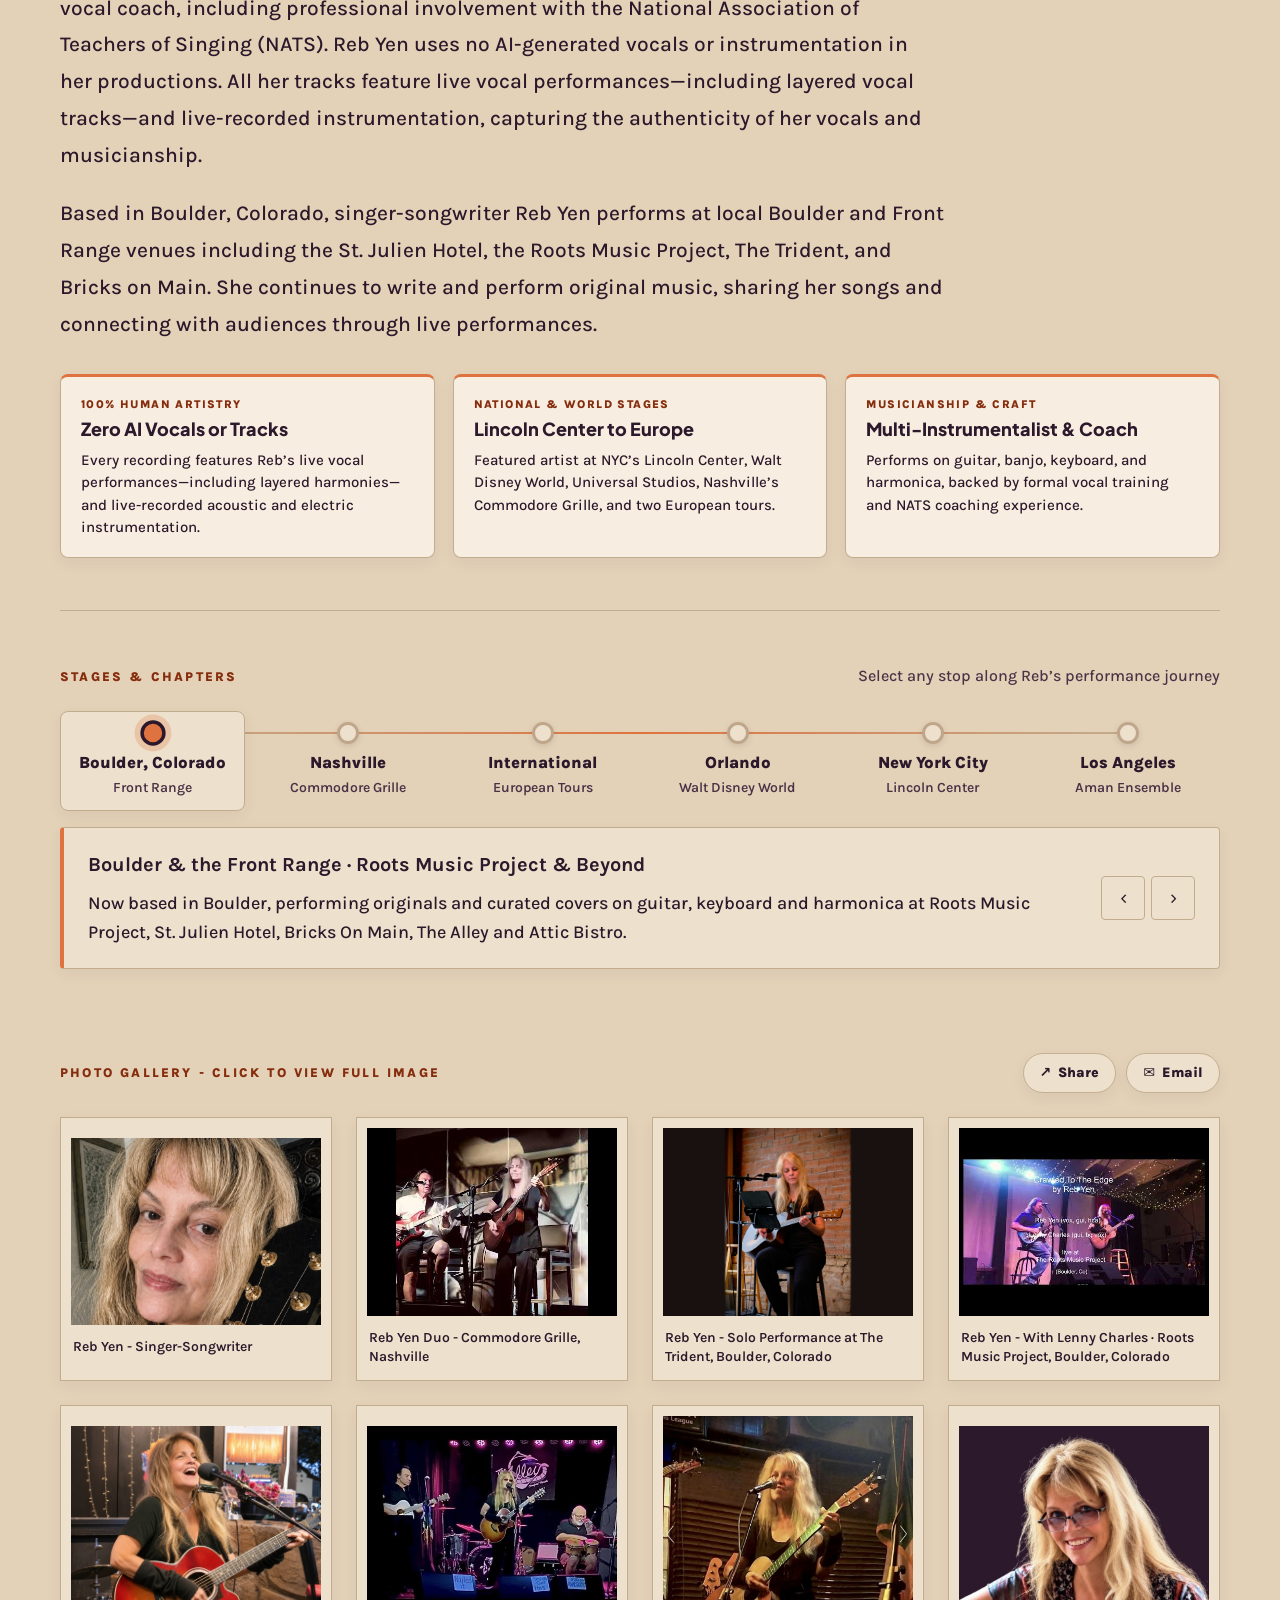
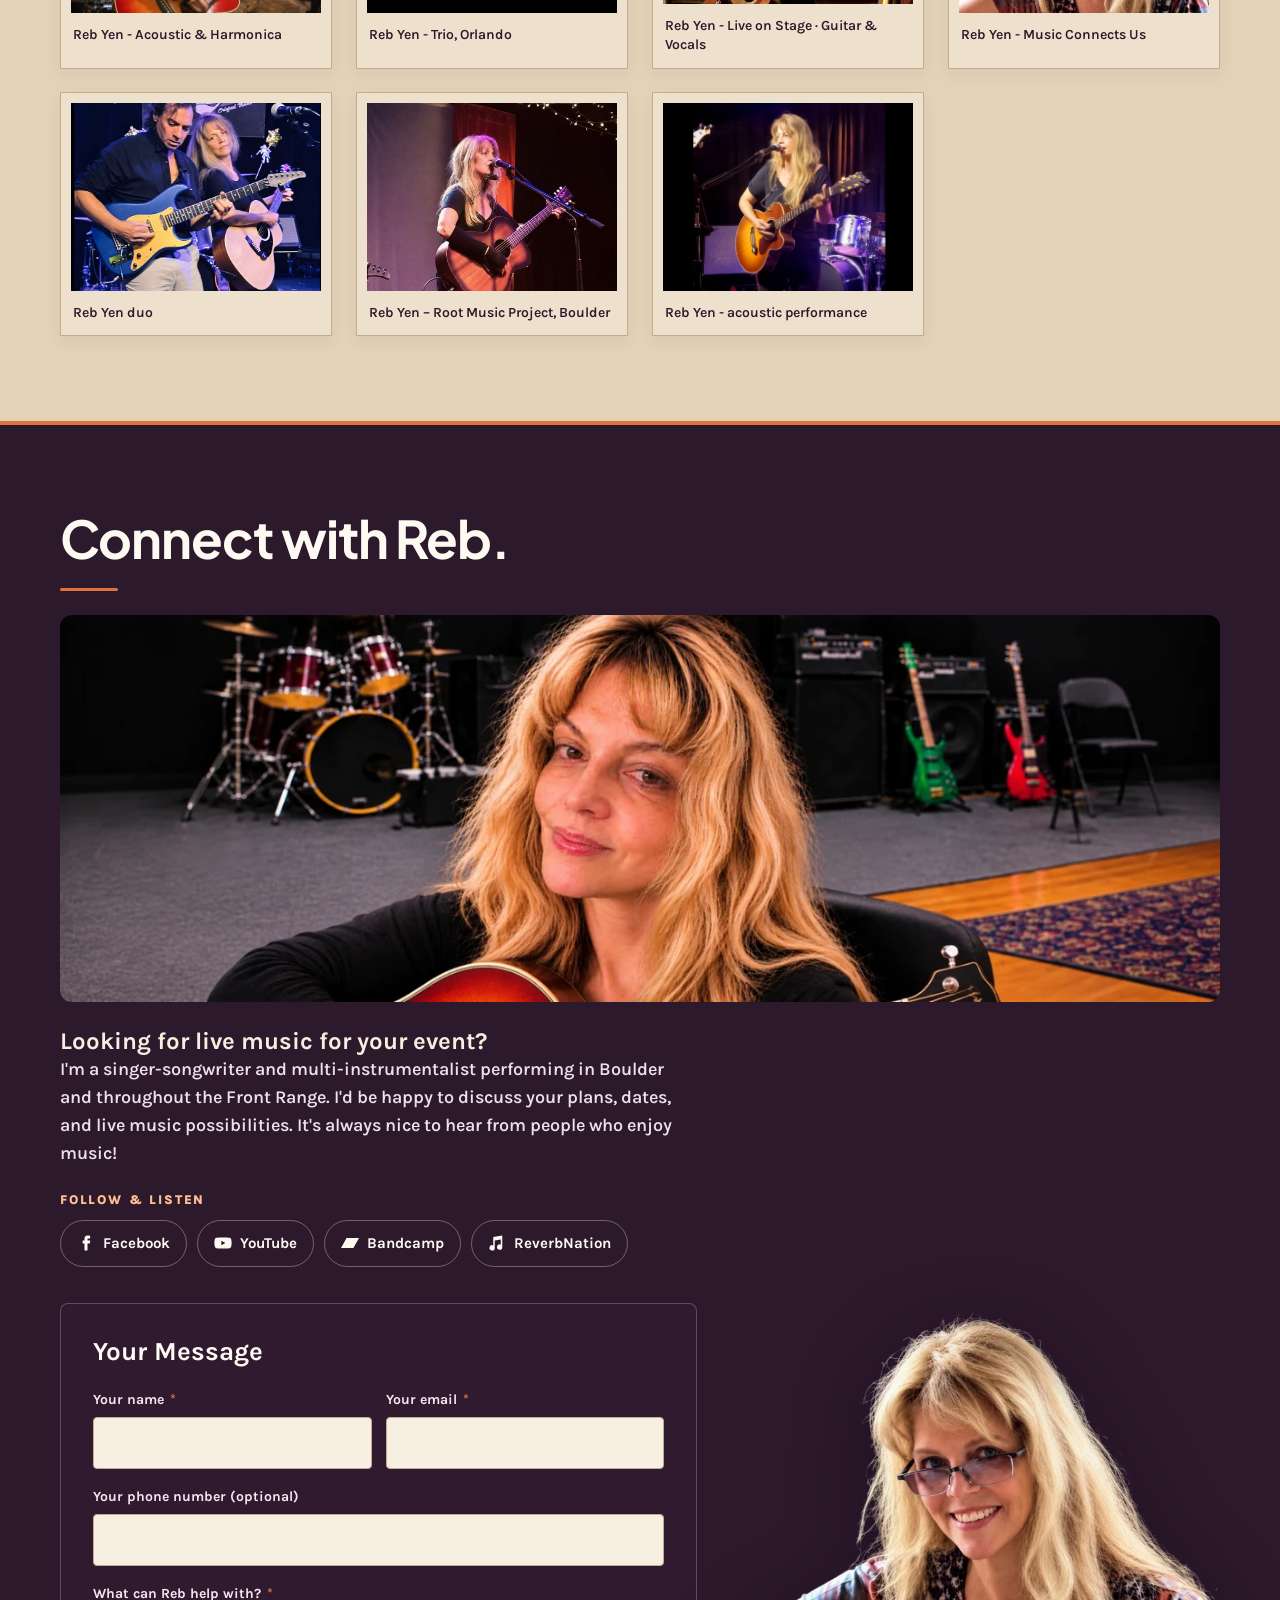
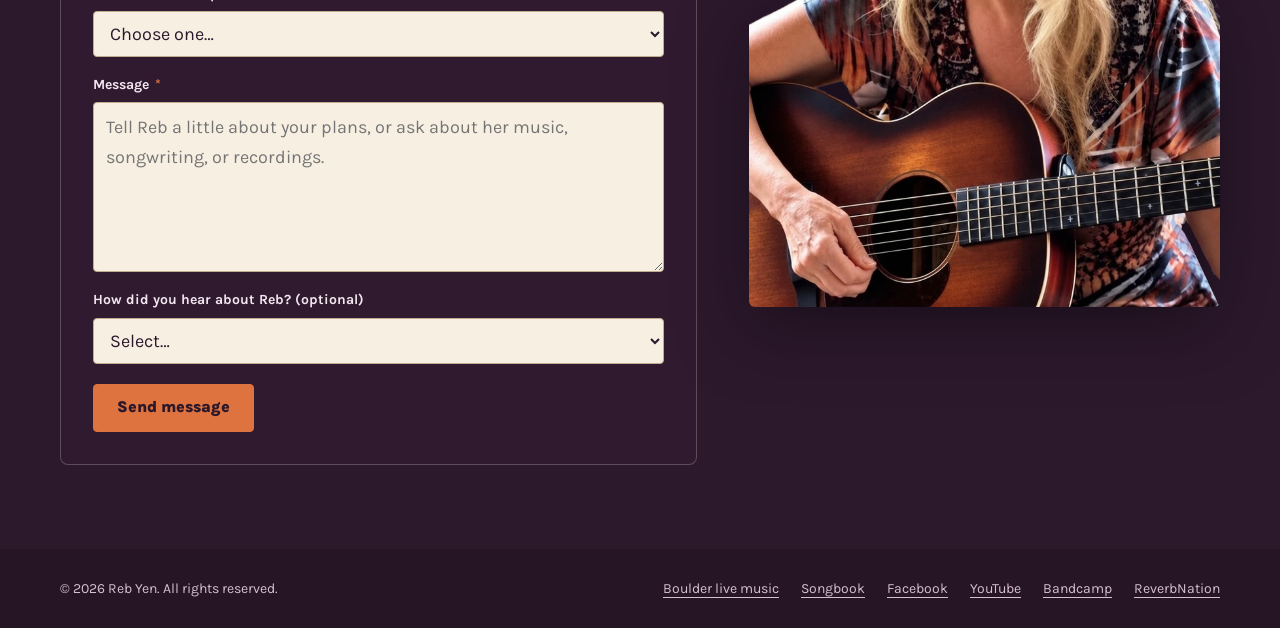
==== commit b85c765a: "Hero: remove 'For Inquiries Contact Reb' (Book Reb covers it)" ====
--- a/index.html
+++ b/index.html
@@ -294,7 +294,6 @@
           <div class="hero-secondary">
             <a href="#videos" class="button primary">Videos</a>
             <a href="#contact-form" class="button hero-book-btn">Book Reb</a>
-            <span class="hero-contact-prompt">For Inquiries <a href="#contact" class="hero-contact-link">Contact Reb</a></span>
           </div>
         </div>
       </div>
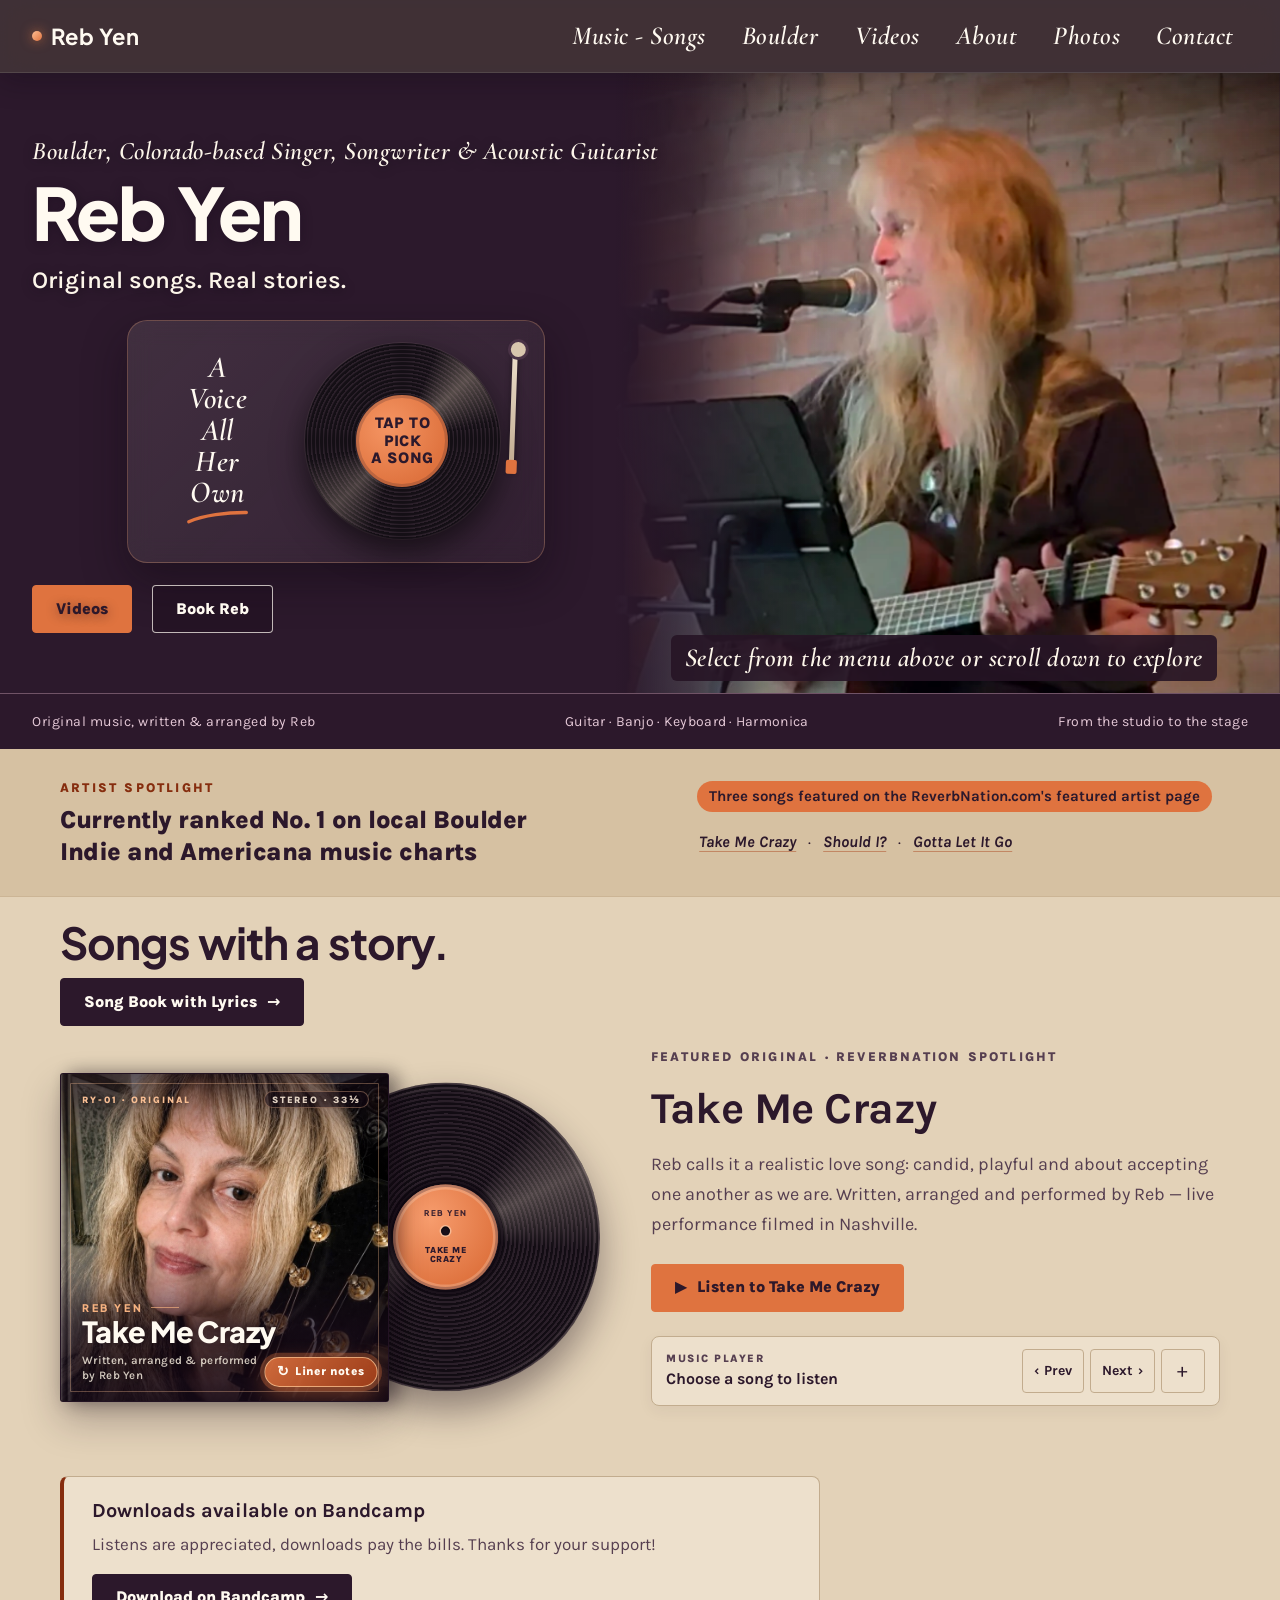
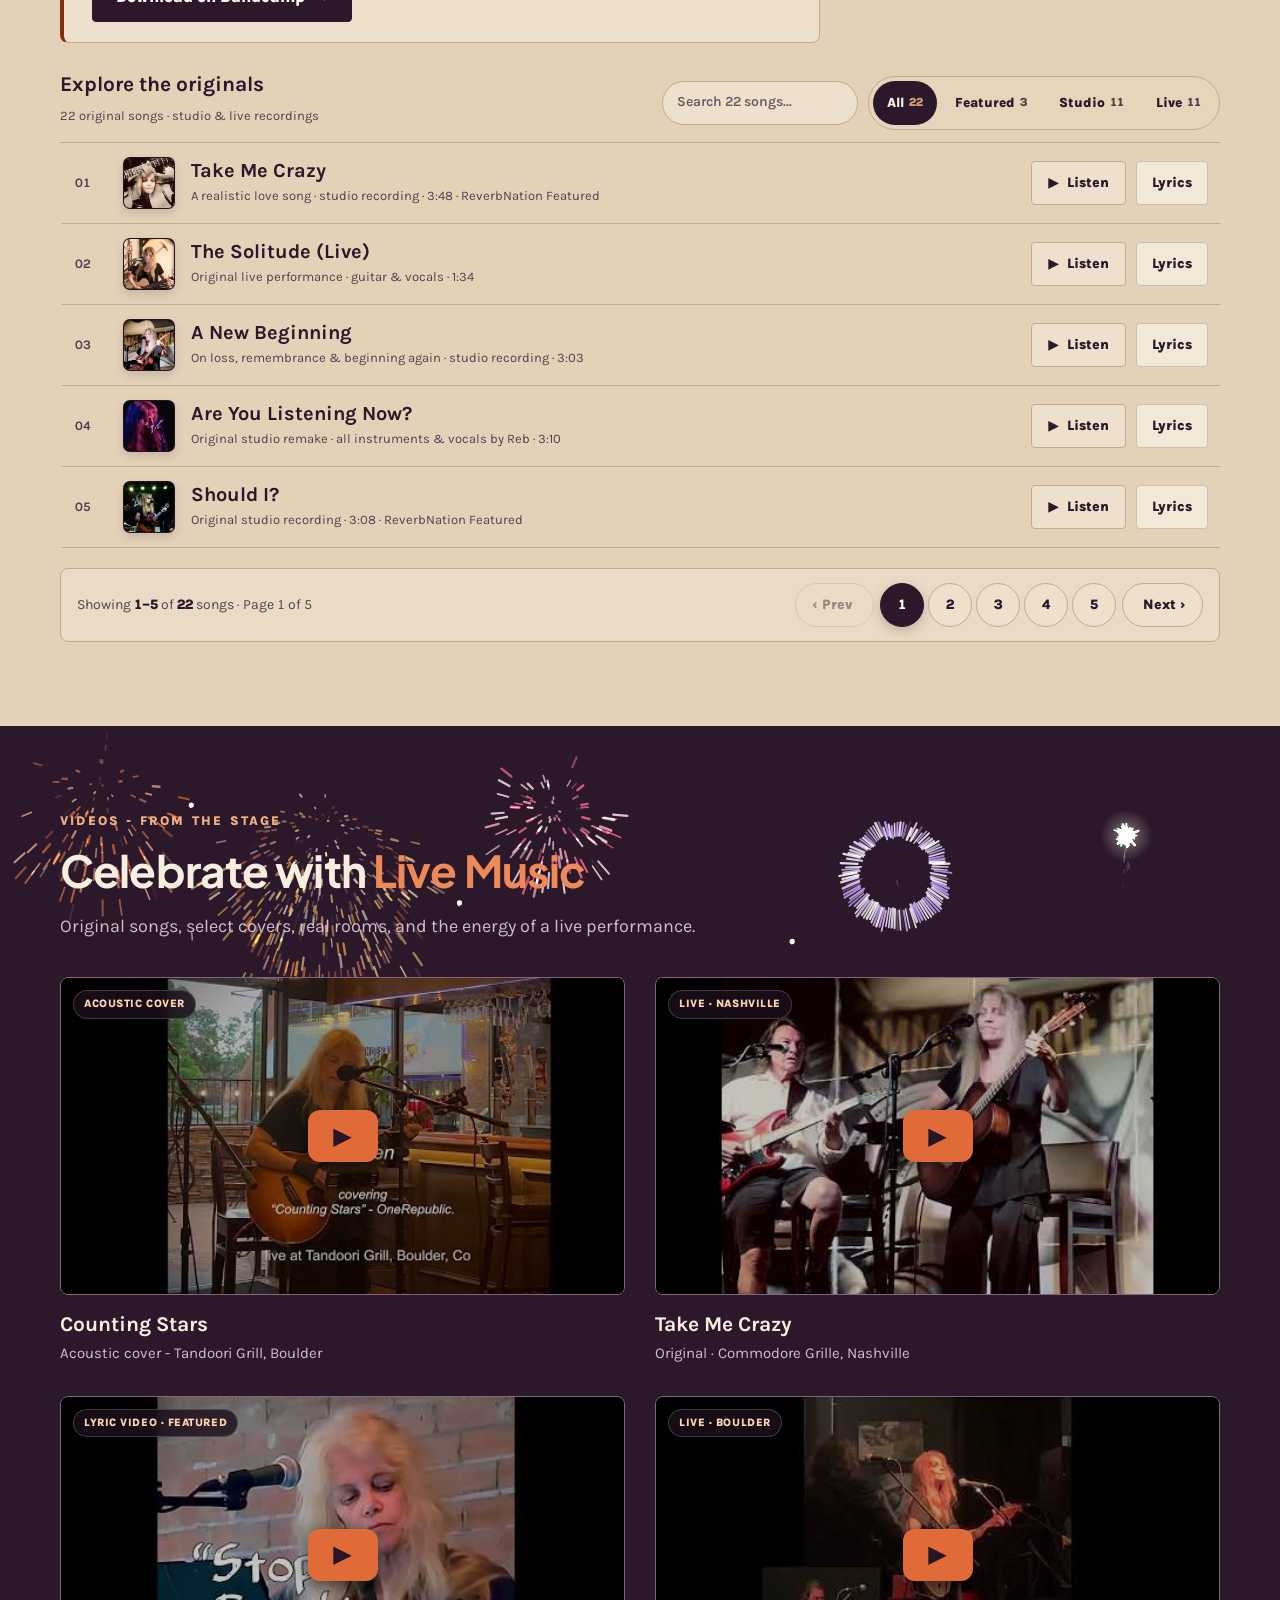
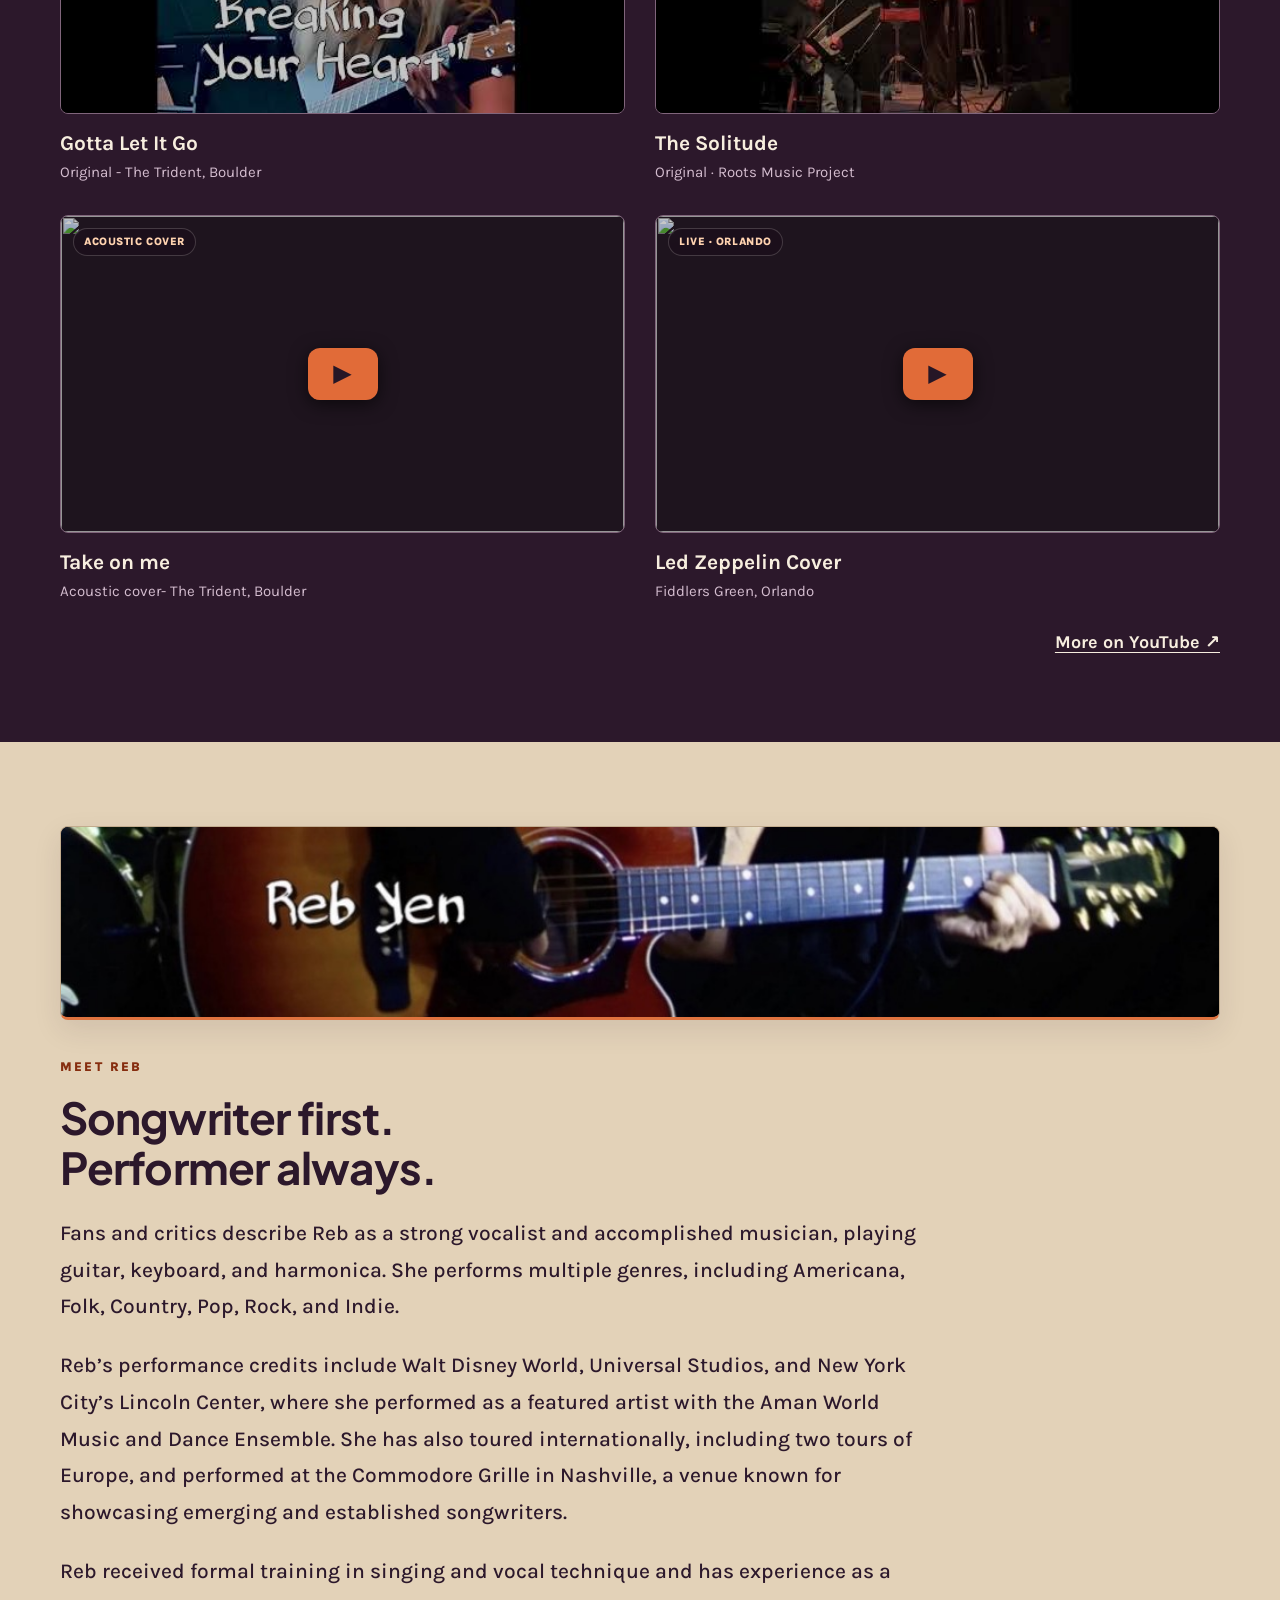
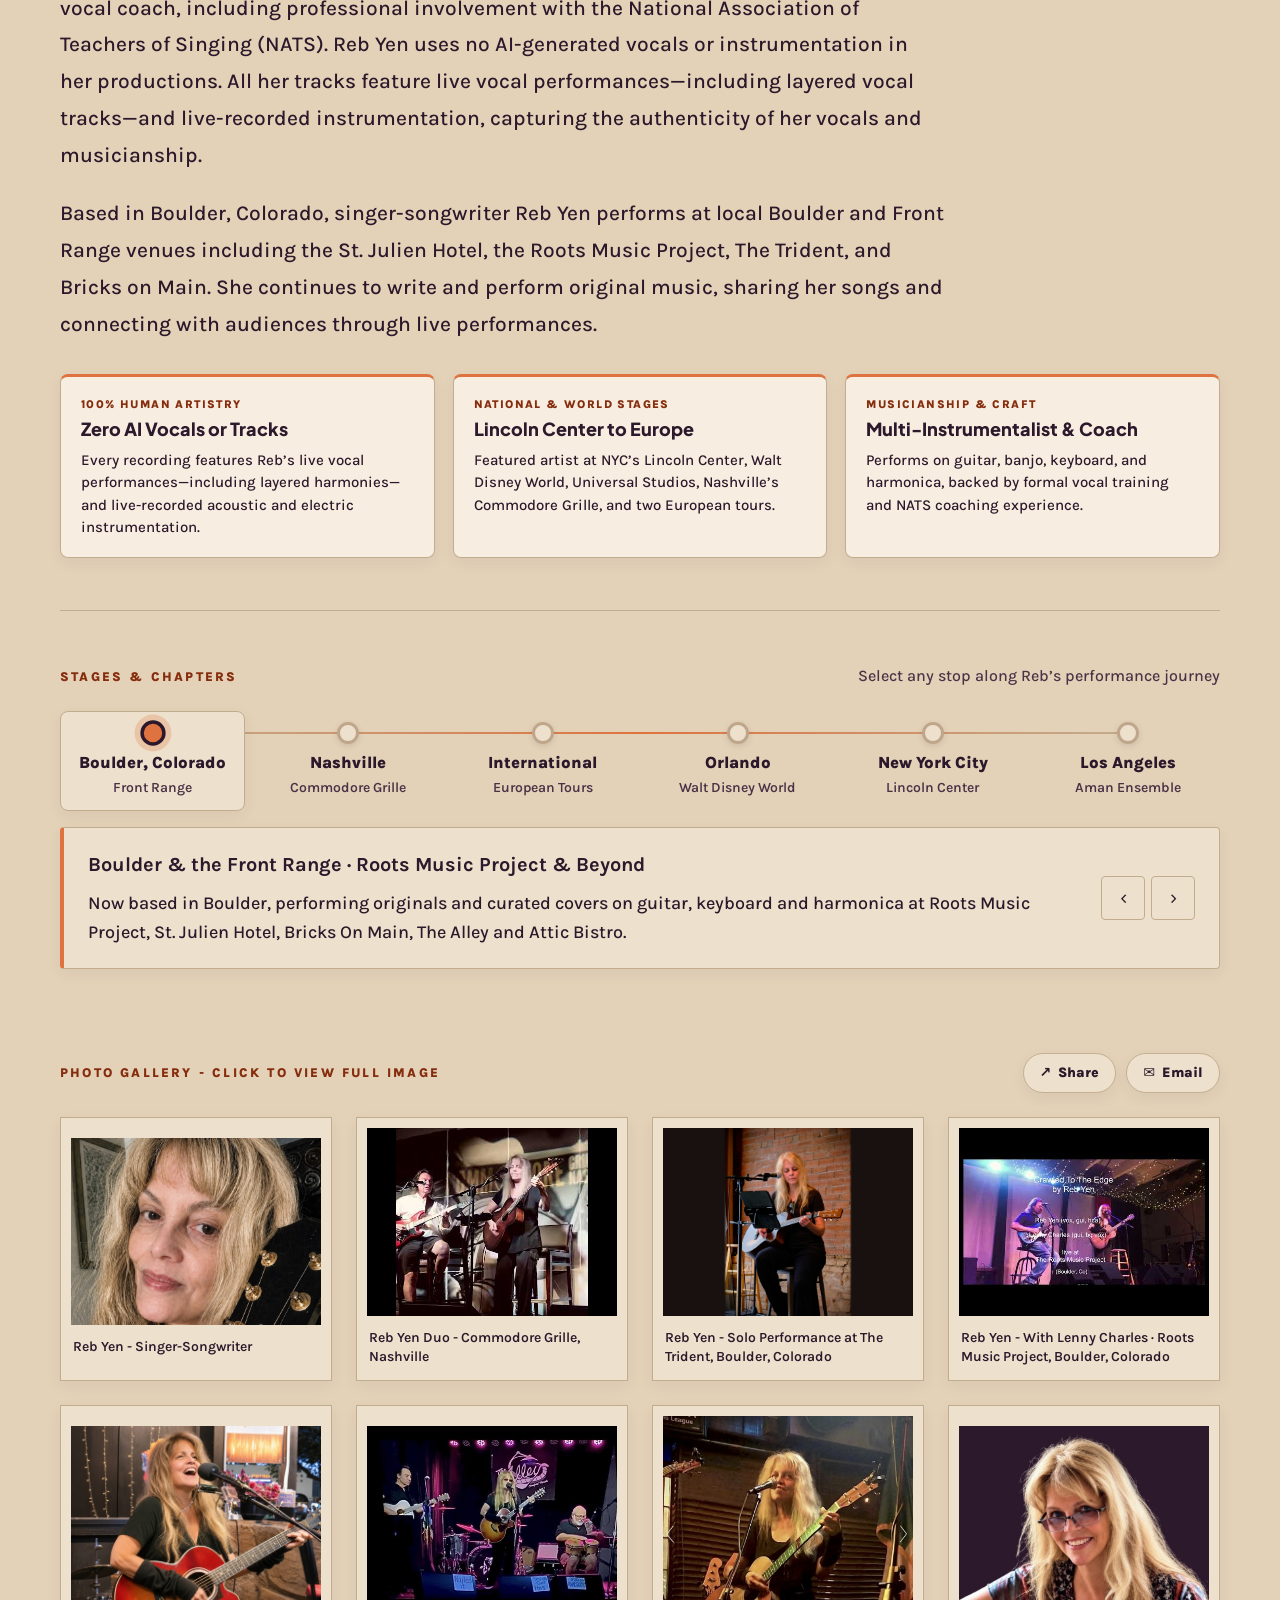
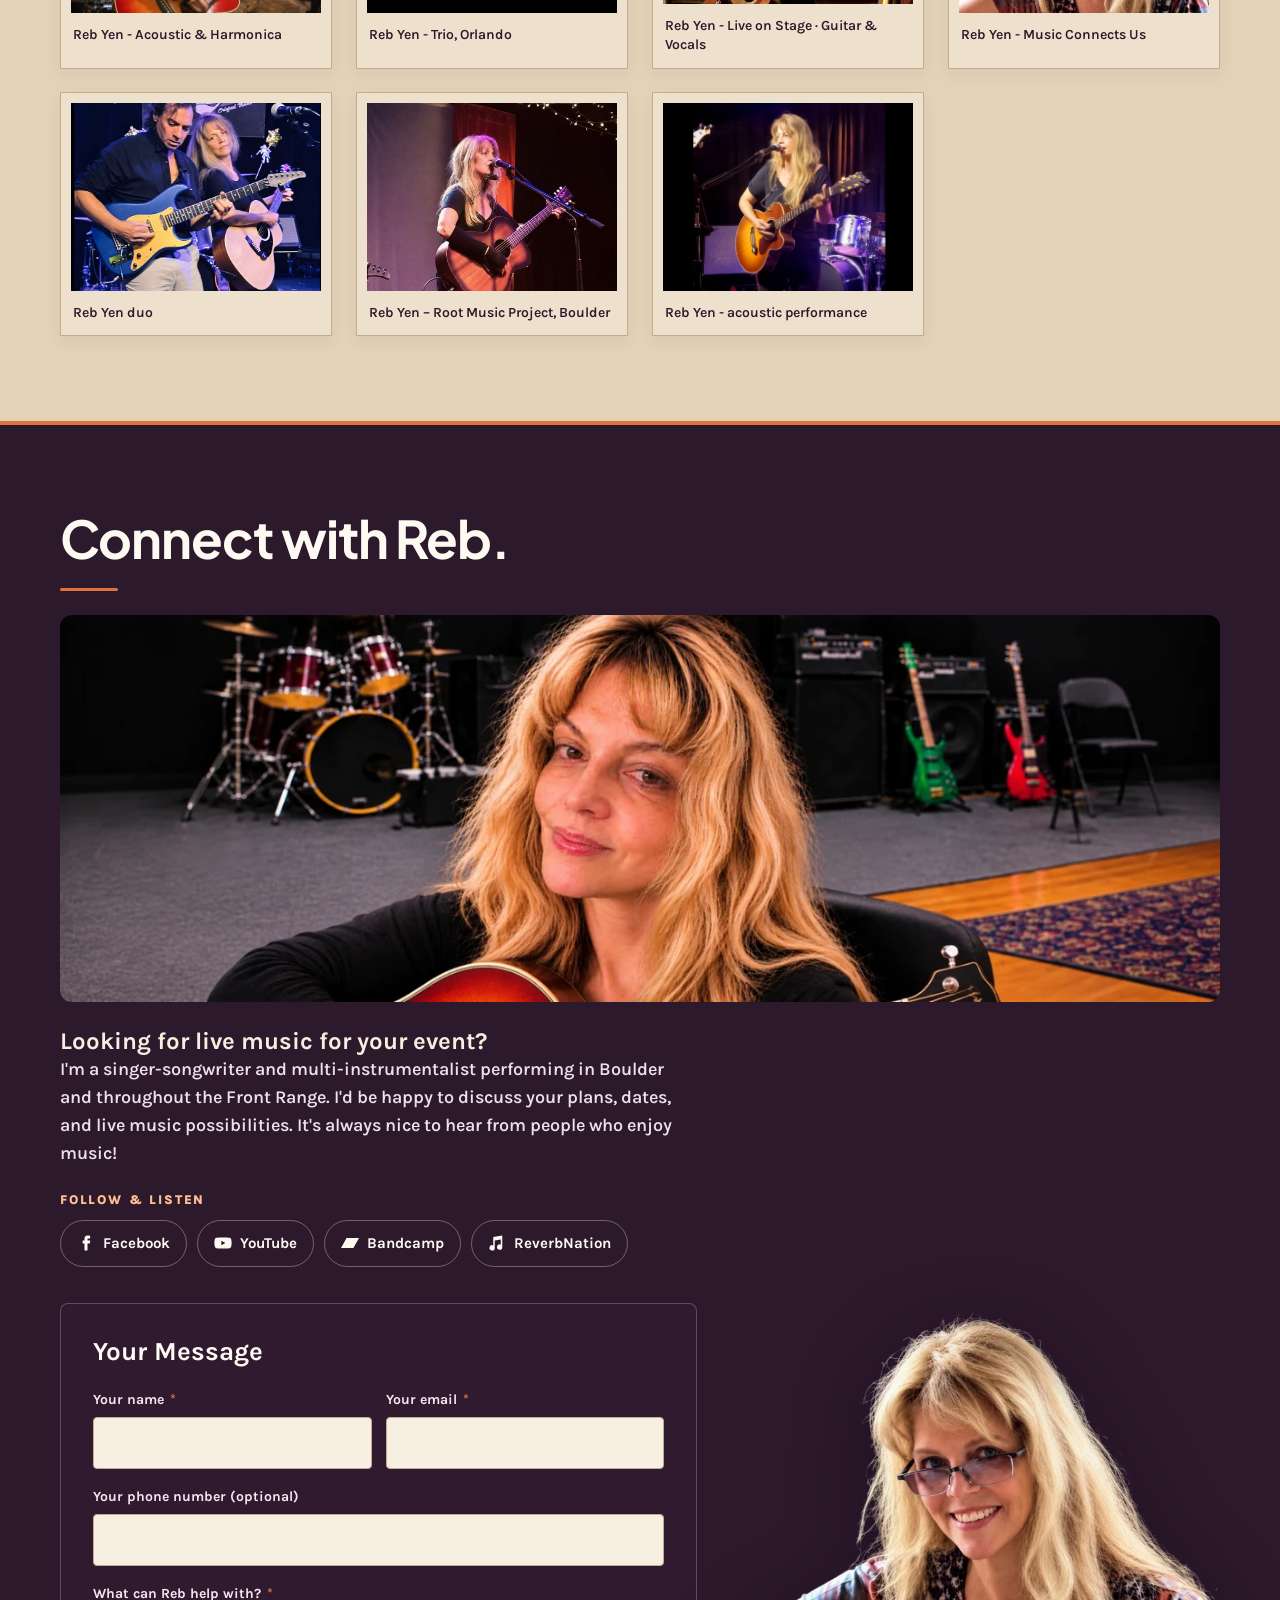
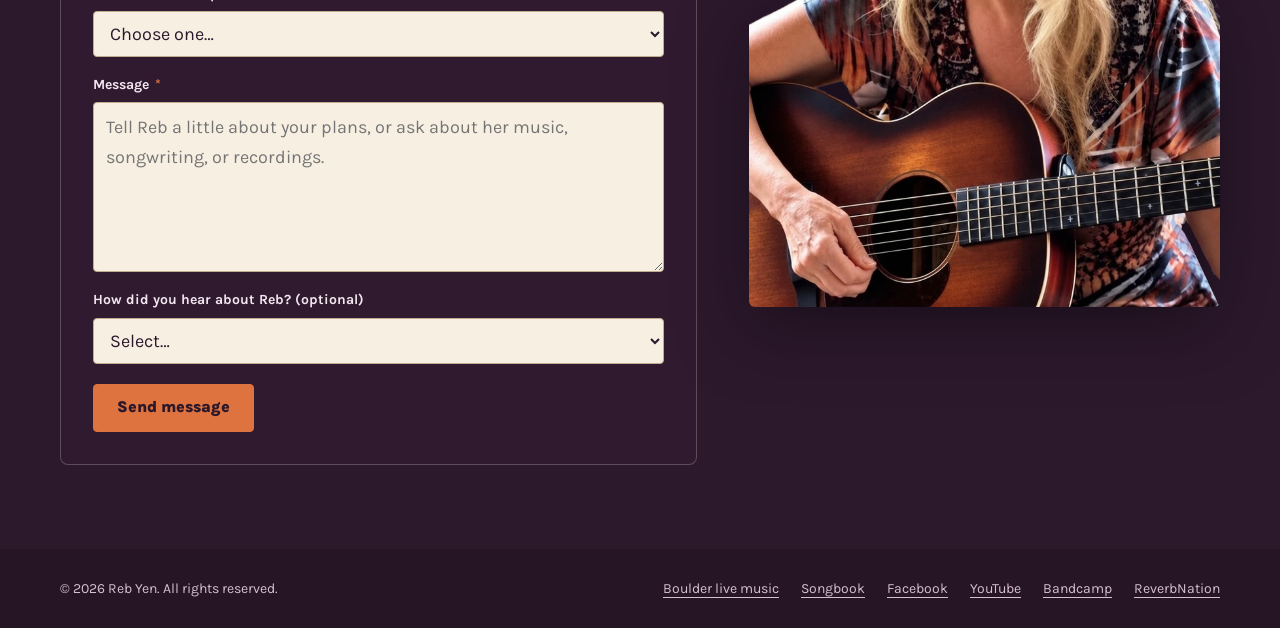
==== commit ff0ce38a: "Videos heading: fade 'Live Music' from orange back to cream after fireworks" ====
--- a/index.html
+++ b/index.html
@@ -71,8 +71,8 @@
   <link rel="preconnect" href="https://fonts.googleapis.com">
   <link rel="preconnect" href="https://fonts.gstatic.com" crossorigin>
   <link rel="stylesheet" href="https://fonts.googleapis.com/css2?family=Cormorant+Garamond:ital,wght@1,500;1,600;1,700&family=Karla:wght@400;500;600;700;800&family=Plus+Jakarta+Sans:wght@600;700;800&display=swap">
-  <link rel="stylesheet" href="styles.css?v=20261110bookreb">
-  <script defer src="site.js?v=20261110fireworks"></script>
+  <link rel="stylesheet" href="styles.css?v=20261110cream">
+  <script defer src="site.js?v=20261110cream"></script>
   <script type="application/ld+json">
   {
     "@context": "https://schema.org",
--- a/styles.css
+++ b/styles.css
@@ -6870,6 +6870,8 @@
 .fx-pending .fx-ch { opacity: 0; }
 #video-title .title-hot,
 #video-title .fx-ch.is-hot { color: var(--orange-hover); }
+#video-title .title-hot { transition: color 1.4s ease 0.4s; }
+#video-title .title-hot.is-settled { color: inherit; }
 
 /* Hero: Book Reb button (jumps to the contact form) */
 .hero-book-btn {
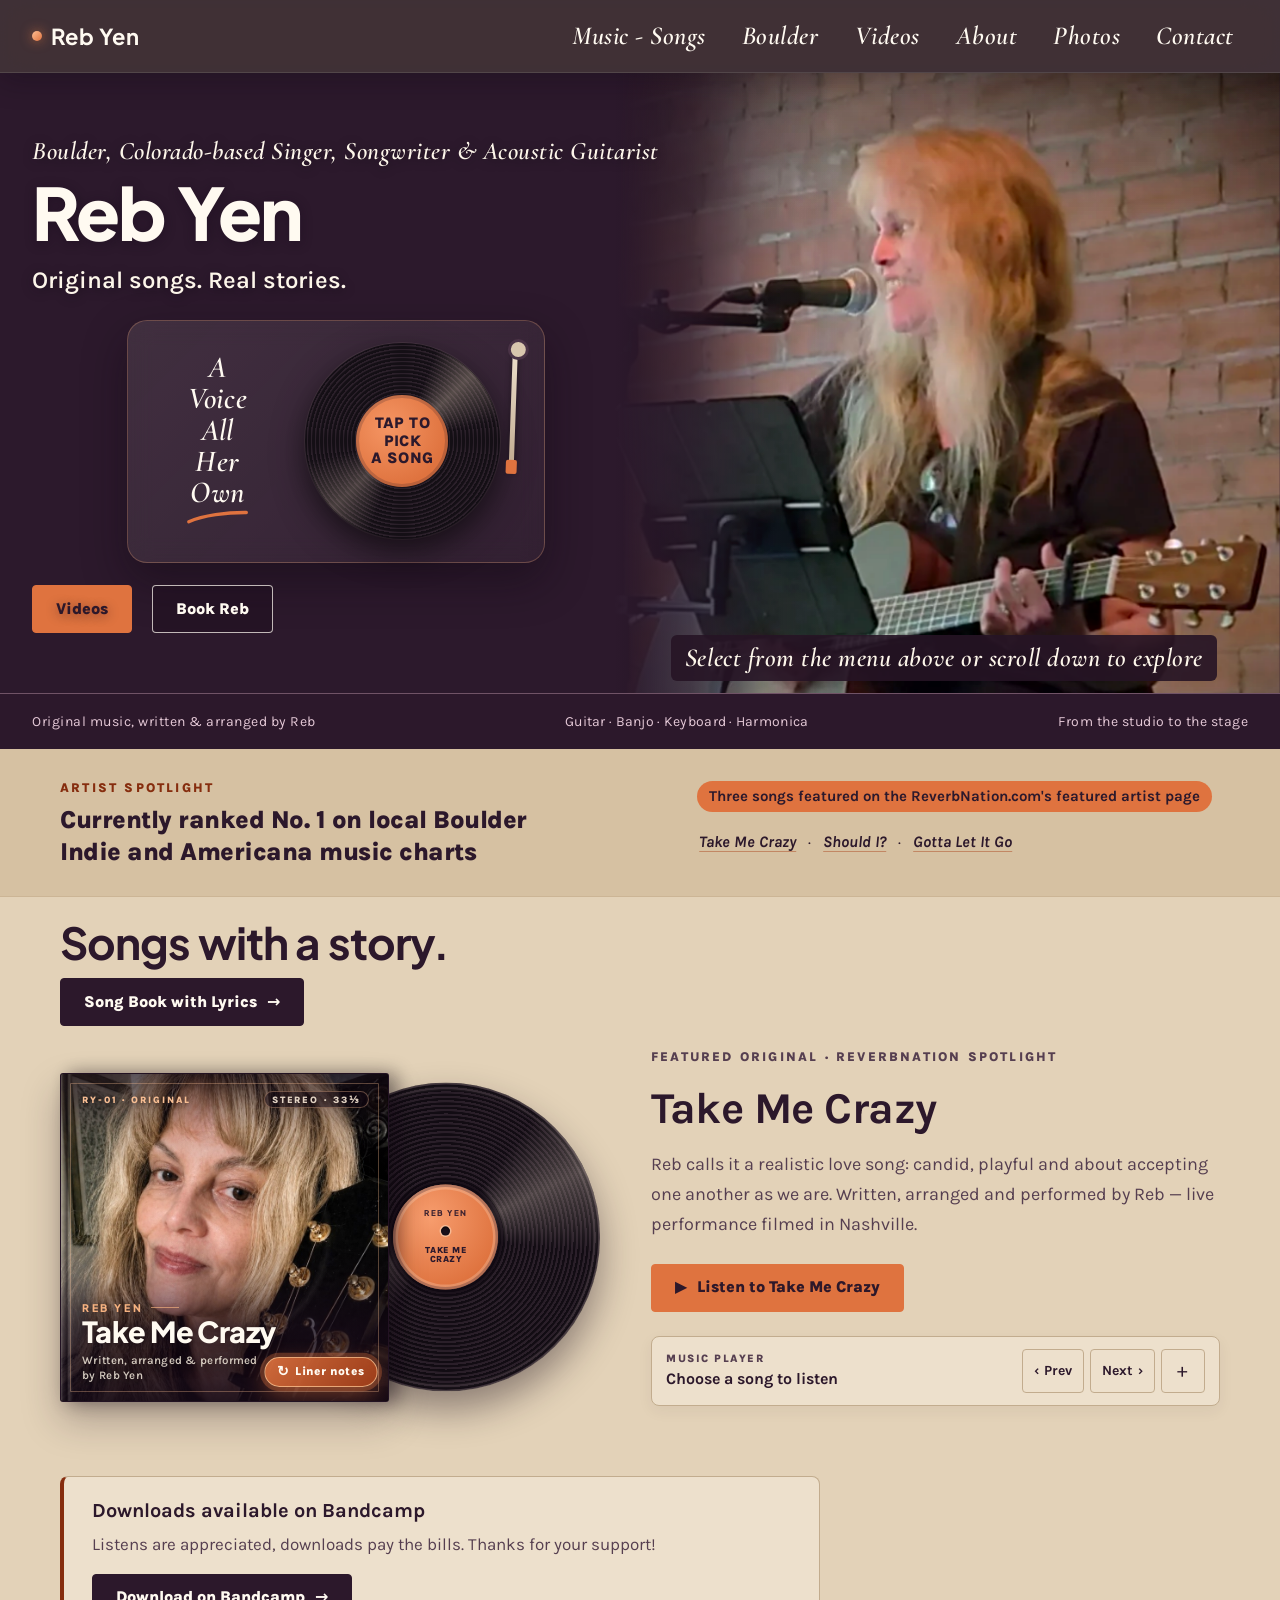
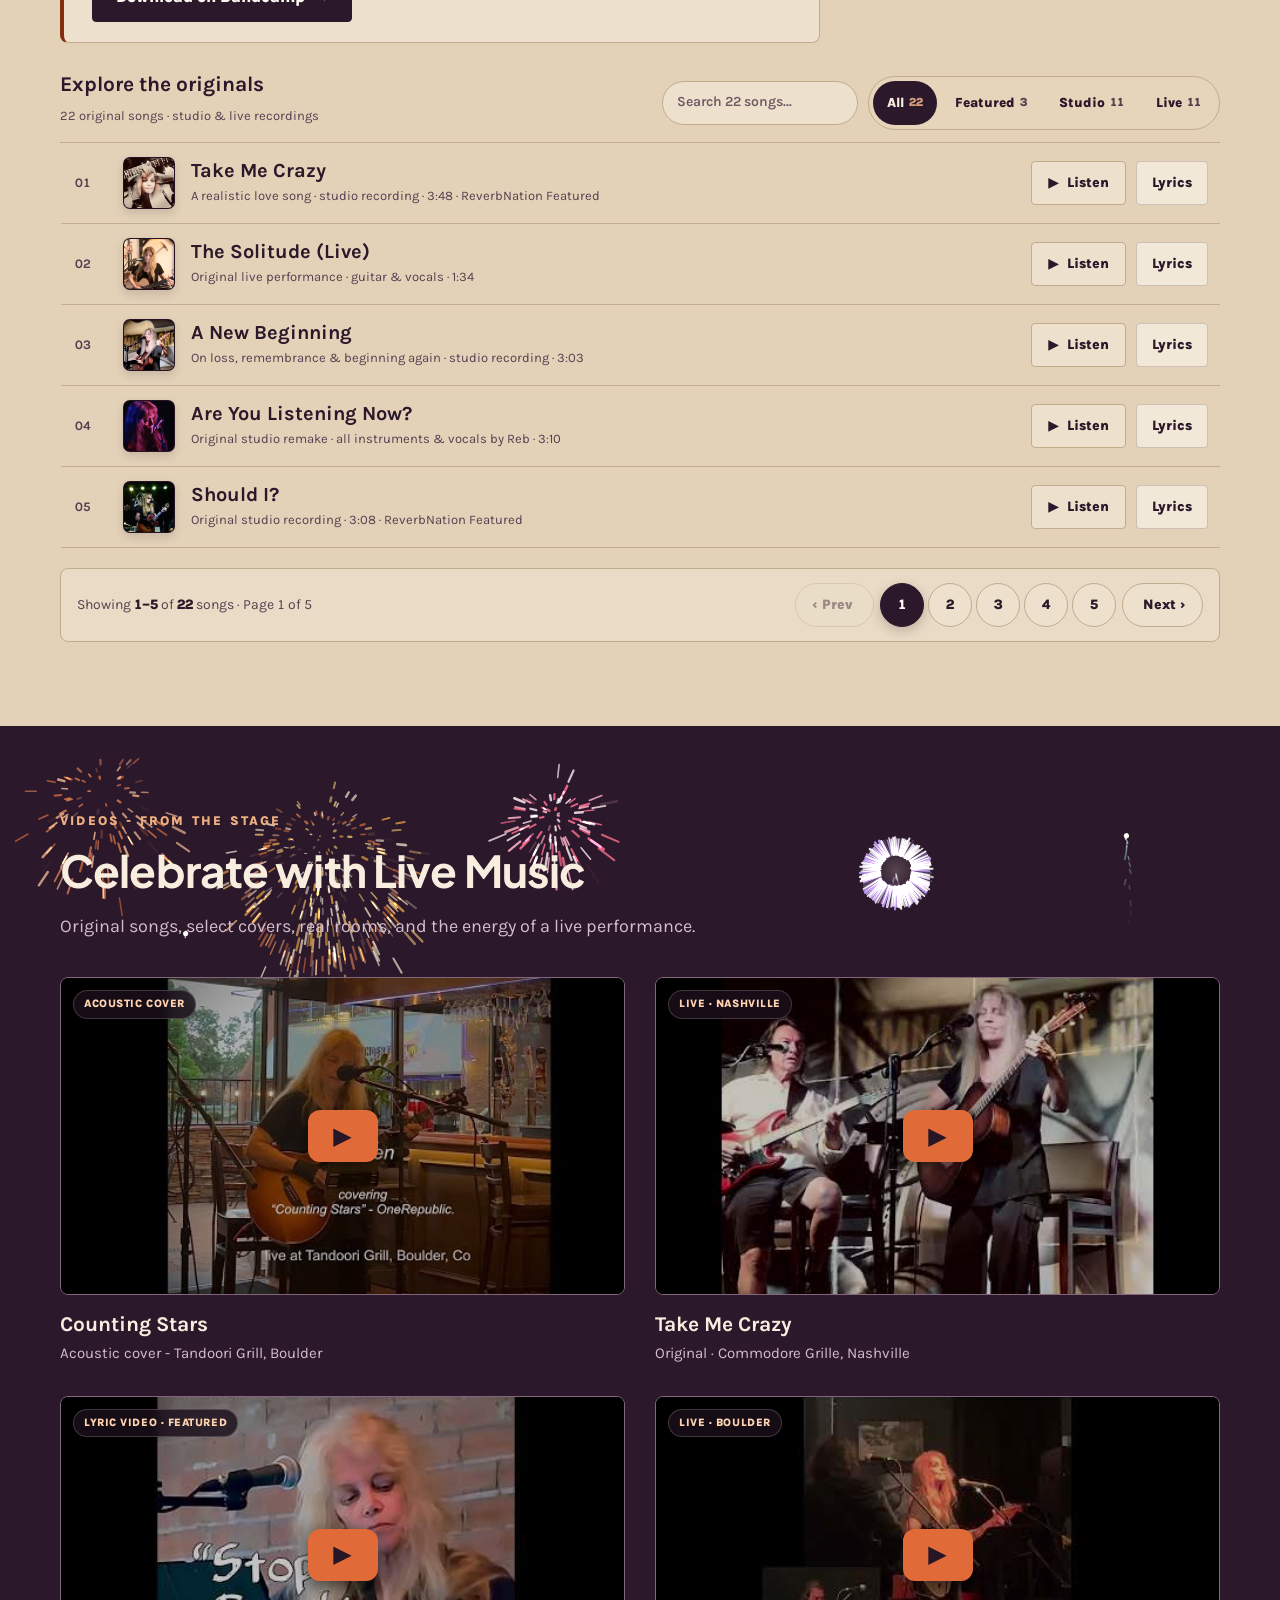
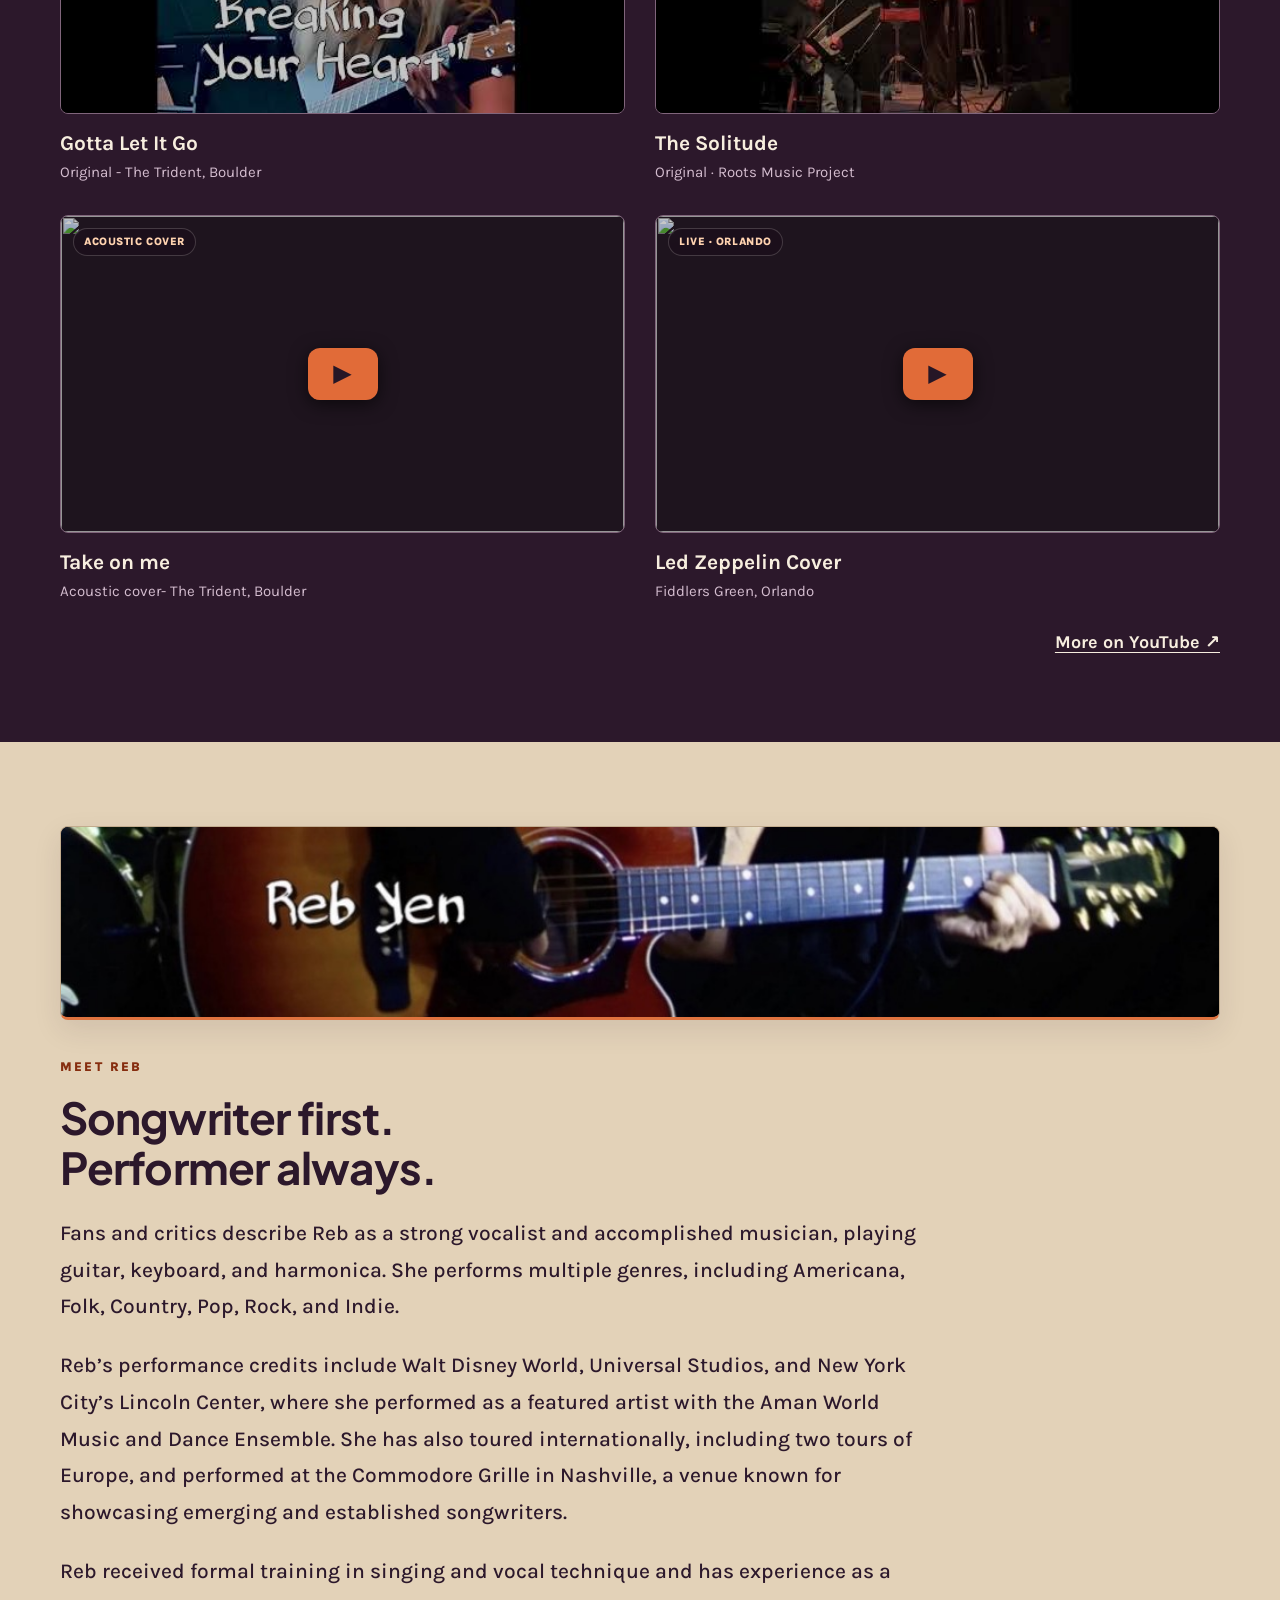
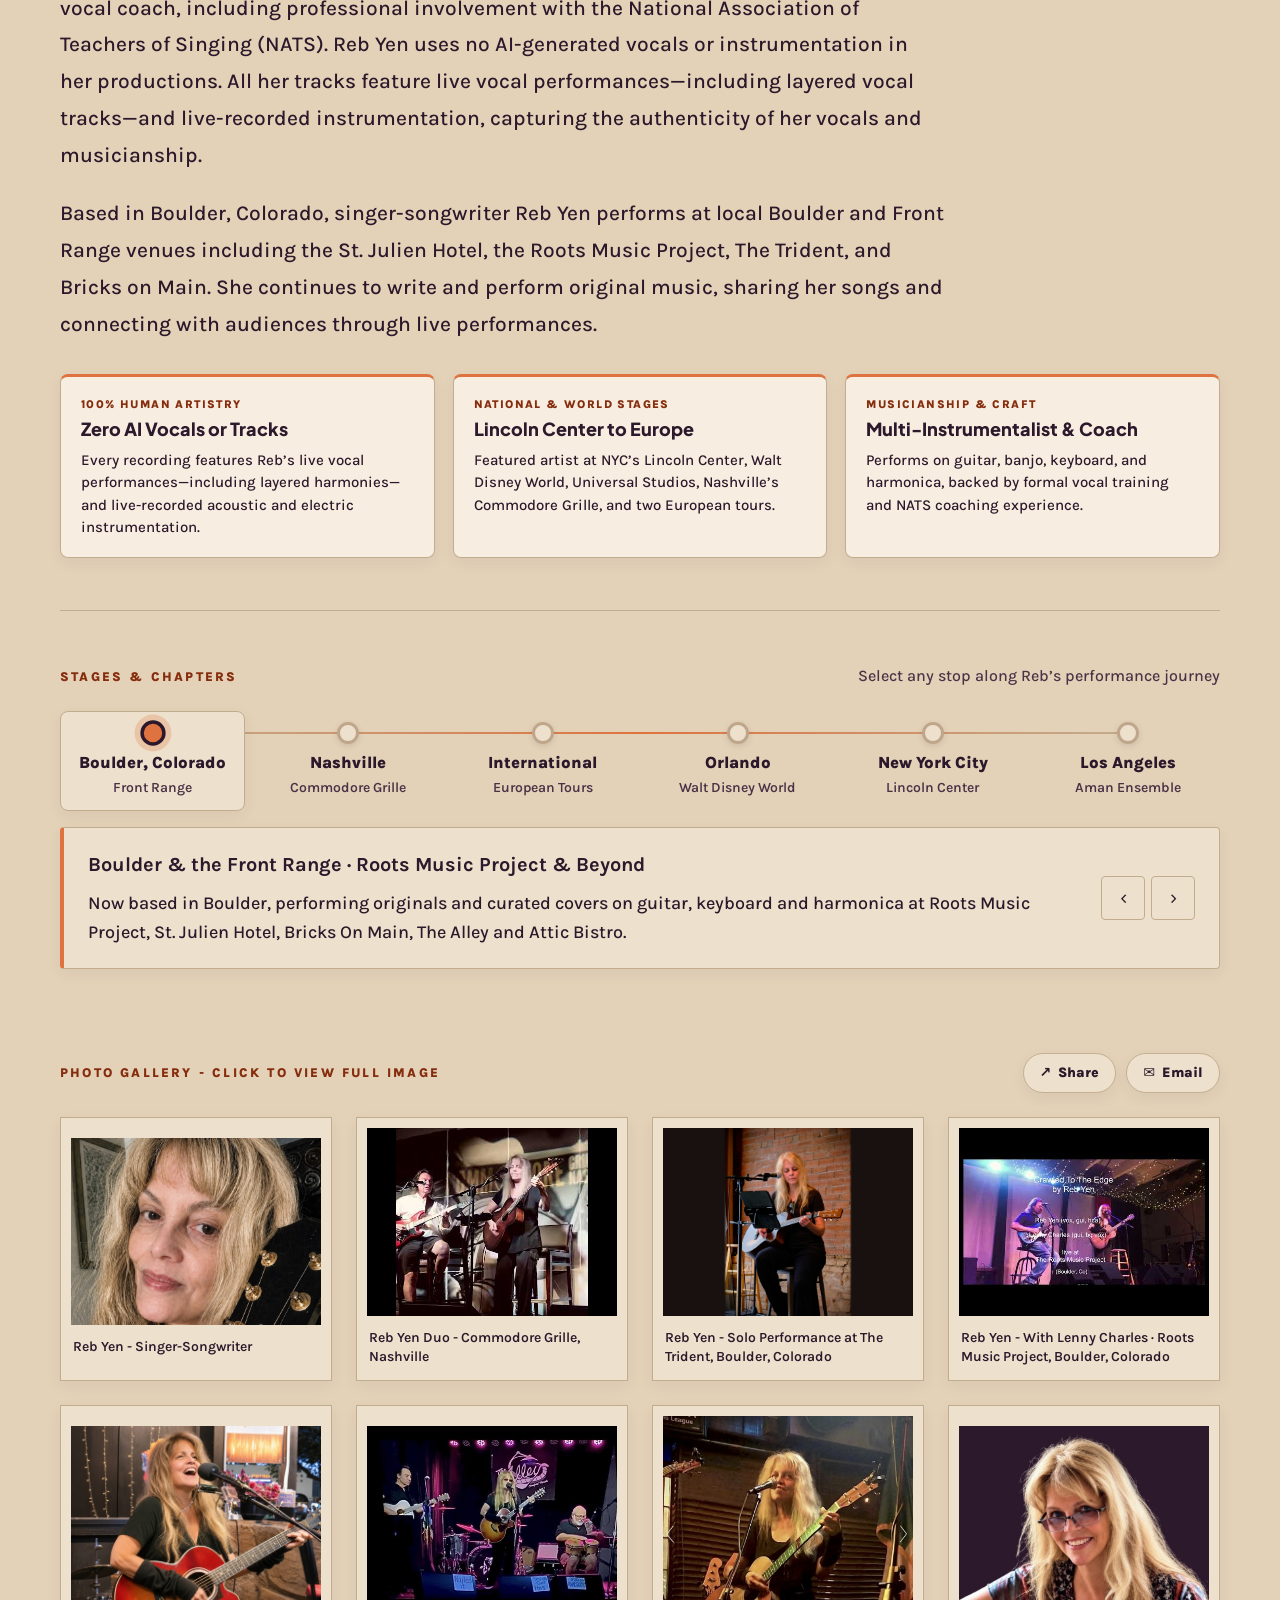
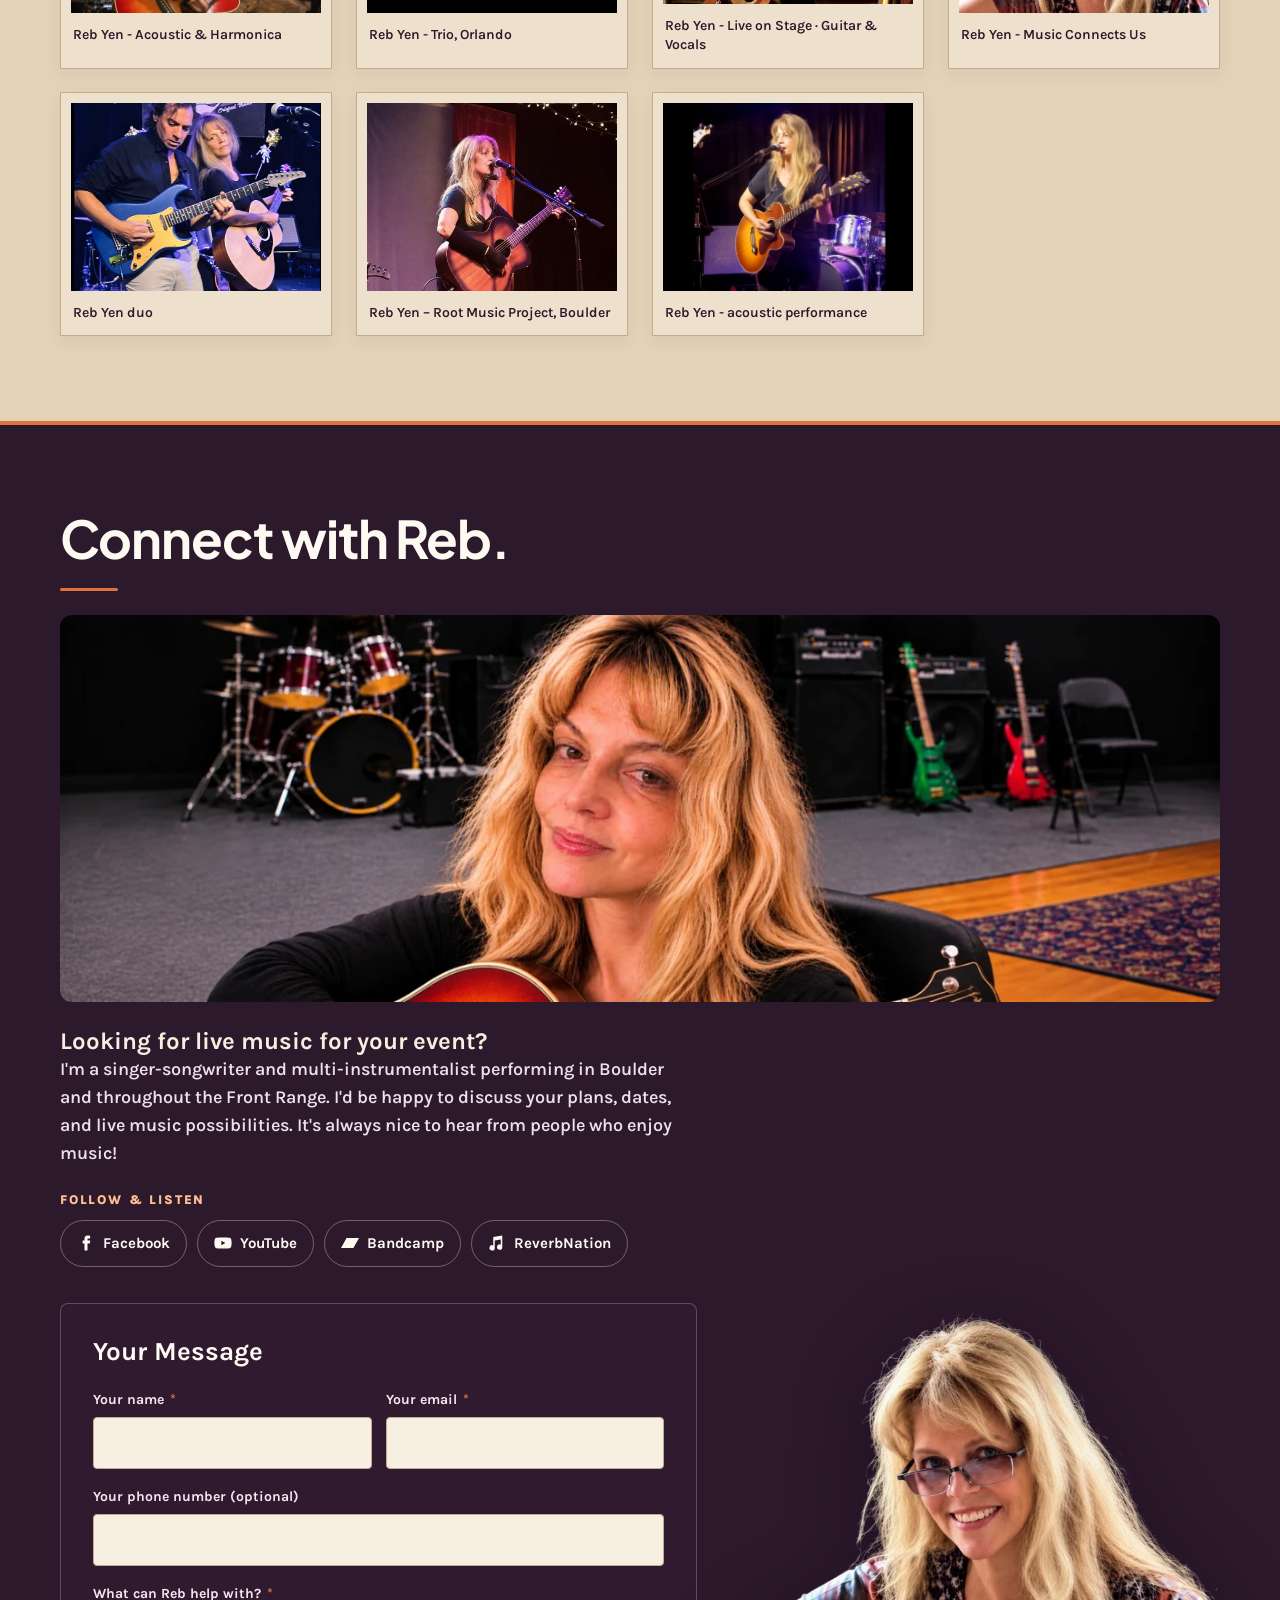
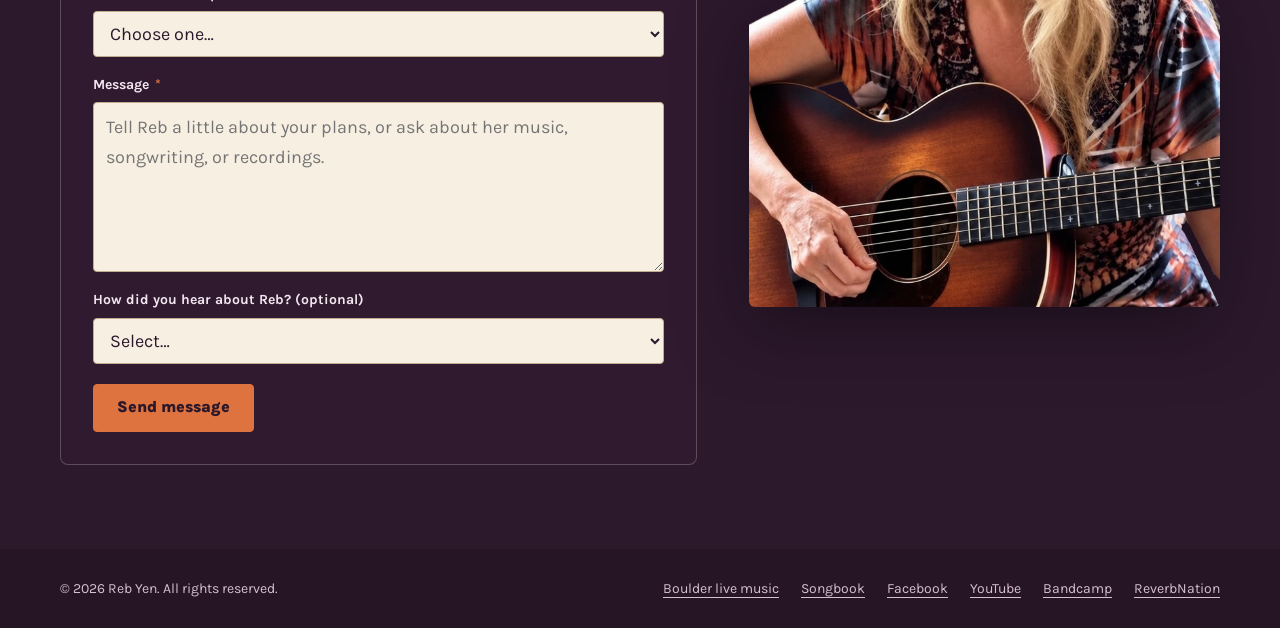
==== commit 5620cef0: "Videos heading: keep 'Live Music' cream throughout fireworks" ====
--- a/index.html
+++ b/index.html
@@ -71,8 +71,8 @@
   <link rel="preconnect" href="https://fonts.googleapis.com">
   <link rel="preconnect" href="https://fonts.gstatic.com" crossorigin>
   <link rel="stylesheet" href="https://fonts.googleapis.com/css2?family=Cormorant+Garamond:ital,wght@1,500;1,600;1,700&family=Karla:wght@400;500;600;700;800&family=Plus+Jakarta+Sans:wght@600;700;800&display=swap">
-  <link rel="stylesheet" href="styles.css?v=20261110cream">
-  <script defer src="site.js?v=20261110cream"></script>
+  <link rel="stylesheet" href="styles.css?v=20261110allcream">
+  <script defer src="site.js?v=20261110allcream"></script>
   <script type="application/ld+json">
   {
     "@context": "https://schema.org",
--- a/styles.css
+++ b/styles.css
@@ -6868,10 +6868,6 @@
 .fx-word { display: inline-block; white-space: nowrap; }
 .fx-ch { display: inline-block; will-change: transform, opacity; }
 .fx-pending .fx-ch { opacity: 0; }
-#video-title .title-hot,
-#video-title .fx-ch.is-hot { color: var(--orange-hover); }
-#video-title .title-hot { transition: color 1.4s ease 0.4s; }
-#video-title .title-hot.is-settled { color: inherit; }
 
 /* Hero: Book Reb button (jumps to the contact form) */
 .hero-book-btn {
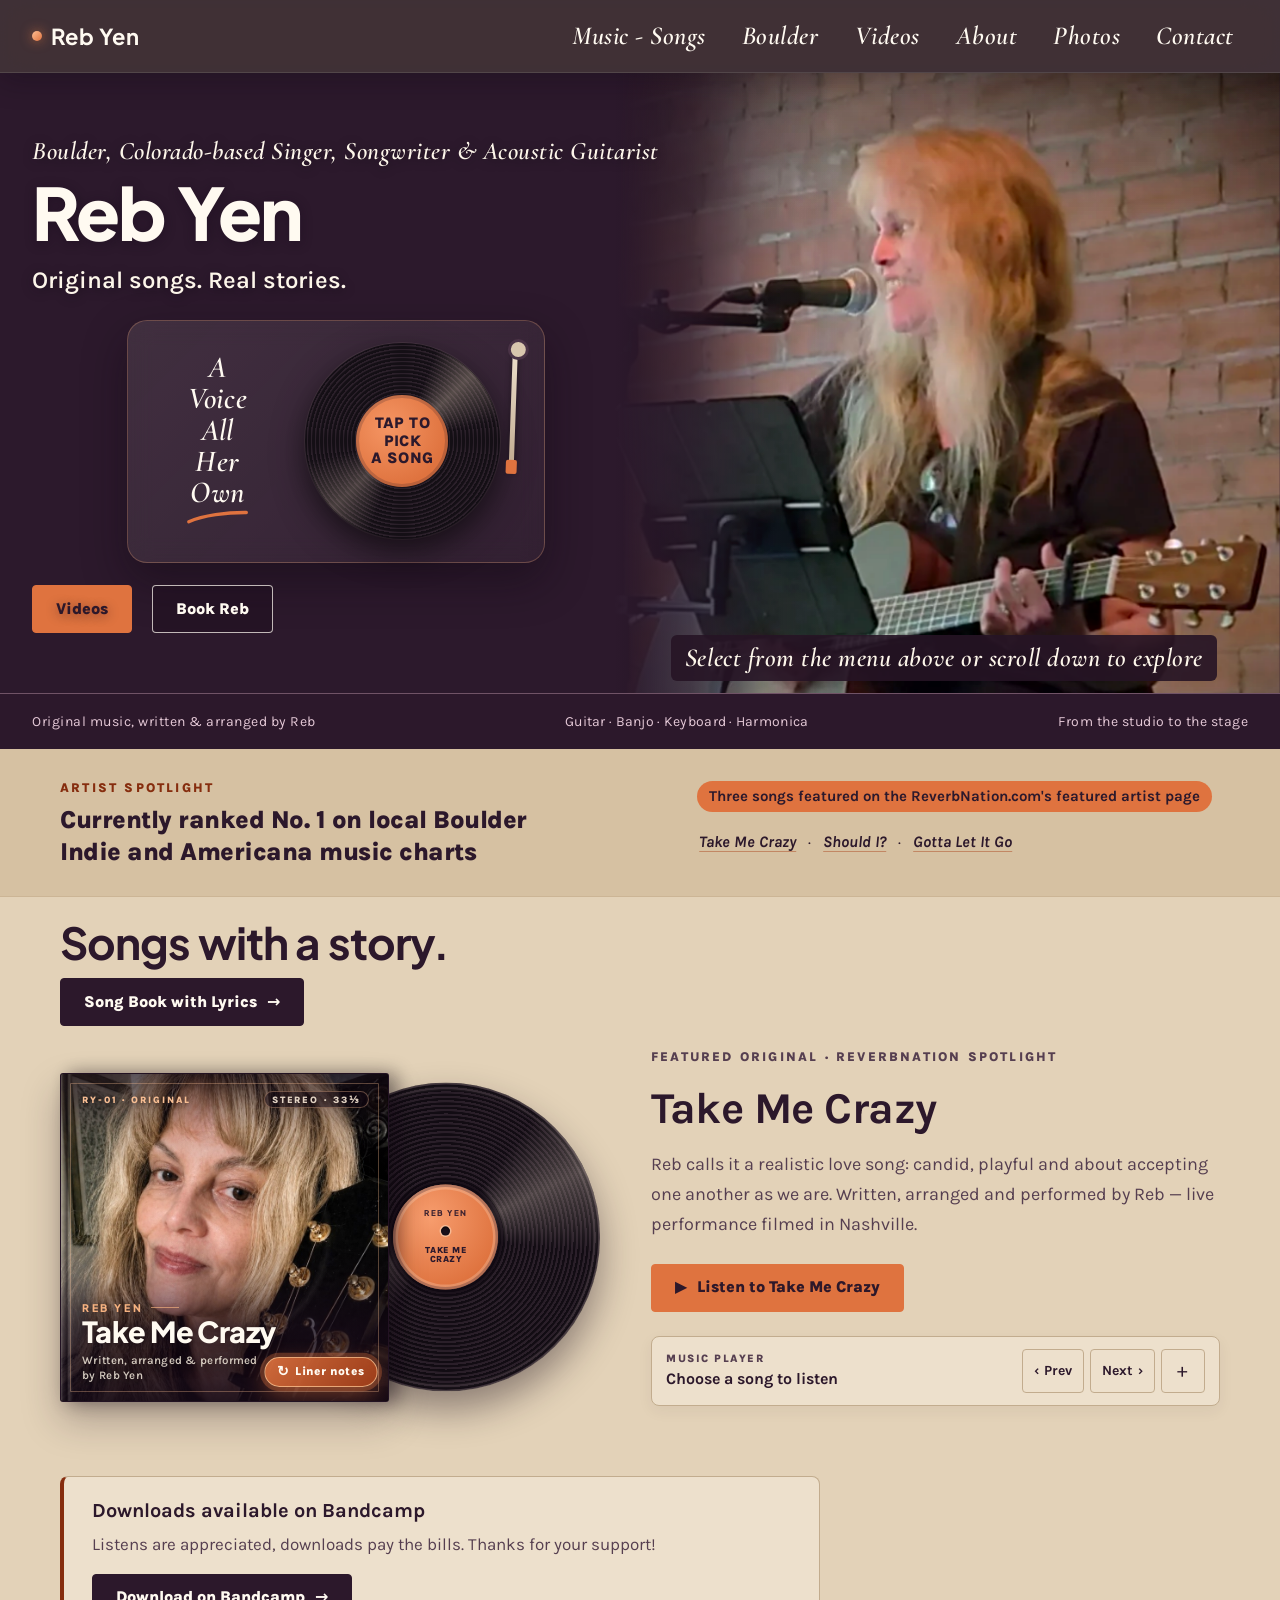
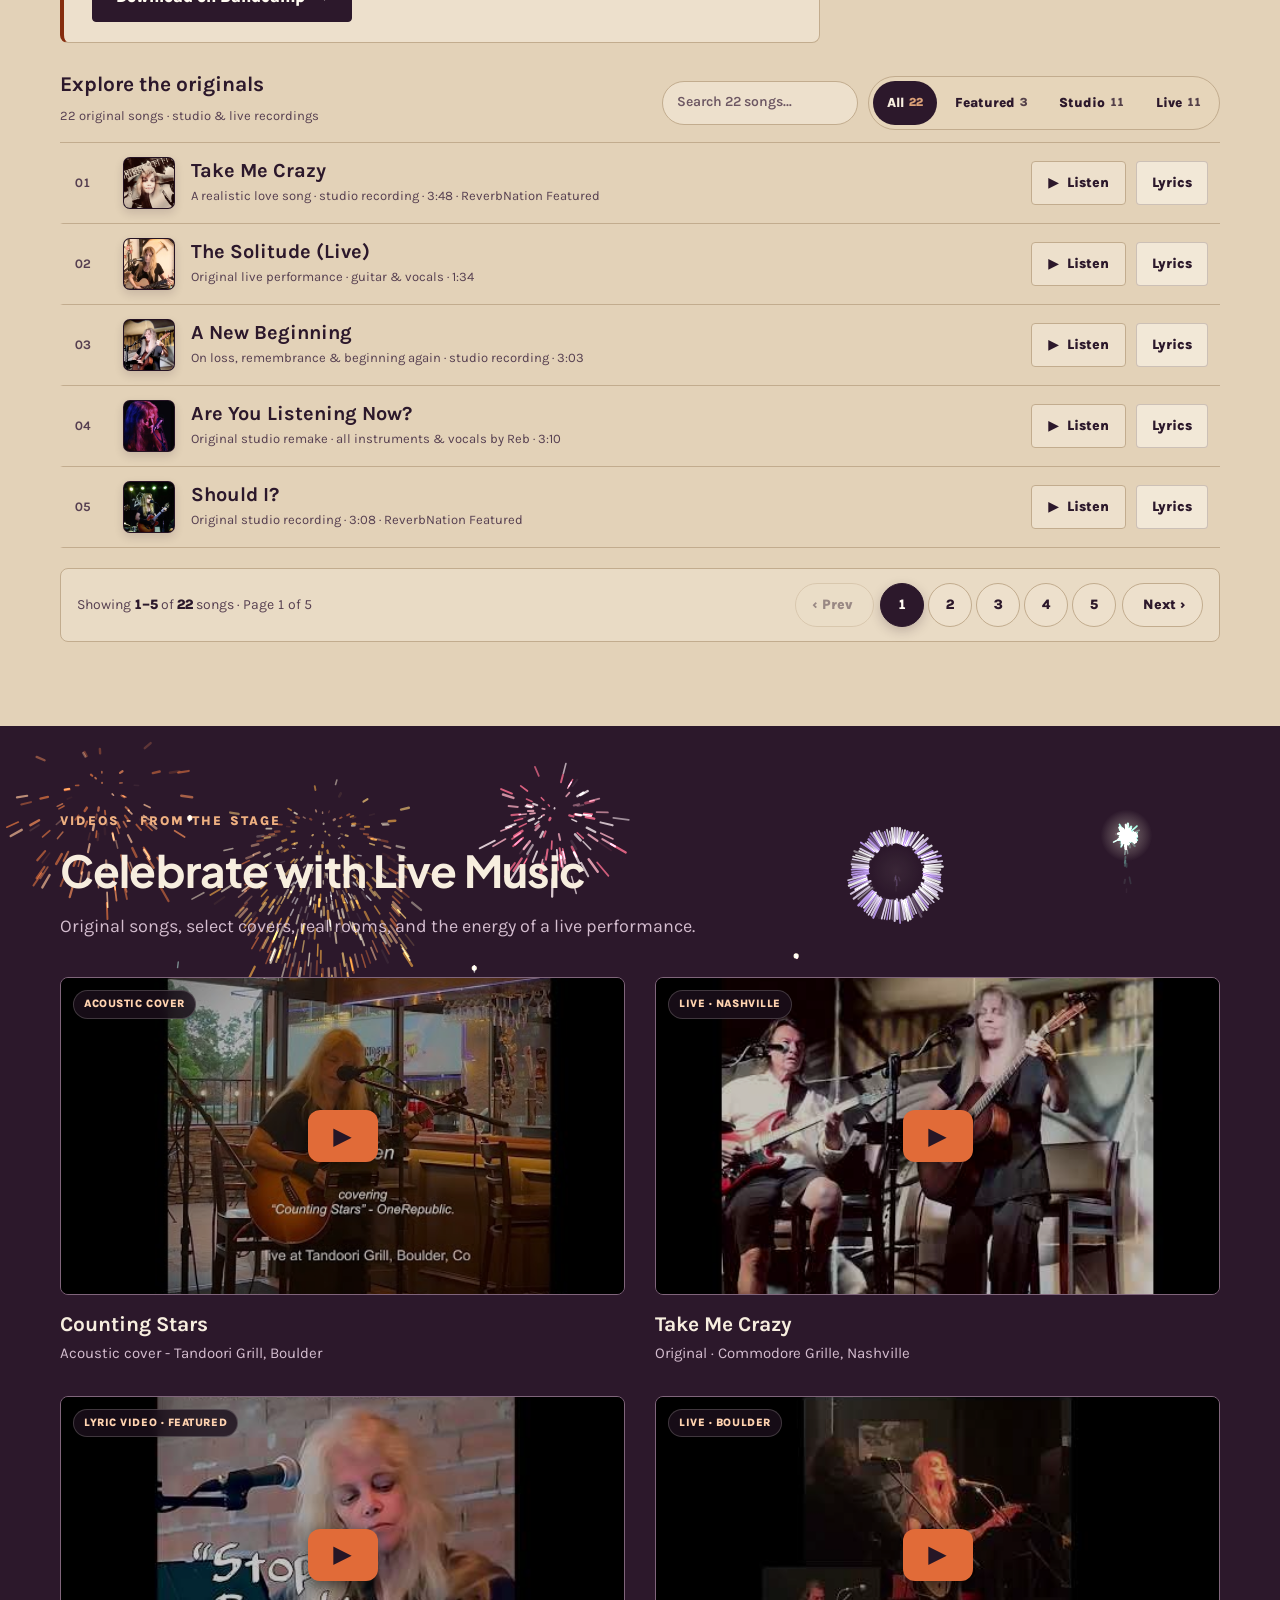
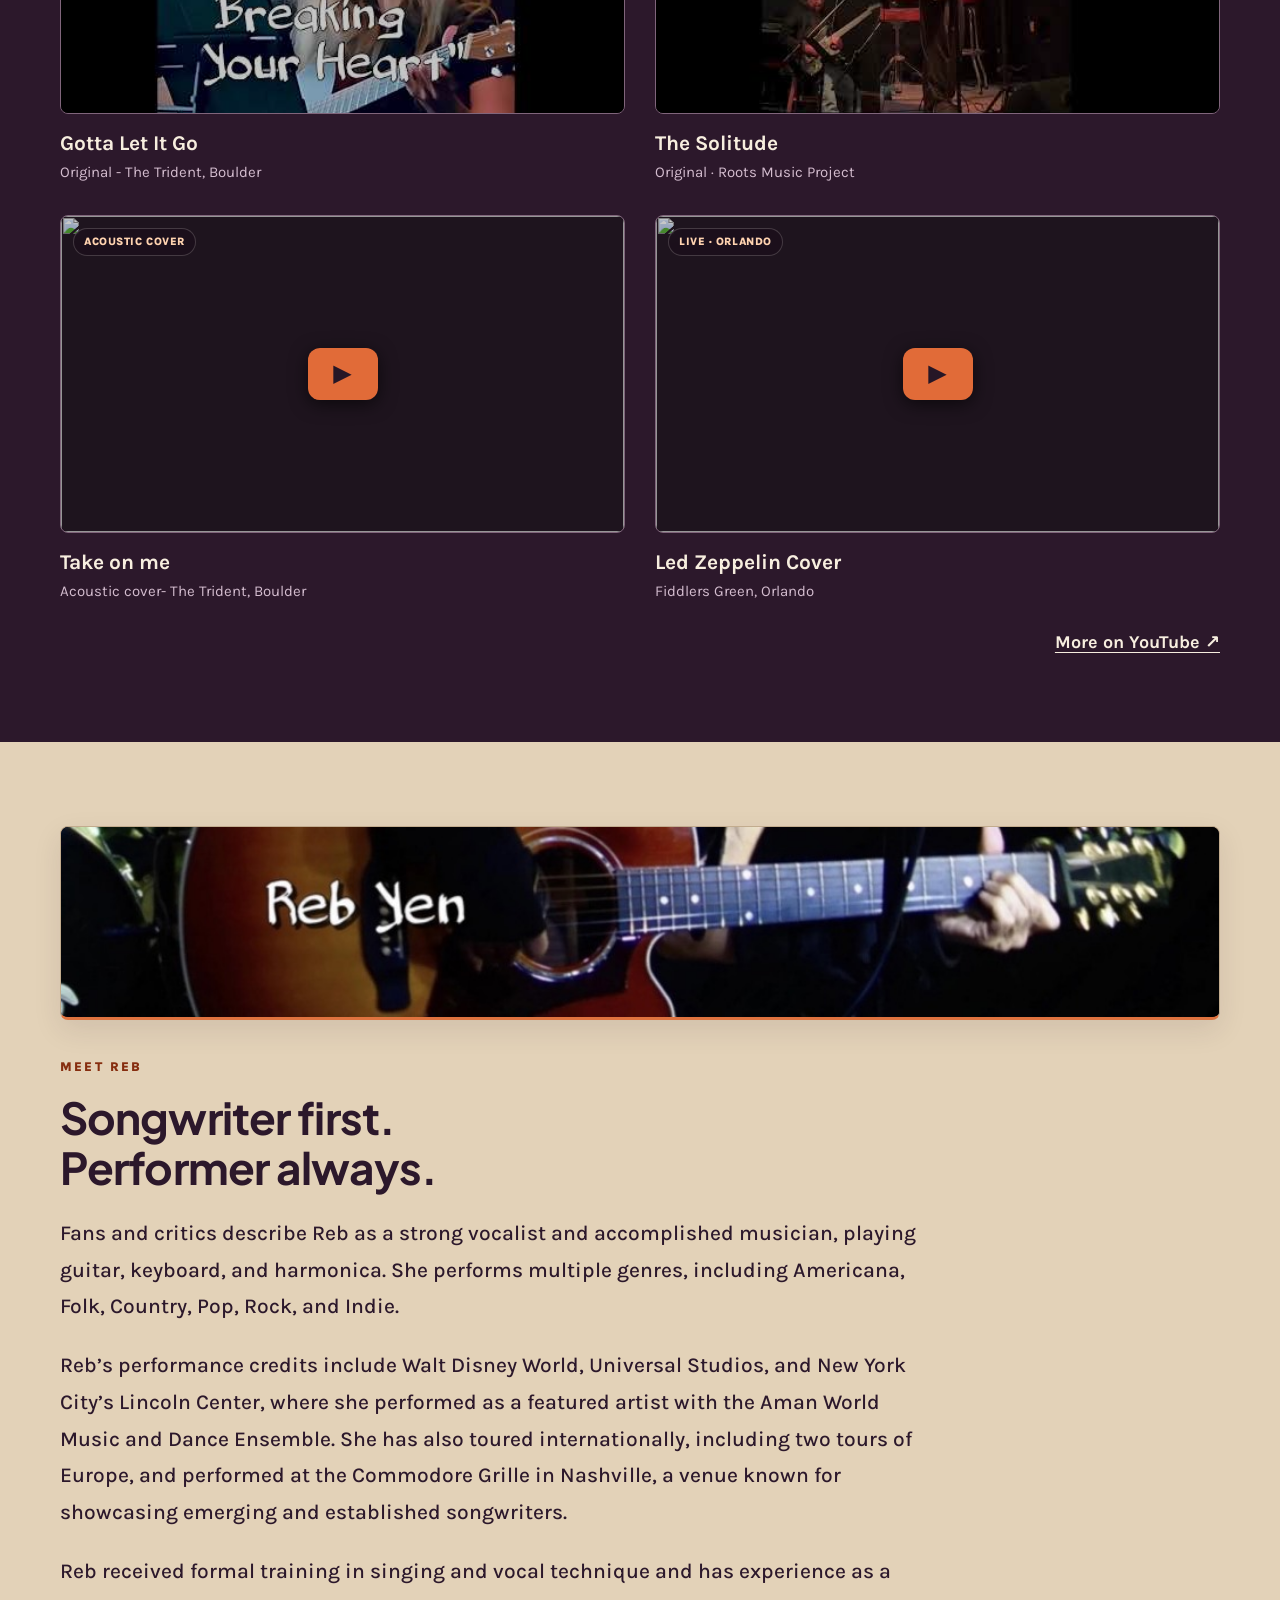
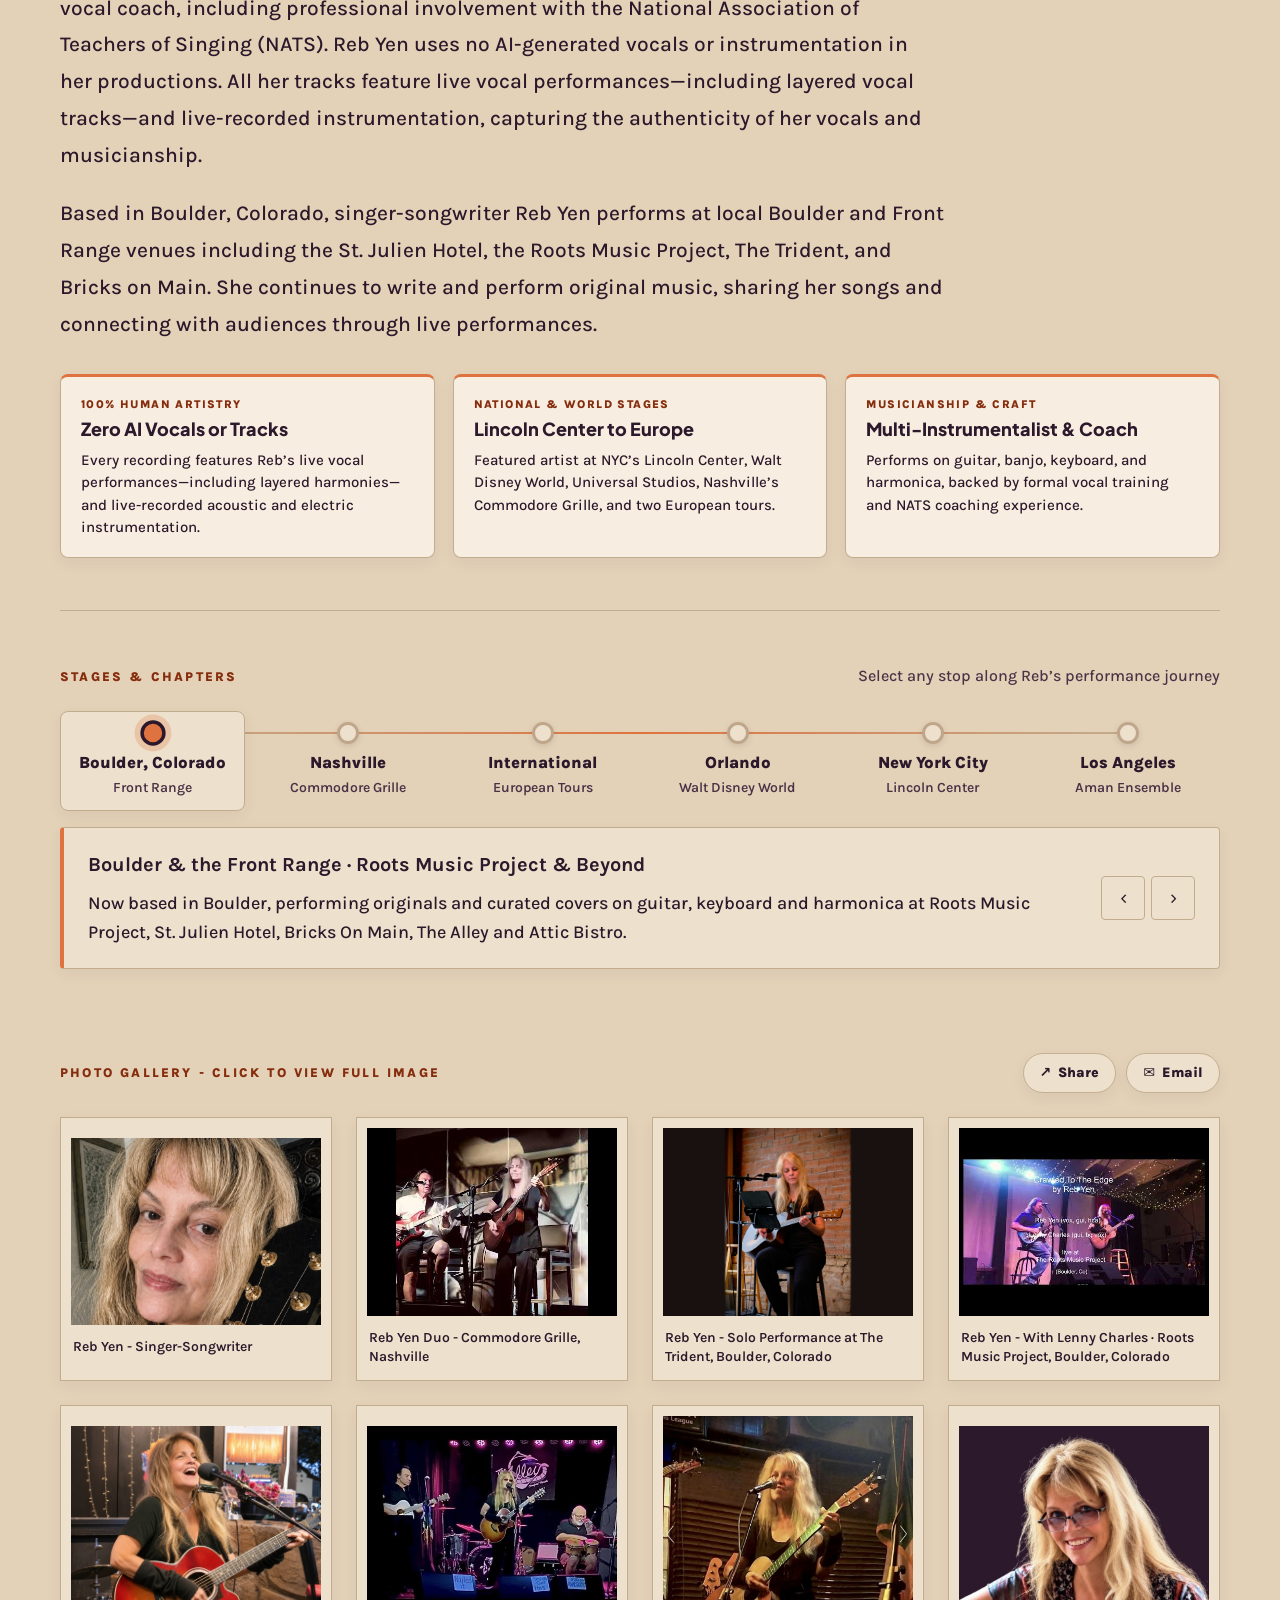
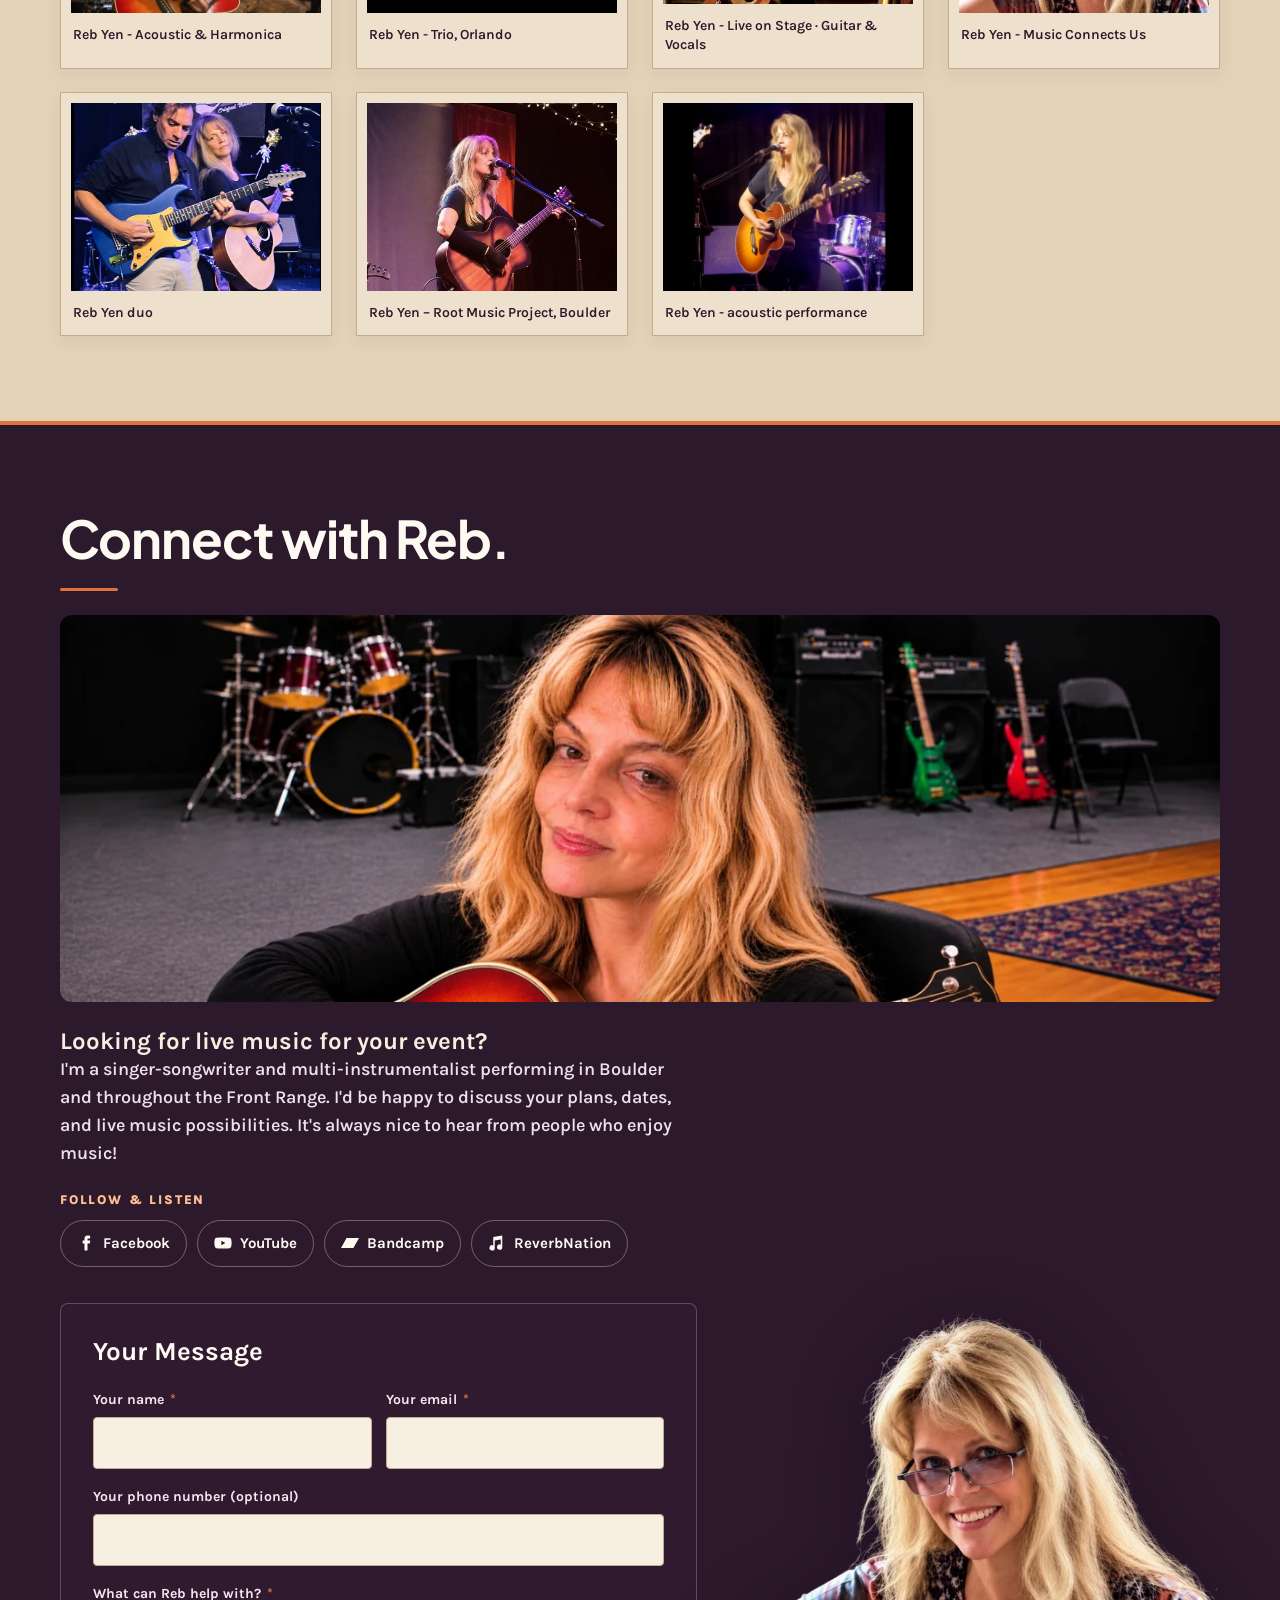
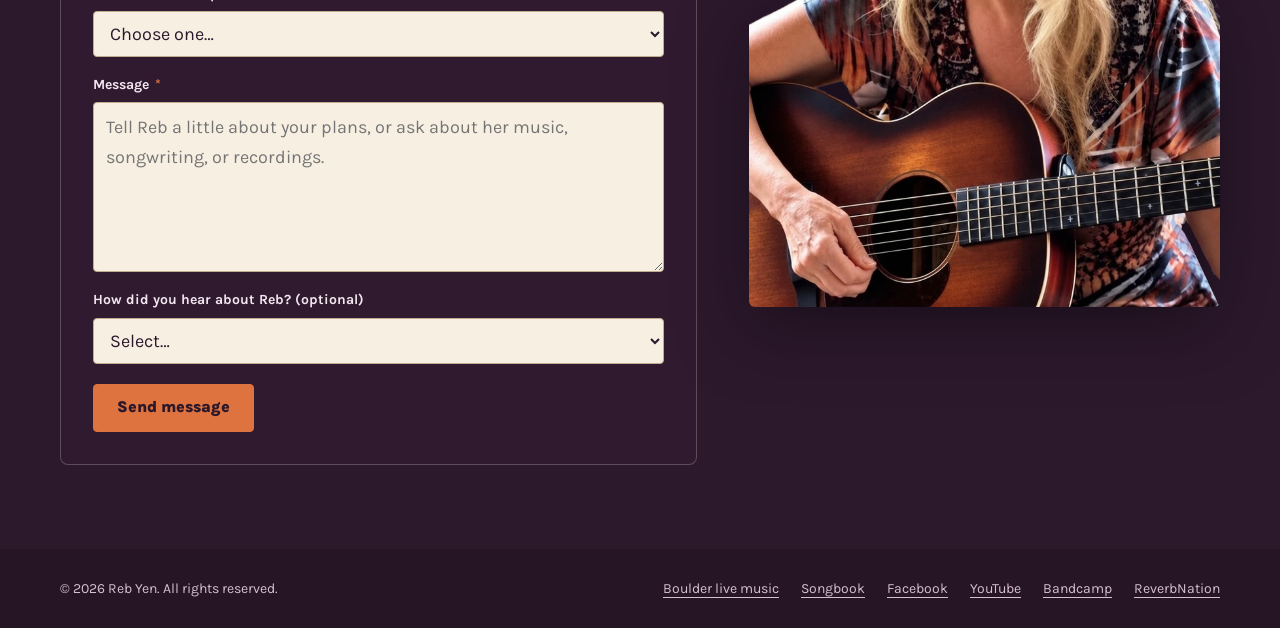
==== commit 0a6fe03f: "Mobile: display all 6 videos automatically without toggle" ====
--- a/index.html
+++ b/index.html
@@ -71,8 +71,8 @@
   <link rel="preconnect" href="https://fonts.googleapis.com">
   <link rel="preconnect" href="https://fonts.gstatic.com" crossorigin>
   <link rel="stylesheet" href="https://fonts.googleapis.com/css2?family=Cormorant+Garamond:ital,wght@1,500;1,600;1,700&family=Karla:wght@400;500;600;700;800&family=Plus+Jakarta+Sans:wght@600;700;800&display=swap">
-  <link rel="stylesheet" href="styles.css?v=20261110allcream">
-  <script defer src="site.js?v=20261110allcream"></script>
+  <link rel="stylesheet" href="styles.css?v=20261111videos">
+  <script defer src="site.js?v=20261111videos"></script>
   <script type="application/ld+json">
   {
     "@context": "https://schema.org",
@@ -861,7 +861,6 @@
             <p>Fiddlers Green, Orlando</p>
           </article>
         </div>
-        <button type="button" class="button video-more-toggle" id="video-more-toggle" aria-expanded="false" aria-controls="video-grid">Show 3 more videos</button>
         <p class="video-more">
           <a href="https://www.youtube.com/@RebYenMusic" target="_blank" rel="noopener noreferrer" class="text-link">More on YouTube ↗</a>
         </p>
--- a/styles.css
+++ b/styles.css
@@ -6725,8 +6725,7 @@
 .hero-instruments { letter-spacing: 0.02em; }
 .lp-rpm { cursor: default; }
 .page-step-text { margin: 0 4px; }
-.about-more-toggle,
-.video-more-toggle { display: none; }
+.about-more-toggle { display: none; }
 .catalog-head { margin-bottom: 12px; }
 #catalog-song-list { border-top: 1px solid var(--line); }
 
@@ -6770,15 +6769,8 @@
   .page-num-btn { min-width: 40px; width: 40px; height: 40px; padding: 0; }
   .page-step-btn { font-size: 22px; line-height: 1; }
 
-  /* Videos: first 3, rest on request */
+  /* Videos: show all 6 videos on mobile too */
   .video-grid { gap: 22px; }
-  .video-grid:not(.is-expanded) > .video:nth-child(n+4) { display: none; }
-  .video-more-toggle {
-    display: flex;
-    width: 100%;
-    justify-content: center;
-    margin-top: 22px;
-  }
 
   /* About: first paragraph, rest on request */
   .about-more { display: none; }
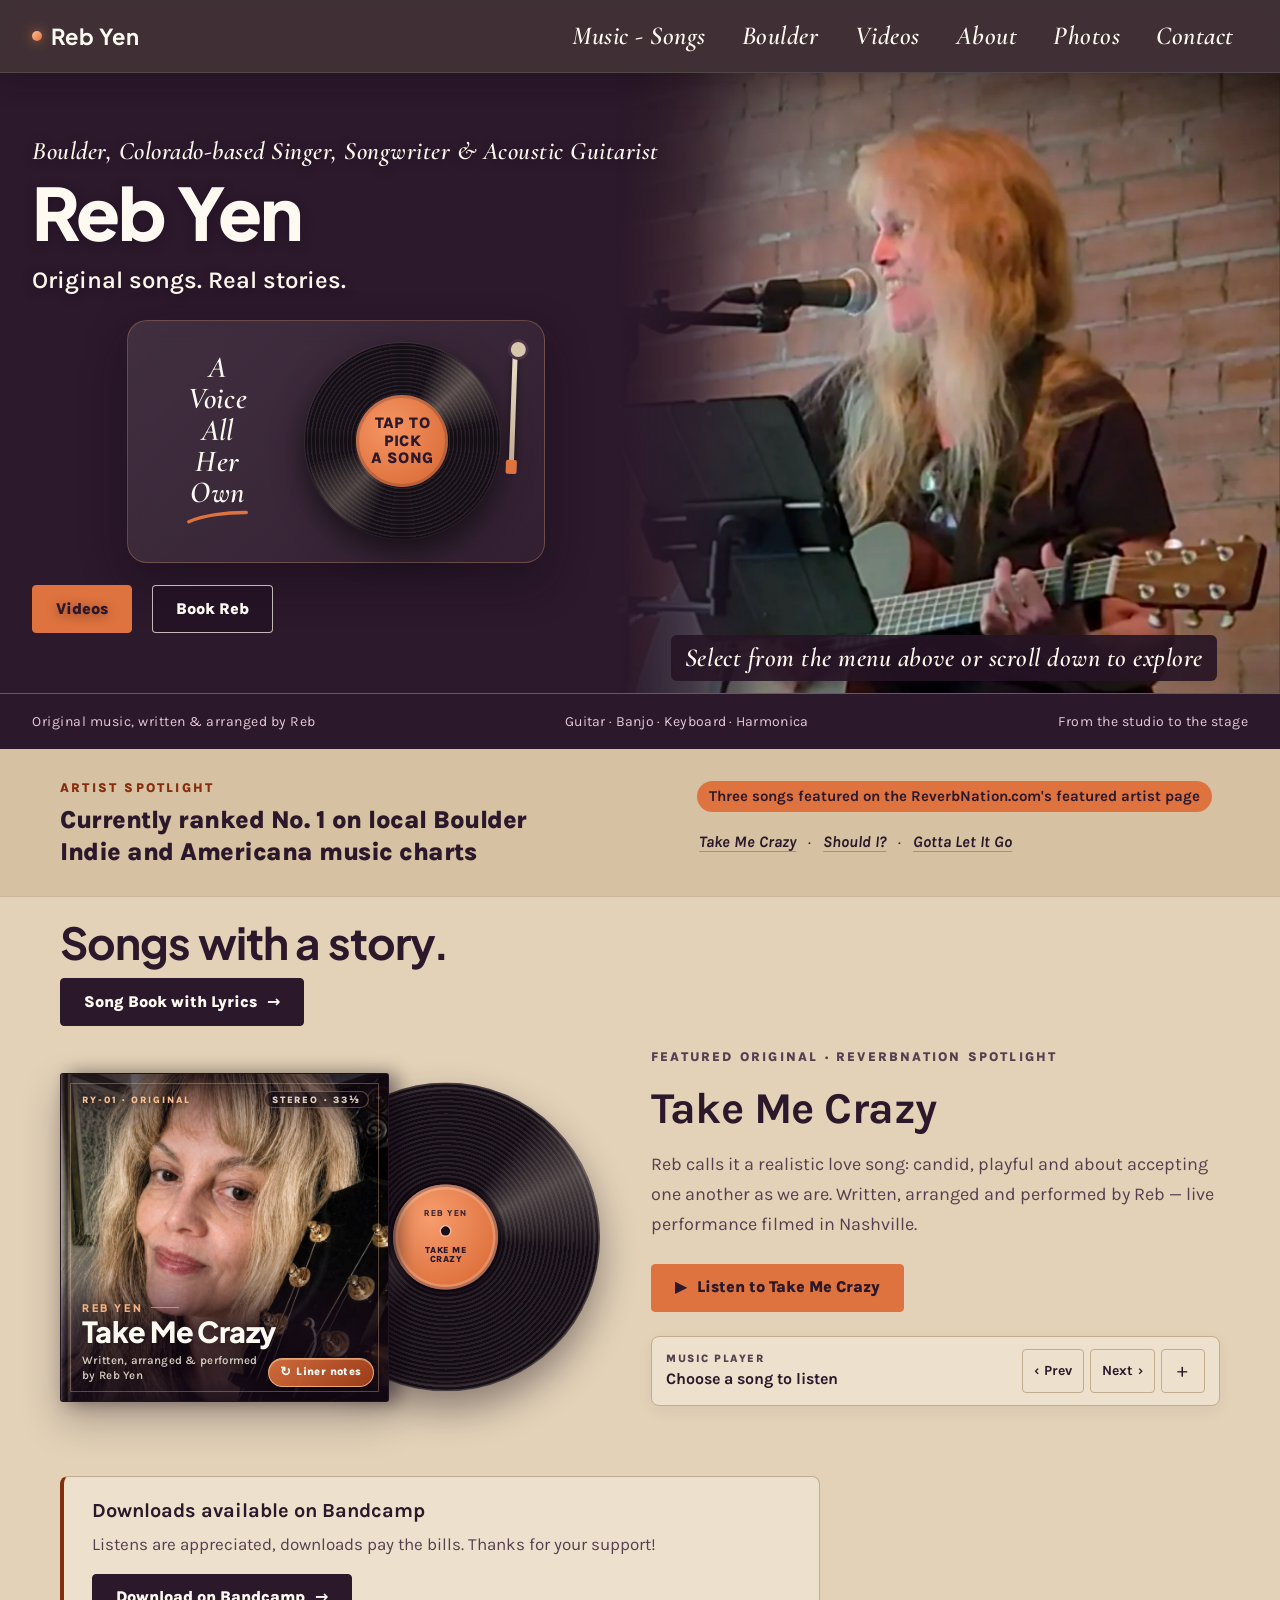
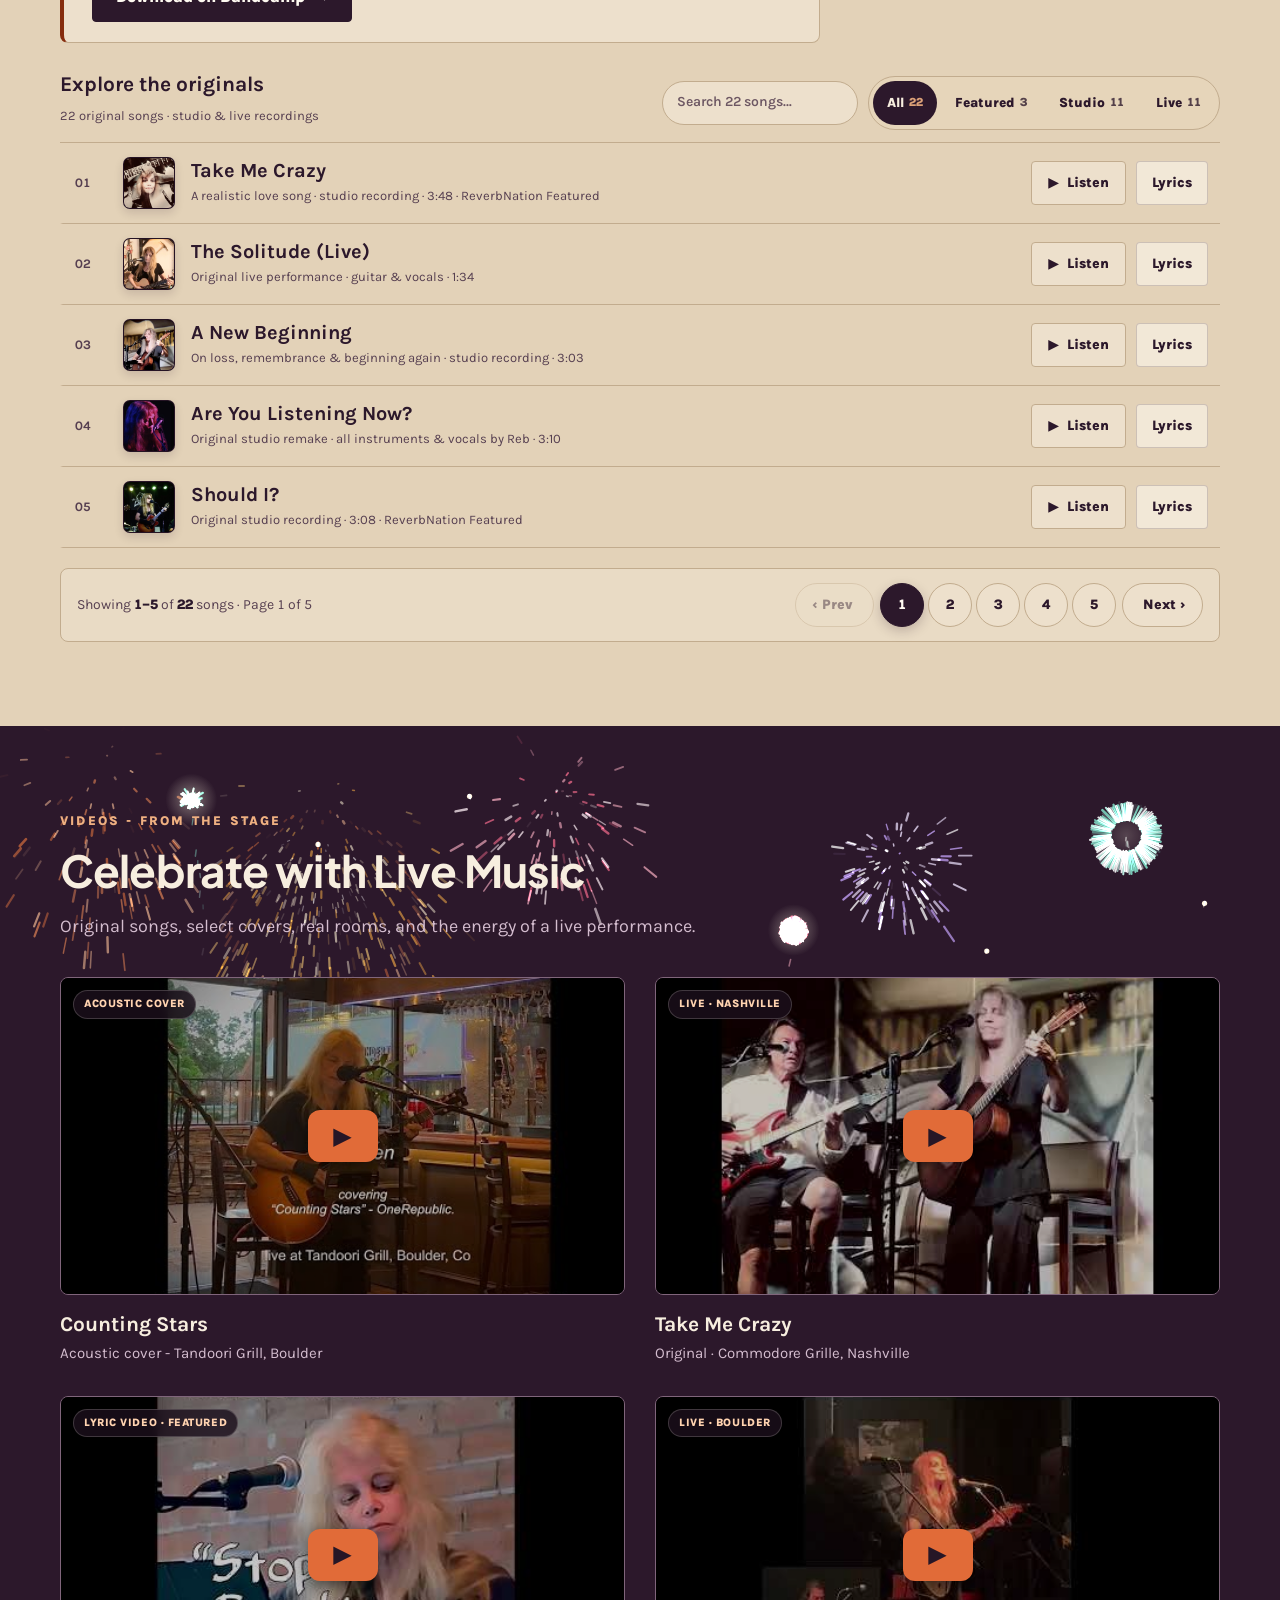
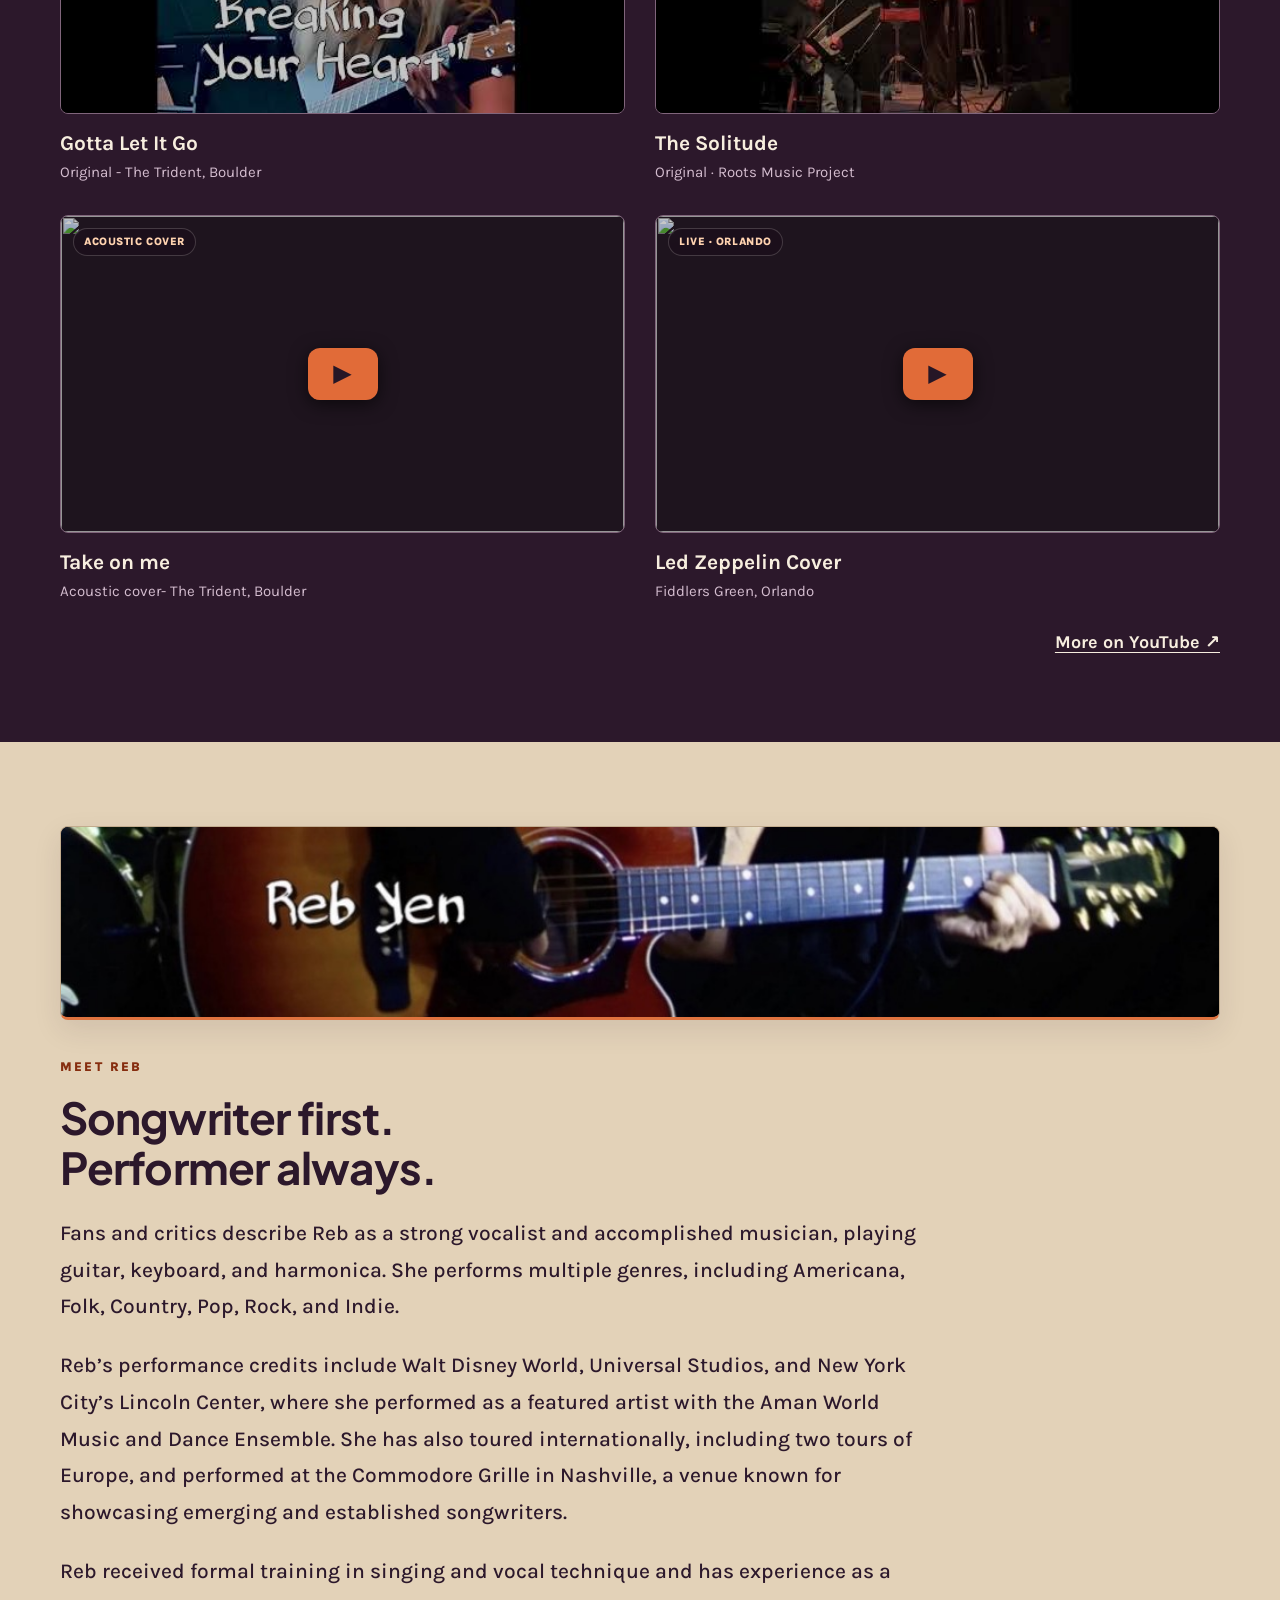
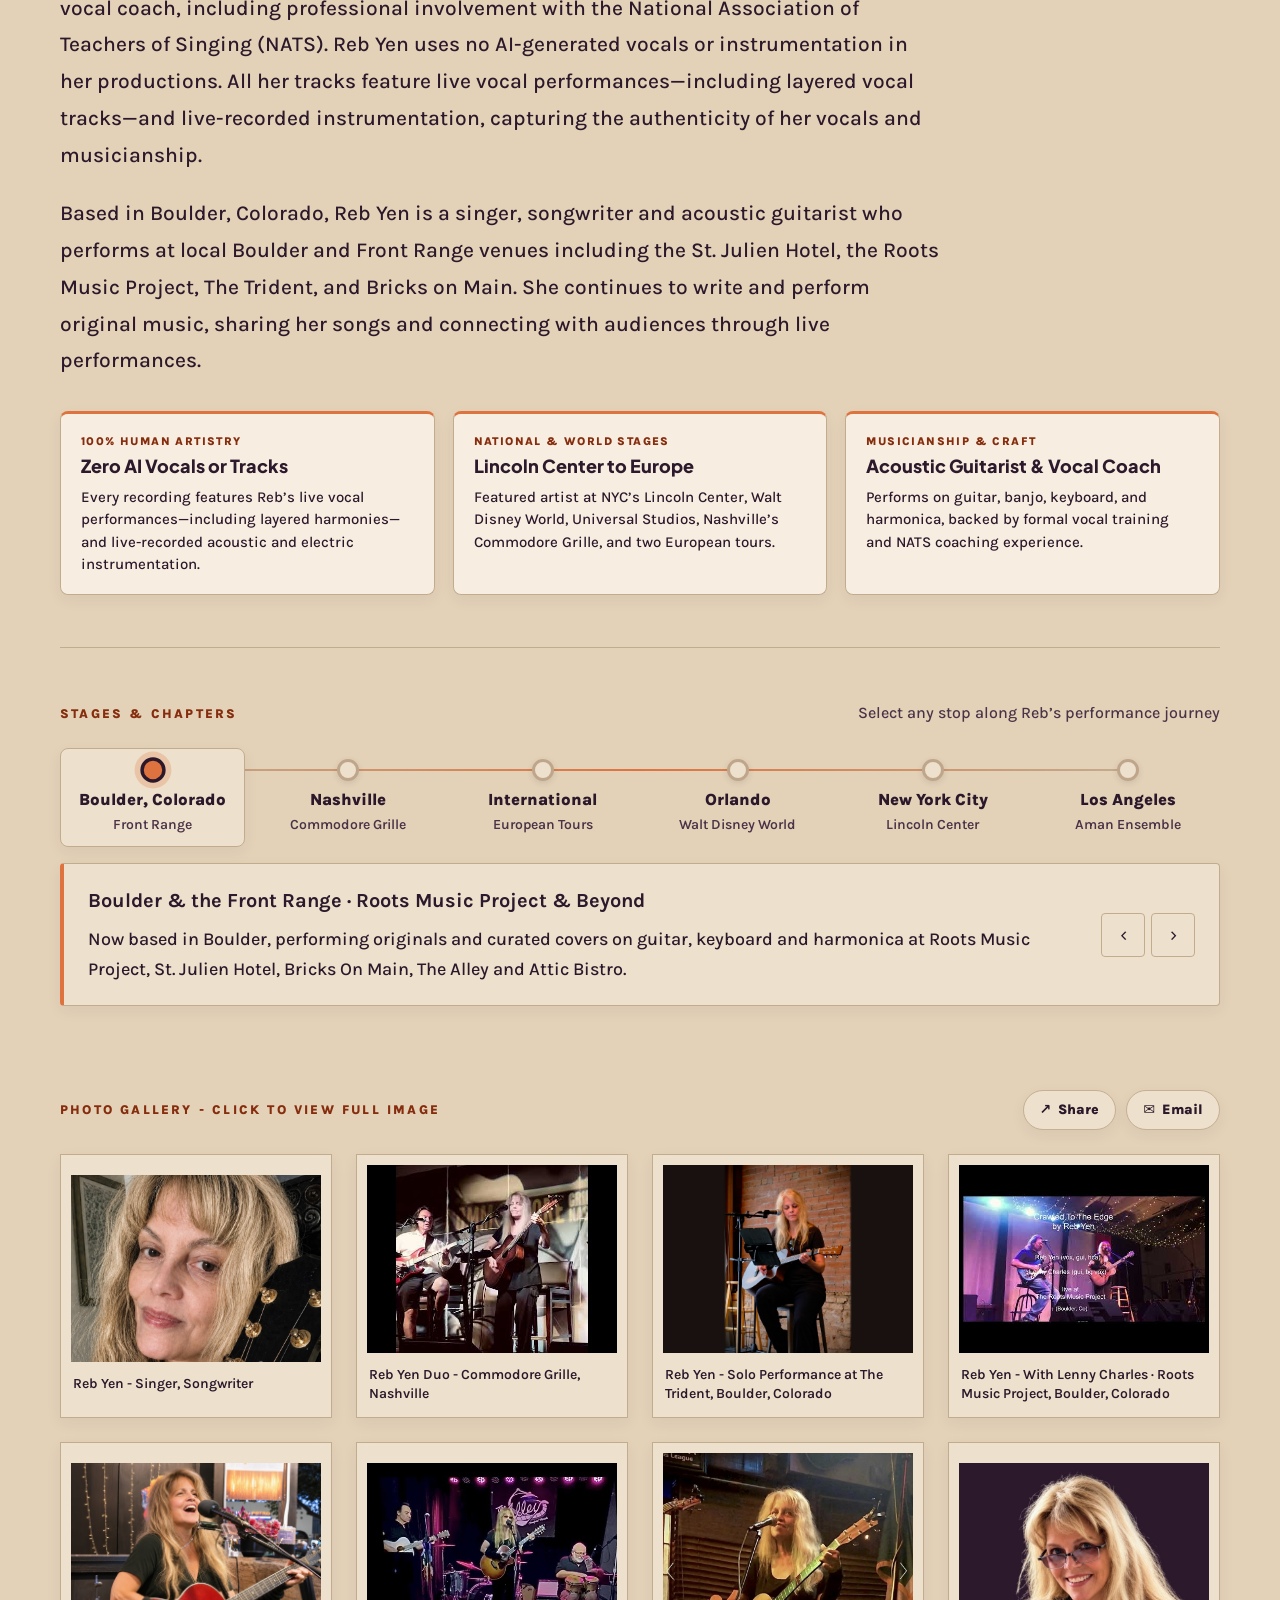
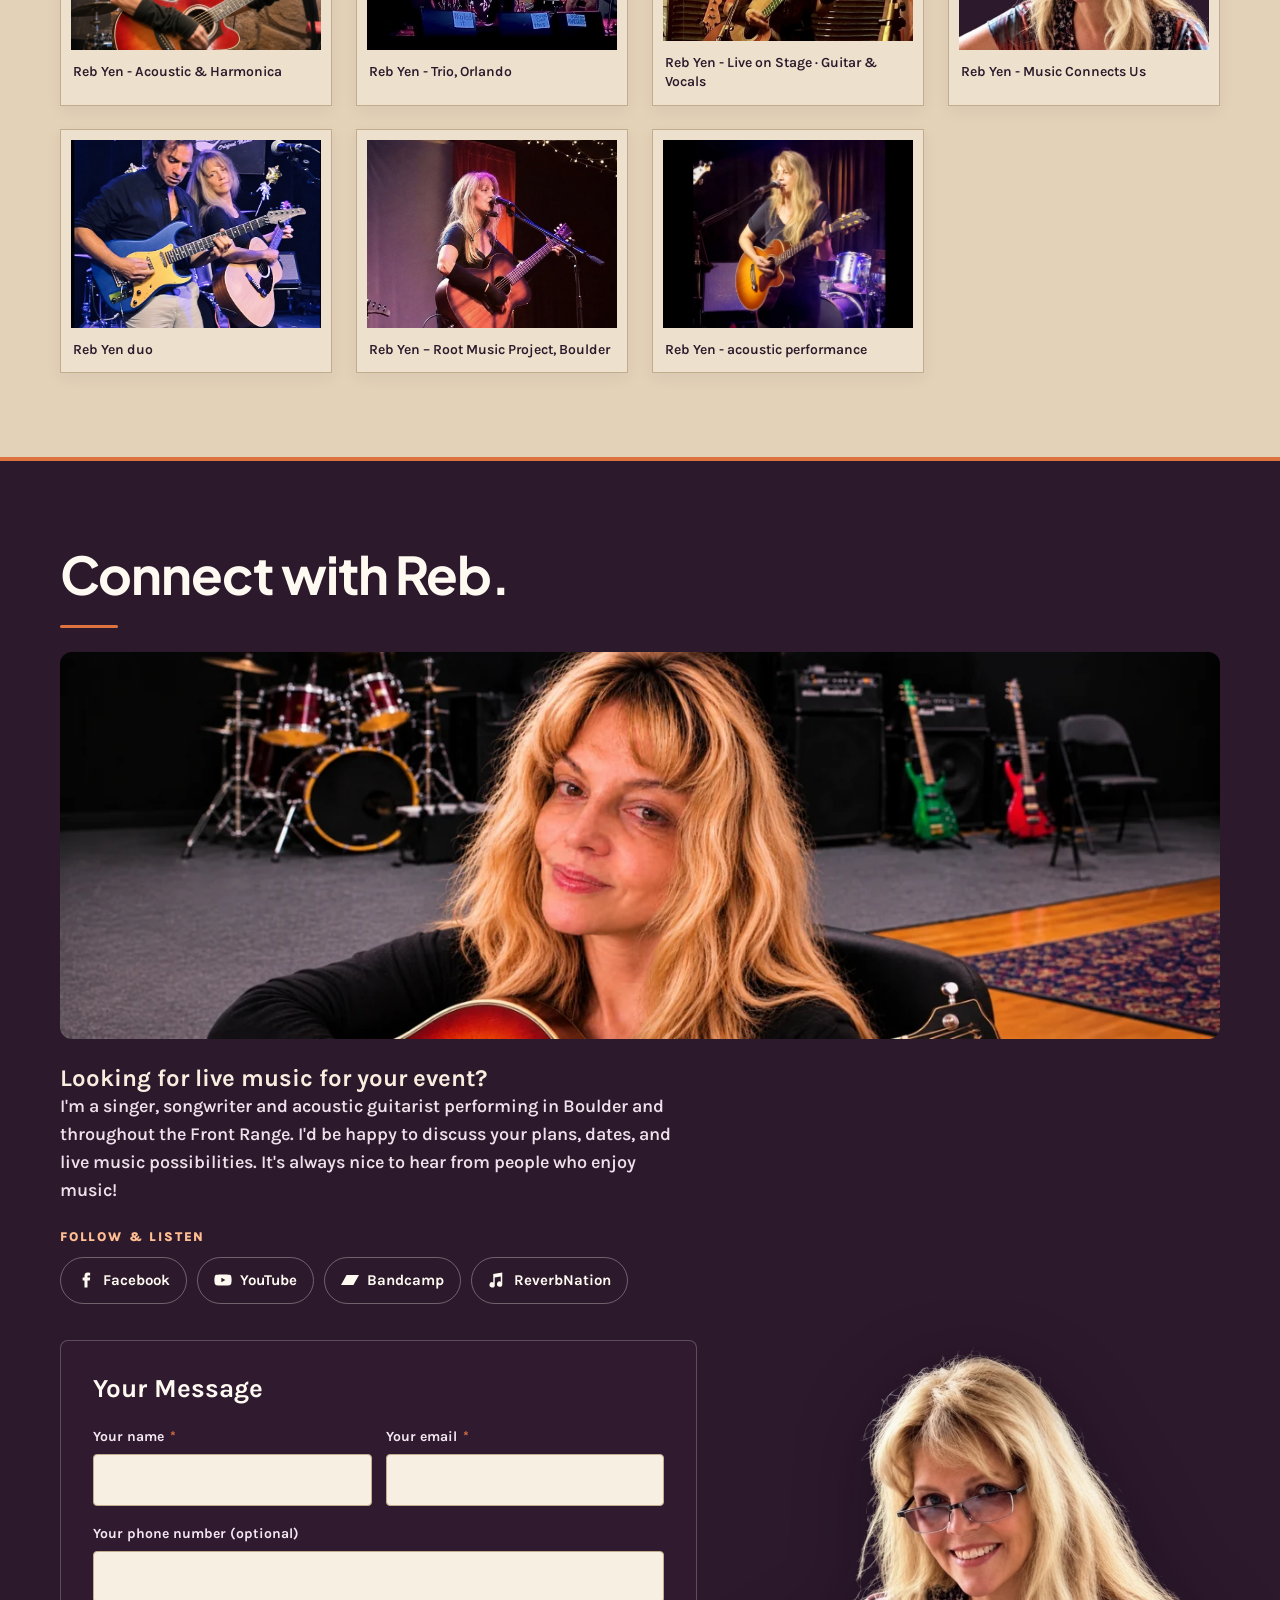
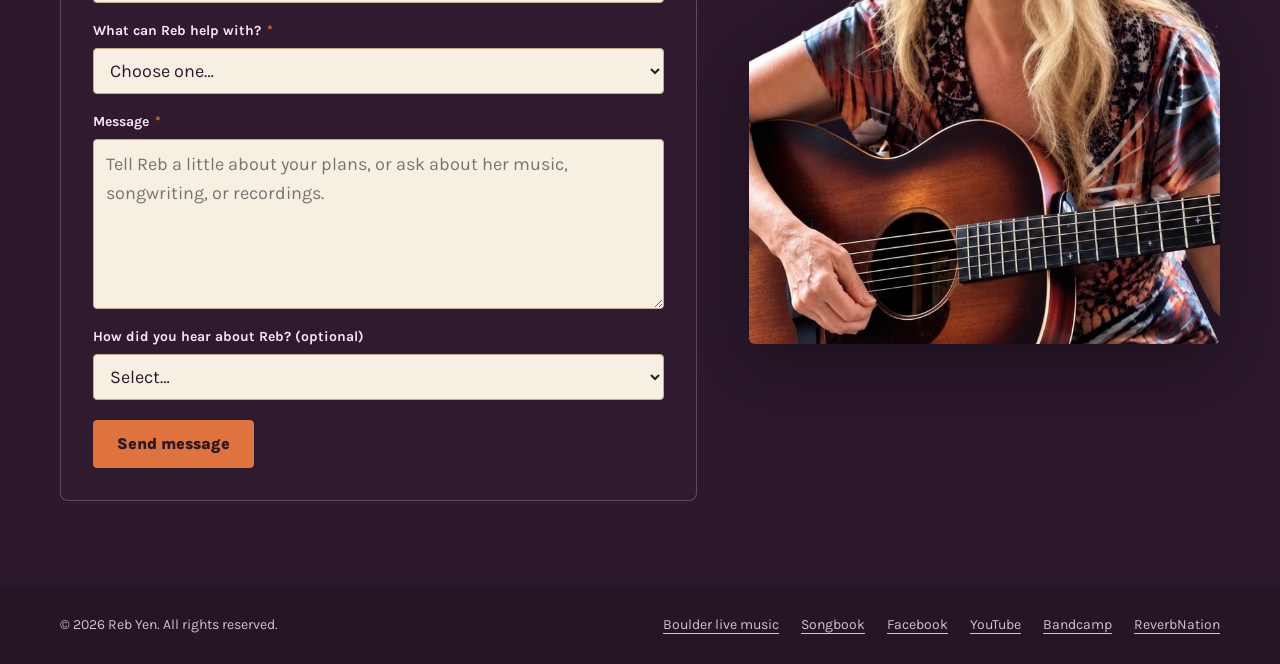
==== commit 87317128: "Update reviewed singer, songwriter and acoustic guitarist wording" ====
--- a/index.html
+++ b/index.html
@@ -3,9 +3,9 @@
 <head>
   <meta charset="utf-8">
   <meta name="viewport" content="width=device-width, initial-scale=1, viewport-fit=cover">
-  <title>Reb Yen | Boulder Singer-Songwriter &amp; Live Music</title>
-  <meta name="description" content="Discover Reb Yen, a Boulder singer-songwriter and live musician. Listen to original songs, watch live performances, and inquire about live music in Boulder.">
-  <meta name="keywords" content="Singer-Songwriter Boulder, SingerSongwriter Boulder, Boulder Singer-Songwriter, Reb Yen, Rebekah Yen, Singer Songwriter Boulder CO, Boulder Colorado Singer-Songwriter, Boulder Americana Musician, Boulder Folk Singer-Songwriter, Live Music Boulder CO">
+  <title>Reb Yen | Boulder Singer, Songwriter &amp; Live Music</title>
+  <meta name="description" content="Discover Reb Yen, a Boulder singer, songwriter and live musician. Listen to original songs, watch live performances, and inquire about live music in Boulder.">
+  <meta name="keywords" content="Singer, Songwriter Boulder, SingerSongwriter Boulder, Boulder Singer, Songwriter, Reb Yen, Rebekah Yen, Singer Songwriter Boulder CO, Boulder Colorado Singer, Songwriter, Boulder Americana Musician, Boulder Folk Singer, Songwriter, Live Music Boulder CO">
   <meta name="author" content="Reb Yen">
   <meta name="geo.region" content="US-CO">
   <meta name="geo.placename" content="Boulder, Colorado">
@@ -57,10 +57,10 @@
   <link rel="apple-touch-icon" href="apple-touch-icon.png">
   <meta property="og:site_name" content="Reb Yen">
   <meta property="og:locale" content="en_US">
-  <meta property="og:title" content="Reb Yen | Boulder Singer-Songwriter &amp; Live Music">
-  <meta property="og:description" content="Discover Reb Yen, a Boulder singer-songwriter and live musician. Listen to original songs, watch live performances, and inquire about live music in Boulder.">
-  <meta name="twitter:title" content="Reb Yen | Boulder Singer-Songwriter &amp; Live Music">
-  <meta name="twitter:description" content="Discover Reb Yen, a Boulder singer-songwriter and live musician. Listen to original songs, watch live performances, and inquire about live music in Boulder.">
+  <meta property="og:title" content="Reb Yen | Boulder Singer, Songwriter &amp; Live Music">
+  <meta property="og:description" content="Discover Reb Yen, a Boulder singer, songwriter and live musician. Listen to original songs, watch live performances, and inquire about live music in Boulder.">
+  <meta name="twitter:title" content="Reb Yen | Boulder Singer, Songwriter &amp; Live Music">
+  <meta name="twitter:description" content="Discover Reb Yen, a Boulder singer, songwriter and live musician. Listen to original songs, watch live performances, and inquire about live music in Boulder.">
   <meta property="og:type" content="website">
   <meta property="og:url" content="https://rebyen.com/">
   <meta property="og:image" content="https://rebyen.com/images/og-share.jpg">
@@ -81,9 +81,9 @@
         "@type": "WebSite",
         "@id": "https://rebyen.com/#website",
         "url": "https://rebyen.com/",
-        "name": "Reb Yen — Singer-Songwriter in Boulder, Colorado",
-        "alternateName": ["Reb Yen", "Boulder Singer-Songwriter Reb Yen", "Singer-Songwriter Boulder Reb Yen"],
-        "description": "Official website of Reb Yen, a Boulder singer-songwriter, live musician, and multi-instrumentalist. Listen to original music, watch live performances, and inquire about bookings.",
+        "name": "Reb Yen — Singer, Songwriter in Boulder, Colorado",
+        "alternateName": ["Reb Yen", "Boulder Singer, Songwriter Reb Yen", "Singer, Songwriter Boulder Reb Yen"],
+        "description": "Official website of Reb Yen, a Boulder singer, songwriter, live musician, and acoustic guitarist. Listen to original music, watch live performances, and inquire about bookings.",
         "inLanguage": "en-US",
         "publisher": { "@id": "https://rebyen.com/#artist" }
       },
@@ -93,11 +93,11 @@
         "name": "Reb Yen",
         "alternateName": [
           "Rebekah Yen",
-          "Reb Yen — Singer-Songwriter Boulder",
-          "Boulder Singer-Songwriter Reb Yen"
+          "Reb Yen — Singer, Songwriter Boulder",
+          "Boulder Singer, Songwriter Reb Yen"
         ],
-        "jobTitle": "Singer-Songwriter & Multi-Instrumentalist in Boulder, Colorado",
-        "description": "Reb Yen is a Boulder, Colorado singer-songwriter and multi-instrumentalist ranked No. 1 on local Boulder Indie and Americana music charts. She writes, arranges, and performs original Americana, folk, indie, country, pop, and rock music on acoustic guitar, banjo, keyboard, and harmonica.",
+        "jobTitle": "Singer, Songwriter & Acoustic Guitarist in Boulder, Colorado",
+        "description": "Reb Yen is a Boulder, Colorado singer, songwriter and acoustic guitarist ranked No. 1 on local Boulder Indie and Americana music charts. She writes, arranges, and performs original Americana, folk, indie, country, pop, and rock music on acoustic guitar, banjo, keyboard, and harmonica.",
         "url": "https://rebyen.com/",
         "image": [
           "https://rebyen.com/images/hero-guitar.jpg",
@@ -113,7 +113,7 @@
         ],
         "hasOccupation": {
           "@type": "Occupation",
-          "name": "Singer-Songwriter",
+          "name": "Singer, Songwriter",
           "occupationLocation": {
             "@type": "City",
             "name": "Boulder",
@@ -154,8 +154,8 @@
           { "@type": "AdministrativeArea", "name": "Colorado Front Range" }
         ],
         "knowsAbout": [
-          "Singer-Songwriter Boulder",
-          "Boulder Singer-Songwriter",
+          "Singer, Songwriter Boulder",
+          "Boulder Singer, Songwriter",
           "Songwriting",
           "Acoustic Guitar",
           "Banjo",
@@ -177,10 +177,10 @@
         "@type": ["MusicGroup", "PerformingGroup"],
         "@id": "https://rebyen.com/#artist",
         "name": "Reb Yen",
-        "alternateName": ["Rebekah Yen", "Reb Yen — Boulder Singer-Songwriter"],
+        "alternateName": ["Rebekah Yen", "Reb Yen — Boulder Singer, Songwriter"],
         "url": "https://rebyen.com/",
         "image": "https://rebyen.com/images/hero-guitar.jpg",
-        "description": "Boulder, Colorado singer-songwriter and multi-instrumentalist Reb Yen writes, arranges, and performs original Americana, folk, indie, country, pop, and rock music across Boulder and the Colorado Front Range.",
+        "description": "Boulder, Colorado singer, songwriter and acoustic guitarist Reb Yen writes, arranges, and performs original Americana, folk, indie, country, pop, and rock music across Boulder and the Colorado Front Range.",
         "genre": ["Singer-Songwriter", "Americana", "Folk", "Indie", "Country", "Pop", "Rock"],
         "location": {
           "@type": "Place",
@@ -246,7 +246,7 @@
       </button>
       <nav class="site-nav" id="main-nav" aria-label="Main navigation">
         <a href="#music">Music - Songs</a>
-        <a href="boulder-live-music.html" title="Boulder live musician &amp; singer-songwriter">Boulder</a>
+        <a href="boulder-live-music.html" title="Boulder live musician &amp; singer, songwriter">Boulder</a>
         <a href="#videos">Videos</a>
         <a href="#about">About</a>
         <a href="#gallery">Photos</a>
@@ -258,7 +258,7 @@
 
   <main id="main">
     <section class="hero" id="home" aria-labelledby="hero-title">
-      <picture><source type="image/webp" srcset="images/hero-guitar-640.webp 640w, images/hero-guitar-688.webp 688w" sizes="(max-width: 700px) 100vw, 688px"><img class="hero-photo" src="images/hero-guitar.jpg?v=20261102ao" srcset="images/hero-guitar-640.jpg 640w, images/hero-guitar.jpg?v=20261102ao 688w" sizes="(max-width: 700px) 100vw, 688px" alt="Boulder singer-songwriter Reb Yen singing and playing acoustic guitar live on stage" width="688" height="996" fetchpriority="high"></picture>
+      <picture><source type="image/webp" srcset="images/hero-guitar-640.webp 640w, images/hero-guitar-688.webp 688w" sizes="(max-width: 700px) 100vw, 688px"><img class="hero-photo" src="images/hero-guitar.jpg?v=20261102ao" srcset="images/hero-guitar-640.jpg 640w, images/hero-guitar.jpg?v=20261102ao 688w" sizes="(max-width: 700px) 100vw, 688px" alt="Boulder singer, songwriter Reb Yen singing and playing acoustic guitar live on stage" width="688" height="996" fetchpriority="high"></picture>
       <div class="container">
         <div class="hero-content">
           <p class="location">Boulder, Colorado-based Singer, Songwriter &amp; Acoustic Guitarist</p>
@@ -357,7 +357,7 @@
               <figure class="feature-art lp-jacket" data-tilt>
                 <button type="button" class="lp-play-surface" id="lp-play-surface" aria-label="Play featured song: Take Me Crazy"></button>
                 <div class="lp-photo-frame">
-                  <img id="featured-img" src="images/featured-reb-guitar.jpg" alt="Singer-songwriter Reb Yen with her acoustic guitar" width="760" height="931" loading="lazy" style="--lp-pos: 50% 24%; --lp-scale: 1; --lp-origin: center center">
+                  <img id="featured-img" src="images/featured-reb-guitar.jpg" alt="Singer, songwriter Reb Yen with her acoustic guitar" width="760" height="931" loading="lazy" style="--lp-pos: 50% 24%; --lp-scale: 1; --lp-origin: center center">
                 </div>
                 <figcaption class="lp-cover-overlay">
                   <span class="lp-cover-top">
@@ -879,7 +879,7 @@
           <div class="about-more" id="about-more">
             <p>Reb’s performance credits include Walt Disney World, Universal Studios, and New York City’s Lincoln Center, where she performed as a featured artist with the Aman World Music and Dance Ensemble. She has also toured internationally, including two tours of Europe, and performed at the Commodore Grille in Nashville, a venue known for showcasing emerging and established songwriters.</p>
             <p>Reb received formal training in singing and vocal technique and has experience as a vocal coach, including professional involvement with the National Association of Teachers of Singing (NATS). Reb Yen uses no AI-generated vocals or instrumentation in her productions. All her tracks feature live vocal performances—including layered vocal tracks—and live-recorded instrumentation, capturing the authenticity of her vocals and musicianship.</p>
-            <p>Based in Boulder, Colorado, singer-songwriter Reb Yen performs at local Boulder and Front Range venues including the St. Julien Hotel, the Roots Music Project, The Trident, and Bricks on Main. She continues to write and perform original music, sharing her songs and connecting with audiences through live performances.</p>
+            <p>Based in Boulder, Colorado, Reb Yen is a singer, songwriter and acoustic guitarist who performs at local Boulder and Front Range venues including the St. Julien Hotel, the Roots Music Project, The Trident, and Bricks on Main. She continues to write and perform original music, sharing her songs and connecting with audiences through live performances.</p>
           </div>
           <button type="button" class="about-more-toggle" id="about-more-toggle" aria-expanded="false" aria-controls="about-more">Read more about Reb <span aria-hidden="true">↓</span></button>
           <div class="about-highlights" aria-label="Artistry highlights">
@@ -895,7 +895,7 @@
             </div>
             <div class="about-highlight-card">
               <span class="about-highlight-kicker">Musicianship &amp; Craft</span>
-              <strong>Multi-Instrumentalist &amp; Coach</strong>
+              <strong>Acoustic Guitarist &amp; Vocal Coach</strong>
               <p>Performs on guitar, banjo, keyboard, and harmonica, backed by formal vocal training and NATS coaching experience.</p>
             </div>
           </div>
@@ -962,22 +962,22 @@
             <button type="button" class="button gallery-share-btn" id="share-gallery-btn" aria-label="Share performance photos">
               <span aria-hidden="true">↗</span> <span id="share-gallery-label">Share</span>
             </button>
-            <a class="button gallery-share-btn" id="email-gallery-btn" href="mailto:?subject=Reb%20Yen%20%E2%80%94%20Original%20Music%20%26%20Live%20Performances&amp;body=Take%20a%20look%20at%20singer-songwriter%20Reb%20Yen%E2%80%99s%20performance%20photos%20and%20hear%20her%20original%20songs%3A%0A%0Ahttps%3A%2F%2Frebyen.com%2F%23gallery">
+            <a class="button gallery-share-btn" id="email-gallery-btn" href="mailto:?subject=Reb%20Yen%20%E2%80%94%20Original%20Music%20%26%20Live%20Performances&amp;body=Take%20a%20look%20at%20singer%2C%20songwriter%20Reb%20Yen%E2%80%99s%20performance%20photos%20and%20hear%20her%20original%20songs%3A%0A%0Ahttps%3A%2F%2Frebyen.com%2F%23gallery">
               <span aria-hidden="true">✉</span> Email
             </a>
           </div>
         </div>
         <div class="gallery-grid">
-          <button type="button" class="gallery-item" data-photo="images/featured-reb-guitar.jpg" aria-label="Enlarge photo: Reb Yen - Singer-Songwriter">
-            <img src="images/featured-reb-guitar.jpg" alt="Reb Yen — Singer-Songwriter in Boulder, Colorado playing acoustic guitar" width="480" height="360" loading="lazy" style="object-position: center 12%;">
-            <span>Reb Yen - Singer-Songwriter</span>
+          <button type="button" class="gallery-item" data-photo="images/featured-reb-guitar.jpg" aria-label="Enlarge photo: Reb Yen - Singer, Songwriter">
+            <img src="images/featured-reb-guitar.jpg" alt="Reb Yen — Singer, Songwriter in Boulder, Colorado playing acoustic guitar" width="480" height="360" loading="lazy" style="object-position: center 12%;">
+            <span>Reb Yen - Singer, Songwriter</span>
           </button>
           <button type="button" class="gallery-item" data-photo="images/take_me_crazy.jpg" aria-label="Enlarge photo: Reb Yen Duo - Commodore Grille, Nashville">
             <img src="images/take_me_crazy.jpg" alt="Reb Yen playing guitar at the Commodore Grille" width="480" height="360" loading="lazy">
             <span>Reb Yen Duo - Commodore Grille, Nashville</span>
           </button>
           <button type="button" class="gallery-item" data-photo="images/reb-acoustic-brick.jpg" aria-label="Enlarge photo: Reb Yen - Solo Performance at The Trident, Boulder, Colorado">
-            <img src="images/reb-acoustic-brick-full.jpg?v=20261108i" alt="Boulder singer-songwriter Reb Yen performing solo acoustic guitar at The Trident in Boulder, Colorado" width="480" height="360" loading="lazy">
+            <img src="images/reb-acoustic-brick-full.jpg?v=20261108i" alt="Boulder singer, songwriter Reb Yen performing solo acoustic guitar at The Trident in Boulder, Colorado" width="480" height="360" loading="lazy">
             <span>Reb Yen - Solo Performance at The Trident, Boulder, Colorado</span>
           </button>
           <button type="button" class="gallery-item" data-photo="images/crawled_edge.jpg" aria-label="Enlarge photo: Reb Yen - With Lenny Charles · Roots Music Project, Boulder, Colorado">
@@ -1023,7 +1023,7 @@
           <span class="contact-rule" aria-hidden="true"></span>
           <img class="contact-stage-banner" src="images/contact-stage-1280.webp" srcset="images/contact-stage-640.webp 640w, images/contact-stage-1280.webp 1280w, images/contact-stage-2048.webp 2048w" sizes="(max-width: 767px) calc(100vw - 40px), (max-width: 1200px) calc(100vw - 64px), 1120px" alt="Reb Yen with her acoustic guitar in front of a stage" width="2048" height="683" loading="lazy" decoding="async">
           <h3>Looking for live music for your event?</h3>
-          <p>I'm a singer-songwriter and multi-instrumentalist performing in Boulder and throughout the Front Range. I'd be happy to discuss your plans, dates, and live music possibilities. It's always nice to hear from people who enjoy music!</p>
+          <p>I'm a singer, songwriter and acoustic guitarist performing in Boulder and throughout the Front Range. I'd be happy to discuss your plans, dates, and live music possibilities. It's always nice to hear from people who enjoy music!</p>
           <nav class="social-links" aria-label="Follow and listen to Reb Yen">
             <p class="social-links-title">Follow &amp; listen</p>
             <ul>
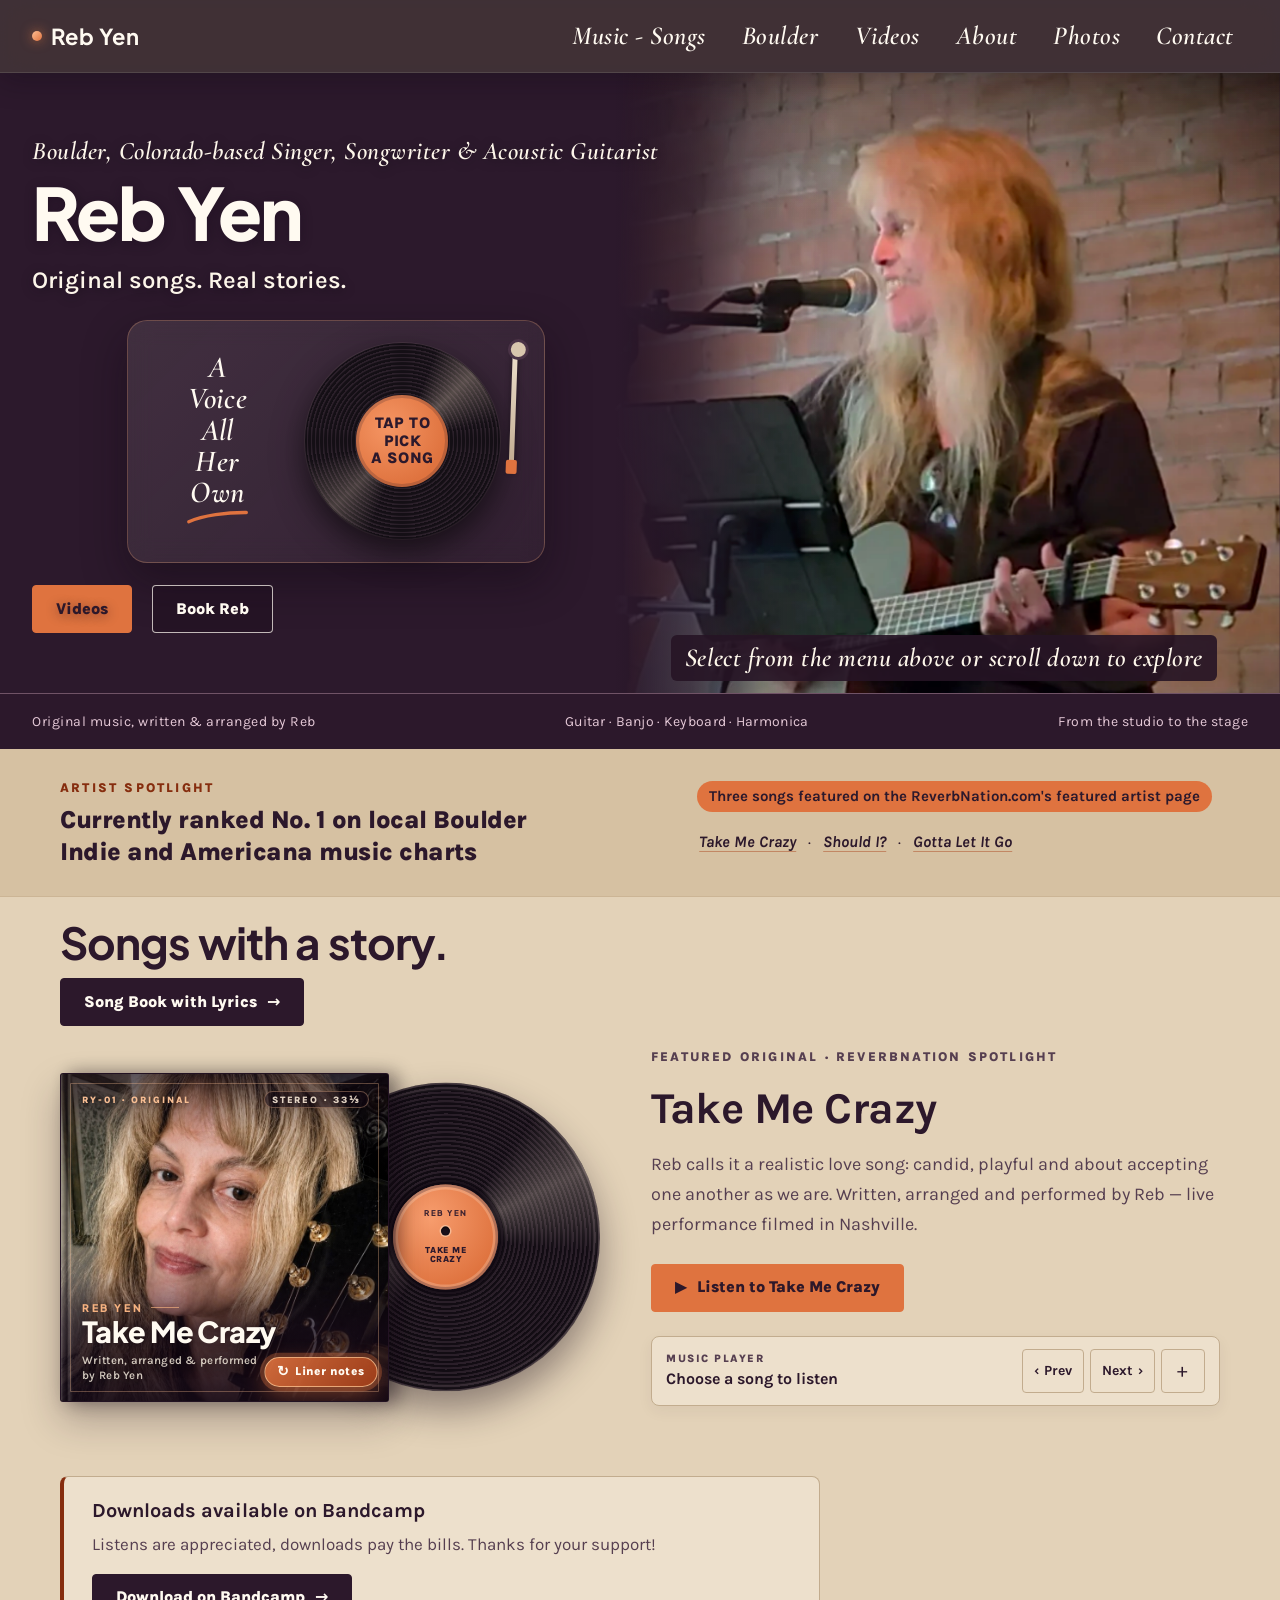
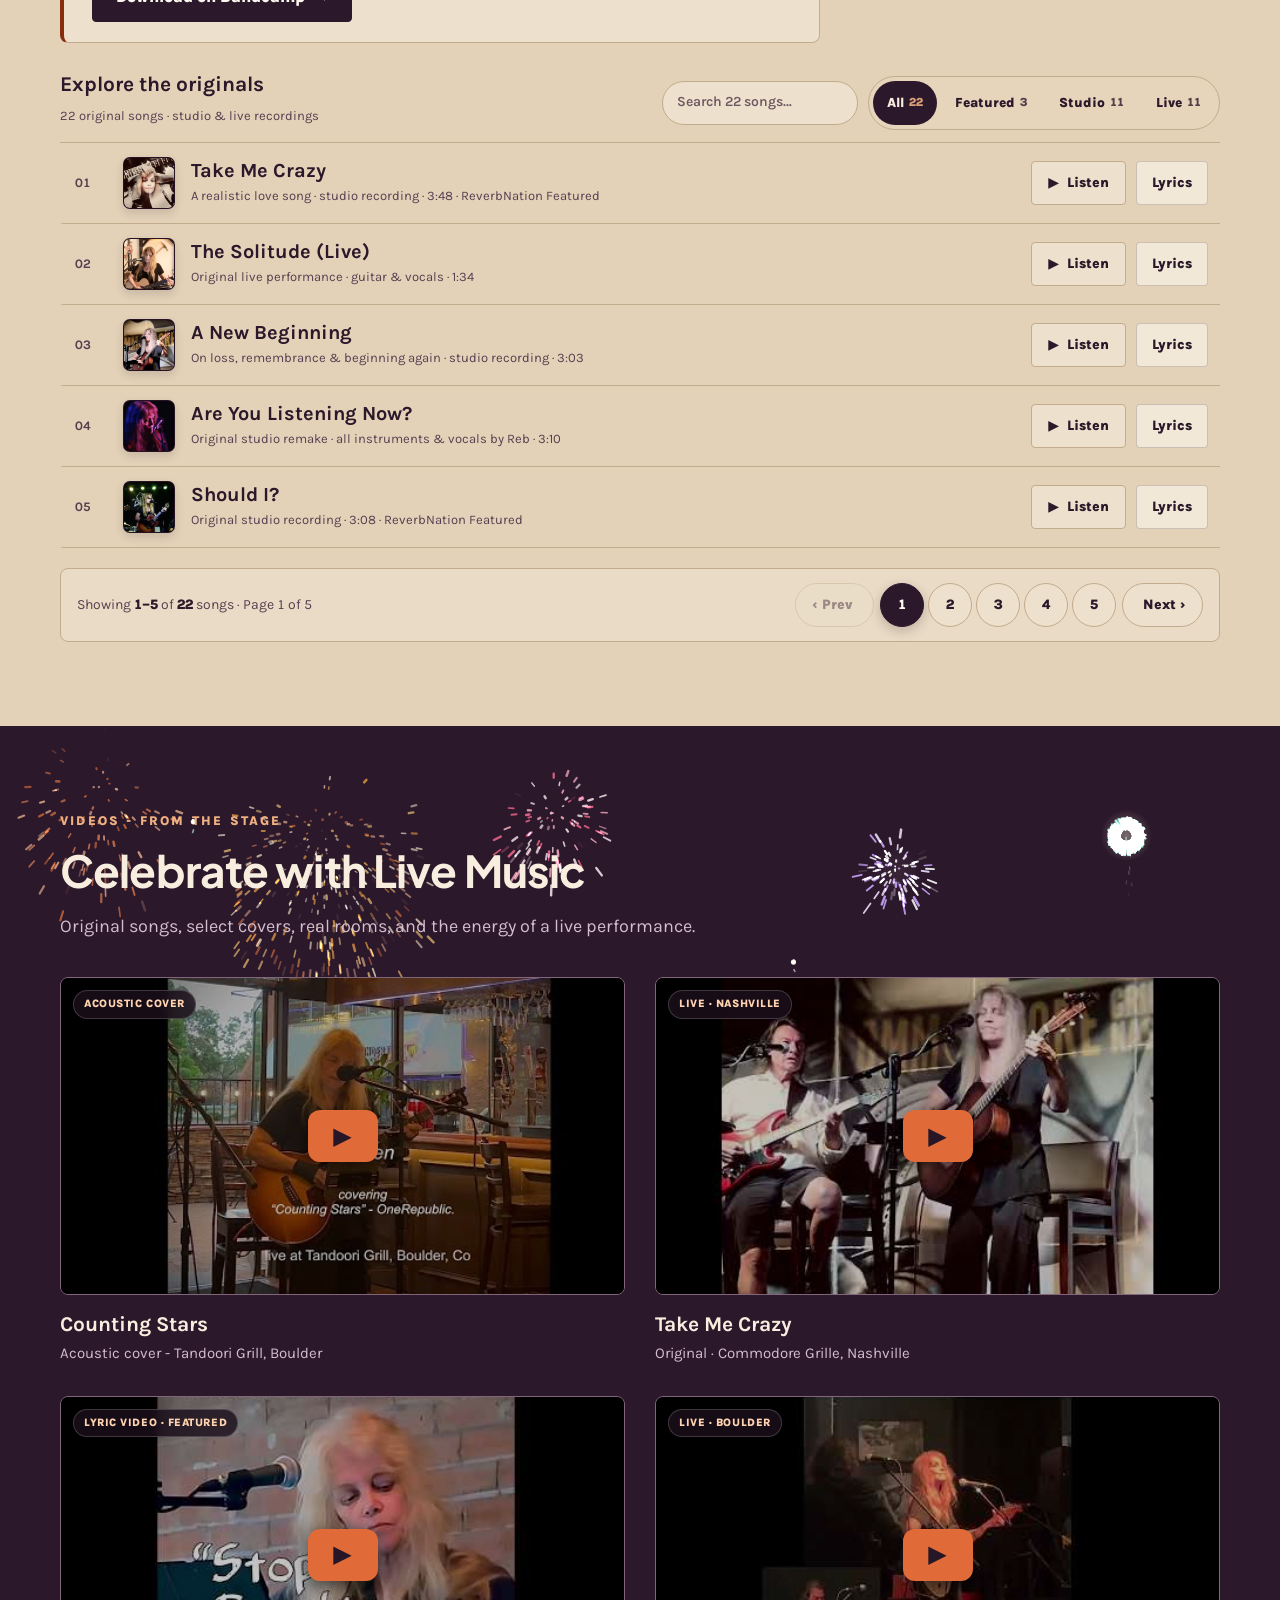
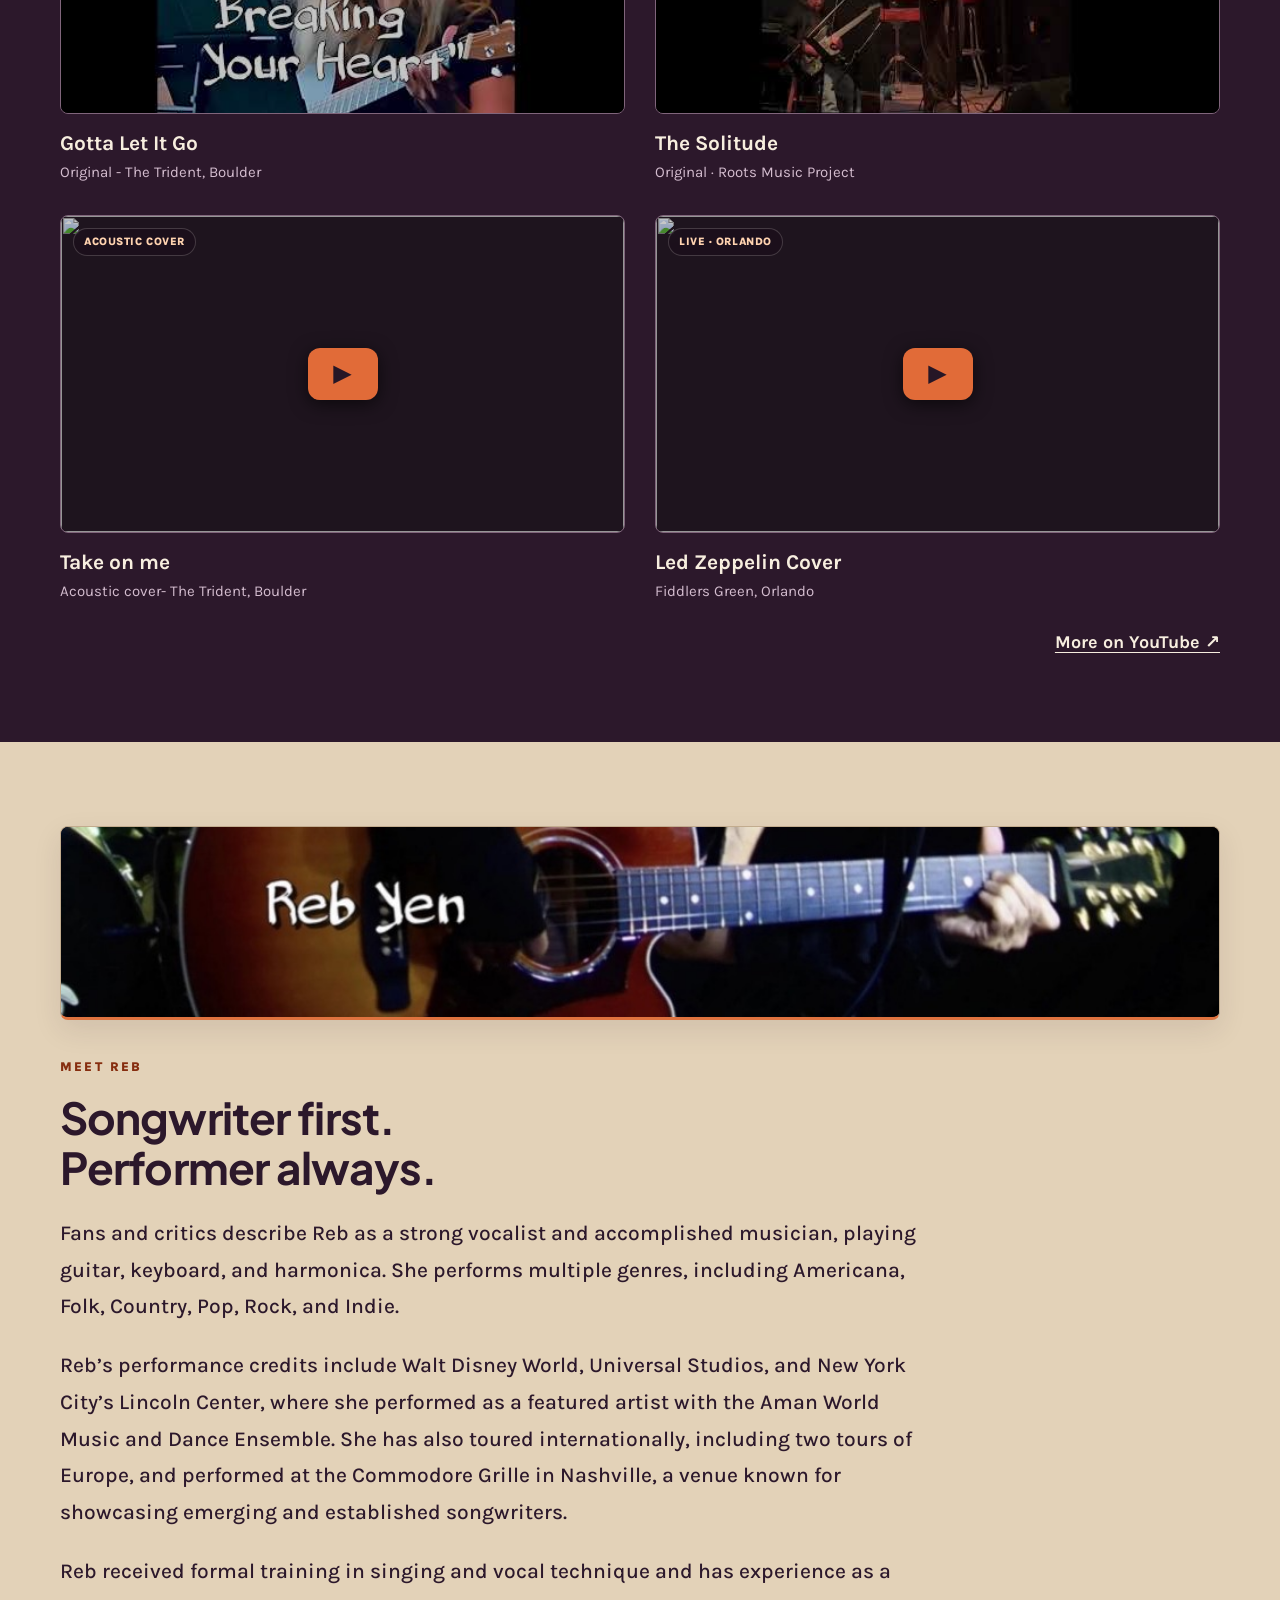
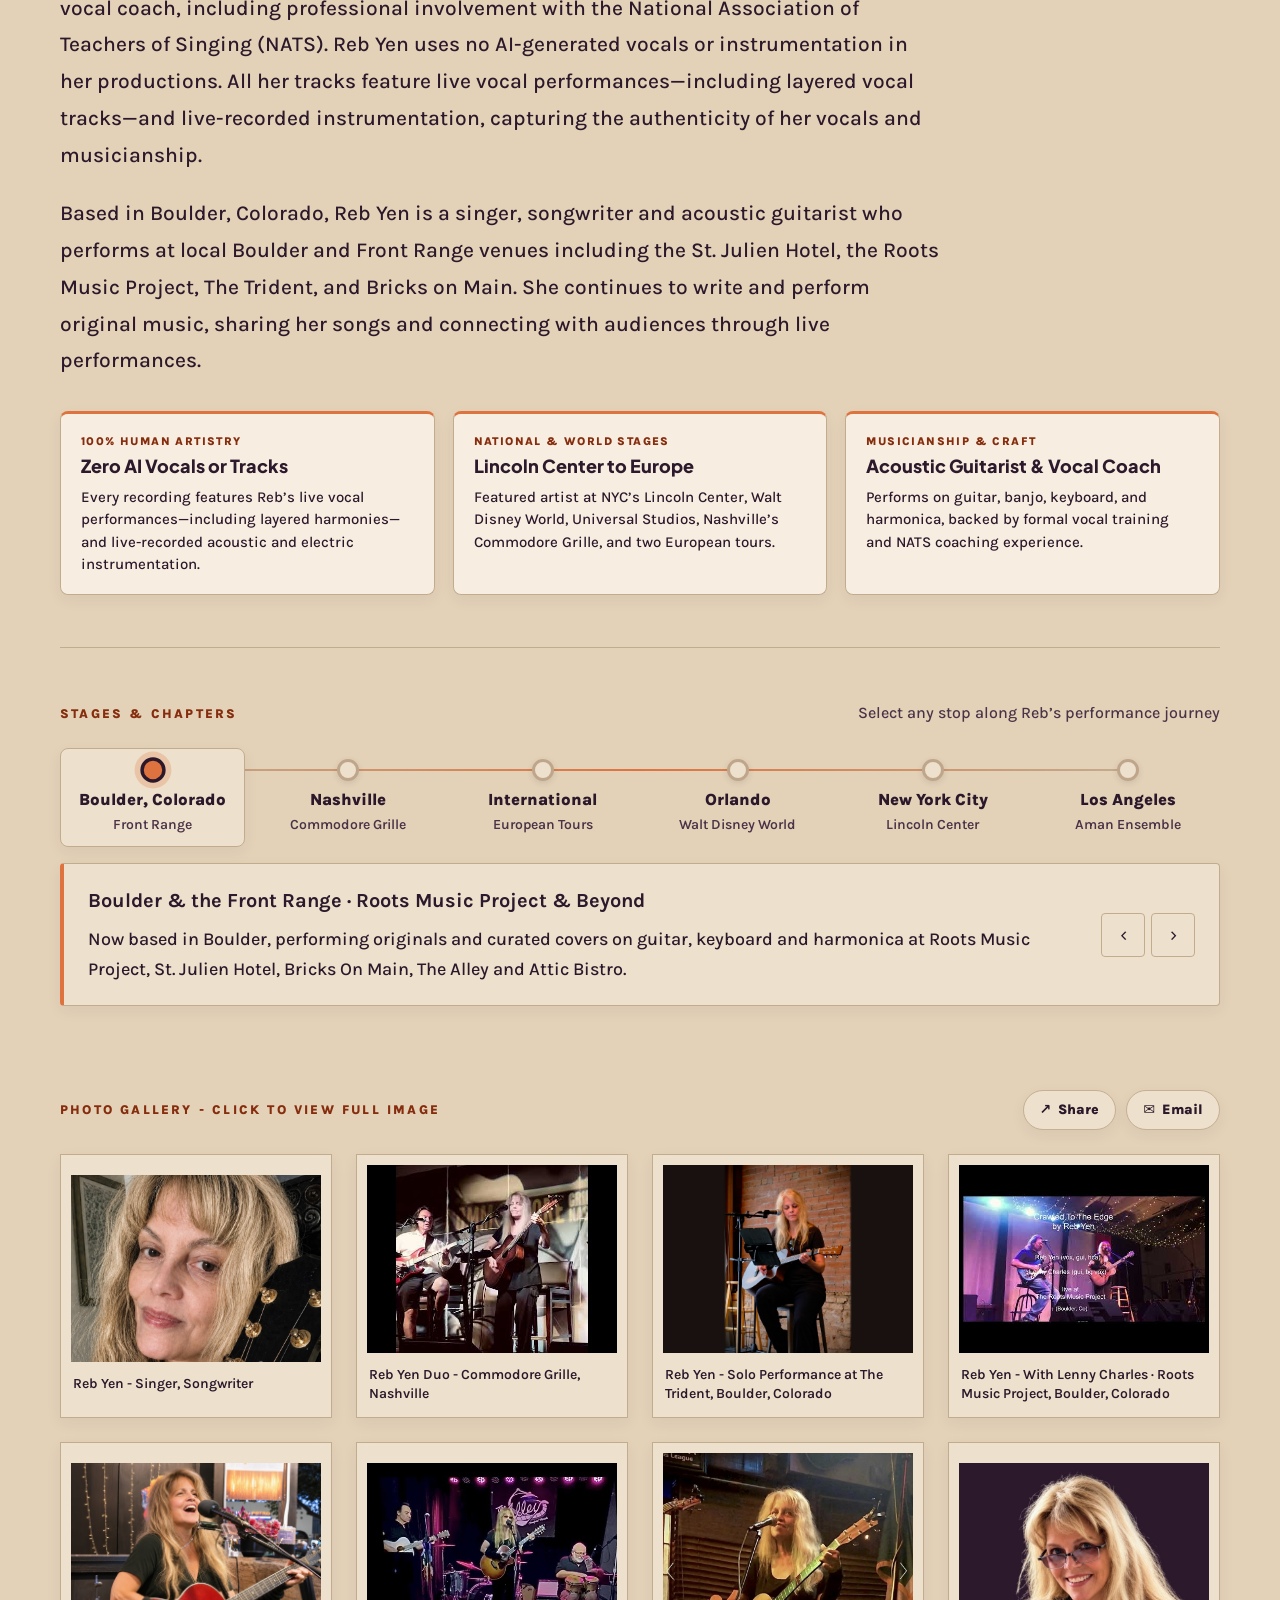
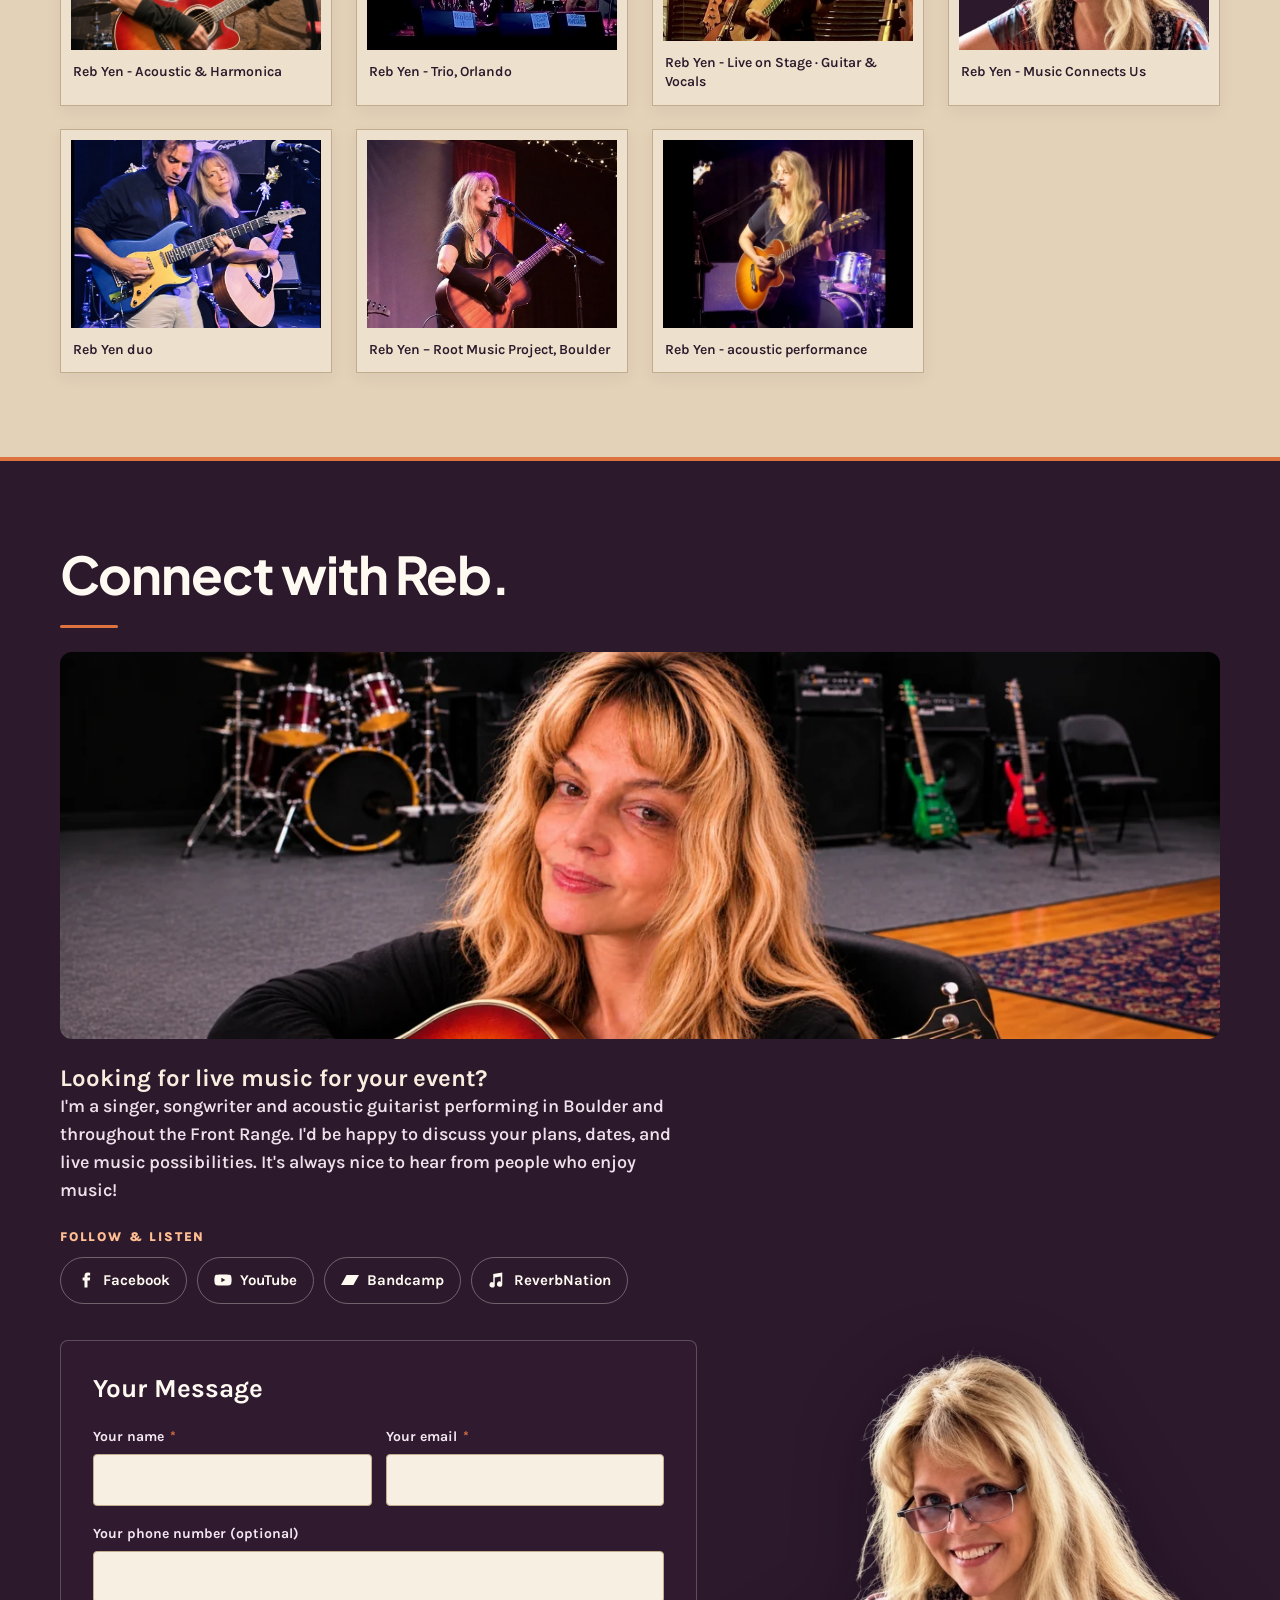
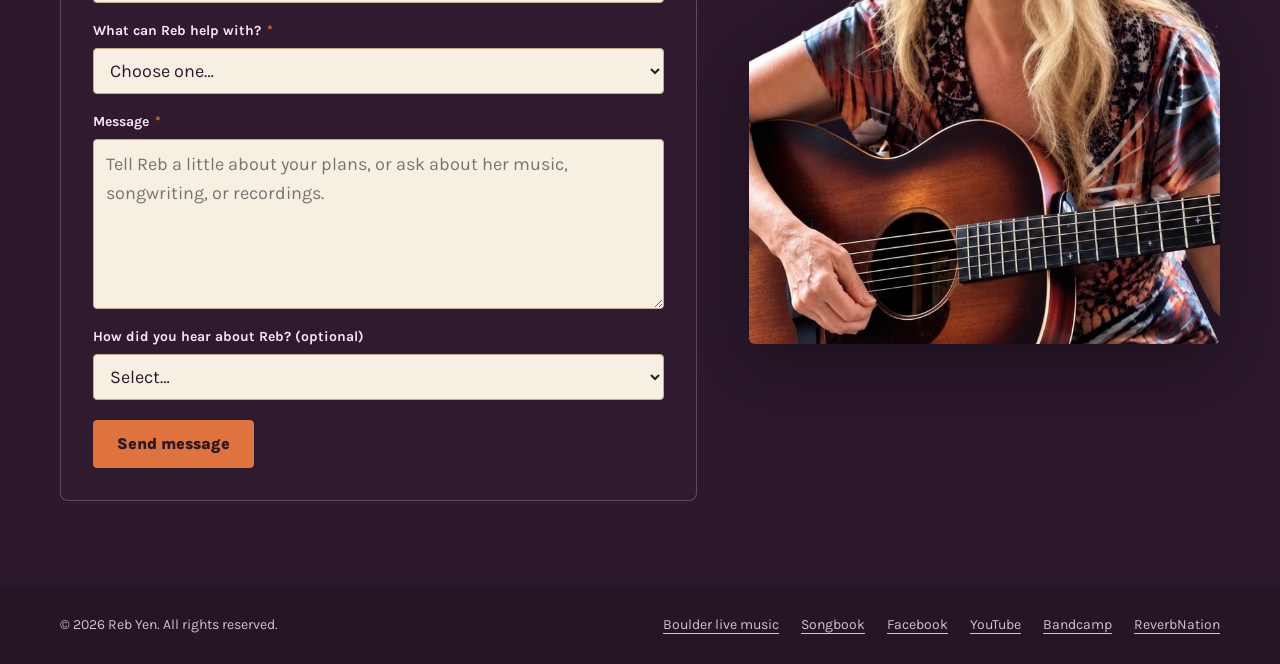
==== commit 21ac49ba: "Clarify acoustic guitarist SEO titles" ====
--- a/index.html
+++ b/index.html
@@ -3,7 +3,7 @@
 <head>
   <meta charset="utf-8">
   <meta name="viewport" content="width=device-width, initial-scale=1, viewport-fit=cover">
-  <title>Reb Yen | Boulder Singer, Songwriter &amp; Live Music</title>
+  <title>Reb Yen | Boulder Singer, Songwriter &amp; Acoustic Guitarist</title>
   <meta name="description" content="Discover Reb Yen, a Boulder singer, songwriter and live musician. Listen to original songs, watch live performances, and inquire about live music in Boulder.">
   <meta name="keywords" content="Singer, Songwriter Boulder, SingerSongwriter Boulder, Boulder Singer, Songwriter, Reb Yen, Rebekah Yen, Singer Songwriter Boulder CO, Boulder Colorado Singer, Songwriter, Boulder Americana Musician, Boulder Folk Singer, Songwriter, Live Music Boulder CO">
   <meta name="author" content="Reb Yen">
